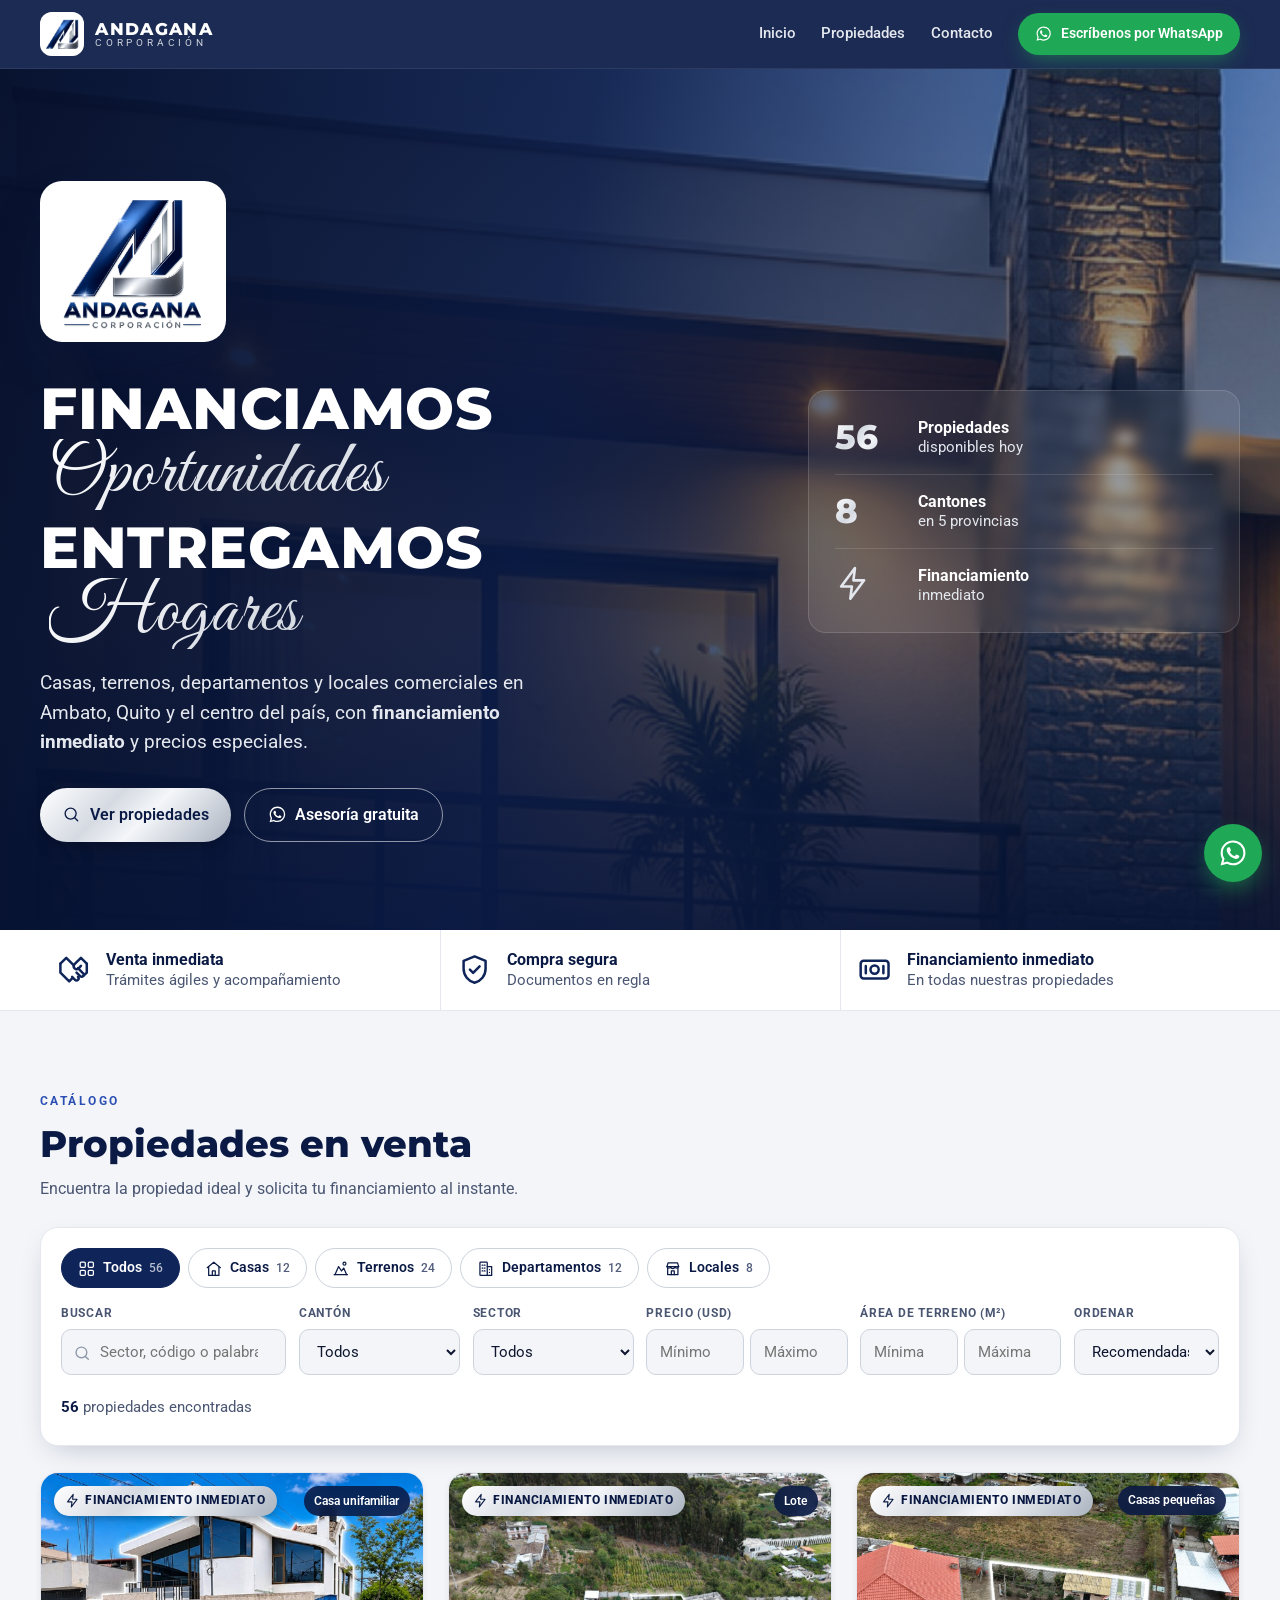
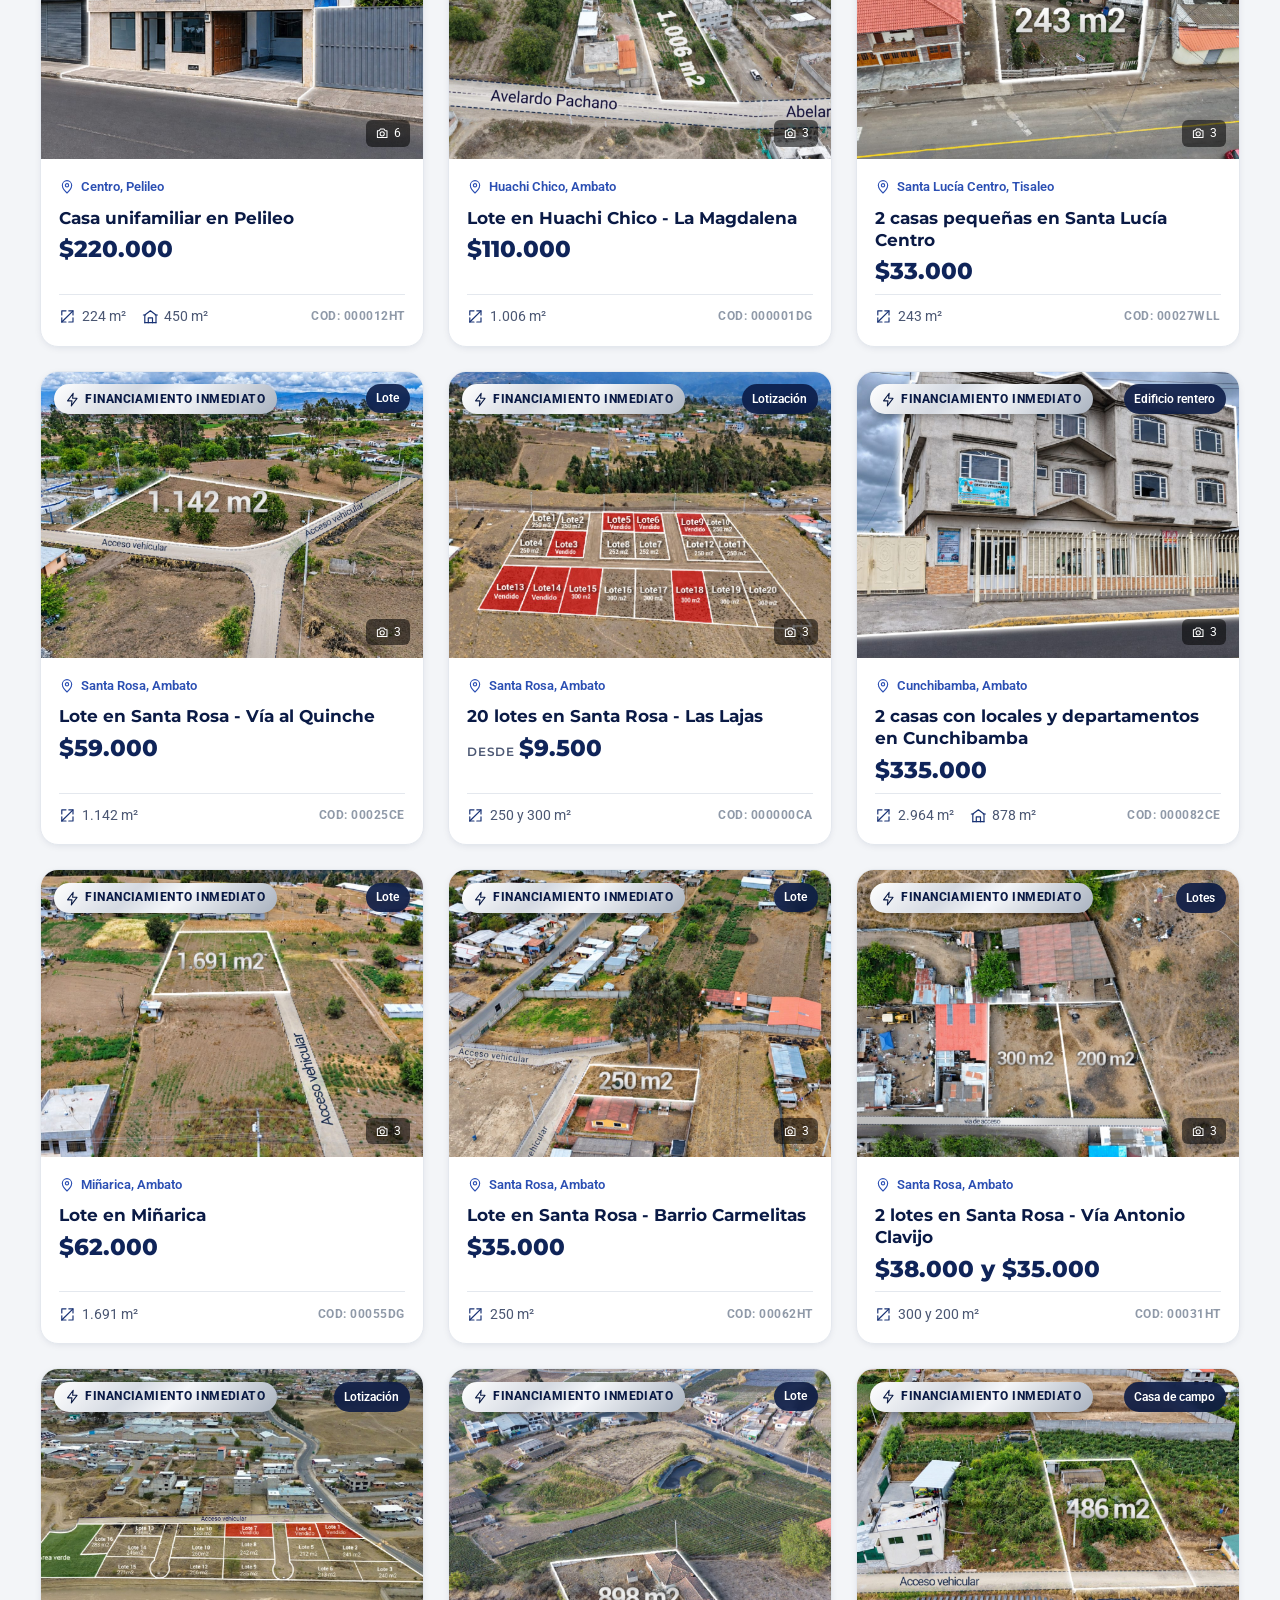
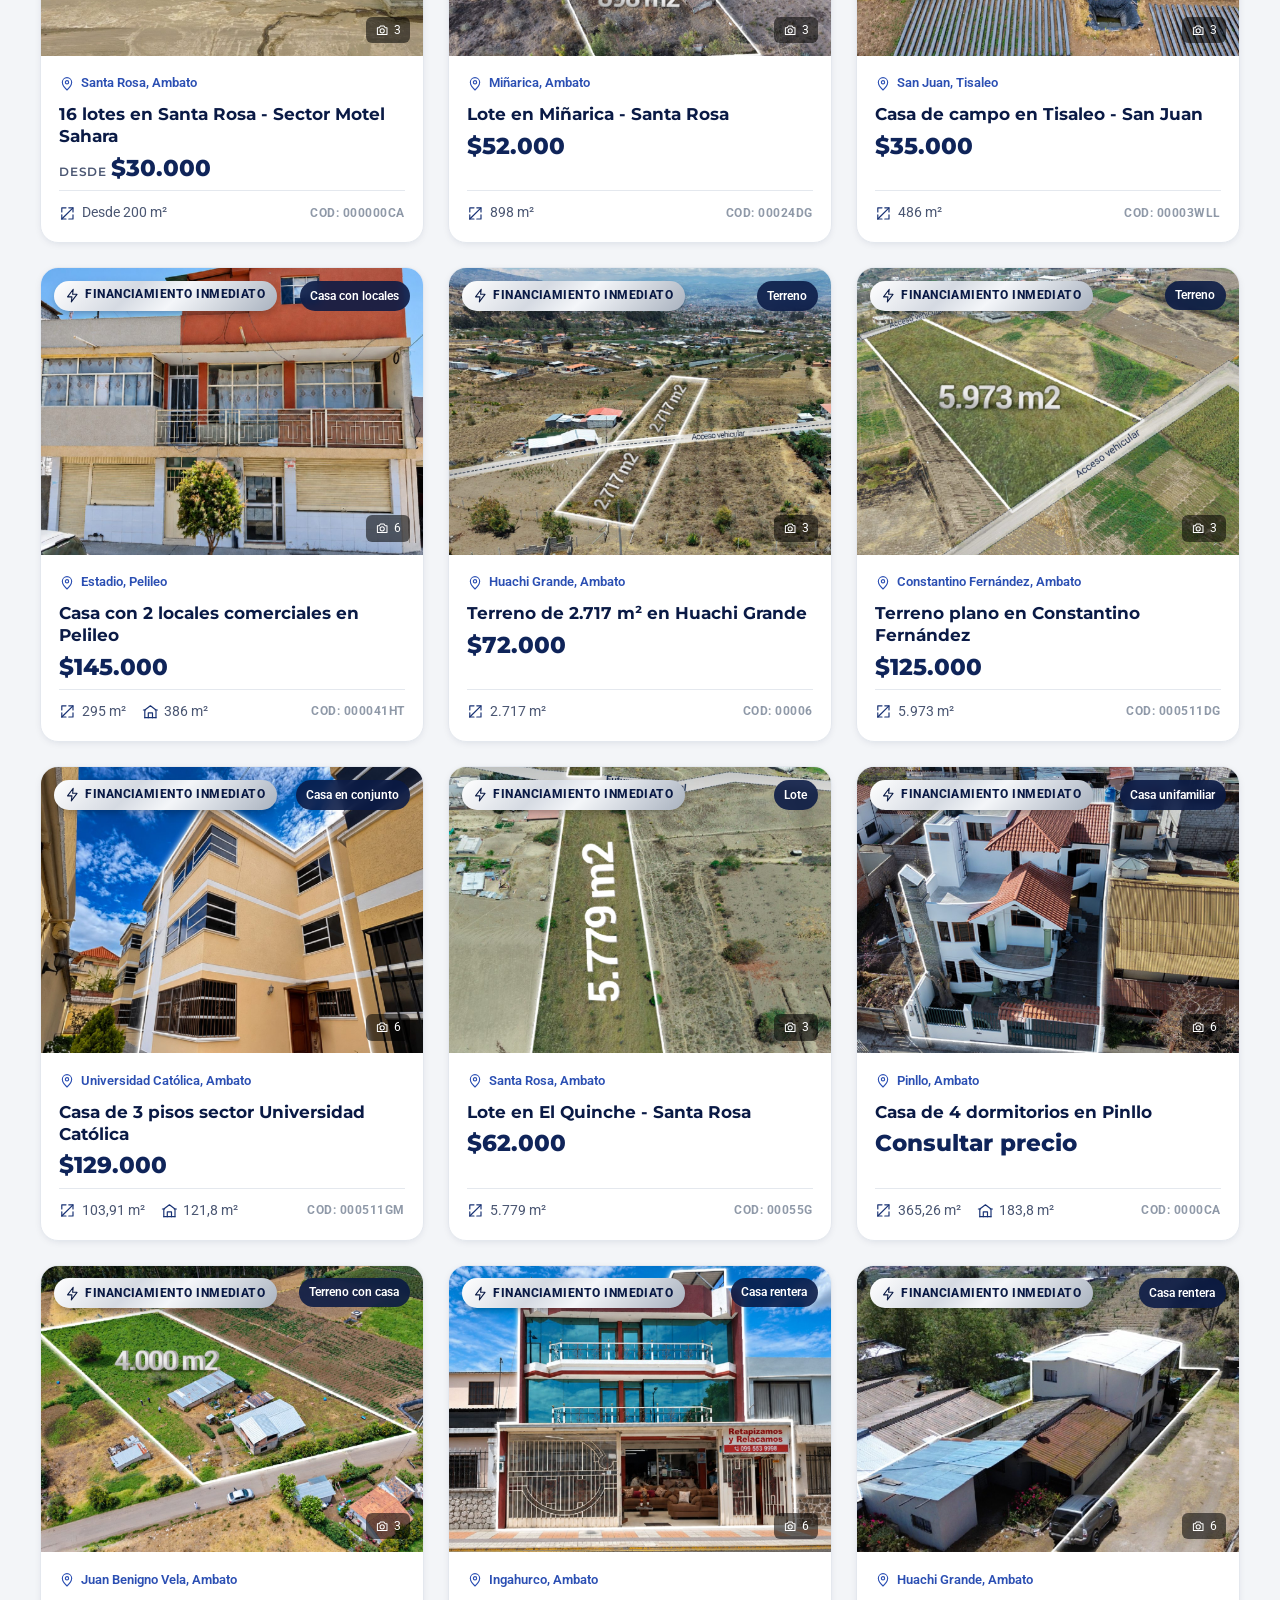
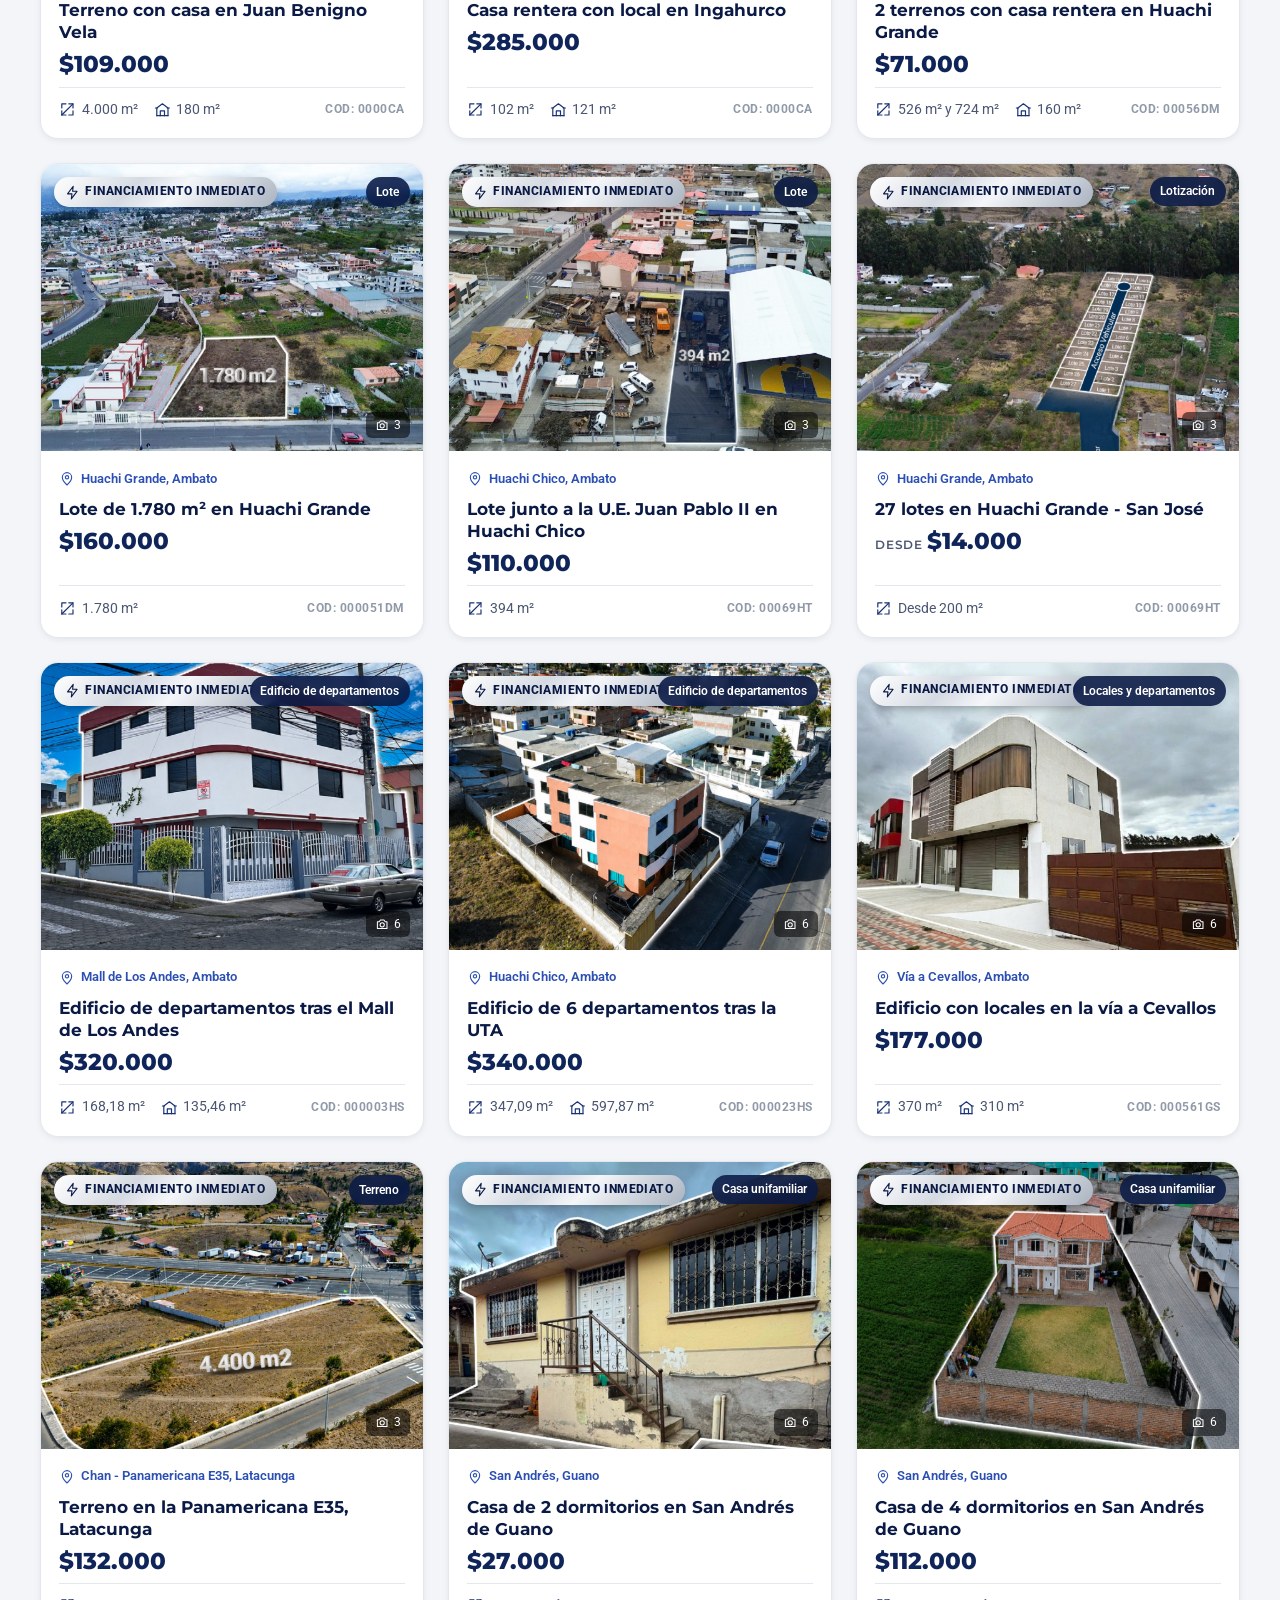
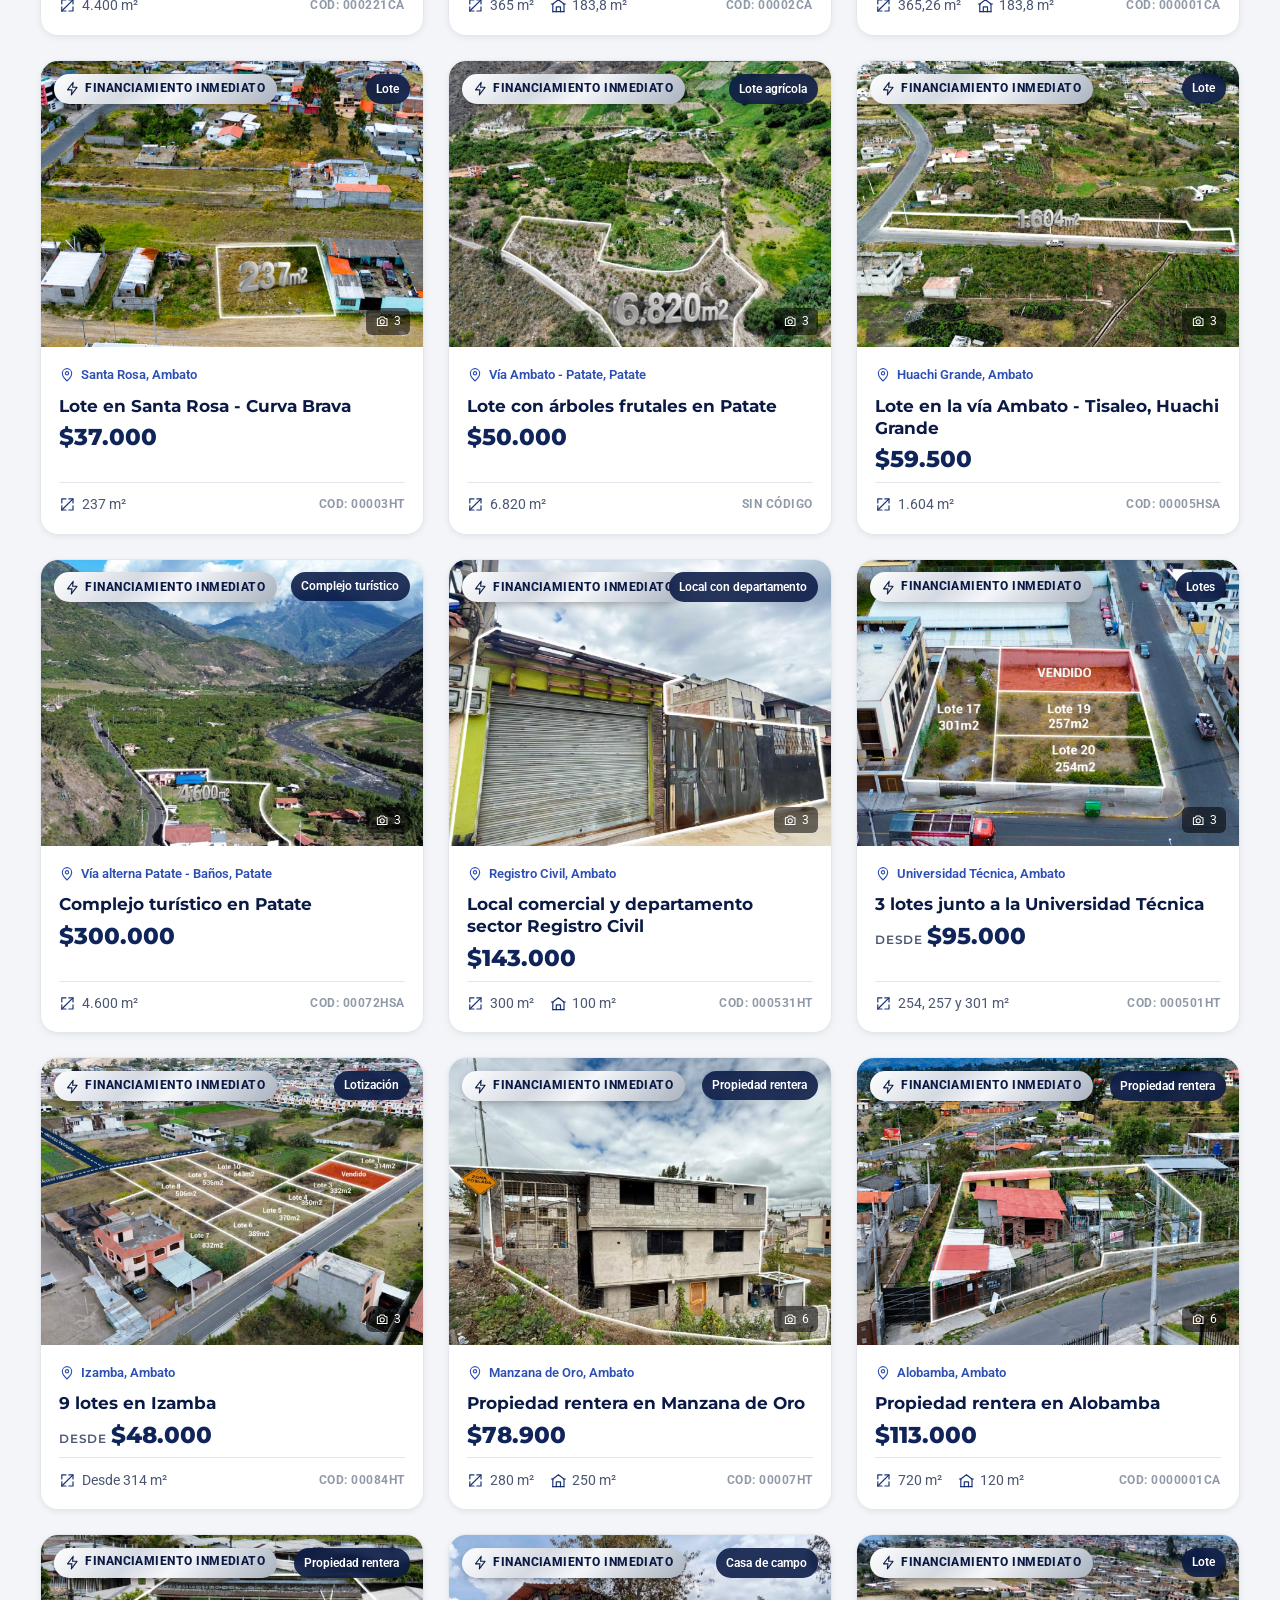
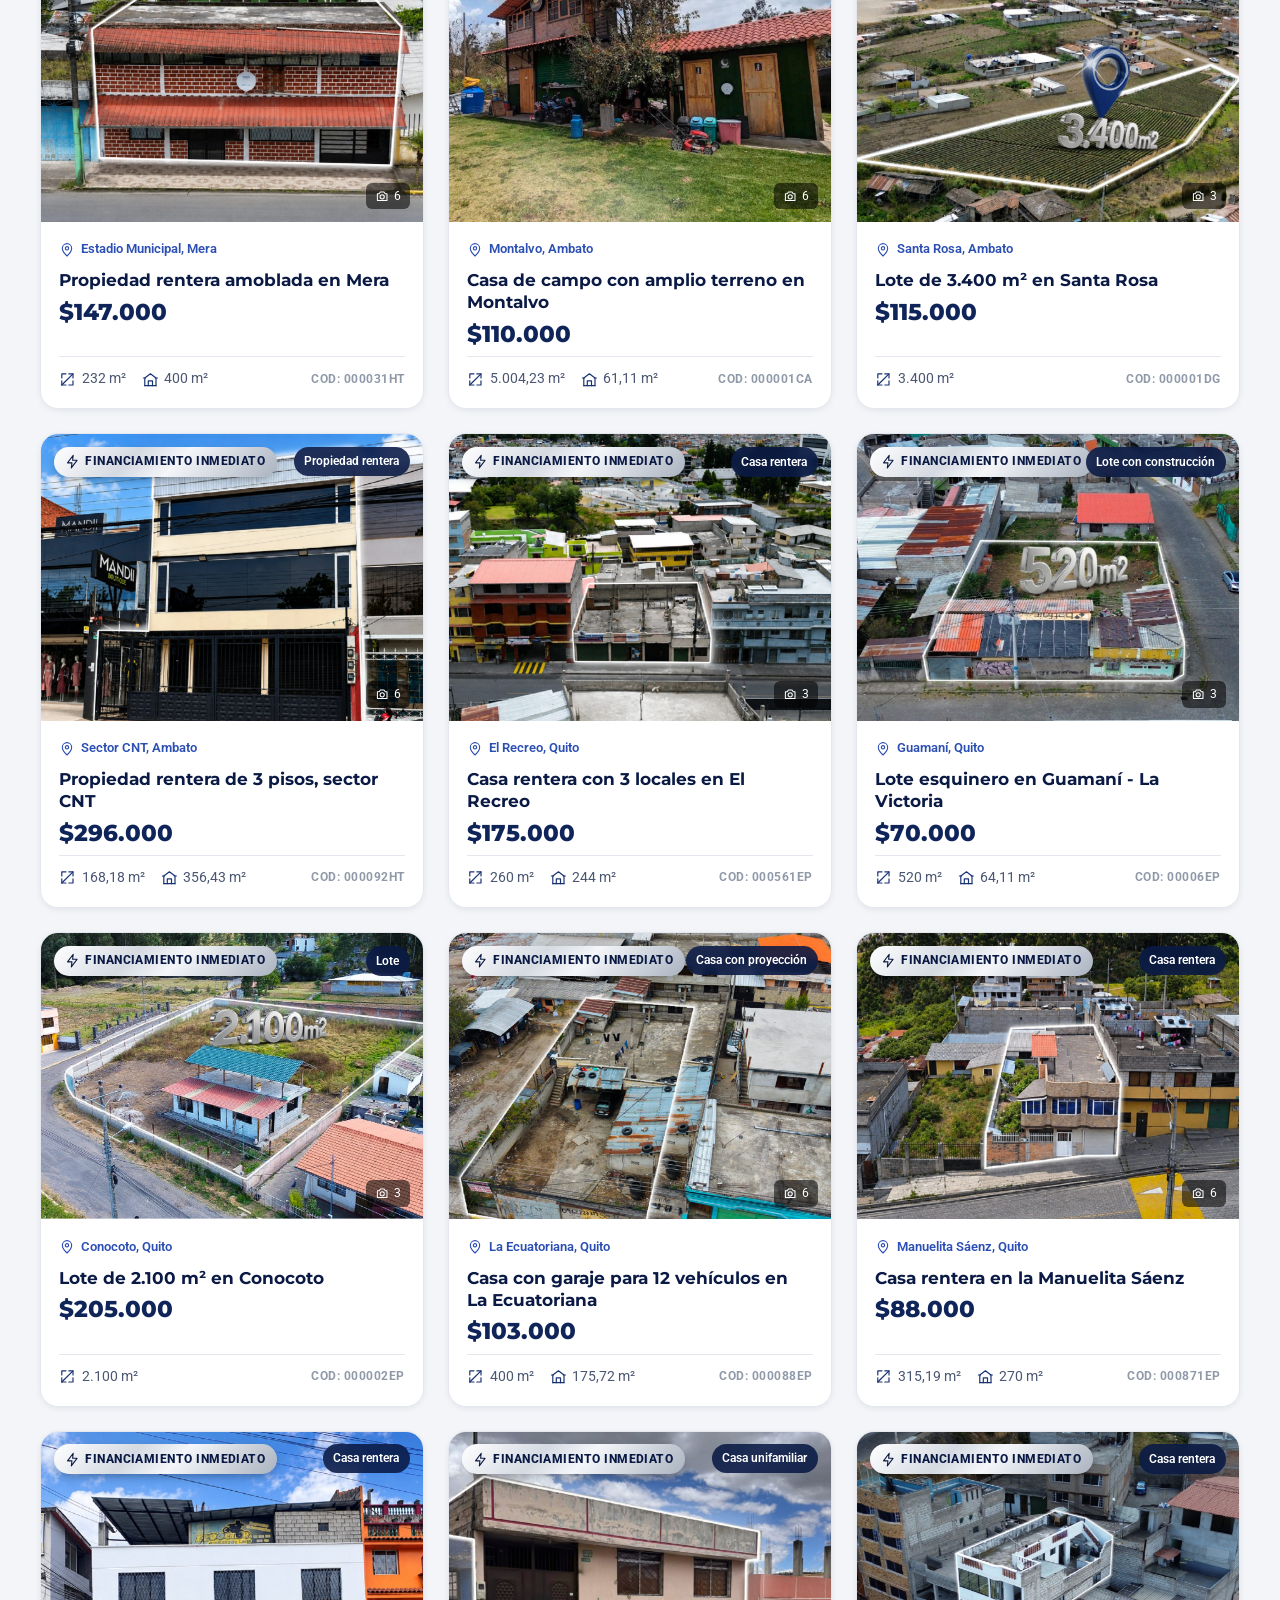
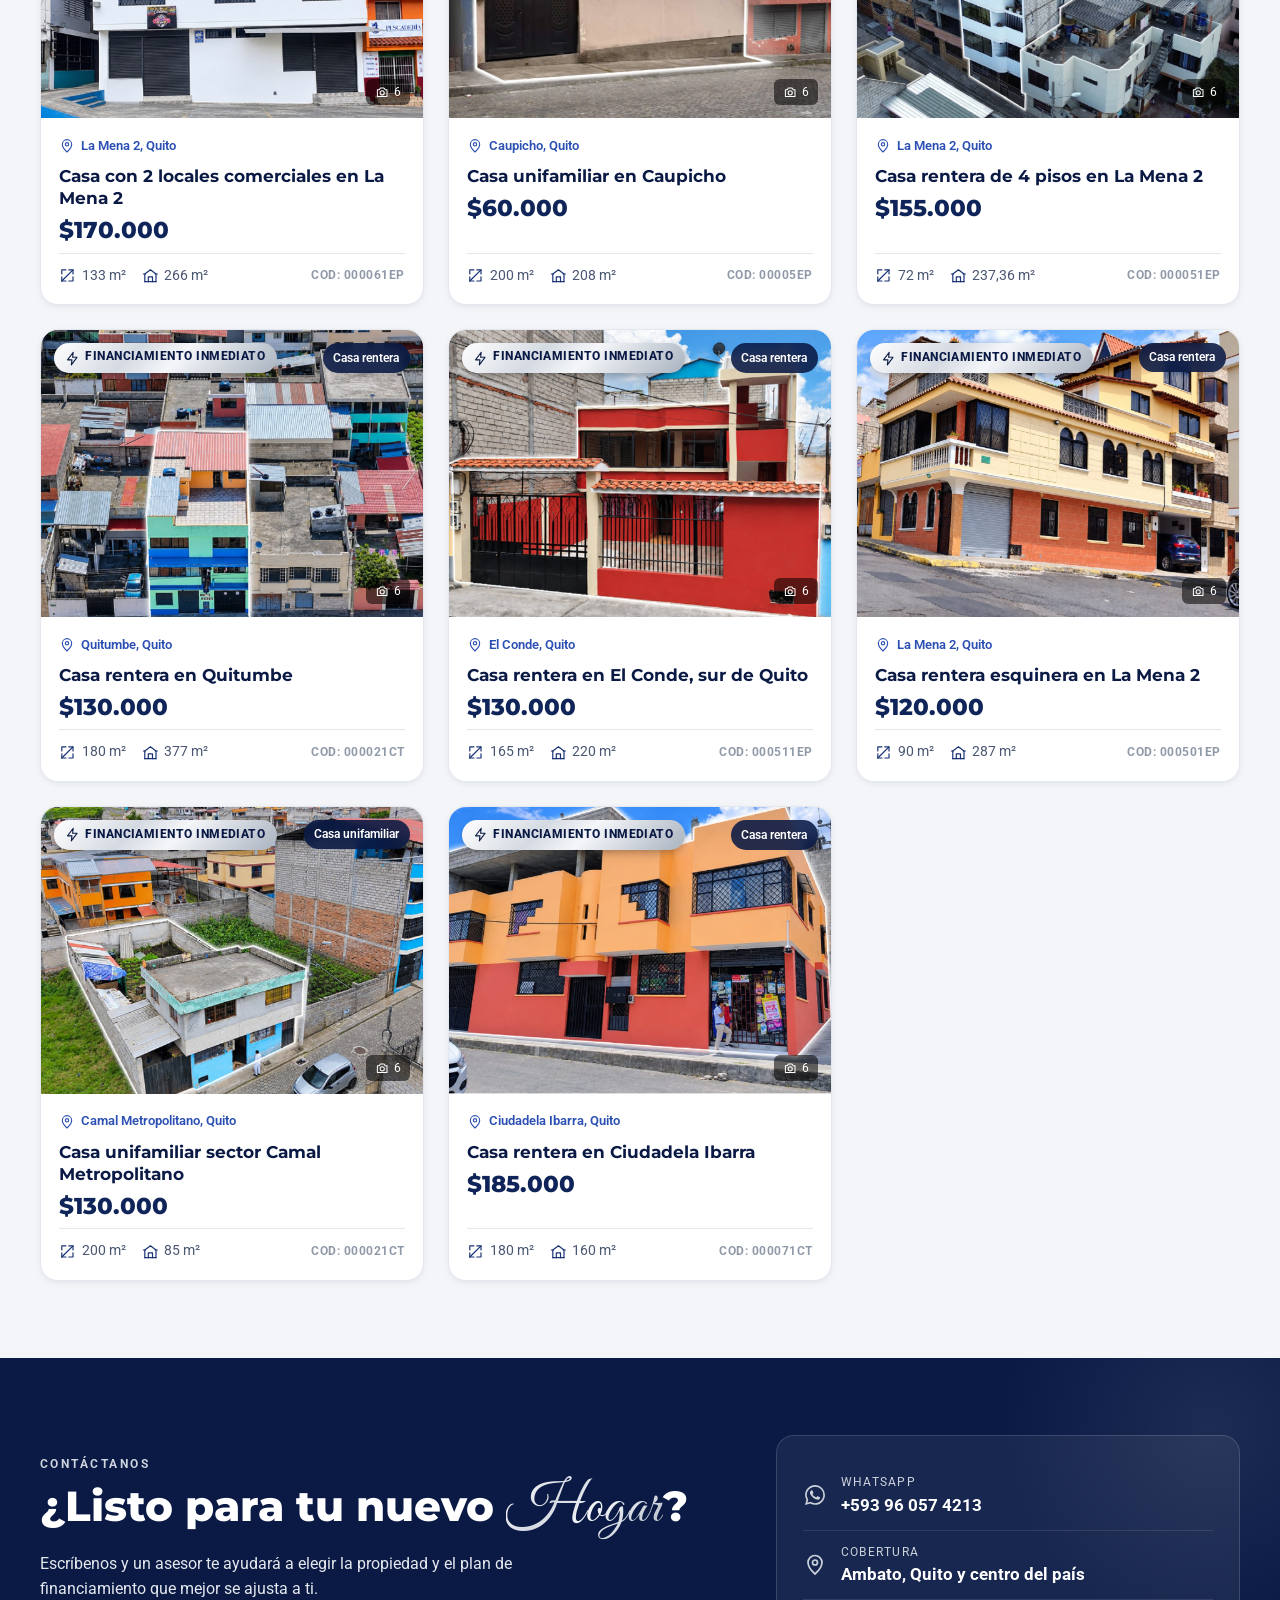
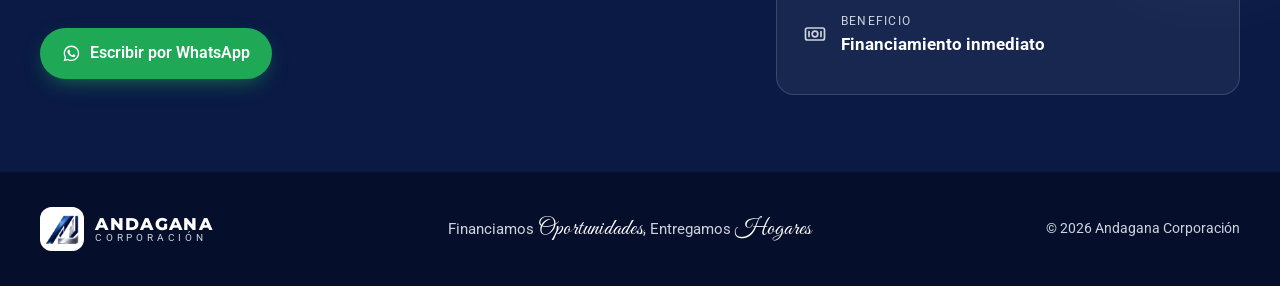
==== index.html @ 2e834232 "Sitio web de Andagana Corporación Co-Authored-By: Claude Opus 5.5 <noreply@anthropic.com>" ====
<!DOCTYPE html>
<html lang="es">
<head>
  <meta charset="UTF-8">
  <meta name="viewport" content="width=device-width, initial-scale=1">
  <title>Andagana Corporación | Financiamos Oportunidades, Entregamos Hogares</title>
  <meta name="description" content="Casas, terrenos, departamentos y locales en venta en Ambato, Quito y el centro del Ecuador, con financiamiento inmediato. Andagana Corporación.">
  <meta name="theme-color" content="#0a1a45">
  <link rel="icon" type="image/png" href="img/logo-icono.png">
  <link rel="preconnect" href="https://fonts.googleapis.com">
  <link rel="preconnect" href="https://fonts.gstatic.com" crossorigin>
  <link href="https://fonts.googleapis.com/css2?family=Great+Vibes&family=Montserrat:wght@600;700;800&family=Roboto:wght@400;500;600;700&display=swap" rel="stylesheet">
  <link rel="stylesheet" href="css/estilos.css">
</head>
<body>

  <header class="encabezado">
    <div class="contenedor">
      <a class="marca" href="index.html" aria-label="Andagana Corporación, inicio">
        <span class="marca-icono"><img src="img/logo-icono.png" alt=""></span>
        <span class="marca-texto"><strong>ANDAGANA</strong><small>Corporación</small></span>
      </a>
      <nav class="nav" aria-label="Principal">
        <a class="enlace" href="#inicio">Inicio</a>
        <a class="enlace" href="#propiedades">Propiedades</a>
        <a class="enlace" href="#contacto">Contacto</a>
        <a class="btn btn-wa" data-wa-general target="_blank" rel="noopener" data-icono="whatsapp"><span><span class="txt-largo">Escríbenos por </span>WhatsApp</span></a>
      </nav>
    </div>
  </header>

  <main>
    <!-- 1. PORTADA -->
    <section class="portada" id="inicio">
      <div class="portada-fondo" aria-hidden="true"></div>
      <div class="contenedor">
        <div class="aparecer">
          <div class="portada-logo"><img src="img/logo.png" alt="Andagana Corporación"></div>
          <h1>Financiamos <span class="script">Oportunidades</span>Entregamos <span class="script">Hogares</span></h1>
          <p class="lead">Casas, terrenos, departamentos y locales comerciales en Ambato, Quito y el centro del país, con <strong>financiamiento inmediato</strong> y precios especiales.</p>
          <div class="portada-acciones">
            <a class="btn btn-plata" href="#propiedades" data-icono="buscar">Ver propiedades</a>
            <a class="btn btn-borde" data-wa-general target="_blank" rel="noopener" data-icono="whatsapp">Asesoría gratuita</a>
          </div>
        </div>
        <div class="portada-cifras aparecer" aria-label="Resumen">
          <div class="cifra"><div class="cifra-num" id="cifra-total">0</div><div class="cifra-txt"><strong>Propiedades</strong>disponibles hoy</div></div>
          <div class="cifra"><div class="cifra-num" id="cifra-cantones">0</div><div class="cifra-txt"><strong>Cantones</strong>en <span id="cifra-provincias">0</span> provincias</div></div>
          <div class="cifra"><div class="cifra-num" data-icono="rayo"></div><div class="cifra-txt"><strong>Financiamiento</strong>inmediato</div></div>
        </div>
      </div>
    </section>

    <section class="franja" aria-label="Por qué elegirnos">
      <div class="contenedor">
        <div class="franja-item" data-icono="apreton"><span><strong>Venta inmediata</strong>Trámites ágiles y acompañamiento</span></div>
        <div class="franja-item" data-icono="escudo"><span><strong>Compra segura</strong>Documentos en regla</span></div>
        <div class="franja-item" data-icono="dinero"><span><strong>Financiamiento inmediato</strong>En todas nuestras propiedades</span></div>
      </div>
    </section>

    <!-- 2 y 3. LISTADO Y FILTROS -->
    <section class="seccion" id="propiedades">
      <div class="contenedor">
        <div class="seccion-titulo">
          <div>
            <span class="eyebrow">Catálogo</span>
            <h2>Propiedades en venta</h2>
            <p>Encuentra la propiedad ideal y solicita tu financiamiento al instante.</p>
          </div>
        </div>

        <form class="filtros" id="filtros" onsubmit="return false" aria-label="Filtros de búsqueda">
          <div class="filtros-tipos" id="filtro-tipos" role="group" aria-label="Tipo de propiedad"></div>
          <button type="button" class="btn btn-navy btn-filtros" id="btn-filtros" data-icono="filtro" aria-expanded="false">Más filtros</button>
          <div class="filtros-campos">
            <div class="campo campo-buscar campo-ancho">
              <label for="f-buscar">Buscar</label>
              <input id="f-buscar" type="search" placeholder="Sector, código o palabra clave…" autocomplete="off">
              <svg viewBox="0 0 24 24" fill="none" stroke="currentColor" stroke-width="1.8" stroke-linecap="round"><circle cx="11" cy="11" r="7"/><path d="m20 20-3.5-3.5"/></svg>
            </div>
            <div class="campo">
              <label for="f-canton">Cantón</label>
              <select id="f-canton"><option value="">Todos</option></select>
            </div>
            <div class="campo">
              <label for="f-sector">Sector</label>
              <select id="f-sector"><option value="">Todos</option></select>
            </div>
            <div class="campo campo-ancho">
              <label for="f-pmin">Precio (USD)</label>
              <div class="rango">
                <input id="f-pmin" type="number" inputmode="numeric" min="0" step="1000" placeholder="Mínimo">
                <input id="f-pmax" type="number" inputmode="numeric" min="0" step="1000" placeholder="Máximo" aria-label="Precio máximo">
              </div>
            </div>
            <div class="campo campo-ancho">
              <label for="f-amin">Área de terreno (m²)</label>
              <div class="rango">
                <input id="f-amin" type="number" inputmode="numeric" min="0" step="50" placeholder="Mínima">
                <input id="f-amax" type="number" inputmode="numeric" min="0" step="50" placeholder="Máxima" aria-label="Área máxima">
              </div>
            </div>
            <div class="campo campo-ancho">
              <label for="f-orden">Ordenar</label>
              <select id="f-orden">
                <option value="">Recomendadas</option>
                <option value="precio-asc">Menor precio</option>
                <option value="precio-desc">Mayor precio</option>
                <option value="area-desc">Mayor área</option>
                <option value="area-asc">Menor área</option>
              </select>
            </div>
          </div>
          <div class="filtros-pie">
            <div class="resultado-cuenta" id="cuenta" aria-live="polite"></div>
            <button type="button" class="btn-limpiar" id="btn-limpiar">Limpiar filtros</button>
          </div>
        </form>

        <div class="grilla" id="grilla"></div>
      </div>
    </section>

    <!-- CONTACTO -->
    <section class="seccion contacto" id="contacto">
      <div class="contenedor">
        <div>
          <span class="eyebrow" style="color:var(--silver-300)">Contáctanos</span>
          <h2>¿Listo para tu nuevo <span class="script">Hogar</span>?</h2>
          <p>Escríbenos y un asesor te ayudará a elegir la propiedad y el plan de financiamiento que mejor se ajusta a ti.</p>
          <a class="btn btn-wa" data-wa-general target="_blank" rel="noopener" data-icono="whatsapp">Escribir por WhatsApp</a>
        </div>
        <div class="contacto-tarjeta">
          <div class="fila" data-icono="whatsapp"><div><small>WhatsApp</small><strong data-tel></strong></div></div>
          <div class="fila" data-icono="ubicacion"><div><small>Cobertura</small><strong>Ambato, Quito y centro del país</strong></div></div>
          <div class="fila" data-icono="dinero"><div><small>Beneficio</small><strong>Financiamiento inmediato</strong></div></div>
        </div>
      </div>
    </section>
  </main>

  <footer class="pie">
    <div class="contenedor">
      <a class="marca" href="index.html">
        <span class="marca-icono"><img src="img/logo-icono.png" alt=""></span>
        <span class="marca-texto"><strong>ANDAGANA</strong><small>Corporación</small></span>
      </a>
      <div class="pie-eslogan">Financiamos <span class="script">Oportunidades</span>, Entregamos <span class="script">Hogares</span></div>
      <div>© <span data-anio></span> Andagana Corporación</div>
    </div>
  </footer>

  <a class="wa-flotante" data-wa-general target="_blank" rel="noopener" aria-label="Escribir por WhatsApp" data-icono="whatsapp"></a>

  <script src="data/propiedades.js"></script>
  <script src="js/comun.js"></script>
  <script src="js/inicio.js"></script>
</body>
</html>
---- css/estilos.css ----
/* ==========================================================
   ANDAGANA CORPORACIÓN — Estilos
   Paleta del catálogo: azul marino oscuro, plateado y blanco
   ========================================================== */
:root {
  --navy-950: #050f2b;
  --navy-900: #0a1a45;
  --navy-800: #0f2459;
  --navy-700: #183274;
  --blue-500: #2b4fb3;
  --silver-100: #f3f5f8;
  --silver-200: #e4e8ee;
  --silver-300: #cdd3dc;
  --silver-500: #8f99a8;
  --ink: #0e1630;
  --ink-soft: #4a5672;
  --white: #ffffff;
  --wa: #1fa855;
  --wa-dark: #178a45;
  --silver-grad: linear-gradient(135deg, #ffffff 0%, #d5dae2 35%, #f4f6f9 55%, #a9b2bf 100%);
  --radius: 18px;
  --radius-sm: 12px;
  --shadow: 0 10px 30px -12px rgba(10, 26, 69, .28);
  --shadow-lg: 0 24px 60px -20px rgba(10, 26, 69, .45);
  --font: "Roboto", system-ui, -apple-system, "Segoe UI", sans-serif;
  --font-head: "Montserrat", var(--font);
  --font-script: "Great Vibes", cursive;
  --max: 1200px;
}

* { box-sizing: border-box; }
html { scroll-behavior: smooth; }
body {
  margin: 0;
  font-family: var(--font);
  color: var(--ink);
  background: var(--silver-100);
  line-height: 1.55;
  -webkit-font-smoothing: antialiased;
}
img { max-width: 100%; display: block; }
a { color: inherit; text-decoration: none; }
button, input, select { font: inherit; color: inherit; }
.contenedor { width: min(var(--max), 100% - 2.5rem); margin-inline: auto; }
.script { font-family: var(--font-script); font-weight: 400; letter-spacing: .01em; }
.sr-only { position: absolute; width: 1px; height: 1px; overflow: hidden; clip: rect(0 0 0 0); white-space: nowrap; }

/* ---------- Botones ---------- */
.btn {
  display: inline-flex; align-items: center; justify-content: center; gap: .55rem;
  padding: .85rem 1.4rem; border-radius: 999px; border: 0; cursor: pointer;
  font-weight: 600; font-size: .98rem; transition: transform .15s ease, box-shadow .2s ease, background .2s ease;
  white-space: nowrap;
}
.btn:hover { transform: translateY(-1px); }
.btn svg { width: 1.2em; height: 1.2em; flex: none; }
.btn-plata { background: var(--silver-grad); color: var(--navy-900); box-shadow: 0 6px 18px -6px rgba(0,0,0,.35); }
.btn-borde { background: transparent; color: var(--white); border: 1.5px solid rgba(255,255,255,.55); }
.btn-borde:hover { background: rgba(255,255,255,.1); }
.btn-navy { background: var(--navy-800); color: var(--white); }
.btn-navy:hover { background: var(--navy-700); }
.btn-wa { background: var(--wa); color: var(--white); box-shadow: 0 8px 22px -8px rgba(31,168,85,.7); }
.btn-wa:hover { background: var(--wa-dark); }
.btn-bloque { width: 100%; }

/* ---------- Encabezado ---------- */
.encabezado {
  position: sticky; top: 0; z-index: 50;
  background: rgba(10, 26, 69, .92);
  backdrop-filter: saturate(1.4) blur(10px);
  -webkit-backdrop-filter: saturate(1.4) blur(10px);
  border-bottom: 1px solid rgba(255,255,255,.08);
}
.encabezado .contenedor { display: flex; align-items: center; justify-content: space-between; gap: 1rem; height: 68px; }
.marca { display: flex; align-items: center; gap: .7rem; color: var(--white); }
.marca-icono { width: 44px; height: 44px; border-radius: 12px; background: var(--white); padding: 5px; box-shadow: inset 0 0 0 1px rgba(255,255,255,.4); }
.marca-icono img { width: 100%; height: 100%; object-fit: contain; }
.marca-texto { display: flex; flex-direction: column; line-height: 1.05; }
.marca-texto strong { font-family: var(--font-head); font-weight: 800; letter-spacing: .08em; font-size: 1.08rem; }
.marca-texto small { font-size: .62rem; letter-spacing: .38em; color: var(--silver-300); text-transform: uppercase; }
.nav { display: flex; align-items: center; gap: 1.6rem; }
.nav a.enlace { color: var(--silver-200); font-weight: 500; font-size: .95rem; position: relative; }
.nav a.enlace:hover { color: var(--white); }
.nav a.enlace::after { content: ""; position: absolute; left: 0; right: 0; bottom: -6px; height: 2px; background: var(--silver-grad); transform: scaleX(0); transition: transform .2s; }
.nav a.enlace:hover::after { transform: scaleX(1); }
.nav .btn { padding: .6rem 1.05rem; font-size: .9rem; }
@media (max-width: 760px) {
  .nav a.enlace { display: none; }
  .nav .btn .txt-largo { display: none; }
}

/* ---------- Portada (hero) ---------- */
.portada {
  position: relative; overflow: hidden; color: var(--white);
  background: var(--navy-950);
  isolation: isolate;
}
.portada-fondo {
  position: absolute; inset: 0; z-index: -2;
  background: url("../img/portada.jpg") center 30% / cover no-repeat;
  transform: scale(1.04);
}
.portada::before {
  content: ""; position: absolute; inset: 0; z-index: -1;
  background:
    linear-gradient(100deg, rgba(5,15,43,.97) 0%, rgba(10,26,69,.9) 42%, rgba(10,26,69,.45) 75%, rgba(10,26,69,.25) 100%),
    linear-gradient(0deg, rgba(5,15,43,.85) 0%, rgba(5,15,43,0) 35%);
}
.portada .contenedor { display: grid; grid-template-columns: 1.25fr .75fr; gap: 3rem; align-items: center; padding-block: clamp(3.5rem, 9vw, 7rem) clamp(3rem, 7vw, 5.5rem); }
.portada-logo {
  display: inline-block; background: var(--white); border-radius: 22px; padding: 14px 18px 10px;
  box-shadow: var(--shadow-lg); margin-bottom: 1.8rem;
}
.portada-logo img { width: 150px; height: auto; }
.portada h1 {
  font-family: var(--font-head); font-weight: 800; text-transform: uppercase;
  font-size: clamp(2rem, 5.2vw, 3.6rem); line-height: 1.02; margin: 0 0 1.2rem; letter-spacing: .01em;
}
.portada h1 .script {
  display: block; text-transform: none; font-size: 1.3em; line-height: .95; margin: .02em 0 .1em .12em;
  background: var(--silver-grad); -webkit-background-clip: text; background-clip: text; color: transparent;
}
.portada p.lead { font-size: clamp(1.02rem, 1.6vw, 1.18rem); color: var(--silver-200); max-width: 34rem; margin: 0 0 2rem; }
.portada-acciones { display: flex; flex-wrap: wrap; gap: .8rem; }
.portada-cifras {
  display: grid; gap: 1rem;
  background: rgba(255,255,255,.07); border: 1px solid rgba(255,255,255,.14);
  border-radius: var(--radius); padding: 1.6rem; backdrop-filter: blur(6px);
}
.cifra { display: flex; align-items: center; gap: 1rem; }
.cifra + .cifra { border-top: 1px solid rgba(255,255,255,.12); padding-top: 1rem; }
.cifra-num { font-family: var(--font-head); font-weight: 800; font-size: 2.1rem; line-height: 1; min-width: 4.2rem;
  background: var(--silver-grad); -webkit-background-clip: text; background-clip: text; color: transparent; }
.cifra-num svg { width: 2.3rem; height: 2.3rem; color: var(--silver-200); }
.cifra-txt { color: var(--silver-200); font-size: .95rem; line-height: 1.3; }
.cifra-txt strong { color: var(--white); display: block; font-size: 1.02rem; }
@media (max-width: 860px) {
  .portada .contenedor { grid-template-columns: 1fr; gap: 2.2rem; }
  .portada::before { background: linear-gradient(180deg, rgba(5,15,43,.82) 0%, rgba(10,26,69,.92) 55%, rgba(5,15,43,.98) 100%); }
  .portada-cifras { grid-template-columns: repeat(3, 1fr); padding: 1.1rem; gap: .6rem; }
  .cifra { flex-direction: column; align-items: flex-start; gap: .35rem; }
  .cifra + .cifra { border-top: 0; padding-top: 0; border-left: 1px solid rgba(255,255,255,.12); padding-left: .8rem; }
  .cifra-num { font-size: 1.6rem; min-width: 0; }
  .cifra-num svg { width: 1.7rem; height: 1.7rem; }
  .cifra-txt { font-size: .78rem; }
  .cifra-txt strong { font-size: .86rem; }
  .portada-logo img { width: 120px; }
}

/* ---------- Franja de confianza ---------- */
.franja { background: var(--white); border-bottom: 1px solid var(--silver-200); }
.franja .contenedor { display: grid; grid-template-columns: repeat(3, 1fr); }
.franja-item { display: flex; align-items: center; gap: .9rem; padding: 1.3rem 1rem; }
.franja-item + .franja-item { border-left: 1px solid var(--silver-200); }
.franja-item svg { width: 2.2rem; height: 2.2rem; color: var(--navy-800); flex: none; }
.franja-item span { color: var(--ink-soft); font-size: .92rem; line-height: 1.25; }
.franja-item strong { display: block; color: var(--navy-900); font-size: 1.02rem; }
@media (max-width: 700px) {
  .franja .contenedor { grid-template-columns: 1fr; }
  .franja-item { padding: .85rem .2rem; }
  .franja-item + .franja-item { border-left: 0; border-top: 1px solid var(--silver-200); }
}

/* ---------- Secciones ---------- */
.seccion { padding-block: clamp(3rem, 6vw, 5rem); }
.seccion-titulo { display: flex; align-items: flex-end; justify-content: space-between; gap: 1rem; flex-wrap: wrap; margin-bottom: 1.6rem; }
.seccion-titulo h2 { font-family: var(--font-head); font-size: clamp(1.6rem, 3.2vw, 2.3rem); margin: 0; color: var(--navy-900); font-weight: 800; }
.seccion-titulo p { margin: .3rem 0 0; color: var(--ink-soft); }
.eyebrow { display: inline-block; font-size: .78rem; font-weight: 700; letter-spacing: .2em; text-transform: uppercase; color: var(--blue-500); margin-bottom: .3rem; }

/* ---------- Filtros ---------- */
.filtros {
  background: var(--white); border-radius: var(--radius); box-shadow: var(--shadow);
  padding: 1.25rem; margin-bottom: 1.6rem; border: 1px solid var(--silver-200);
}
.filtros-tipos { display: flex; flex-wrap: wrap; gap: .5rem; margin-bottom: 1rem; }
.chip {
  border: 1.5px solid var(--silver-300); background: var(--white); color: var(--navy-900);
  padding: .5rem 1rem; border-radius: 999px; cursor: pointer; font-weight: 600; font-size: .9rem;
  display: inline-flex; align-items: center; gap: .45rem; transition: all .15s;
}
.chip svg { width: 1.1rem; height: 1.1rem; }
.chip:hover { border-color: var(--navy-700); }
.chip[aria-pressed="true"] { background: var(--navy-800); border-color: var(--navy-800); color: var(--white); }
.chip .cuenta { font-size: .76rem; opacity: .7; font-weight: 500; }
.filtros-campos { display: grid; grid-template-columns: 1.4fr 1fr 1fr 1.25fr 1.25fr .9fr; gap: .8rem; align-items: end; }
.campo label { display: block; font-size: .76rem; font-weight: 700; letter-spacing: .06em; text-transform: uppercase; color: var(--ink-soft); margin-bottom: .35rem; }
.campo input, .campo select {
  width: 100%; height: 46px; border: 1.5px solid var(--silver-300); border-radius: 10px; background: var(--silver-100);
  padding: 0 .8rem; font-size: .95rem; outline: none; transition: border-color .15s, background .15s;
}
.campo input:focus, .campo select:focus { border-color: var(--navy-700); background: var(--white); }
.rango { display: grid; grid-template-columns: 1fr 1fr; gap: .4rem; }
.campo-buscar { position: relative; }
.campo-buscar svg { position: absolute; left: .75rem; bottom: 13px; width: 1.15rem; height: 1.15rem; color: var(--silver-500); pointer-events: none; }
.campo-buscar input { padding-left: 2.4rem; }
.filtros-pie { display: flex; align-items: center; justify-content: space-between; gap: 1rem; margin-top: 1rem; flex-wrap: wrap; }
.resultado-cuenta { color: var(--ink-soft); font-size: .95rem; }
.resultado-cuenta strong { color: var(--navy-900); }
.btn-limpiar { background: none; border: 0; color: var(--blue-500); font-weight: 600; cursor: pointer; padding: .3rem 0; }
.btn-limpiar:hover { text-decoration: underline; }
.btn-filtros { display: none; }
@media (max-width: 1080px) {
  .filtros-campos { grid-template-columns: 1fr 1fr 1fr; }
  .campo-buscar { grid-column: 1 / -1; }
}
@media (max-width: 640px) {
  .btn-filtros { display: inline-flex; width: 100%; margin-bottom: .2rem; }
  .filtros-campos { grid-template-columns: 1fr 1fr; display: none; margin-top: .9rem; }
  .filtros.abierto .filtros-campos { display: grid; }
  .campo-ancho { grid-column: 1 / -1; }
  .filtros-tipos { flex-wrap: nowrap; overflow-x: auto; margin-inline: -1.25rem; padding-inline: 1.25rem; scrollbar-width: none; }
  .filtros-tipos::-webkit-scrollbar { display: none; }
  .chip { flex: none; }
}

/* ---------- Tarjetas ---------- */
.grilla { display: grid; grid-template-columns: repeat(auto-fill, minmax(290px, 1fr)); gap: 1.5rem; }
.tarjeta {
  background: var(--white); border-radius: var(--radius); overflow: hidden;
  box-shadow: 0 2px 10px -4px rgba(10,26,69,.18); border: 1px solid var(--silver-200);
  display: flex; flex-direction: column; transition: transform .2s ease, box-shadow .2s ease;
}
.tarjeta:hover { transform: translateY(-4px); box-shadow: var(--shadow-lg); }
.tarjeta-foto { position: relative; aspect-ratio: 4 / 3; overflow: hidden; background: var(--silver-200); }
.tarjeta-foto img { width: 100%; height: 100%; object-fit: cover; transition: transform .5s ease; }
.tarjeta:hover .tarjeta-foto img { transform: scale(1.05); }
.etiqueta-fin {
  position: absolute; left: .8rem; top: .8rem;
  background: var(--silver-grad); color: var(--navy-900);
  font-size: .72rem; font-weight: 800; letter-spacing: .04em; text-transform: uppercase;
  padding: .38rem .7rem; border-radius: 999px; box-shadow: 0 4px 12px -4px rgba(0,0,0,.45);
  display: inline-flex; align-items: center; gap: .35rem;
}
.etiqueta-fin svg { width: .95rem; height: .95rem; }
.etiqueta-tipo {
  position: absolute; right: .8rem; top: .8rem; background: rgba(10,26,69,.88); color: var(--white);
  font-size: .74rem; font-weight: 600; padding: .35rem .65rem; border-radius: 999px; backdrop-filter: blur(4px);
}
.tarjeta-fotos-num { position: absolute; right: .8rem; bottom: .8rem; background: rgba(0,0,0,.55); color: #fff; font-size: .74rem; padding: .25rem .55rem; border-radius: 6px; display: inline-flex; gap: .3rem; align-items: center; }
.tarjeta-fotos-num svg { width: .9rem; height: .9rem; }
.tarjeta-cuerpo { padding: 1.1rem 1.15rem 1.15rem; display: flex; flex-direction: column; gap: .55rem; flex: 1; }
.tarjeta-ubicacion { display: flex; align-items: center; gap: .35rem; color: var(--blue-500); font-size: .84rem; font-weight: 600; }
.tarjeta-ubicacion svg { width: 1rem; height: 1rem; flex: none; }
.tarjeta h3 { margin: 0; font-family: var(--font-head); font-size: 1.06rem; line-height: 1.3; color: var(--navy-900); font-weight: 700; }
.tarjeta-precio { font-family: var(--font-head); font-weight: 800; font-size: 1.45rem; color: var(--navy-800); line-height: 1.1; }
.tarjeta-precio small { font-size: .75rem; font-weight: 600; color: var(--ink-soft); text-transform: uppercase; letter-spacing: .05em; margin-right: .3rem; }
.tarjeta-datos { display: flex; flex-wrap: wrap; gap: .5rem 1rem; padding-top: .7rem; margin-top: auto; border-top: 1px solid var(--silver-200); font-size: .86rem; color: var(--ink-soft); }
.tarjeta-datos span { display: inline-flex; align-items: center; gap: .35rem; }
.tarjeta-datos svg { width: 1.05rem; height: 1.05rem; color: var(--navy-700); }
.tarjeta-codigo { margin-left: auto; font-size: .76rem; font-weight: 700; letter-spacing: .04em; color: var(--silver-500); }
.sin-resultados { text-align: center; padding: 3.5rem 1rem; background: var(--white); border-radius: var(--radius); border: 1px dashed var(--silver-300); color: var(--ink-soft); }
.sin-resultados svg { width: 3rem; height: 3rem; color: var(--silver-500); margin: 0 auto .8rem; }

/* ---------- Contacto (inicio) ---------- */
.contacto { background: var(--navy-900); color: var(--white); position: relative; overflow: hidden; }
.contacto::after { content: ""; position: absolute; right: -140px; top: -140px; width: 420px; height: 420px; border-radius: 50%; background: radial-gradient(circle, rgba(255,255,255,.08), transparent 70%); }
.contacto .contenedor { display: grid; grid-template-columns: 1.2fr .8fr; gap: 2.5rem; align-items: center; }
.contacto h2 { font-family: var(--font-head); font-weight: 800; font-size: clamp(1.7rem, 3.5vw, 2.6rem); margin: 0 0 .8rem; line-height: 1.1; }
.contacto h2 .script { font-size: 1.35em; background: var(--silver-grad); -webkit-background-clip: text; background-clip: text; color: transparent; }
.contacto p { color: var(--silver-200); margin: 0 0 1.6rem; max-width: 34rem; }
.contacto-tarjeta { background: rgba(255,255,255,.06); border: 1px solid rgba(255,255,255,.14); border-radius: var(--radius); padding: 1.6rem; }
.contacto-tarjeta .fila { display: flex; align-items: center; gap: .9rem; padding: .7rem 0; }
.contacto-tarjeta .fila + .fila { border-top: 1px solid rgba(255,255,255,.1); }
.contacto-tarjeta svg { width: 1.5rem; height: 1.5rem; color: var(--silver-300); flex: none; }
.contacto-tarjeta small { display: block; color: var(--silver-300); font-size: .78rem; text-transform: uppercase; letter-spacing: .1em; }
.contacto-tarjeta strong { font-size: 1.08rem; }
@media (max-width: 800px) { .contacto .contenedor { grid-template-columns: 1fr; } }

/* ---------- Pie ---------- */
.pie { background: var(--navy-950); color: var(--silver-300); padding: 2.2rem 0 6rem; font-size: .9rem; }
.pie .contenedor { display: flex; align-items: center; justify-content: space-between; gap: 1.2rem; flex-wrap: wrap; }
.pie .marca-texto strong { color: var(--white); }
.pie-eslogan { font-size: .95rem; }
.pie-eslogan .script { font-size: 1.5em; color: var(--white); }
@media (min-width: 761px) { .pie { padding-bottom: 2.2rem; } }

/* ---------- WhatsApp flotante ---------- */
.wa-flotante {
  position: fixed; right: 1.1rem; bottom: 1.1rem; z-index: 60;
  width: 58px; height: 58px; border-radius: 50%; background: var(--wa); color: #fff;
  display: grid; place-items: center; box-shadow: 0 10px 25px -6px rgba(31,168,85,.7);
  transition: transform .2s;
}
.wa-flotante:hover { transform: scale(1.07); }
.wa-flotante svg { width: 30px; height: 30px; }

/* ==========================================================
   FICHA DE PROPIEDAD
   ========================================================== */
.ficha { padding-block: 1.6rem 4rem; }
.migas { display: flex; align-items: center; gap: .45rem; font-size: .88rem; color: var(--ink-soft); margin-bottom: 1rem; flex-wrap: wrap; }
.migas a { color: var(--blue-500); font-weight: 600; display: inline-flex; align-items: center; gap: .3rem; }
.migas a:hover { text-decoration: underline; }
.migas svg { width: 1rem; height: 1rem; }
.ficha-cabecera { display: flex; justify-content: space-between; align-items: flex-end; gap: 1rem; flex-wrap: wrap; margin-bottom: 1.2rem; }
.ficha-cabecera h1 { font-family: var(--font-head); font-size: clamp(1.5rem, 3.4vw, 2.3rem); margin: .2rem 0 .35rem; color: var(--navy-900); line-height: 1.15; }
.ficha-ubicacion { display: flex; align-items: center; gap: .4rem; color: var(--ink-soft); }
.ficha-ubicacion svg { width: 1.15rem; height: 1.15rem; color: var(--blue-500); }
.ficha-etiquetas { display: flex; gap: .5rem; flex-wrap: wrap; }
.pill { display: inline-flex; align-items: center; gap: .35rem; font-size: .8rem; font-weight: 700; padding: .4rem .8rem; border-radius: 999px; }
.pill svg { width: 1rem; height: 1rem; }
.pill-plata { background: var(--silver-grad); color: var(--navy-900); box-shadow: inset 0 0 0 1px rgba(10,26,69,.08); }
.pill-navy { background: var(--navy-800); color: var(--white); }

.ficha-grid { display: grid; grid-template-columns: minmax(0, 1fr) 360px; gap: 2rem; align-items: start; }
@media (max-width: 980px) { .ficha-grid { grid-template-columns: 1fr; } }

/* Galería */
.galeria { background: var(--white); border-radius: var(--radius); padding: .6rem; box-shadow: var(--shadow); border: 1px solid var(--silver-200); }
.galeria-principal { position: relative; aspect-ratio: 16 / 10; border-radius: 12px; overflow: hidden; background: var(--navy-950); cursor: zoom-in; touch-action: pan-y; }
.galeria-principal img { width: 100%; height: 100%; object-fit: contain; }
.galeria-principal .fondo-desenfoque { position: absolute; inset: -20px; background-size: cover; background-position: center; filter: blur(22px) brightness(.55); }
.galeria-principal img { position: relative; }
.galeria-flecha {
  position: absolute; top: 50%; transform: translateY(-50%); z-index: 2;
  width: 44px; height: 44px; border-radius: 50%; border: 0; cursor: pointer;
  background: rgba(255,255,255,.92); color: var(--navy-900); display: grid; place-items: center;
  box-shadow: 0 6px 18px -6px rgba(0,0,0,.5);
}
.galeria-flecha:hover { background: var(--white); }
.galeria-flecha svg { width: 22px; height: 22px; }
.galeria-flecha.prev { left: .8rem; }
.galeria-flecha.next { right: .8rem; }
.galeria-contador { position: absolute; left: .8rem; bottom: .8rem; z-index: 2; background: rgba(0,0,0,.6); color: #fff; font-size: .82rem; padding: .3rem .65rem; border-radius: 8px; }
.galeria-ampliar { position: absolute; right: .8rem; bottom: .8rem; z-index: 2; background: rgba(0,0,0,.6); color: #fff; border: 0; border-radius: 8px; padding: .35rem .6rem; font-size: .8rem; display: inline-flex; gap: .35rem; align-items: center; cursor: pointer; }
.galeria-ampliar svg { width: 1rem; height: 1rem; }
.galeria-miniaturas { display: flex; gap: .5rem; margin-top: .6rem; overflow-x: auto; scrollbar-width: thin; padding-bottom: .1rem; }
.galeria-miniaturas button { flex: none; width: 96px; aspect-ratio: 4 / 3; border-radius: 8px; overflow: hidden; border: 2.5px solid transparent; padding: 0; cursor: pointer; opacity: .65; transition: opacity .15s, border-color .15s; background: var(--silver-200); }
.galeria-miniaturas button:hover { opacity: 1; }
.galeria-miniaturas button[aria-current="true"] { border-color: var(--navy-800); opacity: 1; }
.galeria-miniaturas img { width: 100%; height: 100%; object-fit: cover; }
@media (max-width: 640px) {
  .galeria { padding: 0; border-radius: 0; margin-inline: -1.25rem; box-shadow: none; border: 0; background: transparent; }
  .galeria-principal { border-radius: 0; aspect-ratio: 4 / 3; }
  .galeria-miniaturas { padding-inline: 1.25rem; }
  .galeria-miniaturas button { width: 76px; }
  .galeria-flecha { width: 38px; height: 38px; }
}

/* Visor a pantalla completa */
.visor { position: fixed; inset: 0; z-index: 100; background: rgba(3,8,24,.96); display: none; align-items: center; justify-content: center; }
.visor.abierto { display: flex; }
.visor img { max-width: 94vw; max-height: 86vh; object-fit: contain; border-radius: 6px; }
.visor-cerrar { position: absolute; top: 1rem; right: 1rem; width: 46px; height: 46px; border-radius: 50%; border: 0; background: rgba(255,255,255,.12); color: #fff; cursor: pointer; display: grid; place-items: center; }
.visor-cerrar svg { width: 24px; height: 24px; }
.visor .galeria-flecha { background: rgba(255,255,255,.14); color: #fff; }
.visor .galeria-contador { left: 50%; transform: translateX(-50%); bottom: 1.2rem; }

/* Bloques de contenido */
.bloque { background: var(--white); border-radius: var(--radius); padding: 1.5rem; margin-top: 1.5rem; border: 1px solid var(--silver-200); box-shadow: 0 2px 10px -6px rgba(10,26,69,.15); }
.bloque h2 { font-family: var(--font-head); font-size: 1.2rem; margin: 0 0 1rem; color: var(--navy-900); display: flex; align-items: center; gap: .55rem; }
.bloque h2::before { content: ""; width: 6px; height: 1.2em; border-radius: 3px; background: linear-gradient(180deg, var(--navy-700), var(--silver-300)); }
.bloque p { margin: 0; color: var(--ink-soft); font-size: 1.02rem; }

.caracteristicas { display: grid; grid-template-columns: repeat(3, 1fr); gap: .8rem; }
.caract {
  display: flex; align-items: center; gap: .85rem; padding: .95rem; border-radius: var(--radius-sm);
  background: var(--silver-100); border: 1px solid var(--silver-200);
}
.caract-icono { width: 48px; height: 48px; flex: none; border-radius: 12px; background: var(--navy-800); color: var(--white); display: grid; place-items: center; }
.caract-icono svg { width: 26px; height: 26px; }
.caract small { display: block; font-size: .74rem; font-weight: 700; text-transform: uppercase; letter-spacing: .06em; color: var(--ink-soft); }
.caract strong { display: block; color: var(--navy-900); font-size: .98rem; line-height: 1.25; }
.caract.inactiva .caract-icono { background: var(--silver-300); color: var(--white); }
.caract.inactiva strong { color: var(--silver-500); font-weight: 500; }
@media (max-width: 760px) { .caracteristicas { grid-template-columns: 1fr 1fr; } }
@media (max-width: 420px) { .caract { flex-direction: column; align-items: flex-start; gap: .6rem; } }

.extras { display: flex; flex-wrap: wrap; gap: .5rem; margin-top: 1.1rem; }
.extras span { display: inline-flex; align-items: center; gap: .35rem; background: var(--white); border: 1.5px solid var(--silver-300); color: var(--navy-900); padding: .4rem .8rem; border-radius: 999px; font-size: .88rem; font-weight: 500; }
.extras svg { width: 1rem; height: 1rem; color: var(--wa); }

.mapa { border-radius: var(--radius-sm); overflow: hidden; aspect-ratio: 16 / 9; background: var(--silver-200); border: 1px solid var(--silver-200); }
.mapa iframe { width: 100%; height: 100%; border: 0; display: block; }
.mapa-nota { display: flex; justify-content: space-between; gap: 1rem; flex-wrap: wrap; font-size: .85rem; color: var(--ink-soft); margin-top: .7rem; }
.mapa-nota a { color: var(--blue-500); font-weight: 600; }
@media (max-width: 640px) { .mapa { aspect-ratio: 4 / 3.2; } }

/* Tarjeta de precio (lateral) */
.precio-caja {
  position: sticky; top: 88px;
  background: linear-gradient(160deg, var(--navy-800), var(--navy-950));
  color: var(--white); border-radius: 24px; padding: 1.7rem; box-shadow: var(--shadow-lg);
  overflow: hidden;
}
.precio-caja::before { content: ""; position: absolute; inset: 0 0 auto auto; width: 220px; height: 220px; border-radius: 50%; transform: translate(40%, -40%); background: radial-gradient(circle, rgba(255,255,255,.12), transparent 70%); pointer-events: none; }
.precio-caja .etq { font-style: italic; letter-spacing: .04em; color: var(--silver-200); font-size: 1rem; }
.precio-caja .monto { font-family: var(--font-head); font-weight: 800; font-size: clamp(2.1rem, 4vw, 2.6rem); line-height: 1.05; margin: .2rem 0 .3rem;
  background: var(--silver-grad); -webkit-background-clip: text; background-clip: text; color: transparent; }
.precio-caja .monto small { font-size: .9rem; -webkit-text-fill-color: var(--silver-300); margin-right: .35rem; font-weight: 600; letter-spacing: .05em; text-transform: uppercase; }
.precio-caja .codigo { display: inline-block; font-size: .85rem; letter-spacing: .08em; color: var(--silver-300); border: 1px dashed rgba(255,255,255,.3); border-radius: 8px; padding: .25rem .6rem; margin-bottom: 1rem; }
.precio-caja .fin { display: flex; align-items: center; gap: .55rem; background: rgba(255,255,255,.08); border: 1px solid rgba(255,255,255,.15); border-radius: 12px; padding: .7rem .85rem; margin-bottom: 1.2rem; font-weight: 700; }
.precio-caja .fin svg { width: 1.6rem; height: 1.6rem; color: var(--silver-200); flex: none; }
.precio-caja .fin span { font-weight: 400; display: block; font-size: .82rem; color: var(--silver-300); }
.precio-caja .btn-wa { font-size: 1.02rem; padding: 1rem 1.2rem; }
.precio-caja .tel { text-align: center; font-size: .86rem; color: var(--silver-300); margin-top: .8rem; }
.precio-caja .resumen { display: grid; grid-template-columns: 1fr 1fr; gap: .6rem; margin-bottom: 1.2rem; }
.precio-caja .resumen div { background: rgba(255,255,255,.06); border-radius: 10px; padding: .6rem .7rem; }
.precio-caja .resumen small { display: block; font-size: .7rem; text-transform: uppercase; letter-spacing: .08em; color: var(--silver-300); }
.precio-caja .resumen strong { font-size: 1rem; }
@media (max-width: 980px) { .precio-caja { position: static; } }

/* Barra fija inferior (celular) */
.barra-movil {
  position: fixed; left: 0; right: 0; bottom: 0; z-index: 60; display: none;
  background: var(--white); border-top: 1px solid var(--silver-200); box-shadow: 0 -8px 24px -12px rgba(10,26,69,.35);
  padding: .7rem 1rem calc(.7rem + env(safe-area-inset-bottom)); align-items: center; justify-content: space-between; gap: .8rem;
}
.barra-movil .bm-precio { font-family: var(--font-head); font-weight: 800; color: var(--navy-800); font-size: 1.2rem; line-height: 1.1; }
.barra-movil .bm-precio small { display: block; font-family: var(--font); font-weight: 500; font-size: .72rem; color: var(--ink-soft); }
.barra-movil .btn { padding: .75rem 1.1rem; }
@media (max-width: 760px) {
  .barra-movil { display: flex; }
  body.con-barra .wa-flotante { display: none; }
}

.relacionadas { margin-top: 3rem; }
.no-encontrada { text-align: center; padding: 5rem 1rem; }
.no-encontrada h1 { font-family: var(--font-head); color: var(--navy-900); }

/* Animación de entrada */
@media (prefers-reduced-motion: no-preference) {
  .aparecer { animation: aparecer .5s ease both; }
  @keyframes aparecer { from { opacity: 0; transform: translateY(14px); } to { opacity: 1; transform: none; } }
}
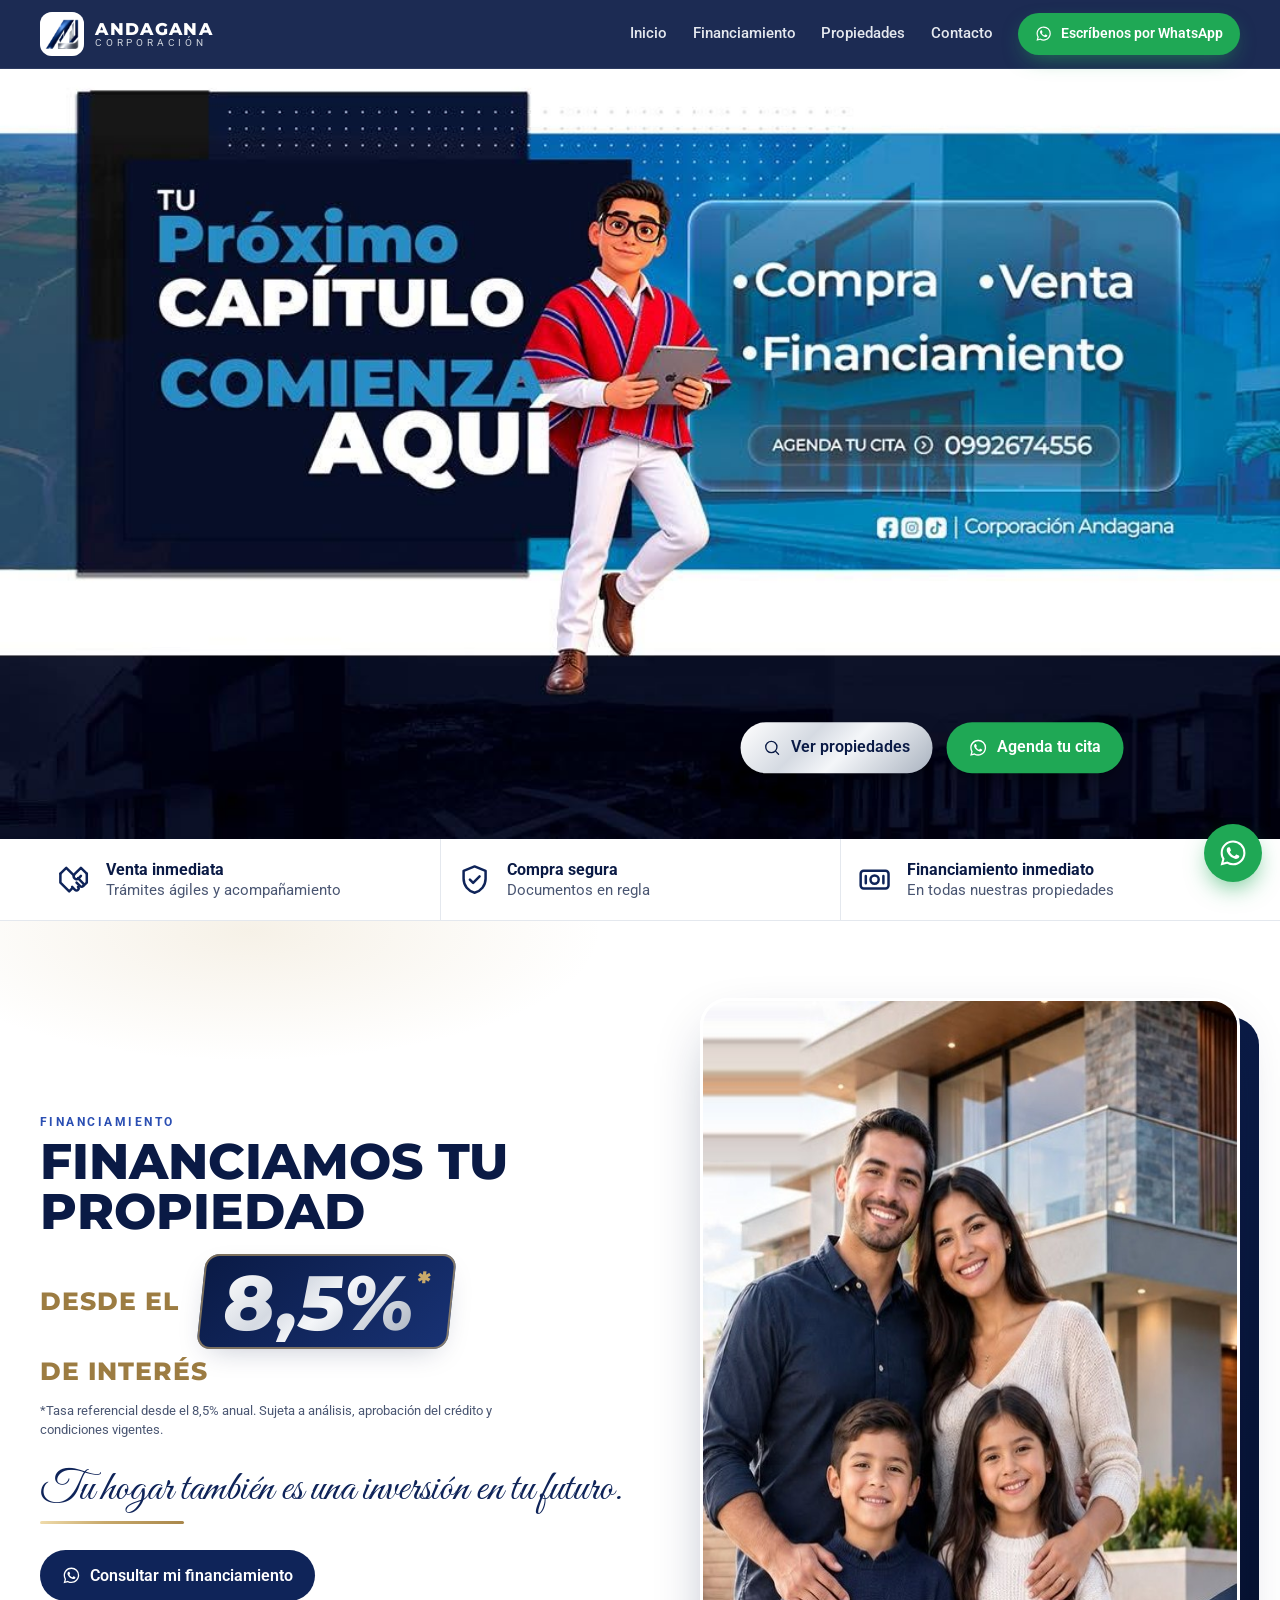
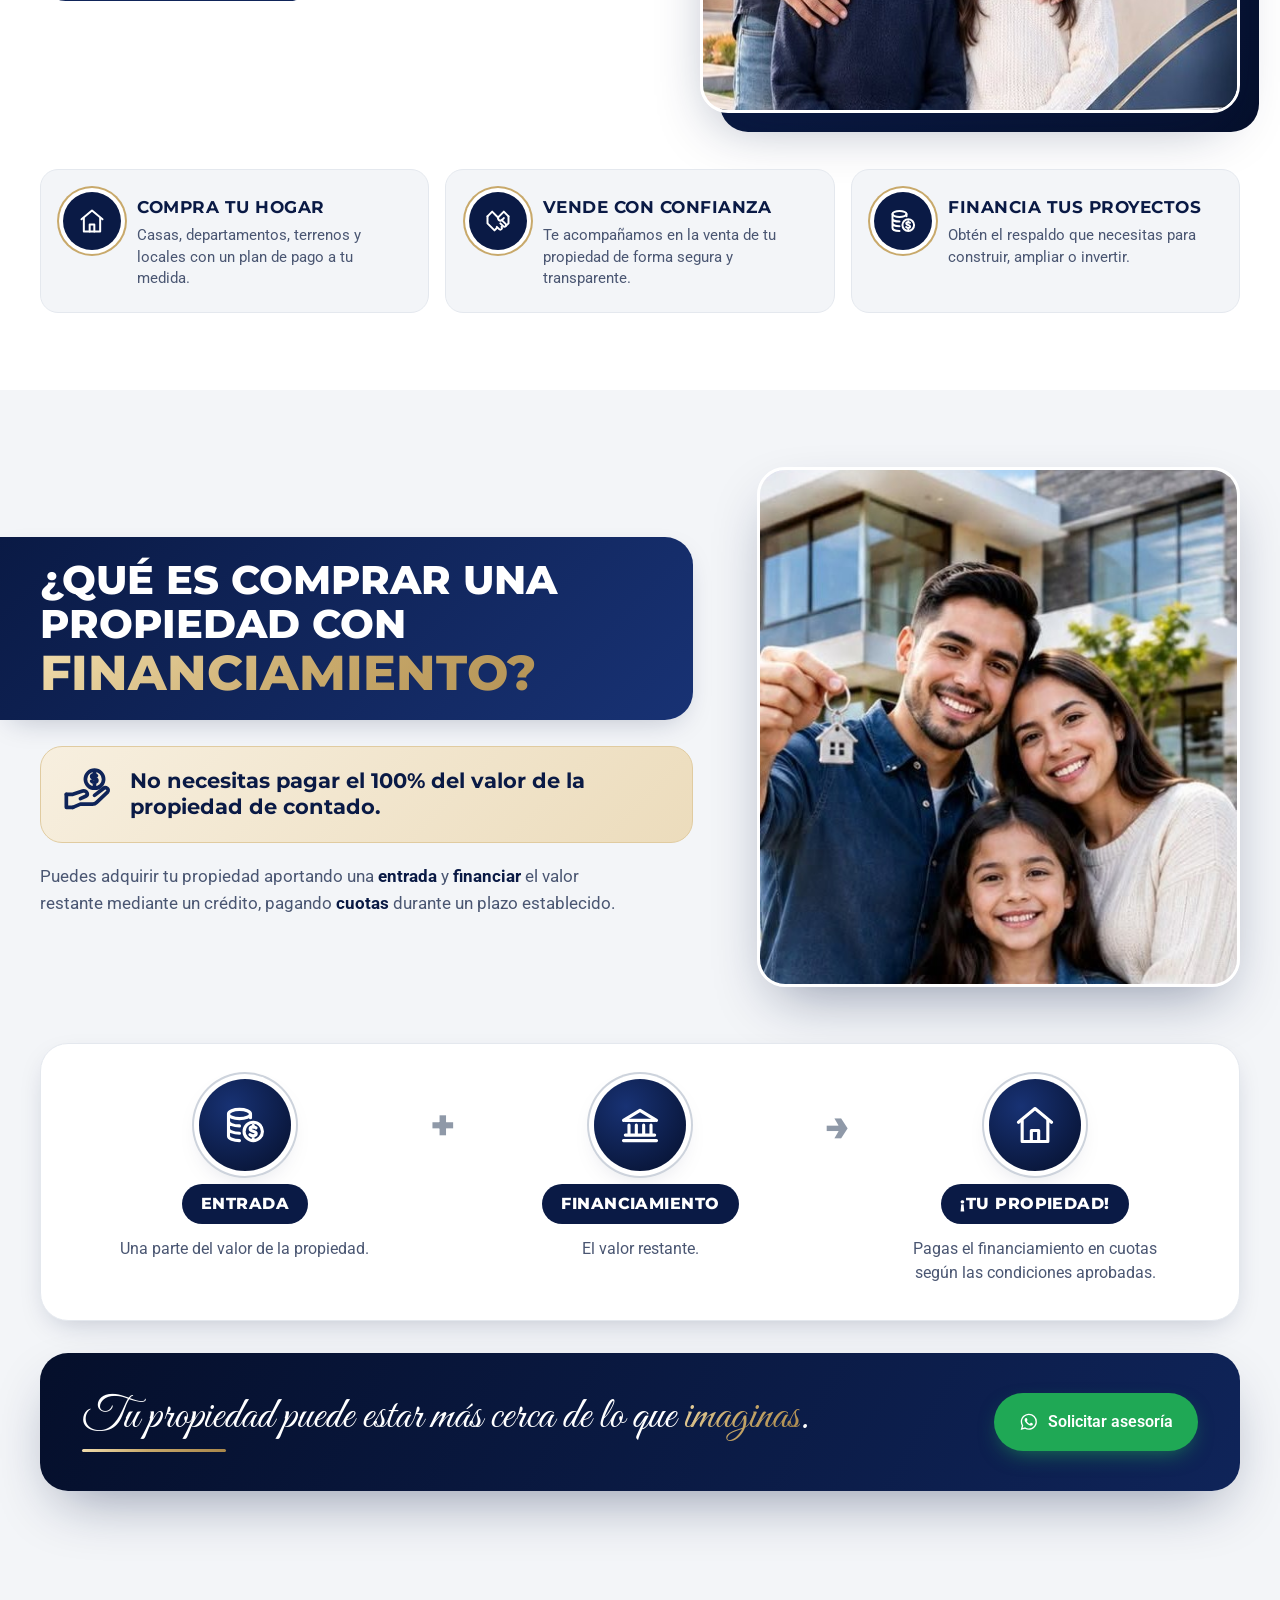
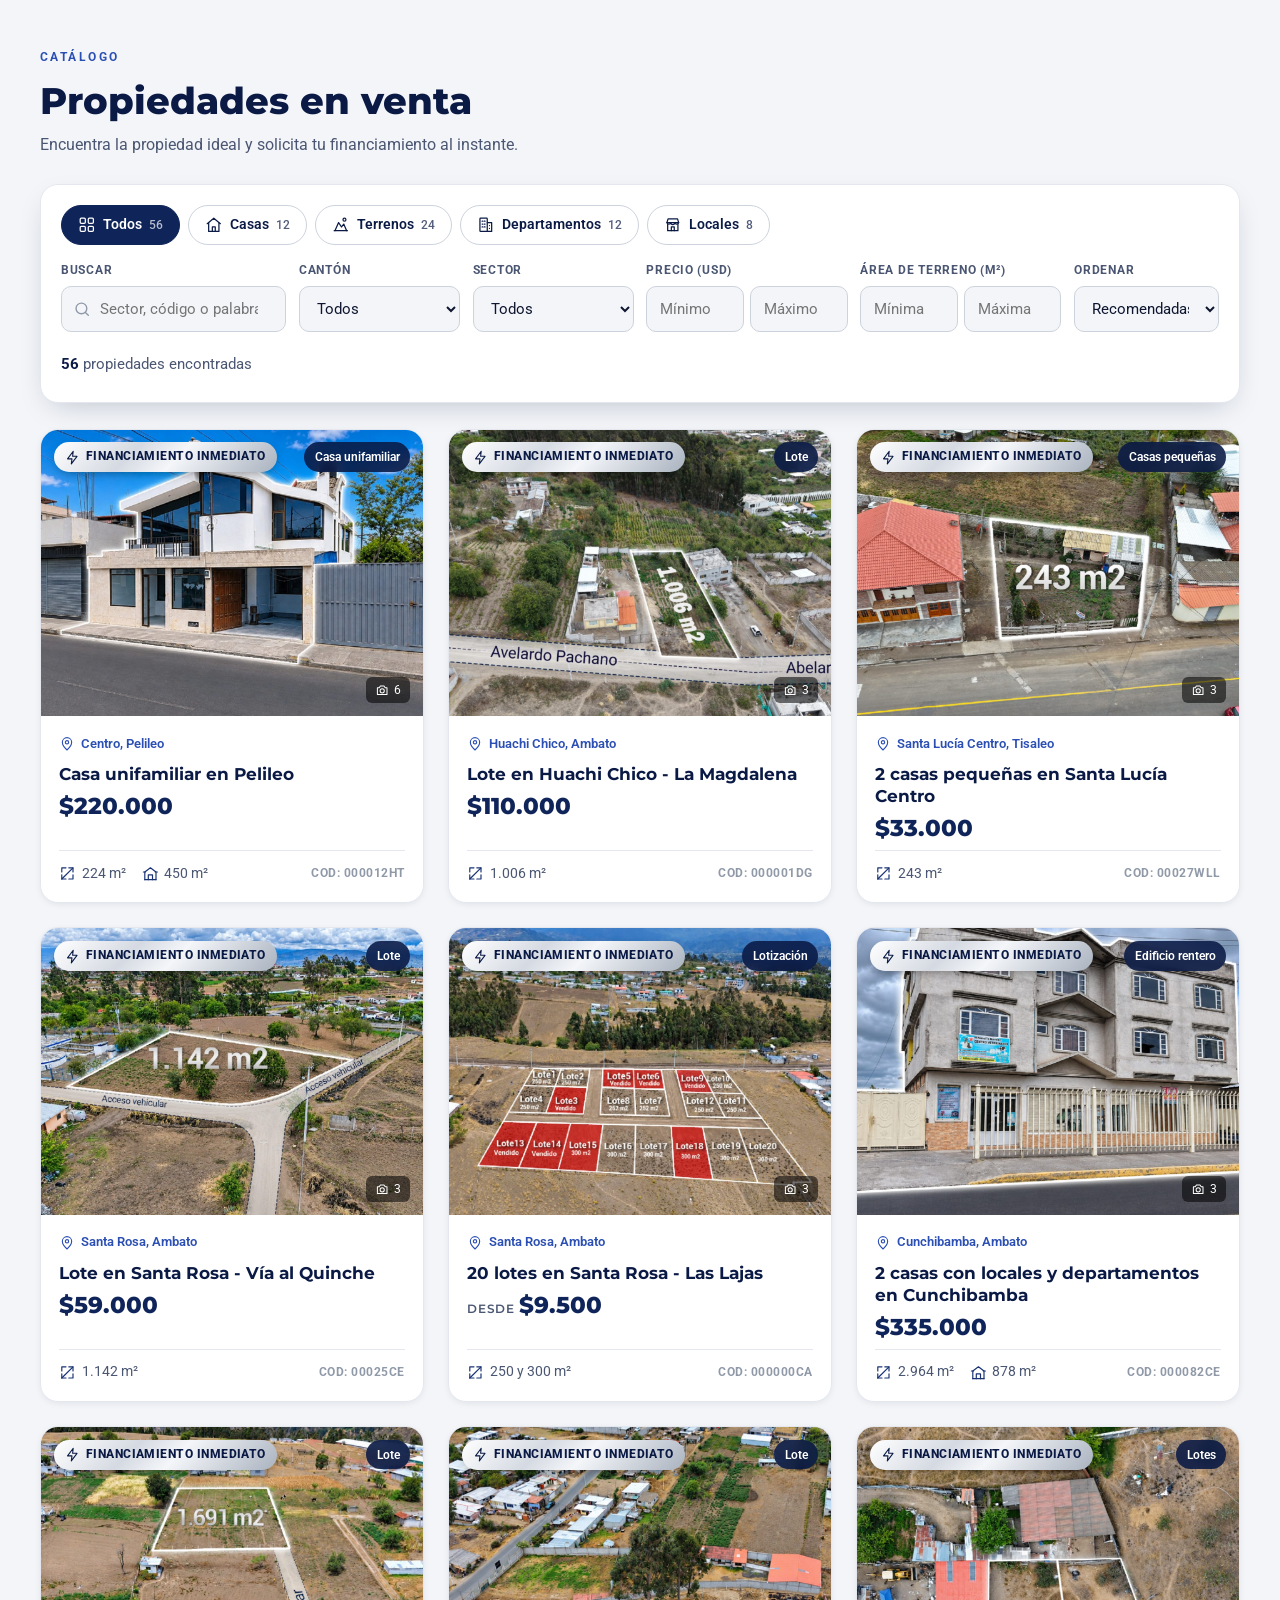
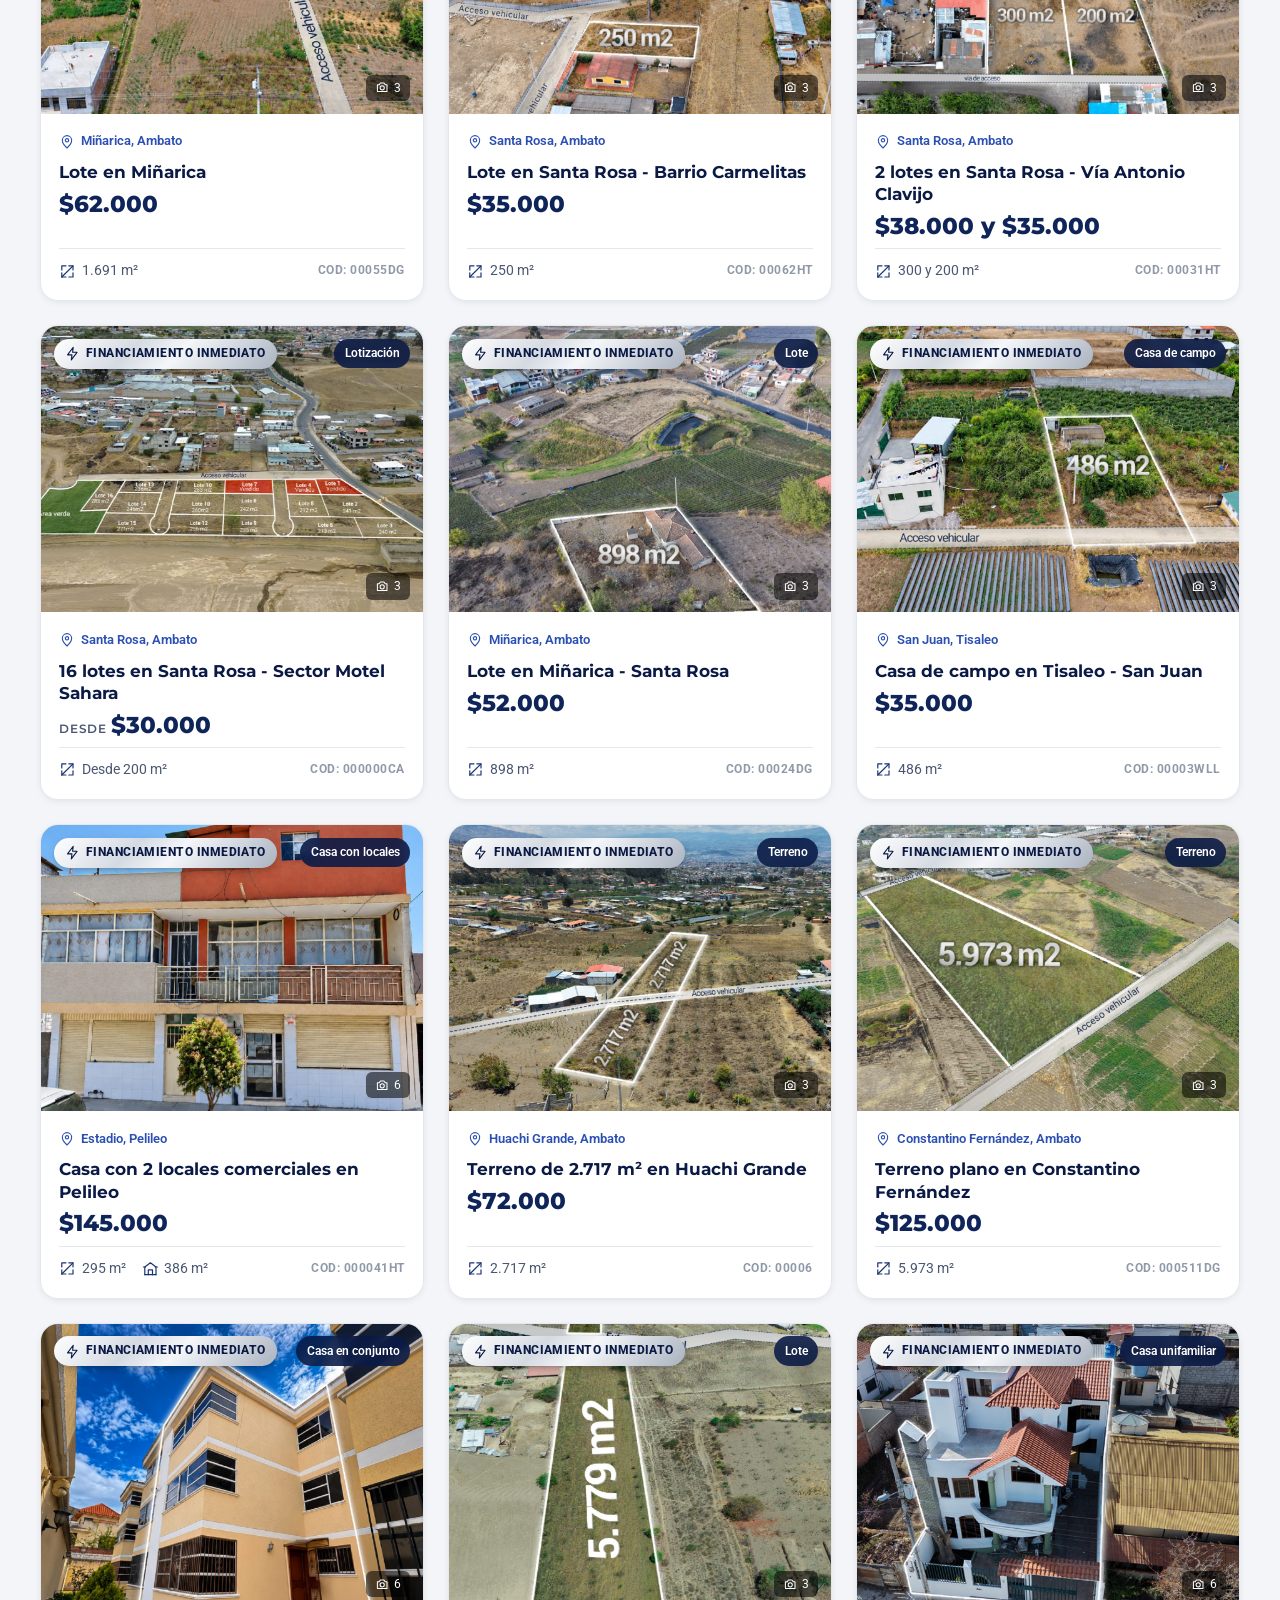
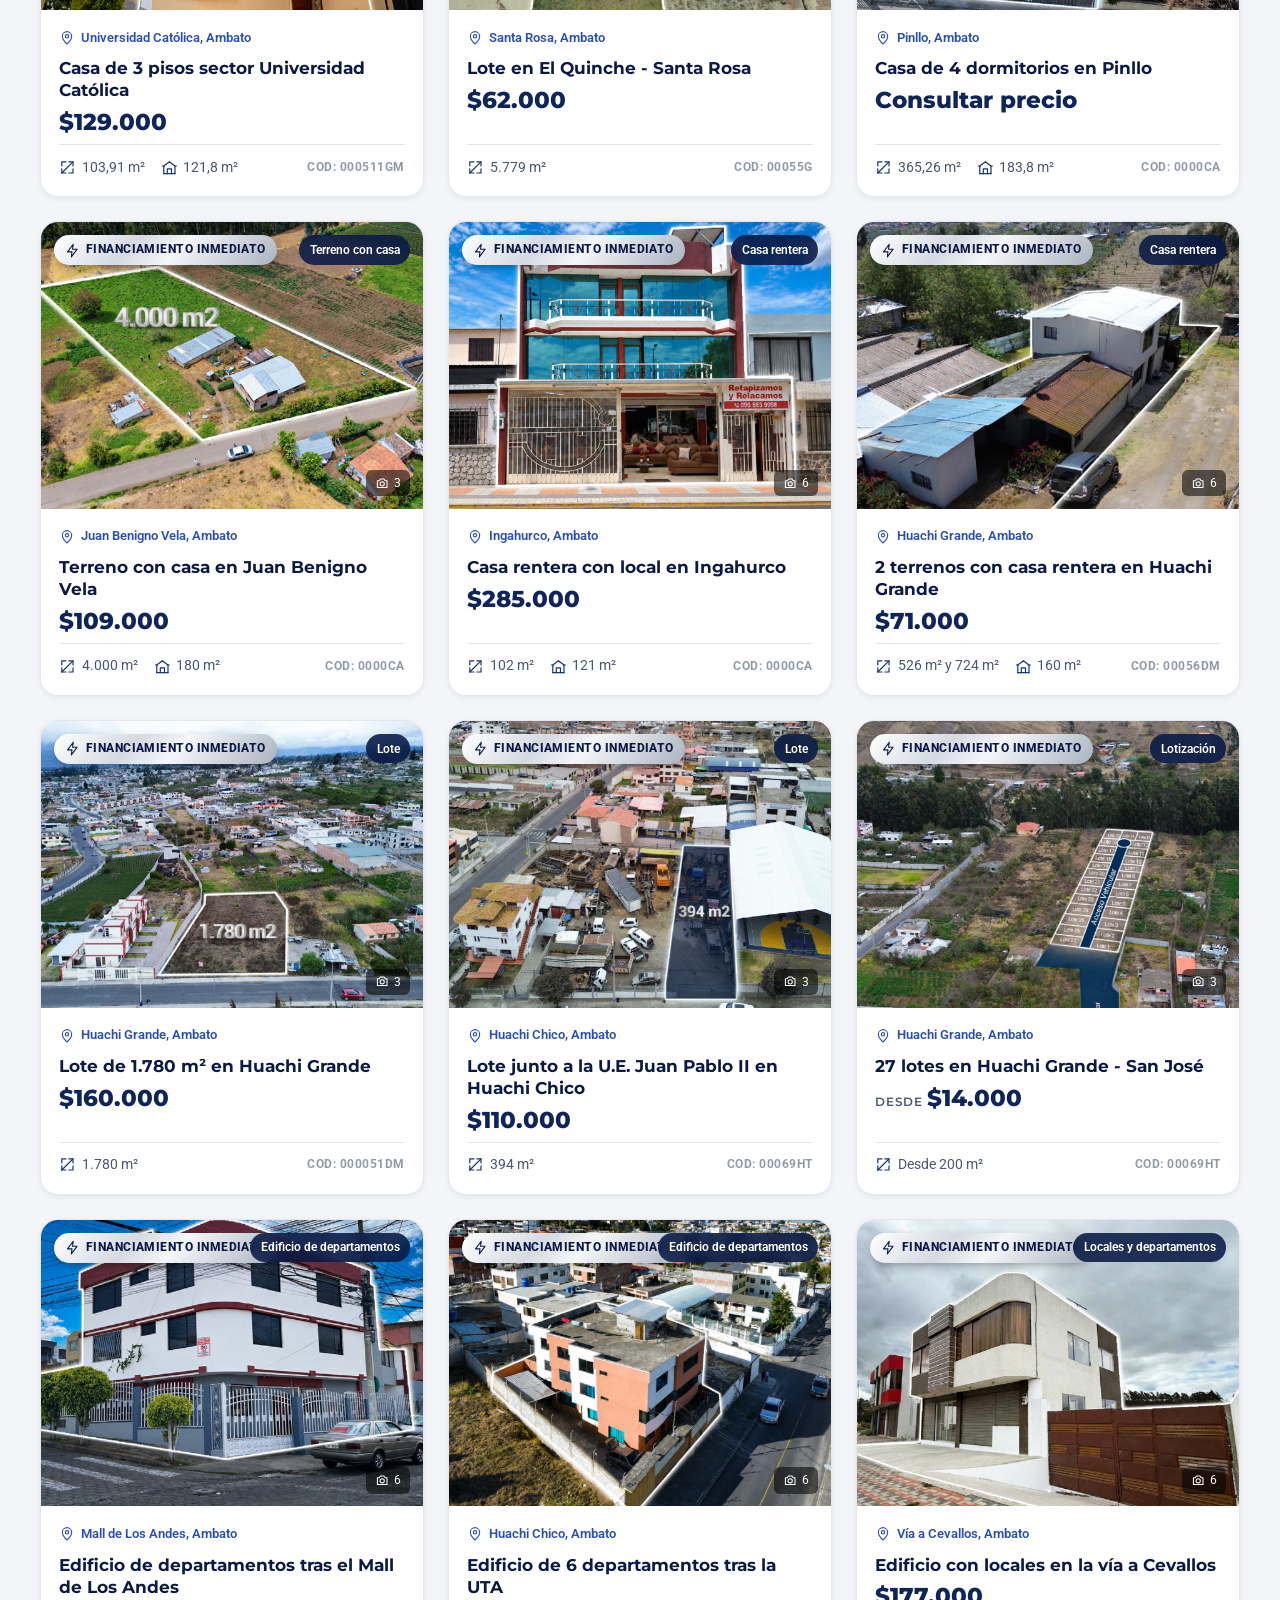
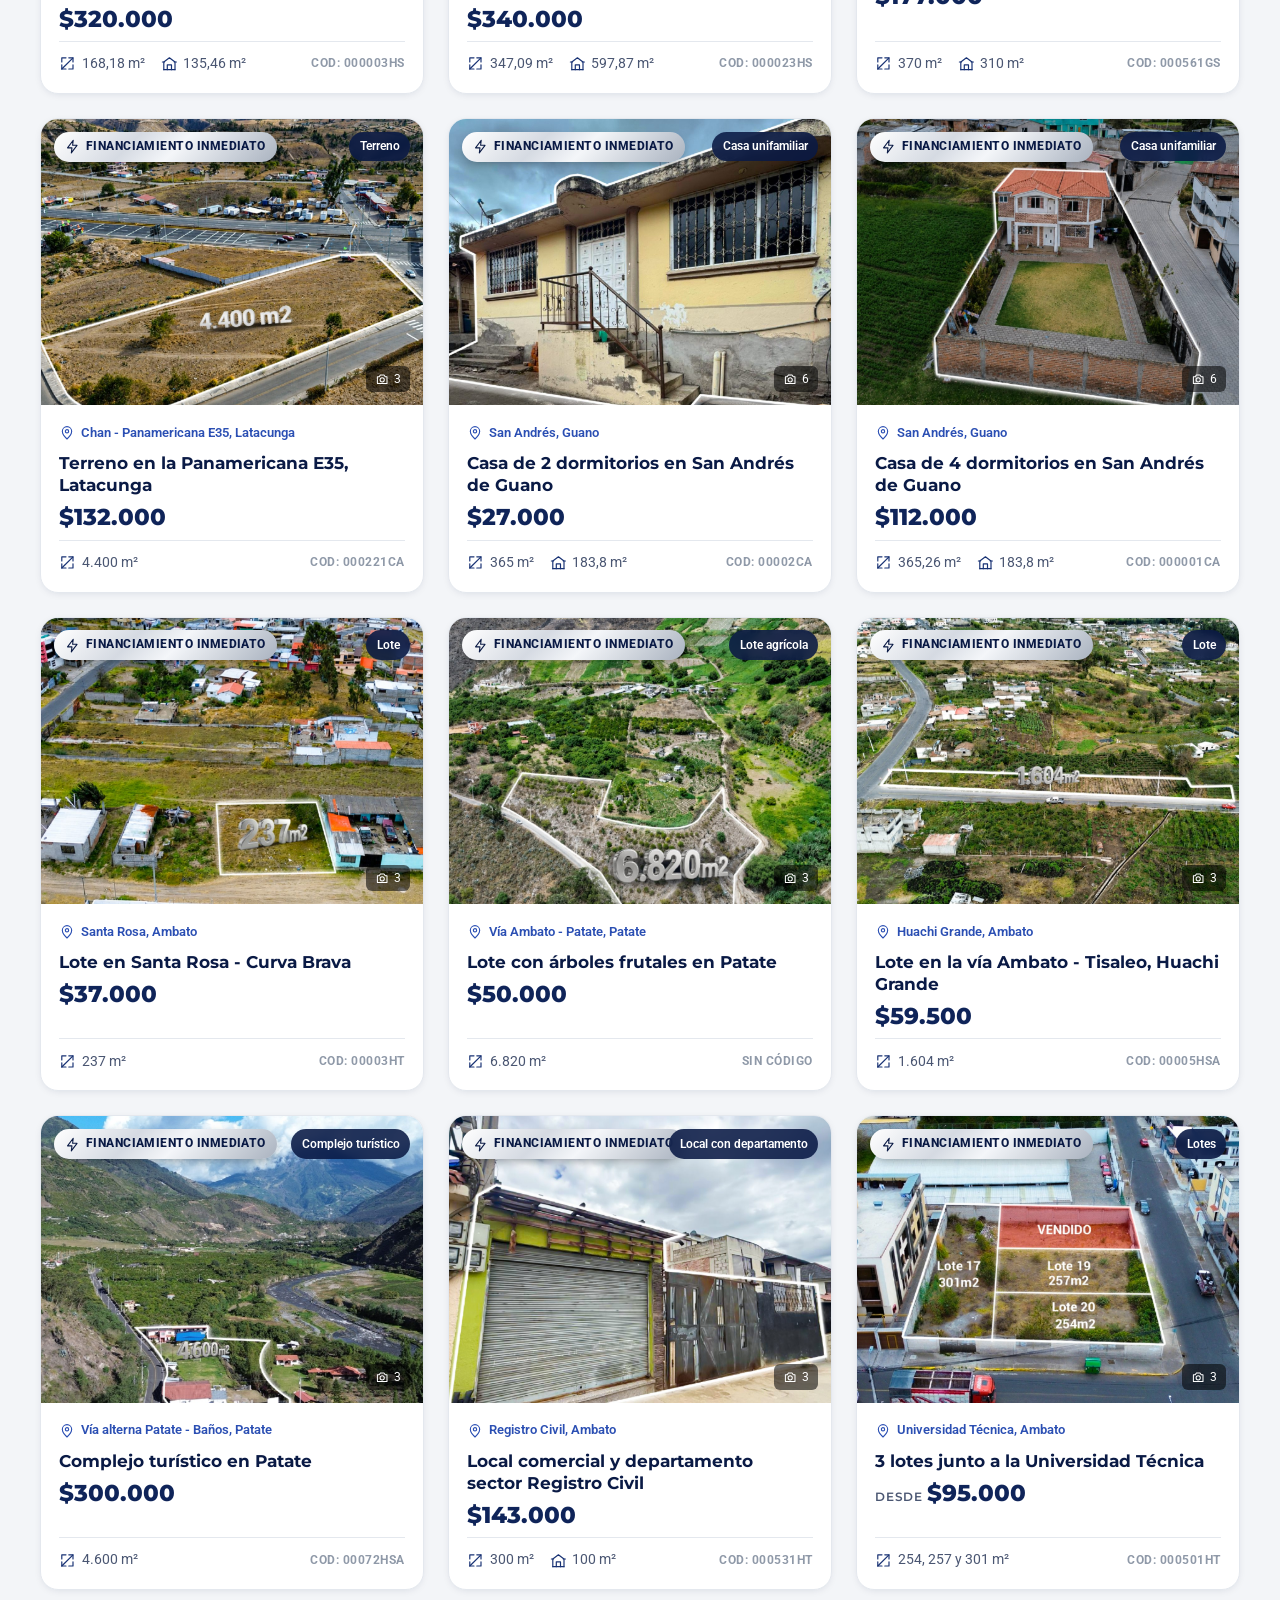
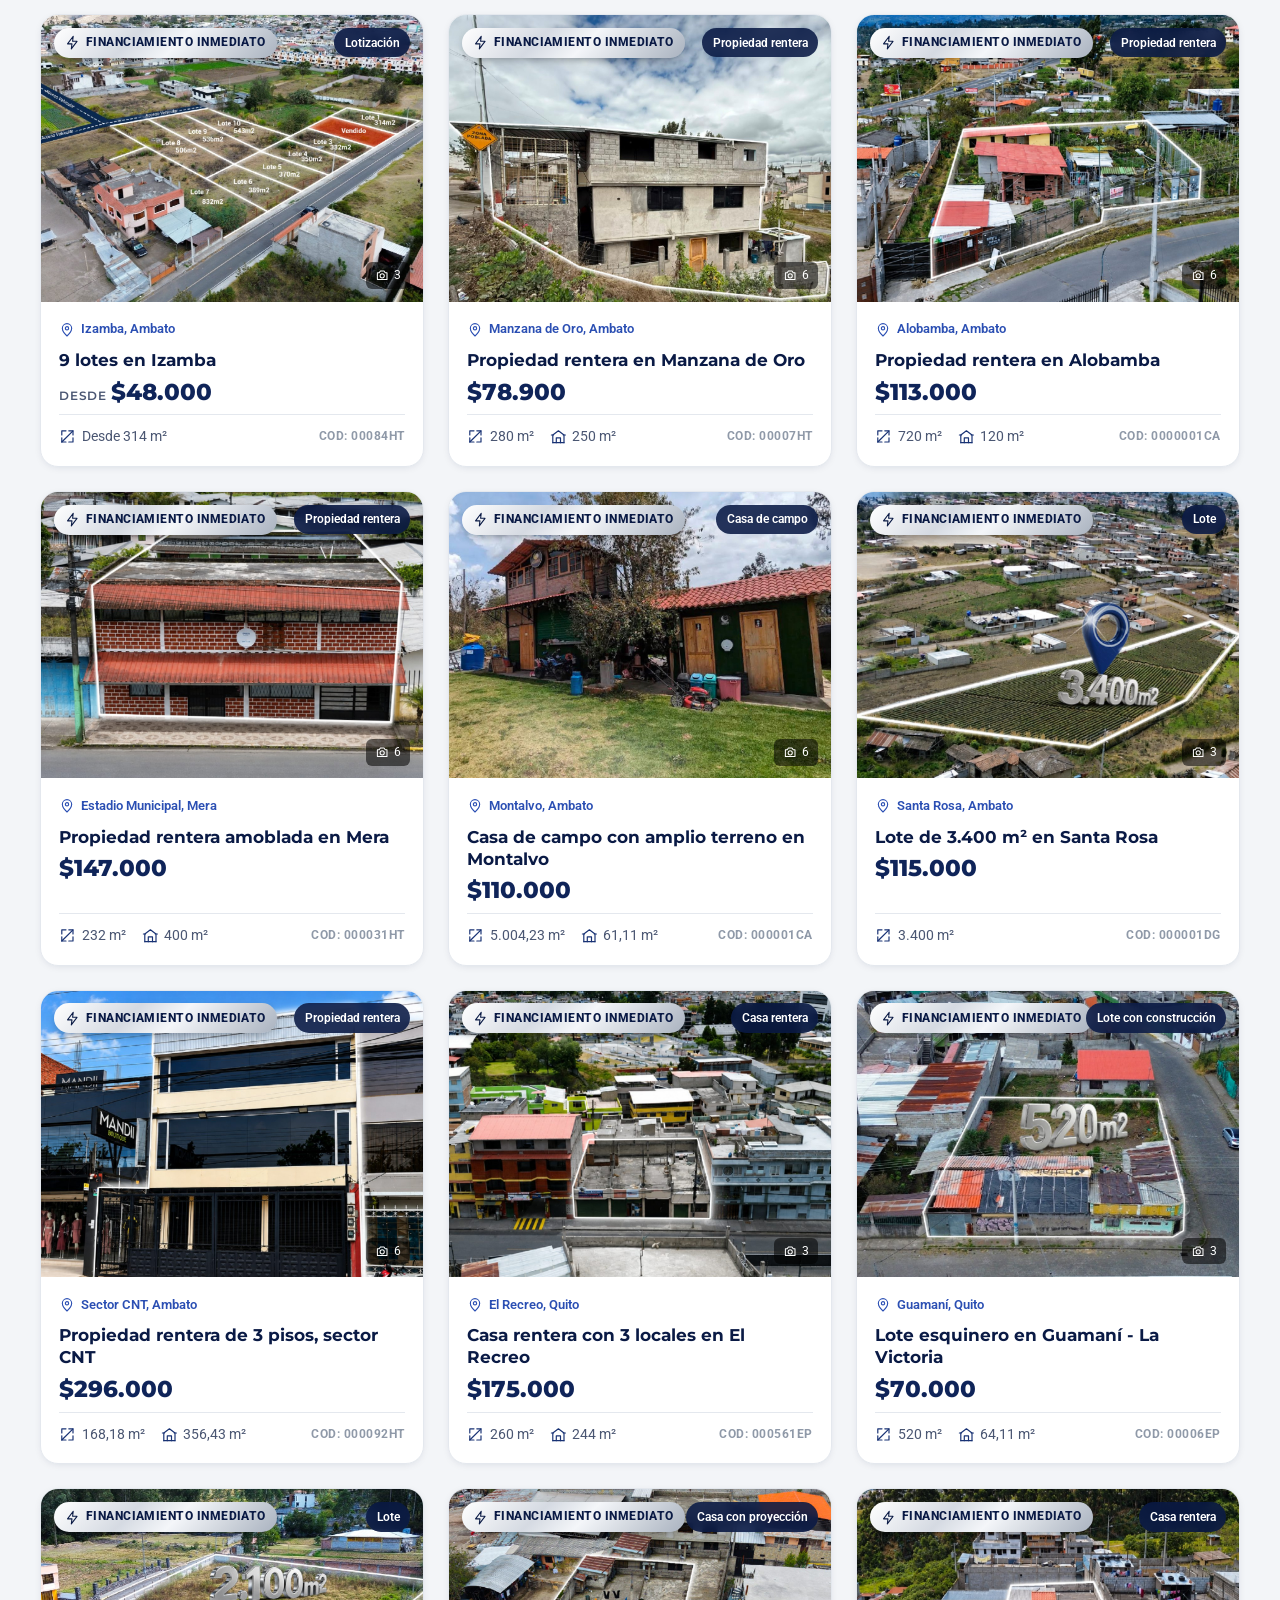
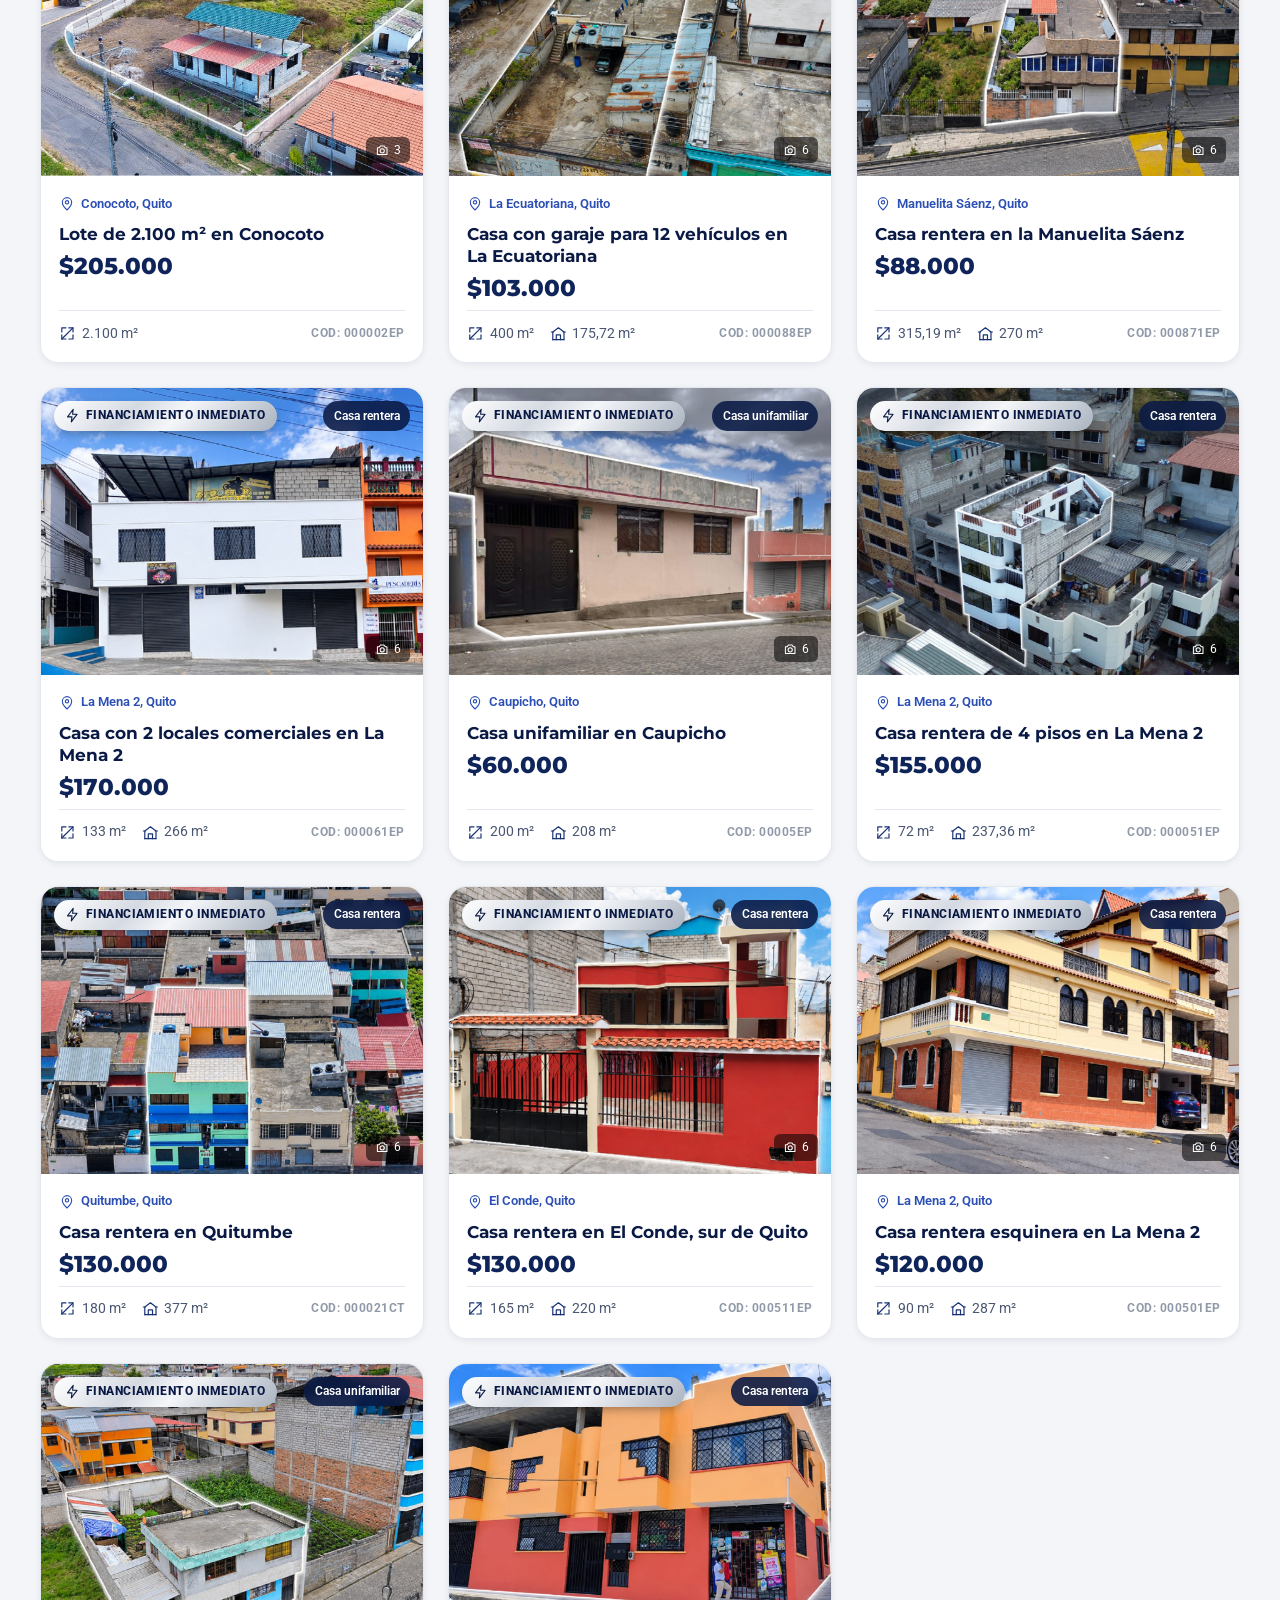
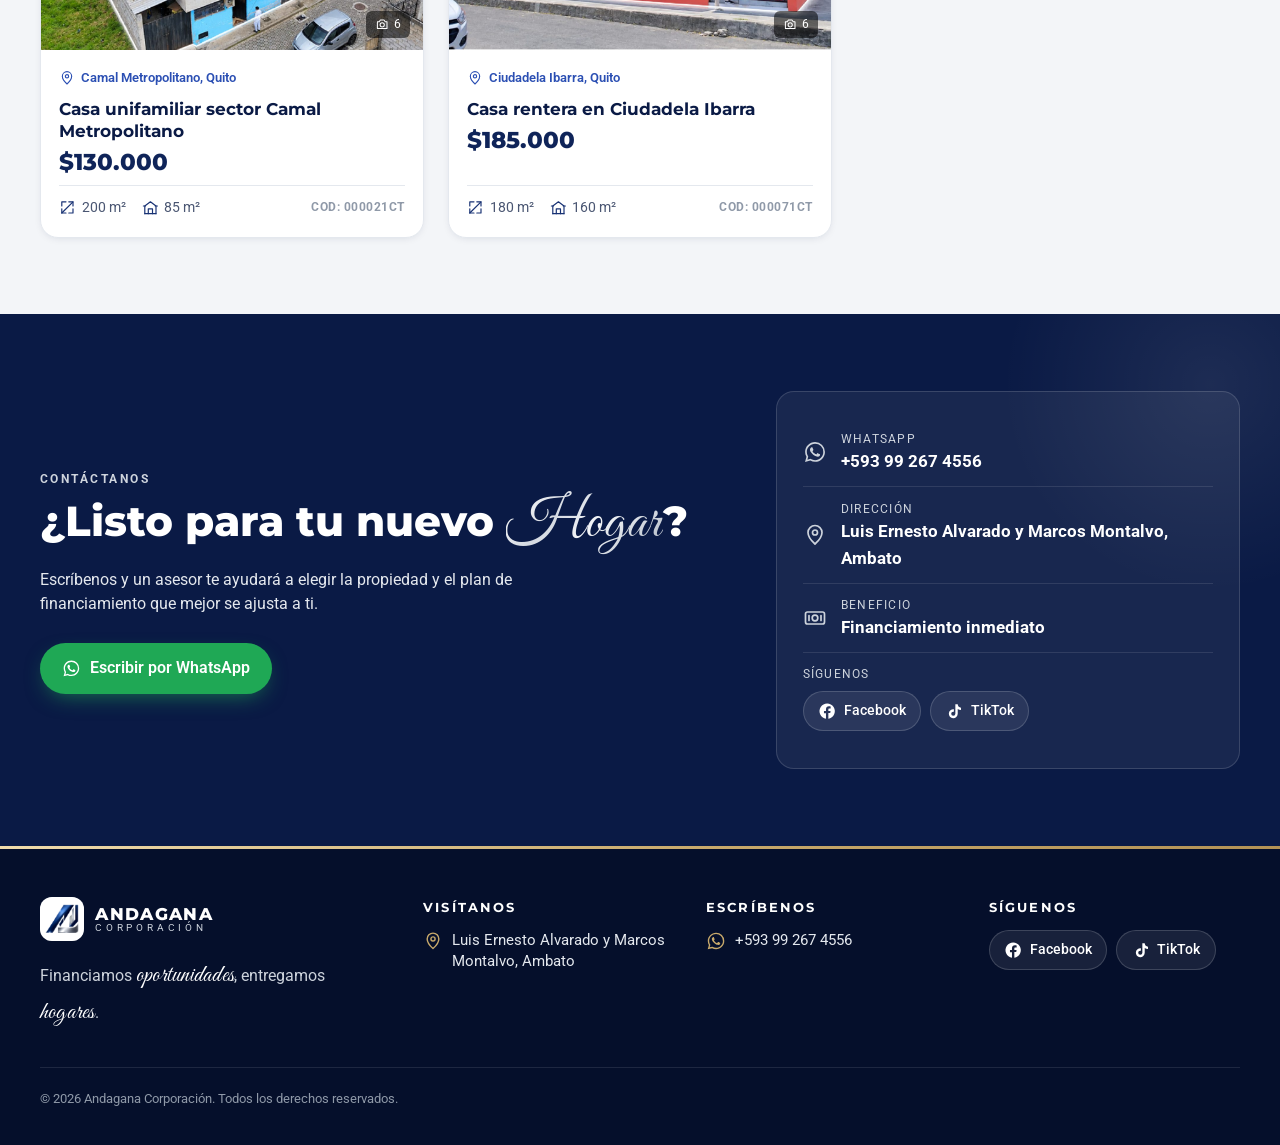
==== commit 91b30aed: "Nueva portada con banner, secciones de financiamiento y datos de contacto actualizados - Banner a to" ====
--- a/index.html
+++ b/index.html
@@ -22,6 +22,7 @@
       </a>
       <nav class="nav" aria-label="Principal">
         <a class="enlace" href="#inicio">Inicio</a>
+        <a class="enlace" href="#financiamiento">Financiamiento</a>
         <a class="enlace" href="#propiedades">Propiedades</a>
         <a class="enlace" href="#contacto">Contacto</a>
         <a class="btn btn-wa" data-wa-general target="_blank" rel="noopener" data-icono="whatsapp"><span><span class="txt-largo">Escríbenos por </span>WhatsApp</span></a>
@@ -30,23 +31,30 @@
   </header>
 
   <main>
-    <!-- 1. PORTADA -->
-    <section class="portada" id="inicio">
-      <div class="portada-fondo" aria-hidden="true"></div>
-      <div class="contenedor">
-        <div class="aparecer">
-          <div class="portada-logo"><img src="img/logo.png" alt="Andagana Corporación"></div>
-          <h1>Financiamos <span class="script">Oportunidades</span>Entregamos <span class="script">Hogares</span></h1>
-          <p class="lead">Casas, terrenos, departamentos y locales comerciales en Ambato, Quito y el centro del país, con <strong>financiamiento inmediato</strong> y precios especiales.</p>
-          <div class="portada-acciones">
+    <!-- 1. PORTADA (banner) -->
+    <section class="banner" id="inicio" aria-label="Portada">
+      <!-- Computadora y tableta: la imagen completa del banner -->
+      <div class="banner-img">
+        <img src="img/portada/banner.jpg" width="1080" height="650"
+             alt="Tu próximo capítulo comienza aquí. Compra, venta y financiamiento. Agenda tu cita al 0992674556.">
+        <div class="banner-acciones">
+          <a class="btn btn-plata" href="#propiedades" data-icono="buscar">Ver propiedades</a>
+          <a class="btn btn-wa" data-wa-general data-wa-msg="Hola Andagana Corporación, me gustaría agendar una cita para conocer sus propiedades y opciones de financiamiento." target="_blank" rel="noopener" data-icono="whatsapp">Agenda tu cita</a>
+        </div>
+      </div>
+      <!-- Celular: el mismo diseño con texto real sobre la foto -->
+      <div class="banner-movil">
+        <div class="banner-movil-fondo" aria-hidden="true"></div>
+        <div class="contenedor">
+          <h1 class="banner-titulo"><small>Tu</small> <span class="azul">Próximo</span> <span class="blanco">Capítulo</span> <span class="azul">Comienza</span> <span class="blanco">Aquí</span></h1>
+          <ul class="banner-servicios">
+            <li>Compra</li><li>Venta</li><li>Financiamiento</li>
+          </ul>
+          <div class="banner-botones">
             <a class="btn btn-plata" href="#propiedades" data-icono="buscar">Ver propiedades</a>
-            <a class="btn btn-borde" data-wa-general target="_blank" rel="noopener" data-icono="whatsapp">Asesoría gratuita</a>
-          </div>
-        </div>
-        <div class="portada-cifras aparecer" aria-label="Resumen">
-          <div class="cifra"><div class="cifra-num" id="cifra-total">0</div><div class="cifra-txt"><strong>Propiedades</strong>disponibles hoy</div></div>
-          <div class="cifra"><div class="cifra-num" id="cifra-cantones">0</div><div class="cifra-txt"><strong>Cantones</strong>en <span id="cifra-provincias">0</span> provincias</div></div>
-          <div class="cifra"><div class="cifra-num" data-icono="rayo"></div><div class="cifra-txt"><strong>Financiamiento</strong>inmediato</div></div>
+            <a class="btn btn-wa" data-wa-general data-wa-msg="Hola Andagana Corporación, me gustaría agendar una cita para conocer sus propiedades y opciones de financiamiento." target="_blank" rel="noopener" data-icono="whatsapp">Agenda tu cita</a>
+          </div>
+          <p class="banner-tel">Agenda tu cita: <strong data-tel></strong></p>
         </div>
       </div>
     </section>
@@ -59,7 +67,85 @@
       </div>
     </section>
 
-    <!-- 2 y 3. LISTADO Y FILTROS -->
+    <!-- 2. FINANCIAMOS TU PROPIEDAD -->
+    <section class="seccion financia" id="financiamiento">
+      <div class="contenedor">
+        <div class="financia-grid">
+          <div class="financia-texto aparecer">
+            <span class="eyebrow">Financiamiento</span>
+            <h2>Financiamos tu propiedad
+              <span class="tasa"><span class="tasa-desde">desde el</span><span class="tasa-num"><b>8,5%</b><sup>*</sup></span><span class="tasa-int">de interés</span></span>
+            </h2>
+            <p class="nota-tasa">*Tasa referencial desde el 8,5% anual. Sujeta a análisis, aprobación del crédito y condiciones vigentes.</p>
+            <p class="frase-script">Tu hogar también es una inversión en tu futuro.</p>
+            <a class="btn btn-navy" data-wa-general data-wa-msg="Hola Andagana Corporación, me gustaría conocer las condiciones del financiamiento desde el 8,5% de interés." target="_blank" rel="noopener" data-icono="whatsapp">Consultar mi financiamiento</a>
+          </div>
+          <div class="financia-foto aparecer">
+            <img src="img/portada/financiamos-foto.jpg" width="632" height="715" loading="lazy" alt="Familia feliz frente a su nueva casa">
+          </div>
+        </div>
+        <div class="servicios">
+          <div class="servicio aparecer">
+            <span class="servicio-icono" data-icono="casa"></span>
+            <div><h3>Compra tu hogar</h3><p>Casas, departamentos, terrenos y locales con un plan de pago a tu medida.</p></div>
+          </div>
+          <div class="servicio aparecer">
+            <span class="servicio-icono" data-icono="apreton"></span>
+            <div><h3>Vende con confianza</h3><p>Te acompañamos en la venta de tu propiedad de forma segura y transparente.</p></div>
+          </div>
+          <div class="servicio aparecer">
+            <span class="servicio-icono" data-icono="monedas"></span>
+            <div><h3>Financia tus proyectos</h3><p>Obtén el respaldo que necesitas para construir, ampliar o invertir.</p></div>
+          </div>
+        </div>
+      </div>
+    </section>
+
+    <!-- 3. ¿QUÉ ES COMPRAR CON FINANCIAMIENTO? -->
+    <section class="seccion quees" id="como-funciona">
+      <div class="contenedor">
+        <div class="quees-grid">
+          <div class="quees-texto aparecer">
+            <h2>¿Qué es comprar una propiedad con <span class="dorado">financiamiento?</span></h2>
+            <div class="quees-destacado">
+              <span data-icono="manoDinero"></span>
+              <p>No necesitas pagar el 100% del valor de la propiedad de contado.</p>
+            </div>
+            <p class="quees-explica">Puedes adquirir tu propiedad aportando una <strong>entrada</strong> y <strong>financiar</strong> el valor restante mediante un crédito, pagando <strong>cuotas</strong> durante un plazo establecido.</p>
+          </div>
+          <div class="quees-foto aparecer">
+            <img src="img/portada/que-es-foto.jpg" width="486" height="768" loading="lazy" alt="Familia con las llaves de su nueva casa">
+          </div>
+        </div>
+
+        <ol class="pasos aparecer" aria-label="Cómo funciona">
+          <li class="paso">
+            <span class="paso-icono" data-icono="monedas"></span>
+            <strong class="paso-nombre">Entrada</strong>
+            <p>Una parte del valor de la propiedad.</p>
+          </li>
+          <li class="paso-signo" aria-hidden="true">+</li>
+          <li class="paso">
+            <span class="paso-icono" data-icono="banco"></span>
+            <strong class="paso-nombre">Financiamiento</strong>
+            <p>El valor restante.</p>
+          </li>
+          <li class="paso-signo flecha" aria-hidden="true">→</li>
+          <li class="paso">
+            <span class="paso-icono" data-icono="casa"></span>
+            <strong class="paso-nombre">¡Tu propiedad!</strong>
+            <p>Pagas el financiamiento en cuotas según las condiciones aprobadas.</p>
+          </li>
+        </ol>
+
+        <div class="quees-cierre aparecer">
+          <p class="frase-script">Tu propiedad puede estar más cerca de lo que <span class="dorado">imaginas</span>.</p>
+          <a class="btn btn-wa" data-wa-general data-wa-msg="Hola Andagana Corporación, me gustaría solicitar asesoría para comprar una propiedad con financiamiento." target="_blank" rel="noopener" data-icono="whatsapp">Solicitar asesoría</a>
+        </div>
+      </div>
+    </section>
+
+    <!-- 4. LISTADO Y FILTROS -->
     <section class="seccion" id="propiedades">
       <div class="contenedor">
         <div class="seccion-titulo">
@@ -132,23 +218,48 @@
           <a class="btn btn-wa" data-wa-general target="_blank" rel="noopener" data-icono="whatsapp">Escribir por WhatsApp</a>
         </div>
         <div class="contacto-tarjeta">
-          <div class="fila" data-icono="whatsapp"><div><small>WhatsApp</small><strong data-tel></strong></div></div>
-          <div class="fila" data-icono="ubicacion"><div><small>Cobertura</small><strong>Ambato, Quito y centro del país</strong></div></div>
+          <a class="fila" data-wa-general target="_blank" rel="noopener" data-icono="whatsapp"><div><small>WhatsApp</small><strong data-tel></strong></div></a>
+          <a class="fila" data-mapa-direccion target="_blank" rel="noopener" data-icono="ubicacion"><div><small>Dirección</small><strong data-direccion></strong></div></a>
           <div class="fila" data-icono="dinero"><div><small>Beneficio</small><strong>Financiamiento inmediato</strong></div></div>
+          <div class="fila redes-fila">
+            <div><small>Síguenos</small>
+              <div class="redes">
+                <a data-red="facebook" target="_blank" rel="noopener" data-icono="facebook">Facebook</a>
+                <a data-red="tiktok" target="_blank" rel="noopener" data-icono="tiktok">TikTok</a>
+              </div>
+            </div>
+          </div>
         </div>
       </div>
     </section>
   </main>
 
   <footer class="pie">
-    <div class="contenedor">
-      <a class="marca" href="index.html">
-        <span class="marca-icono"><img src="img/logo-icono.png" alt=""></span>
-        <span class="marca-texto"><strong>ANDAGANA</strong><small>Corporación</small></span>
-      </a>
-      <div class="pie-eslogan">Financiamos <span class="script">Oportunidades</span>, Entregamos <span class="script">Hogares</span></div>
-      <div>© <span data-anio></span> Andagana Corporación</div>
+    <div class="contenedor pie-grid">
+      <div class="pie-marca">
+        <a class="marca" href="index.html">
+          <span class="marca-icono"><img src="img/logo-icono.png" alt=""></span>
+          <span class="marca-texto"><strong>ANDAGANA</strong><small>Corporación</small></span>
+        </a>
+        <p class="pie-eslogan">Financiamos <span class="script">oportunidades</span>, entregamos <span class="script">hogares</span>.</p>
+      </div>
+      <div class="pie-col">
+        <h4>Visítanos</h4>
+        <a class="pie-dato" data-mapa-direccion target="_blank" rel="noopener" data-icono="ubicacion"><span data-direccion></span></a>
+      </div>
+      <div class="pie-col">
+        <h4>Escríbenos</h4>
+        <a class="pie-dato" data-wa-general target="_blank" rel="noopener" data-icono="whatsapp"><span data-tel></span></a>
+      </div>
+      <div class="pie-col">
+        <h4>Síguenos</h4>
+        <div class="redes">
+          <a data-red="facebook" target="_blank" rel="noopener" data-icono="facebook">Facebook</a>
+          <a data-red="tiktok" target="_blank" rel="noopener" data-icono="tiktok">TikTok</a>
+        </div>
+      </div>
     </div>
+    <div class="contenedor pie-legal">© <span data-anio></span> Andagana Corporación. Todos los derechos reservados.</div>
   </footer>
 
   <a class="wa-flotante" data-wa-general target="_blank" rel="noopener" aria-label="Escribir por WhatsApp" data-icono="whatsapp"></a>
--- a/css/estilos.css
+++ b/css/estilos.css
@@ -15,6 +15,10 @@
   --ink: #0e1630;
   --ink-soft: #4a5672;
   --white: #ffffff;
+  --sky: #3b93dc;
+  --gold-500: #c8a96b;
+  --gold-700: #9c7c42;
+  --gold-grad: linear-gradient(135deg, #f0dcac 0%, #c8a96b 45%, #a8864a 100%);
   --wa: #1fa855;
   --wa-dark: #178a45;
   --silver-grad: linear-gradient(135deg, #ffffff 0%, #d5dae2 35%, #f4f6f9 55%, #a9b2bf 100%);
@@ -84,69 +88,185 @@
 .nav a.enlace::after { content: ""; position: absolute; left: 0; right: 0; bottom: -6px; height: 2px; background: var(--silver-grad); transform: scaleX(0); transition: transform .2s; }
 .nav a.enlace:hover::after { transform: scaleX(1); }
 .nav .btn { padding: .6rem 1.05rem; font-size: .9rem; }
+@media (max-width: 1000px) {
+  .nav { gap: 1.1rem; }
+  .nav .btn .txt-largo { display: none; }
+}
 @media (max-width: 760px) {
   .nav a.enlace { display: none; }
   .nav .btn .txt-largo { display: none; }
 }
 
-/* ---------- Portada (hero) ---------- */
-.portada {
-  position: relative; overflow: hidden; color: var(--white);
-  background: var(--navy-950);
-  isolation: isolate;
-}
-.portada-fondo {
-  position: absolute; inset: 0; z-index: -2;
-  background: url("../img/portada.jpg") center 30% / cover no-repeat;
-  transform: scale(1.04);
-}
-.portada::before {
-  content: ""; position: absolute; inset: 0; z-index: -1;
-  background:
-    linear-gradient(100deg, rgba(5,15,43,.97) 0%, rgba(10,26,69,.9) 42%, rgba(10,26,69,.45) 75%, rgba(10,26,69,.25) 100%),
-    linear-gradient(0deg, rgba(5,15,43,.85) 0%, rgba(5,15,43,0) 35%);
-}
-.portada .contenedor { display: grid; grid-template-columns: 1.25fr .75fr; gap: 3rem; align-items: center; padding-block: clamp(3.5rem, 9vw, 7rem) clamp(3rem, 7vw, 5.5rem); }
-.portada-logo {
-  display: inline-block; background: var(--white); border-radius: 22px; padding: 14px 18px 10px;
-  box-shadow: var(--shadow-lg); margin-bottom: 1.8rem;
-}
-.portada-logo img { width: 150px; height: auto; }
-.portada h1 {
-  font-family: var(--font-head); font-weight: 800; text-transform: uppercase;
-  font-size: clamp(2rem, 5.2vw, 3.6rem); line-height: 1.02; margin: 0 0 1.2rem; letter-spacing: .01em;
-}
-.portada h1 .script {
-  display: block; text-transform: none; font-size: 1.3em; line-height: .95; margin: .02em 0 .1em .12em;
-  background: var(--silver-grad); -webkit-background-clip: text; background-clip: text; color: transparent;
-}
-.portada p.lead { font-size: clamp(1.02rem, 1.6vw, 1.18rem); color: var(--silver-200); max-width: 34rem; margin: 0 0 2rem; }
-.portada-acciones { display: flex; flex-wrap: wrap; gap: .8rem; }
-.portada-cifras {
-  display: grid; gap: 1rem;
-  background: rgba(255,255,255,.07); border: 1px solid rgba(255,255,255,.14);
-  border-radius: var(--radius); padding: 1.6rem; backdrop-filter: blur(6px);
-}
-.cifra { display: flex; align-items: center; gap: 1rem; }
-.cifra + .cifra { border-top: 1px solid rgba(255,255,255,.12); padding-top: 1rem; }
-.cifra-num { font-family: var(--font-head); font-weight: 800; font-size: 2.1rem; line-height: 1; min-width: 4.2rem;
-  background: var(--silver-grad); -webkit-background-clip: text; background-clip: text; color: transparent; }
-.cifra-num svg { width: 2.3rem; height: 2.3rem; color: var(--silver-200); }
-.cifra-txt { color: var(--silver-200); font-size: .95rem; line-height: 1.3; }
-.cifra-txt strong { color: var(--white); display: block; font-size: 1.02rem; }
-@media (max-width: 860px) {
-  .portada .contenedor { grid-template-columns: 1fr; gap: 2.2rem; }
-  .portada::before { background: linear-gradient(180deg, rgba(5,15,43,.82) 0%, rgba(10,26,69,.92) 55%, rgba(5,15,43,.98) 100%); }
-  .portada-cifras { grid-template-columns: repeat(3, 1fr); padding: 1.1rem; gap: .6rem; }
-  .cifra { flex-direction: column; align-items: flex-start; gap: .35rem; }
-  .cifra + .cifra { border-top: 0; padding-top: 0; border-left: 1px solid rgba(255,255,255,.12); padding-left: .8rem; }
-  .cifra-num { font-size: 1.6rem; min-width: 0; }
-  .cifra-num svg { width: 1.7rem; height: 1.7rem; }
-  .cifra-txt { font-size: .78rem; }
-  .cifra-txt strong { font-size: .86rem; }
-  .portada-logo img { width: 120px; }
-}
-
+/* ---------- Portada (banner) ---------- */
+.banner { position: relative; background: var(--navy-950); overflow: hidden; isolation: isolate; }
+/* fondo desenfocado para rellenar los costados en pantallas muy anchas */
+.banner::before {
+  content: ""; position: absolute; inset: -40px; z-index: -1;
+  background: linear-gradient(rgba(5,15,43,.55), rgba(5,15,43,.75)), url("../img/portada/banner.jpg") center / cover no-repeat;
+  filter: blur(28px) saturate(1.1);
+}
+.banner-img {
+  position: relative; margin-inline: auto;
+  /* toda la imagen visible: ancho completo, pero sin pasar del alto de la pantalla */
+  width: min(100%, calc((100vh - 68px) * 1080 / 650));
+  box-shadow: 0 0 60px rgba(0,0,0,.35);
+}
+.banner-img img { width: 100%; height: auto; }
+.banner-acciones {
+  /* sobre la franja oscura inferior del banner, centrados bajo el recuadro de servicios */
+  position: absolute; left: 72.8%; bottom: 11.9%; transform: translate(-50%, 50%);
+  display: flex; gap: clamp(.5rem, 1.2vw, .9rem);
+}
+.banner-acciones .btn { font-size: clamp(.86rem, 1.25vw, 1.05rem); padding: .8em 1.4em; box-shadow: 0 10px 26px -8px rgba(0,0,0,.6); }
+.banner-movil { display: none; }
+
+@media (max-width: 720px) {
+  .banner::before { display: none; }
+  .banner-img { display: none; }
+  .banner-movil { display: block; position: relative; color: var(--white); isolation: isolate; }
+  .banner-movil-fondo {
+    position: absolute; inset: 0; z-index: -1;
+    background:
+      linear-gradient(180deg, rgba(5,15,43,.55) 0%, rgba(10,26,69,.80) 45%, rgba(5,15,43,.97) 100%),
+      url("../img/portada.jpg") center 35% / cover no-repeat;
+  }
+  .banner-movil .contenedor { padding-block: 2.6rem 2.4rem; }
+  .banner-titulo {
+    font-family: var(--font-head); font-weight: 800; text-transform: uppercase; margin: 0 0 1.4rem;
+    display: flex; flex-direction: column; line-height: .98; font-size: clamp(2.5rem, 12.5vw, 3.4rem); letter-spacing: -.01em;
+  }
+  .banner-titulo small { font-size: .42em; letter-spacing: .04em; margin-bottom: .15em; }
+  .banner-titulo .azul { color: var(--sky); }
+  .banner-titulo span:nth-of-type(1) { text-transform: none; }
+  .banner-titulo .blanco { color: var(--white); }
+  .banner-servicios {
+    list-style: none; margin: 0 0 1.6rem; padding: .85rem 1rem;
+    display: flex; flex-wrap: wrap; gap: .3rem 1.2rem;
+    background: rgba(255,255,255,.1); border: 1px solid rgba(255,255,255,.25); border-radius: 16px;
+    backdrop-filter: blur(6px); -webkit-backdrop-filter: blur(6px);
+    font-family: var(--font-head); font-weight: 700; font-size: 1.15rem;
+  }
+  .banner-servicios li::before { content: "•"; color: var(--sky); margin-right: .35rem; }
+  .banner-botones { display: grid; gap: .7rem; }
+  .banner-botones .btn { padding-block: 1rem; font-size: 1.02rem; }
+  .banner-tel { margin: 1.1rem 0 0; text-align: center; color: var(--silver-200); font-size: .95rem; }
+  .banner-tel strong { color: var(--white); }
+}
+
+/* ---------- Financiamos tu propiedad ---------- */
+.financia { background: var(--white); position: relative; overflow: hidden; }
+.financia::before {
+  content: ""; position: absolute; left: -8%; top: -120px; width: 55%; height: 260px; border-radius: 50%;
+  background: radial-gradient(closest-side, rgba(200,169,107,.16), transparent); pointer-events: none;
+}
+.financia-grid { display: grid; grid-template-columns: 1.05fr .95fr; gap: clamp(2rem, 5vw, 4rem); align-items: center; }
+.financia h2 {
+  font-family: var(--font-head); font-weight: 800; text-transform: uppercase; color: var(--navy-900);
+  font-size: clamp(1.9rem, 4.2vw, 3.1rem); line-height: 1.02; margin: 0 0 1rem;
+}
+.tasa { display: flex; flex-wrap: wrap; align-items: center; gap: .2em .45em; margin-top: .35em; }
+.tasa-desde, .tasa-int { font-size: .5em; color: var(--gold-700); letter-spacing: .04em; }
+.tasa-num {
+  display: inline-flex; align-items: flex-start; font-size: 1.55em; line-height: 1; padding: .14em .3em .1em;
+  background: linear-gradient(135deg, var(--navy-900), var(--navy-700)); border-radius: 14px;
+  box-shadow: inset 0 0 0 2px rgba(200,169,107,.6), var(--shadow); transform: skewX(-6deg);
+}
+.tasa-num b { font-weight: 800; background: var(--silver-grad); -webkit-background-clip: text; background-clip: text; color: transparent; }
+.tasa-num sup { font-size: .38em; color: var(--gold-500); margin: .1em 0 0 .05em; }
+.nota-tasa { font-size: .84rem; line-height: 1.45; color: var(--ink-soft); max-width: 30rem; margin: 0 0 1.6rem; }
+.frase-script {
+  font-family: var(--font-script); color: var(--navy-800); font-size: clamp(2rem, 4vw, 2.7rem); line-height: 1.15; margin: 0 0 1.6rem;
+}
+.frase-script::after { content: ""; display: block; width: 9rem; height: 3px; margin-top: .4rem; border-radius: 3px; background: var(--gold-grad); }
+.financia-foto { position: relative; }
+.financia-foto::before {
+  content: ""; position: absolute; inset: 1.2rem -1.2rem -1.2rem 1.2rem; border-radius: 28px;
+  background: linear-gradient(135deg, var(--navy-800), var(--navy-950)); z-index: 0;
+}
+.financia-foto img { position: relative; z-index: 1; width: 100%; border-radius: 28px; box-shadow: var(--shadow-lg); border: 3px solid var(--white); }
+.servicios {
+  display: grid; grid-template-columns: repeat(3, 1fr); gap: 1rem; margin-top: clamp(2.5rem, 5vw, 3.5rem);
+}
+.servicio {
+  display: flex; align-items: flex-start; gap: 1rem; padding: 1.4rem;
+  background: var(--silver-100); border: 1px solid var(--silver-200); border-radius: var(--radius);
+  transition: transform .2s, box-shadow .2s;
+}
+.servicio:hover { transform: translateY(-3px); box-shadow: var(--shadow); }
+.servicio-icono {
+  flex: none; width: 58px; height: 58px; border-radius: 50%; display: grid; place-items: center;
+  background: var(--navy-900); color: var(--white); box-shadow: 0 0 0 4px var(--white), 0 0 0 6px var(--gold-500);
+}
+.servicio-icono svg { width: 28px; height: 28px; }
+.servicio h3 { font-family: var(--font-head); font-size: 1.05rem; text-transform: uppercase; letter-spacing: .03em; color: var(--navy-900); margin: .15rem 0 .3rem; }
+.servicio p { margin: 0; color: var(--ink-soft); font-size: .93rem; line-height: 1.45; }
+@media (max-width: 900px) {
+  .financia-grid { grid-template-columns: 1fr; }
+  .financia-foto { max-width: 460px; margin-inline: auto 1.2rem; }
+  .servicios { grid-template-columns: 1fr; }
+}
+
+/* ---------- ¿Qué es comprar con financiamiento? ---------- */
+.quees { background: var(--silver-100); }
+.quees-grid { display: grid; grid-template-columns: 1.15fr .85fr; gap: clamp(2rem, 5vw, 4rem); align-items: center; }
+.quees h2 {
+  font-family: var(--font-head); font-weight: 800; text-transform: uppercase; color: var(--white);
+  font-size: clamp(1.55rem, 3.4vw, 2.5rem); line-height: 1.1; margin: 0 0 1.6rem;
+  background: linear-gradient(135deg, var(--navy-900), var(--navy-700));
+  padding: 1.3rem 1.6rem; border-radius: 0 28px 28px 0; margin-left: calc(-1 * max(1.25rem, (100vw - var(--max)) / 2));
+  padding-left: max(1.25rem, (100vw - var(--max)) / 2 + 0rem); box-shadow: var(--shadow);
+}
+.quees h2 .dorado { display: block; font-size: 1.22em; }
+.dorado { background: var(--gold-grad); -webkit-background-clip: text; background-clip: text; color: transparent; }
+.quees-destacado {
+  display: flex; align-items: center; gap: 1rem; padding: 1.1rem 1.3rem; margin-bottom: 1.3rem;
+  background: linear-gradient(135deg, #f7efdf, #ecdcbc); border: 1px solid #e0cba0; border-radius: 22px;
+}
+.quees-destacado svg { width: 52px; height: 52px; flex: none; color: var(--navy-800); }
+.quees-destacado p { margin: 0; font-family: var(--font-head); font-weight: 700; font-size: clamp(1.05rem, 2vw, 1.3rem); color: var(--navy-900); line-height: 1.25; }
+.quees-explica { font-size: 1.08rem; color: var(--ink-soft); margin: 0; max-width: 36rem; }
+.quees-explica strong { color: var(--navy-900); }
+.quees-foto img { width: 100%; max-height: 520px; object-fit: cover; object-position: center 25%; border-radius: 28px; box-shadow: var(--shadow-lg); border: 3px solid var(--white); }
+.pasos {
+  list-style: none; margin: clamp(2.5rem, 5vw, 3.5rem) 0 0; padding: clamp(1.4rem, 3vw, 2.2rem);
+  display: grid; grid-template-columns: 1fr auto 1fr auto 1fr; align-items: start; gap: 1rem;
+  background: var(--white); border-radius: 28px; box-shadow: var(--shadow); border: 1px solid var(--silver-200);
+}
+.paso { text-align: center; display: flex; flex-direction: column; align-items: center; gap: .8rem; }
+.paso-icono {
+  width: 92px; height: 92px; border-radius: 50%; display: grid; place-items: center; color: var(--white);
+  background: radial-gradient(circle at 35% 30%, var(--navy-700), var(--navy-950));
+  box-shadow: 0 0 0 5px var(--white), 0 0 0 7px var(--silver-300), var(--shadow);
+}
+.paso-icono svg { width: 44px; height: 44px; }
+.paso-nombre {
+  font-family: var(--font-head); font-weight: 800; text-transform: uppercase; letter-spacing: .03em; font-size: .98rem;
+  background: var(--navy-900); color: var(--white); padding: .5rem 1.2rem; border-radius: 999px;
+}
+.paso p { margin: 0; color: var(--ink-soft); font-size: .97rem; max-width: 16rem; }
+.paso-signo { align-self: start; margin-top: 26px; font-family: var(--font-head); font-weight: 800; font-size: 2.6rem; line-height: 1; color: var(--silver-500); }
+.quees-cierre {
+  margin-top: 2rem; padding: clamp(1.6rem, 4vw, 2.4rem) clamp(1.4rem, 4vw, 2.6rem);
+  display: flex; align-items: center; justify-content: space-between; gap: 1.2rem 2rem; flex-wrap: wrap;
+  background: linear-gradient(120deg, var(--navy-950), var(--navy-800)); border-radius: 28px; box-shadow: var(--shadow-lg);
+}
+.quees-cierre .frase-script { color: var(--white); margin: 0; font-size: clamp(1.9rem, 4vw, 2.8rem); }
+.quees-cierre .btn { font-size: 1.02rem; padding: 1rem 1.6rem; }
+@media (max-width: 900px) {
+  .quees-grid { grid-template-columns: 1fr; }
+  .quees-foto { order: -1; }
+  .quees-foto img { max-height: 340px; }
+  .quees h2 { border-radius: 0 22px 22px 0; }
+}
+@media (max-width: 720px) {
+  .pasos { grid-template-columns: 1fr; gap: .4rem; }
+  .paso-signo { margin: 0; justify-self: center; font-size: 2.2rem; }
+  .paso-signo.flecha { transform: rotate(90deg); }
+  .paso-icono { width: 78px; height: 78px; }
+  .paso-icono svg { width: 38px; height: 38px; }
+  .quees-cierre { flex-direction: column; align-items: stretch; text-align: center; }
+  .quees-cierre .frase-script::after { margin-inline: auto; }
+}
 /* ---------- Franja de confianza ---------- */
 .franja { background: var(--white); border-bottom: 1px solid var(--silver-200); }
 .franja .contenedor { display: grid; grid-template-columns: repeat(3, 1fr); }
@@ -268,12 +388,30 @@
 @media (max-width: 800px) { .contacto .contenedor { grid-template-columns: 1fr; } }
 
 /* ---------- Pie ---------- */
-.pie { background: var(--navy-950); color: var(--silver-300); padding: 2.2rem 0 6rem; font-size: .9rem; }
-.pie .contenedor { display: flex; align-items: center; justify-content: space-between; gap: 1.2rem; flex-wrap: wrap; }
+.pie { background: var(--navy-950); color: var(--silver-300); padding: 3rem 0 6rem; font-size: .92rem; border-top: 3px solid transparent; border-image: var(--gold-grad) 1; }
+.pie-grid { display: grid; grid-template-columns: 1.4fr 1fr 1fr 1fr; gap: 2rem; }
 .pie .marca-texto strong { color: var(--white); }
-.pie-eslogan { font-size: .95rem; }
-.pie-eslogan .script { font-size: 1.5em; color: var(--white); }
+.pie-eslogan { font-size: .98rem; margin: 1rem 0 0; max-width: 18rem; }
+.pie-eslogan .script { font-size: 1.55em; color: var(--white); }
+.pie-col h4 { margin: 0 0 .8rem; color: var(--white); font-family: var(--font-head); font-size: .82rem; letter-spacing: .16em; text-transform: uppercase; }
+.pie-dato { display: flex; align-items: flex-start; gap: .55rem; color: var(--silver-200); line-height: 1.4; }
+.pie-dato:hover { color: var(--white); }
+.pie-dato svg { width: 1.25rem; height: 1.25rem; flex: none; color: var(--gold-500); margin-top: .05rem; }
+.redes { display: flex; flex-wrap: wrap; gap: .55rem; }
+.redes a {
+  display: inline-flex; align-items: center; gap: .45rem; padding: .5rem .9rem; border-radius: 999px;
+  background: rgba(255,255,255,.08); border: 1px solid rgba(255,255,255,.16); color: var(--white); font-weight: 500; font-size: .9rem;
+  transition: background .2s;
+}
+.redes a:hover { background: rgba(255,255,255,.18); }
+.redes svg { width: 1.15rem; height: 1.15rem; }
+.pie-legal { margin-top: 2.2rem; padding-top: 1.3rem; border-top: 1px solid rgba(255,255,255,.1); font-size: .82rem; color: var(--silver-500); }
+@media (max-width: 900px) { .pie-grid { grid-template-columns: 1fr 1fr; } .pie-marca { grid-column: 1 / -1; } }
+@media (max-width: 520px) { .pie-grid { grid-template-columns: 1fr; gap: 1.5rem; } }
 @media (min-width: 761px) { .pie { padding-bottom: 2.2rem; } }
+.contacto-tarjeta a.fila:hover strong { text-decoration: underline; }
+.contacto-tarjeta .redes { margin-top: .45rem; }
+.contacto-tarjeta .redes svg { color: var(--white); }
 
 /* ---------- WhatsApp flotante ---------- */
 .wa-flotante {
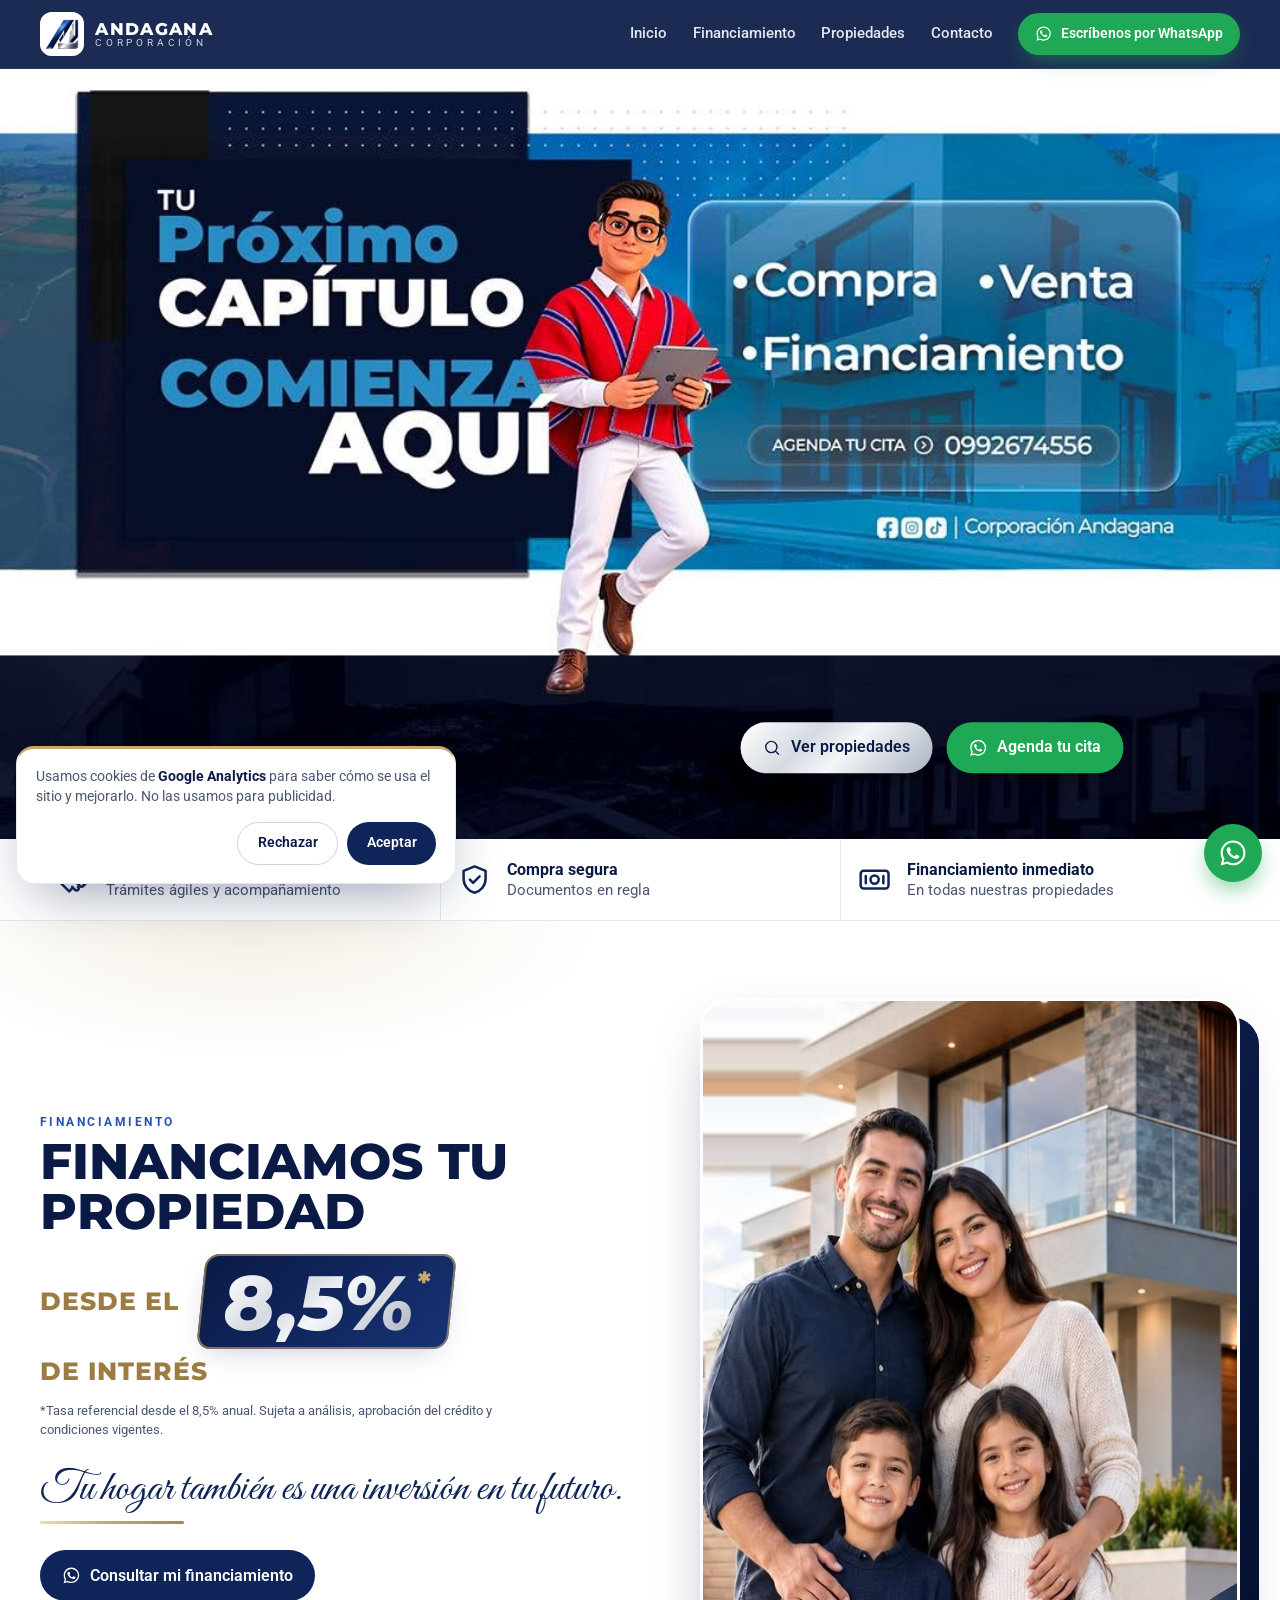
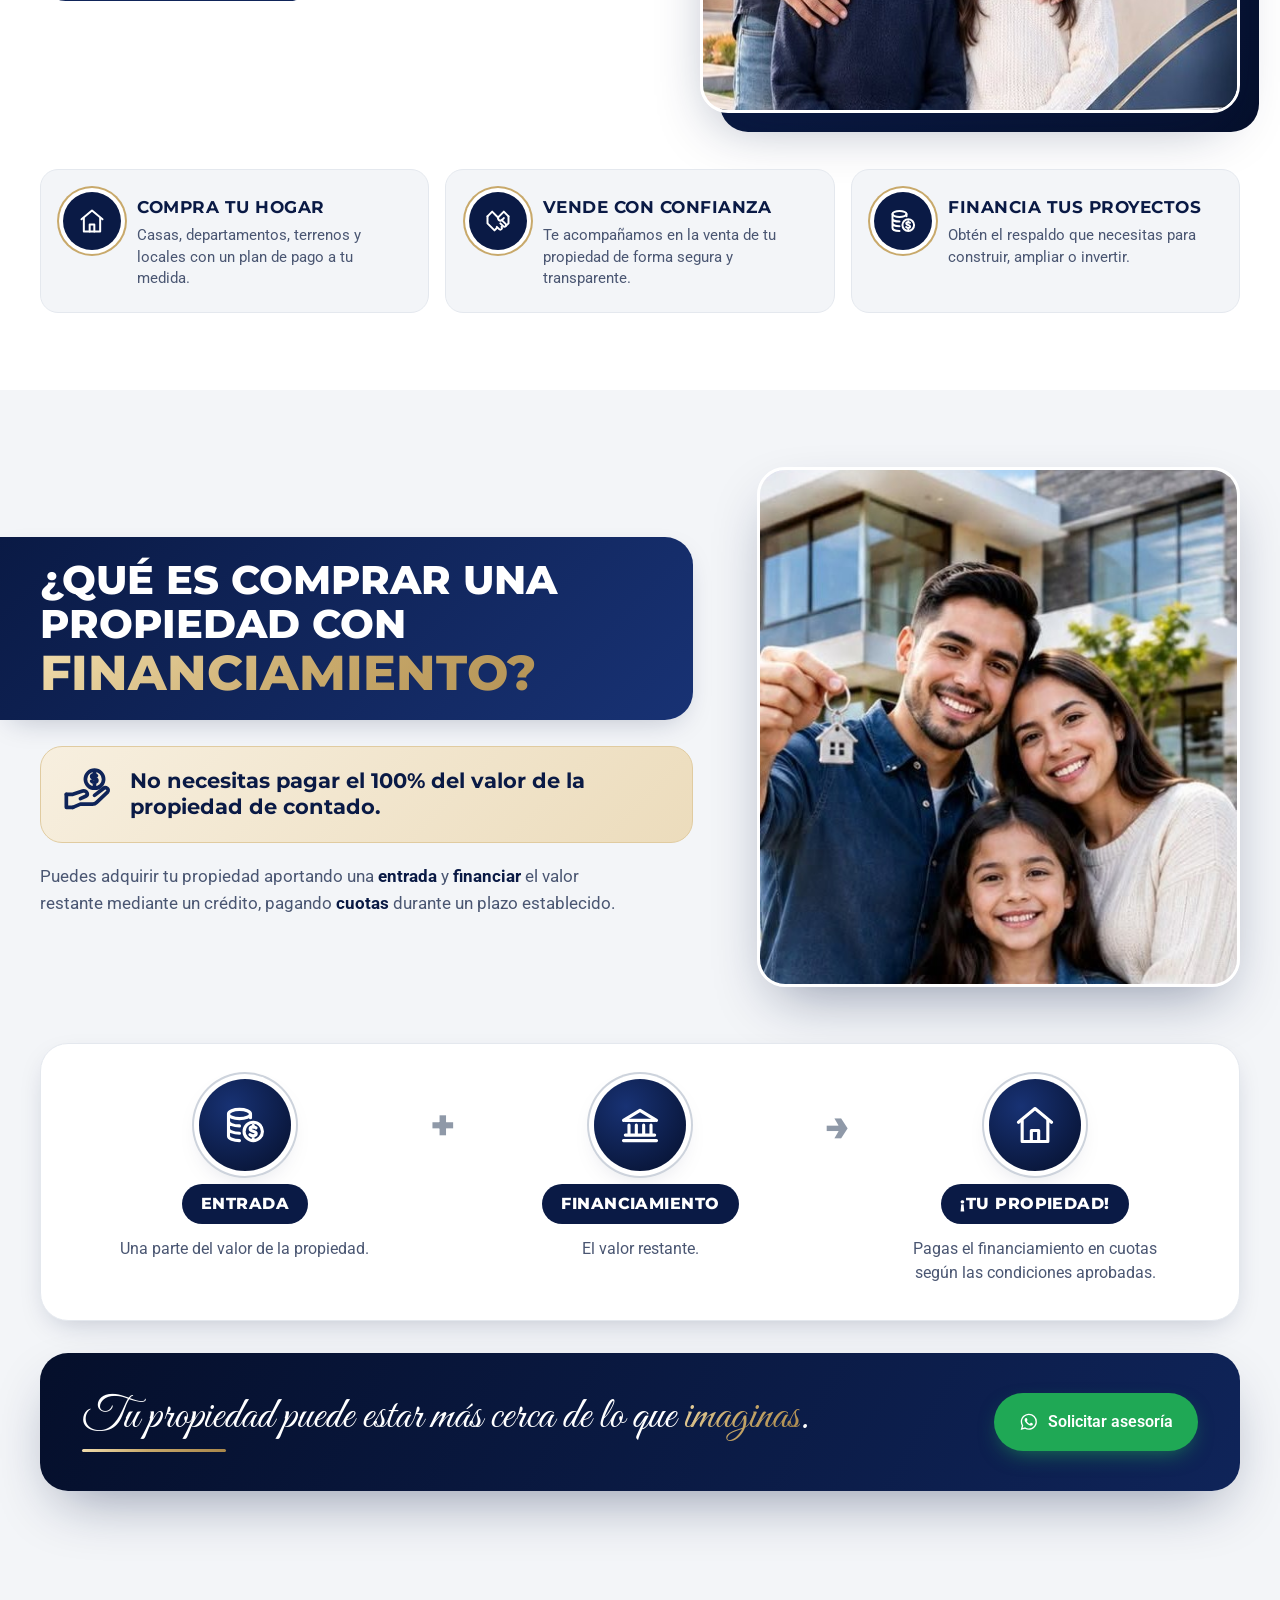
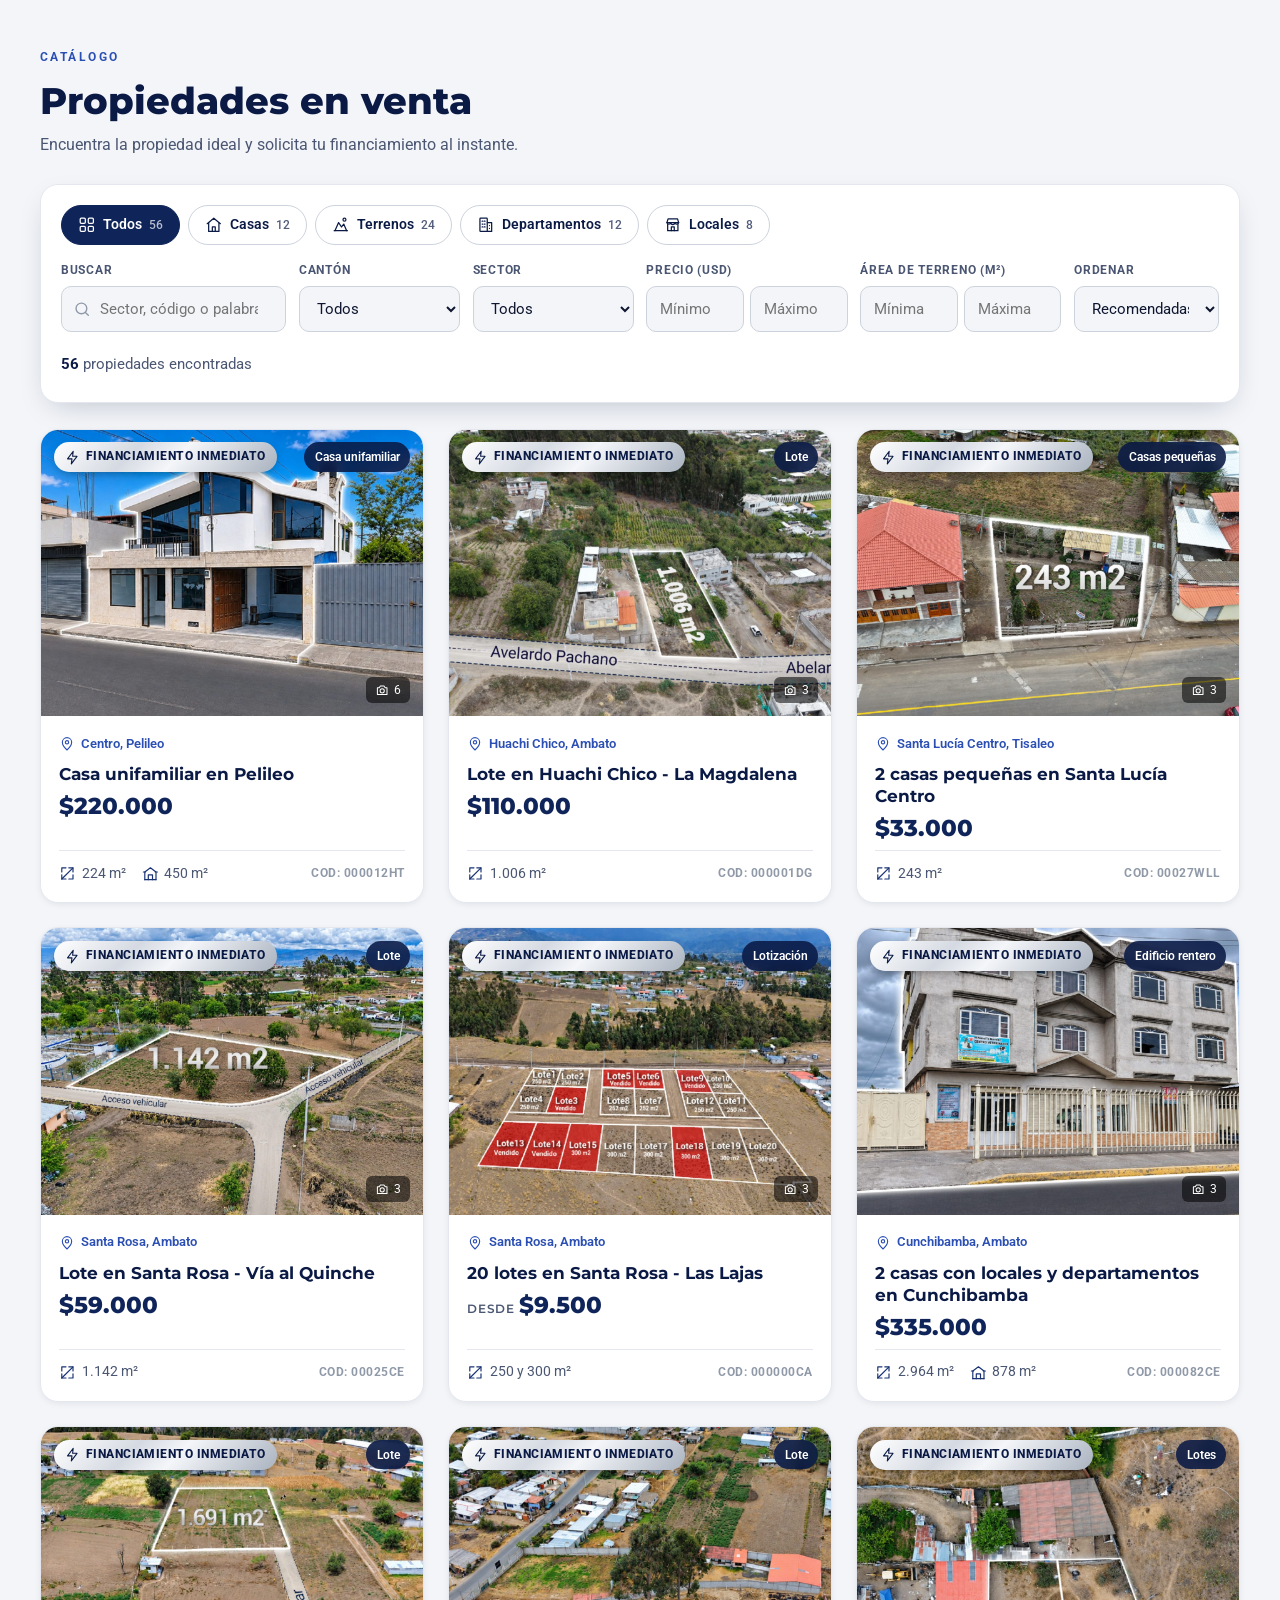
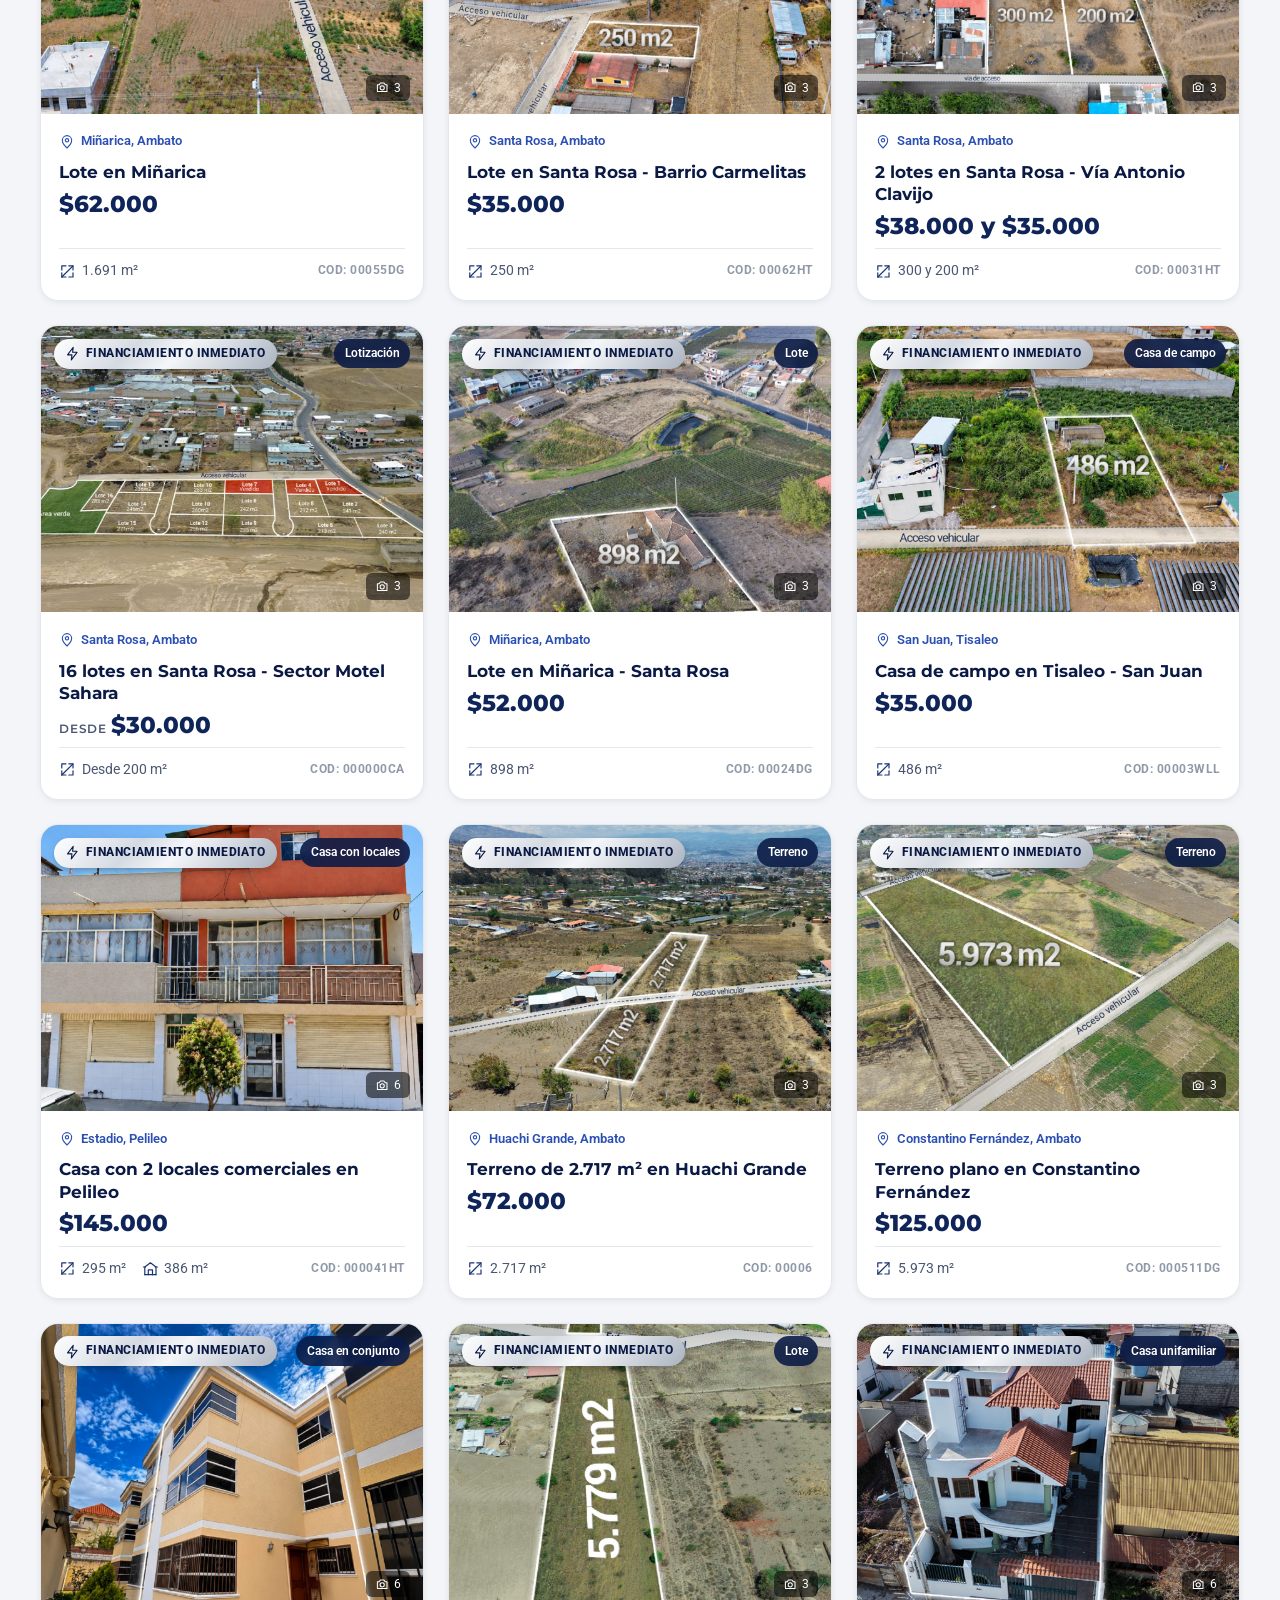
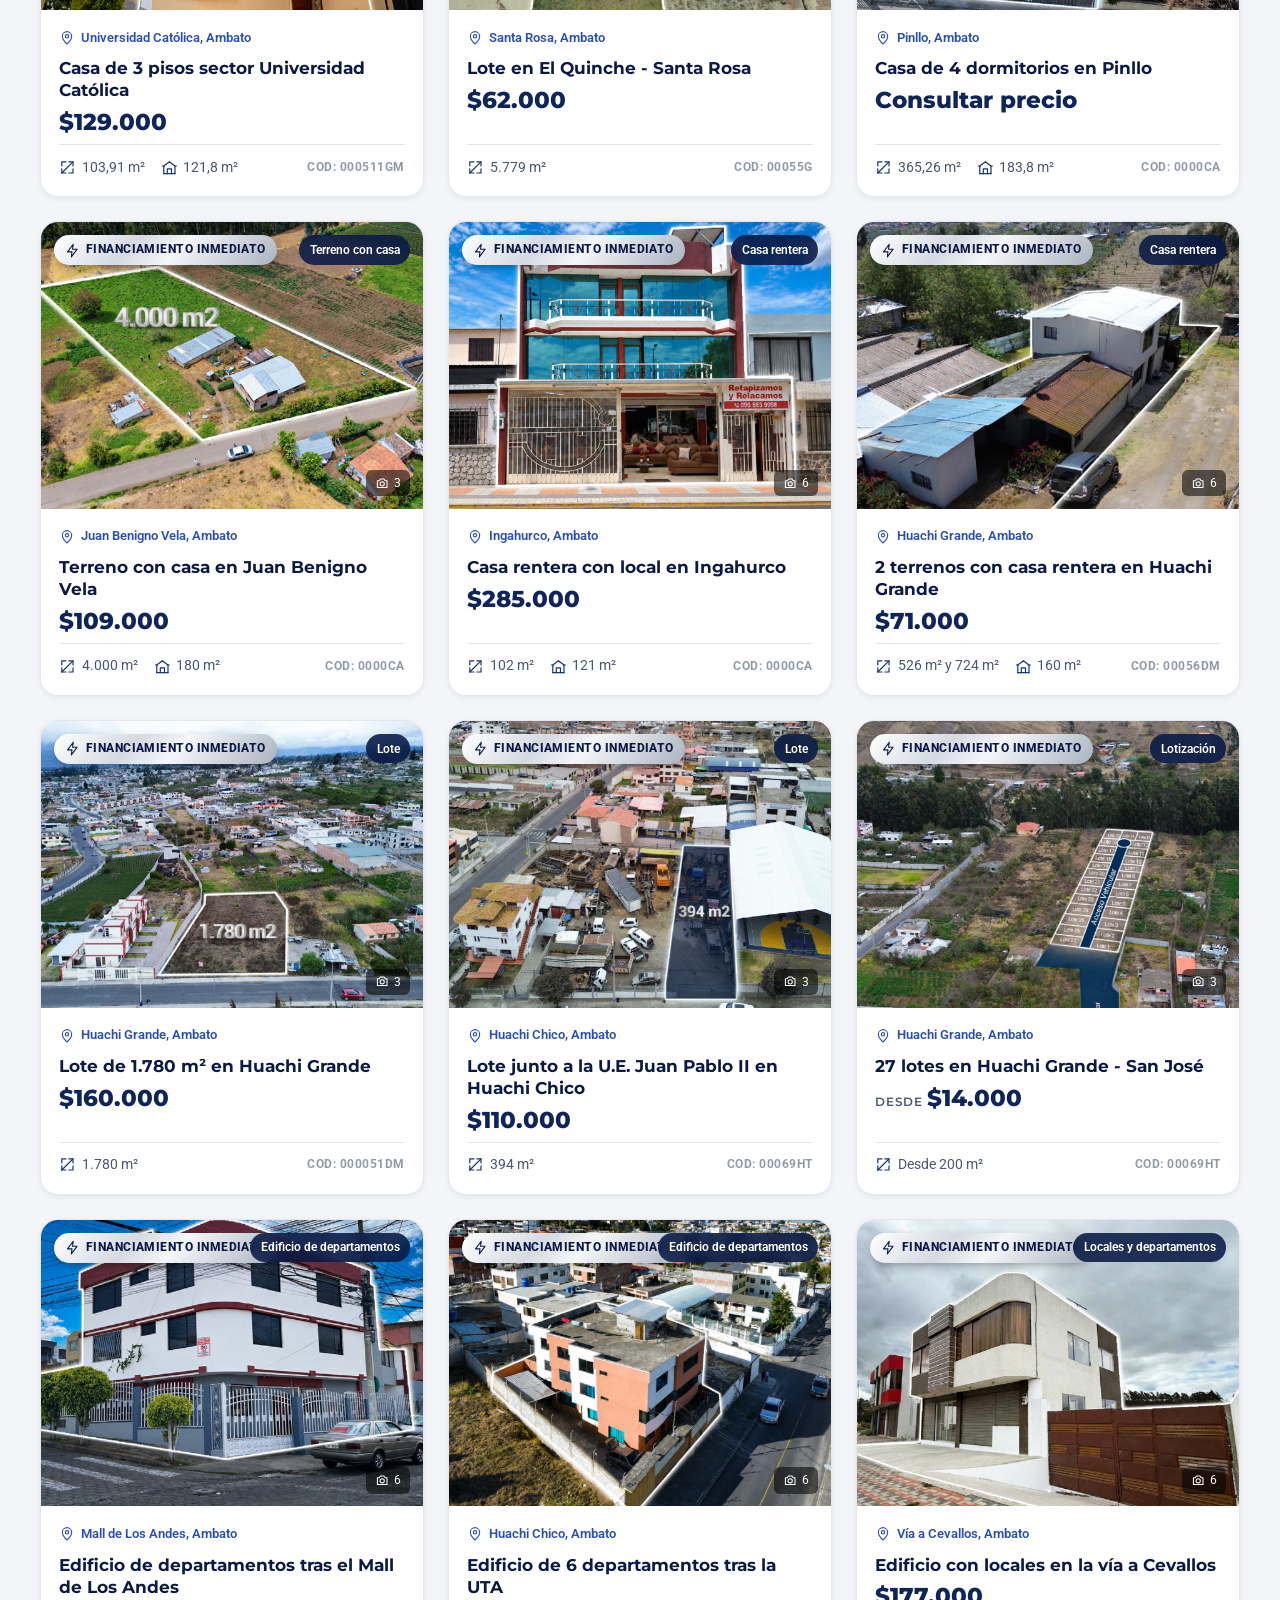
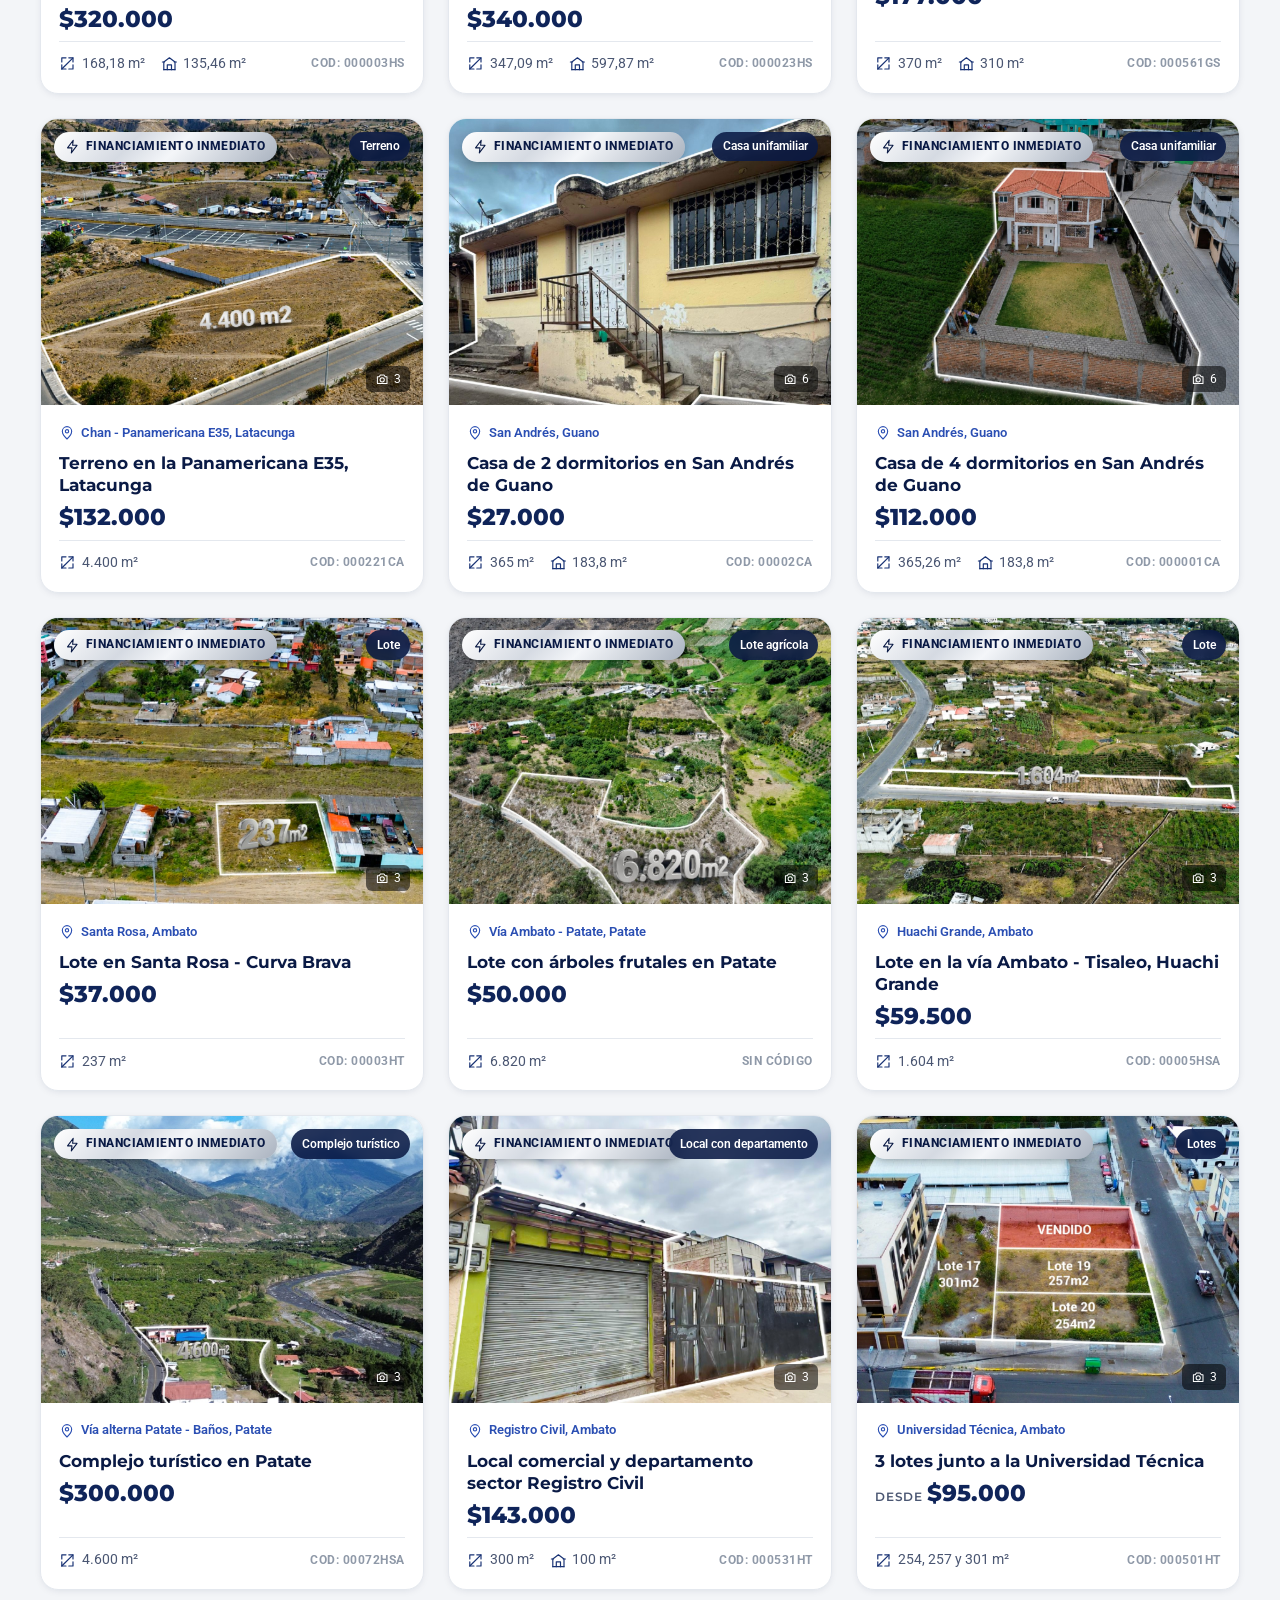
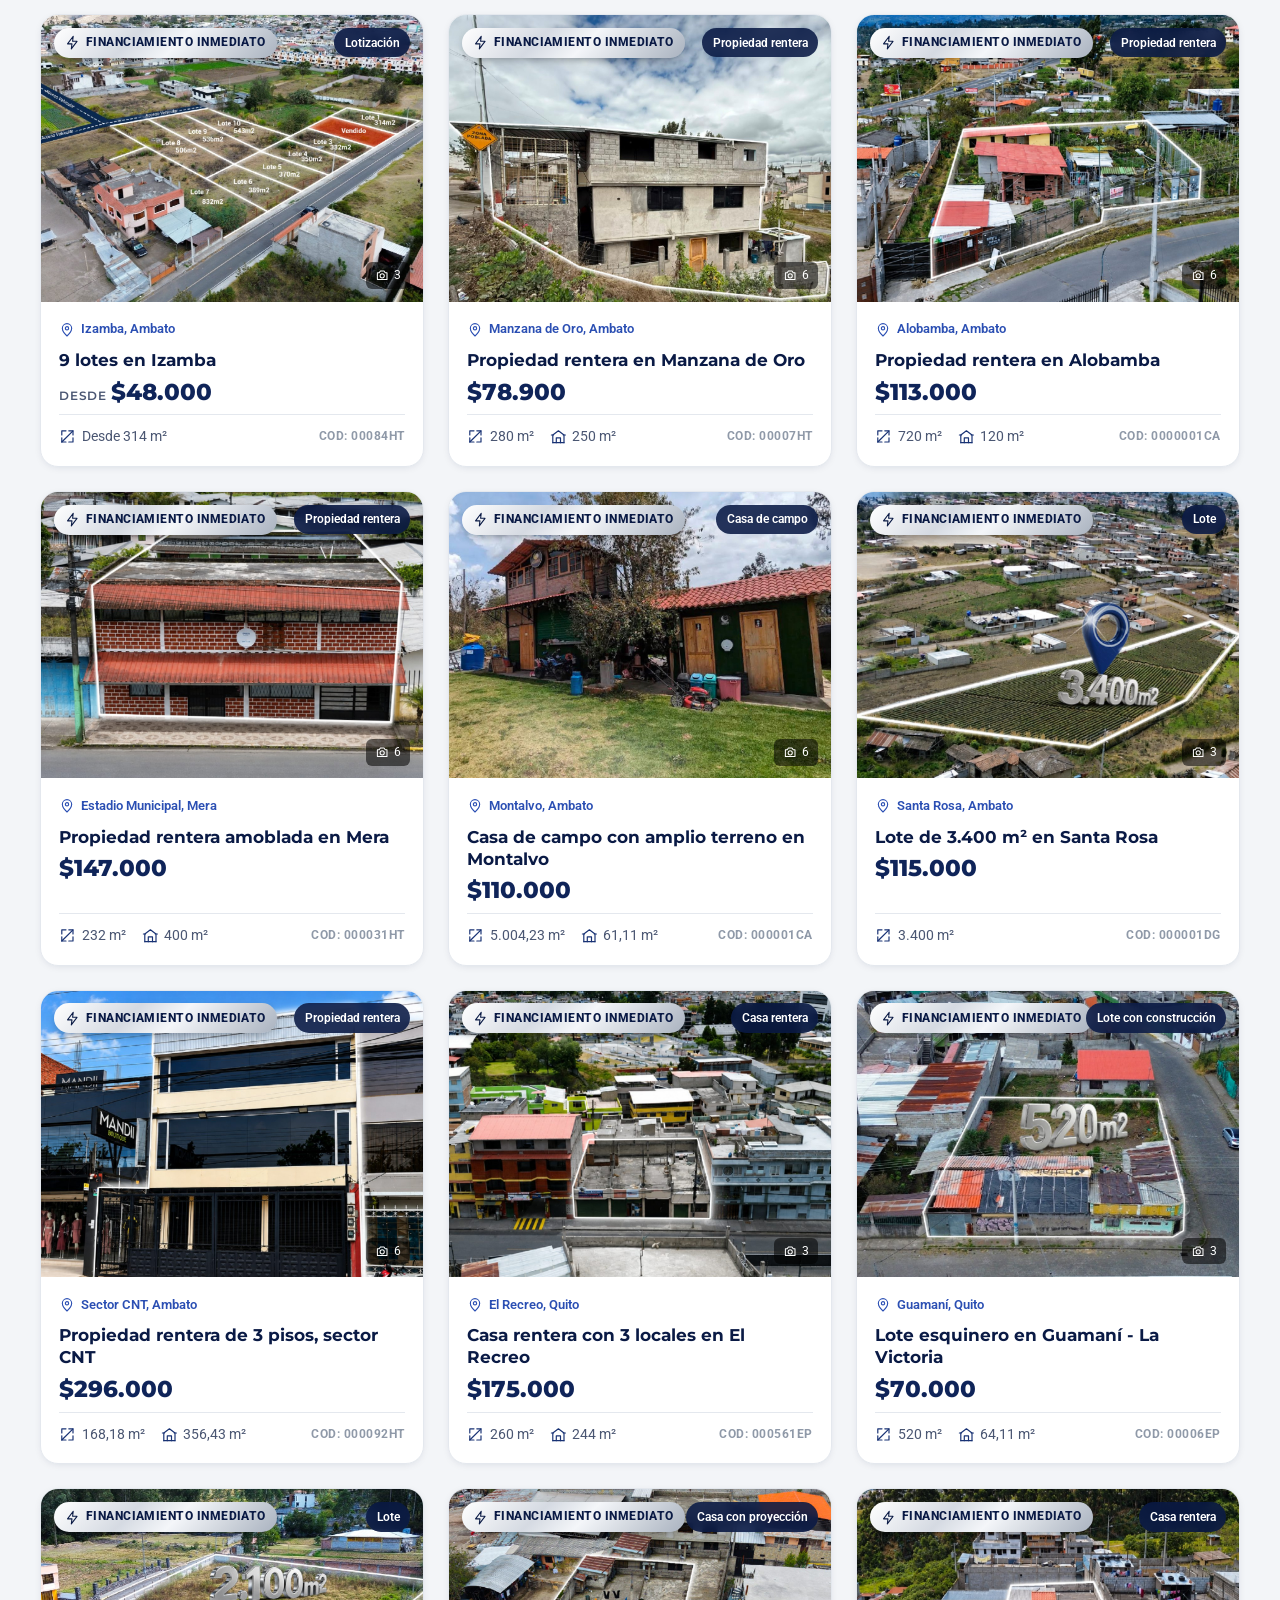
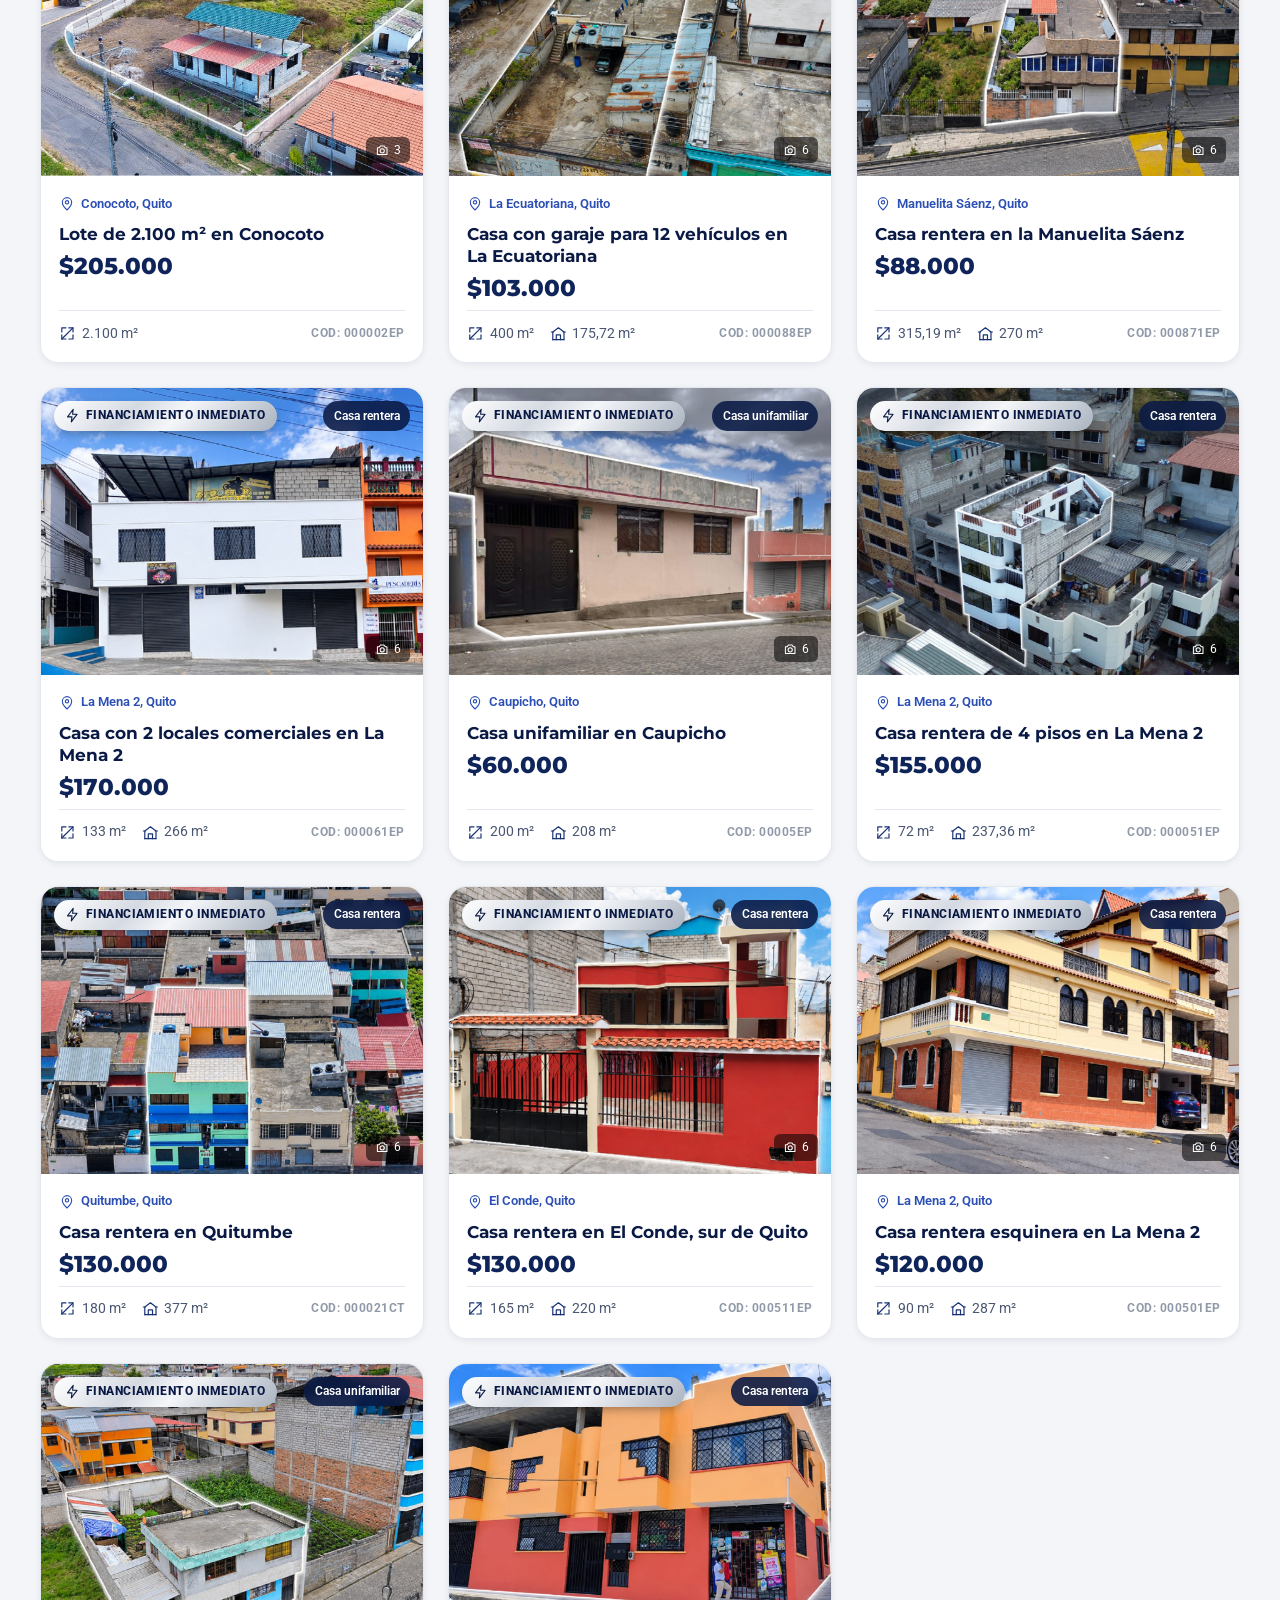
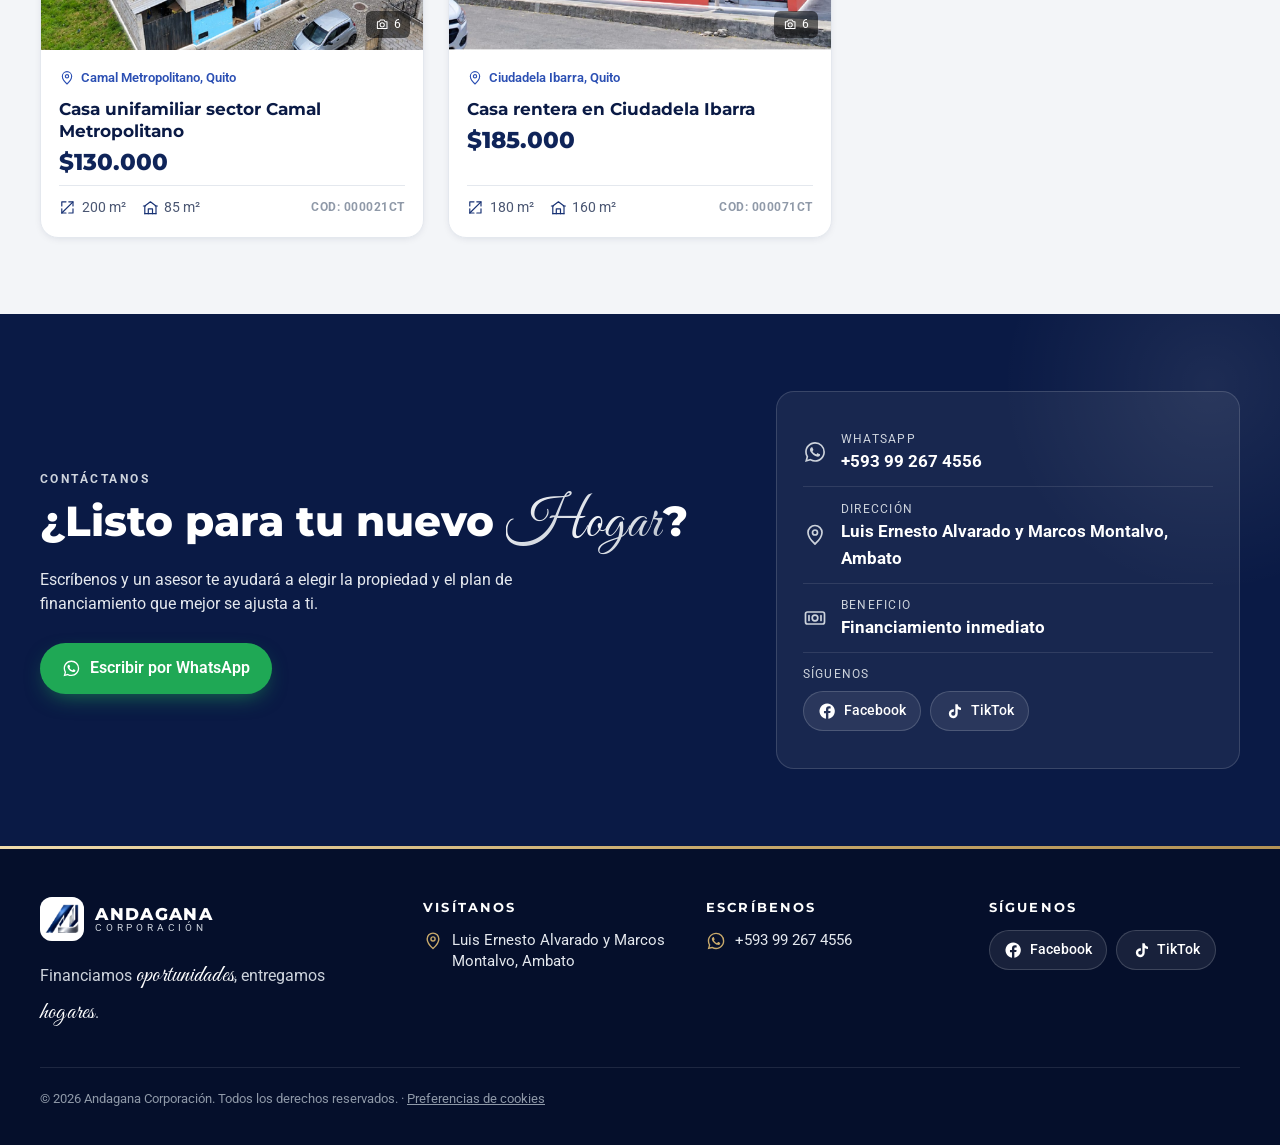
==== commit d2ef3e03: "Google Analytics 4 con eventos y aviso de cookies - GA4 (G-48472000GD) en todas las páginas con modo" ====
--- a/index.html
+++ b/index.html
@@ -11,6 +11,8 @@
   <link rel="preconnect" href="https://fonts.gstatic.com" crossorigin>
   <link href="https://fonts.googleapis.com/css2?family=Great+Vibes&family=Montserrat:wght@600;700;800&family=Roboto:wght@400;500;600;700&display=swap" rel="stylesheet">
   <link rel="stylesheet" href="css/estilos.css">
+  <!-- Google Analytics 4 y aviso de cookies -->
+  <script src="js/analitica.js"></script>
 </head>
 <body>
 
@@ -259,7 +261,7 @@
         </div>
       </div>
     </div>
-    <div class="contenedor pie-legal">© <span data-anio></span> Andagana Corporación. Todos los derechos reservados.</div>
+    <div class="contenedor pie-legal">© <span data-anio></span> Andagana Corporación. Todos los derechos reservados. · <button type="button" class="enlace-cookies" data-cookies>Preferencias de cookies</button></div>
   </footer>
 
   <a class="wa-flotante" data-wa-general target="_blank" rel="noopener" aria-label="Escribir por WhatsApp" data-icono="whatsapp"></a>
--- a/css/estilos.css
+++ b/css/estilos.css
@@ -562,3 +562,26 @@
   .aparecer { animation: aparecer .5s ease both; }
   @keyframes aparecer { from { opacity: 0; transform: translateY(14px); } to { opacity: 1; transform: none; } }
 }
+
+/* ---------- Aviso de cookies ---------- */
+.aviso-cookies {
+  position: fixed; left: 1rem; bottom: 1rem; z-index: 80; max-width: 440px;
+  display: flex; flex-direction: column; gap: .85rem; padding: 1.1rem 1.2rem;
+  background: var(--white); color: var(--ink); border-radius: var(--radius);
+  border: 1px solid var(--silver-200); border-top: 3px solid var(--gold-500); box-shadow: var(--shadow-lg);
+  transform: translateY(calc(100% + 2rem)); opacity: 0; transition: transform .35s ease, opacity .35s ease;
+}
+.aviso-cookies.visible { transform: none; opacity: 1; }
+.aviso-cookies p { margin: 0; font-size: .9rem; line-height: 1.45; color: var(--ink-soft); }
+.aviso-cookies strong { color: var(--navy-900); }
+.aviso-botones { display: flex; gap: .6rem; justify-content: flex-end; }
+.aviso-botones .btn { padding: .6rem 1.2rem; font-size: .9rem; }
+.btn-borde-navy { background: transparent; color: var(--navy-900); border: 1.5px solid var(--silver-300); }
+.btn-borde-navy:hover { background: var(--silver-100); }
+.enlace-cookies { background: none; border: 0; padding: 0; color: inherit; font-size: inherit; text-decoration: underline; cursor: pointer; }
+.enlace-cookies:hover { color: var(--white); }
+@media (max-width: 760px) {
+  .aviso-cookies { left: .6rem; right: .6rem; bottom: .6rem; max-width: none; }
+  .aviso-botones .btn { flex: 1; }
+  body.con-barra .aviso-cookies { bottom: calc(76px + .6rem); }
+}
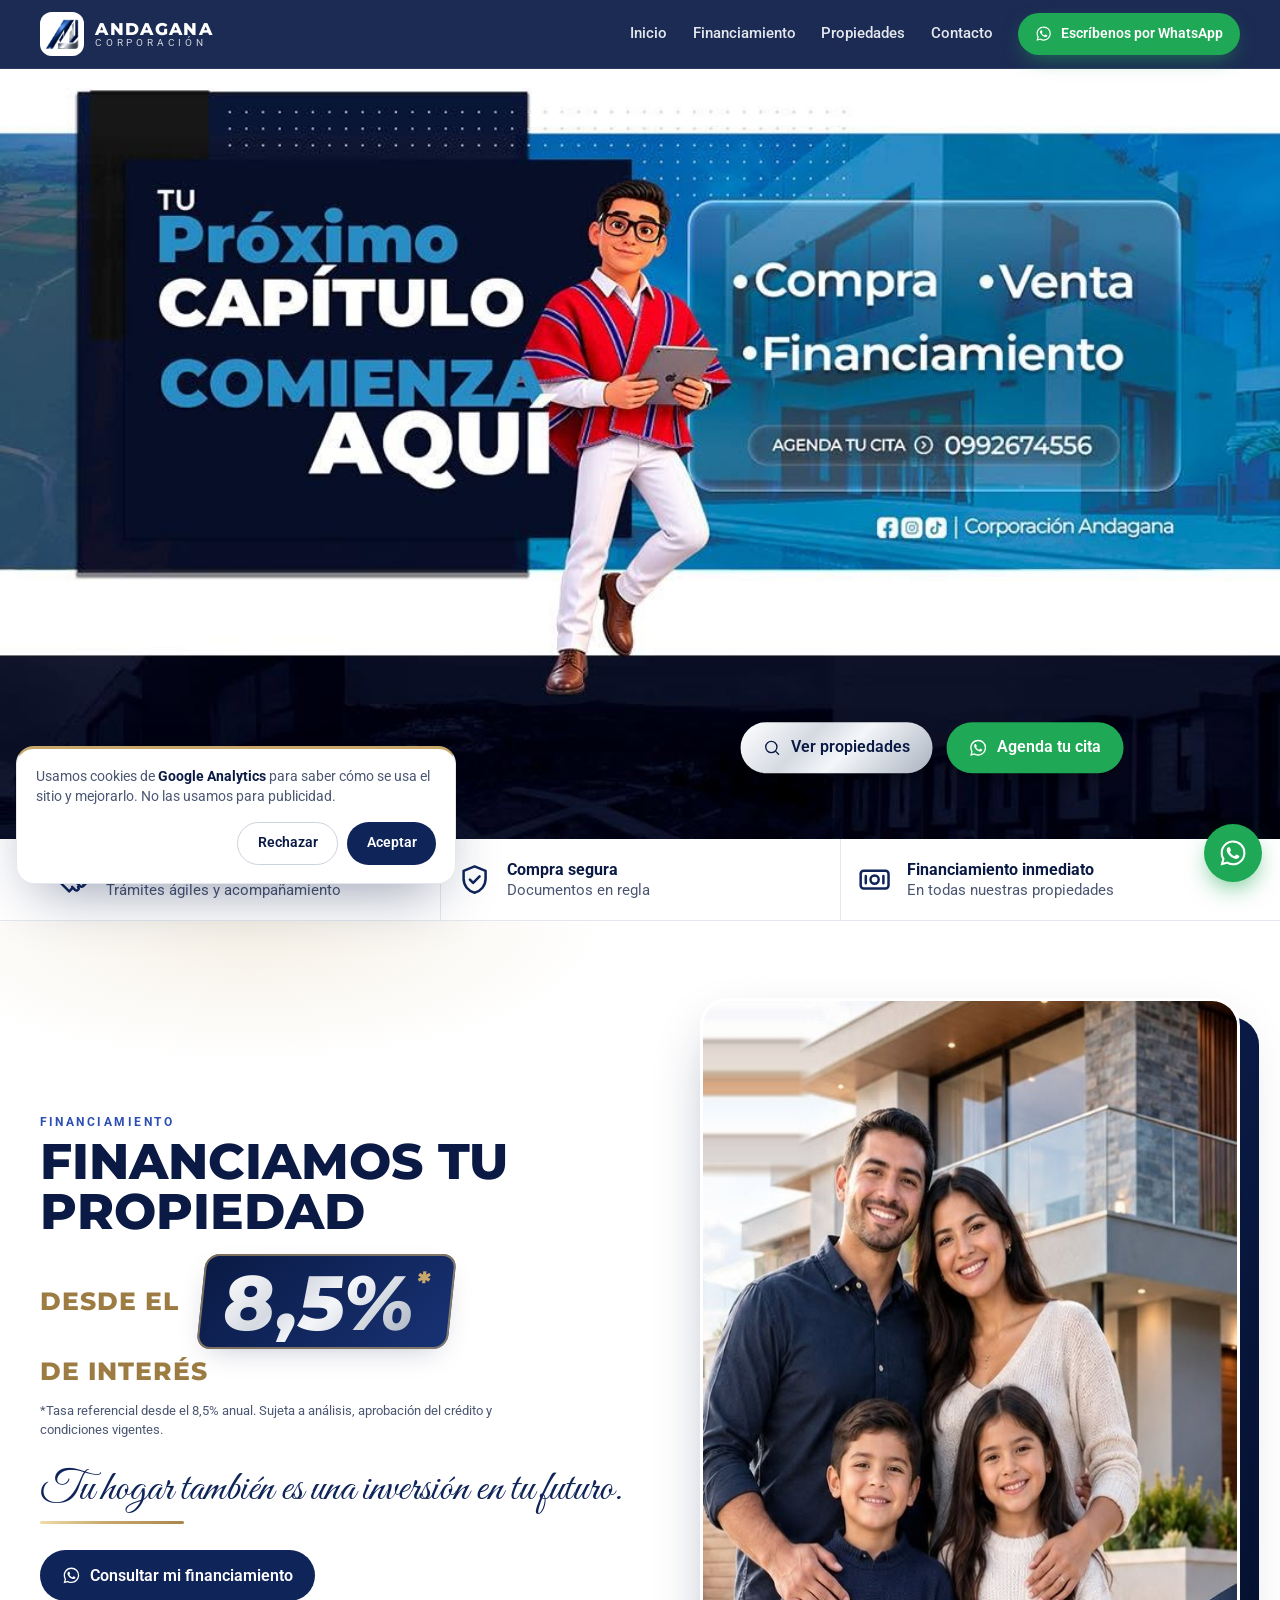
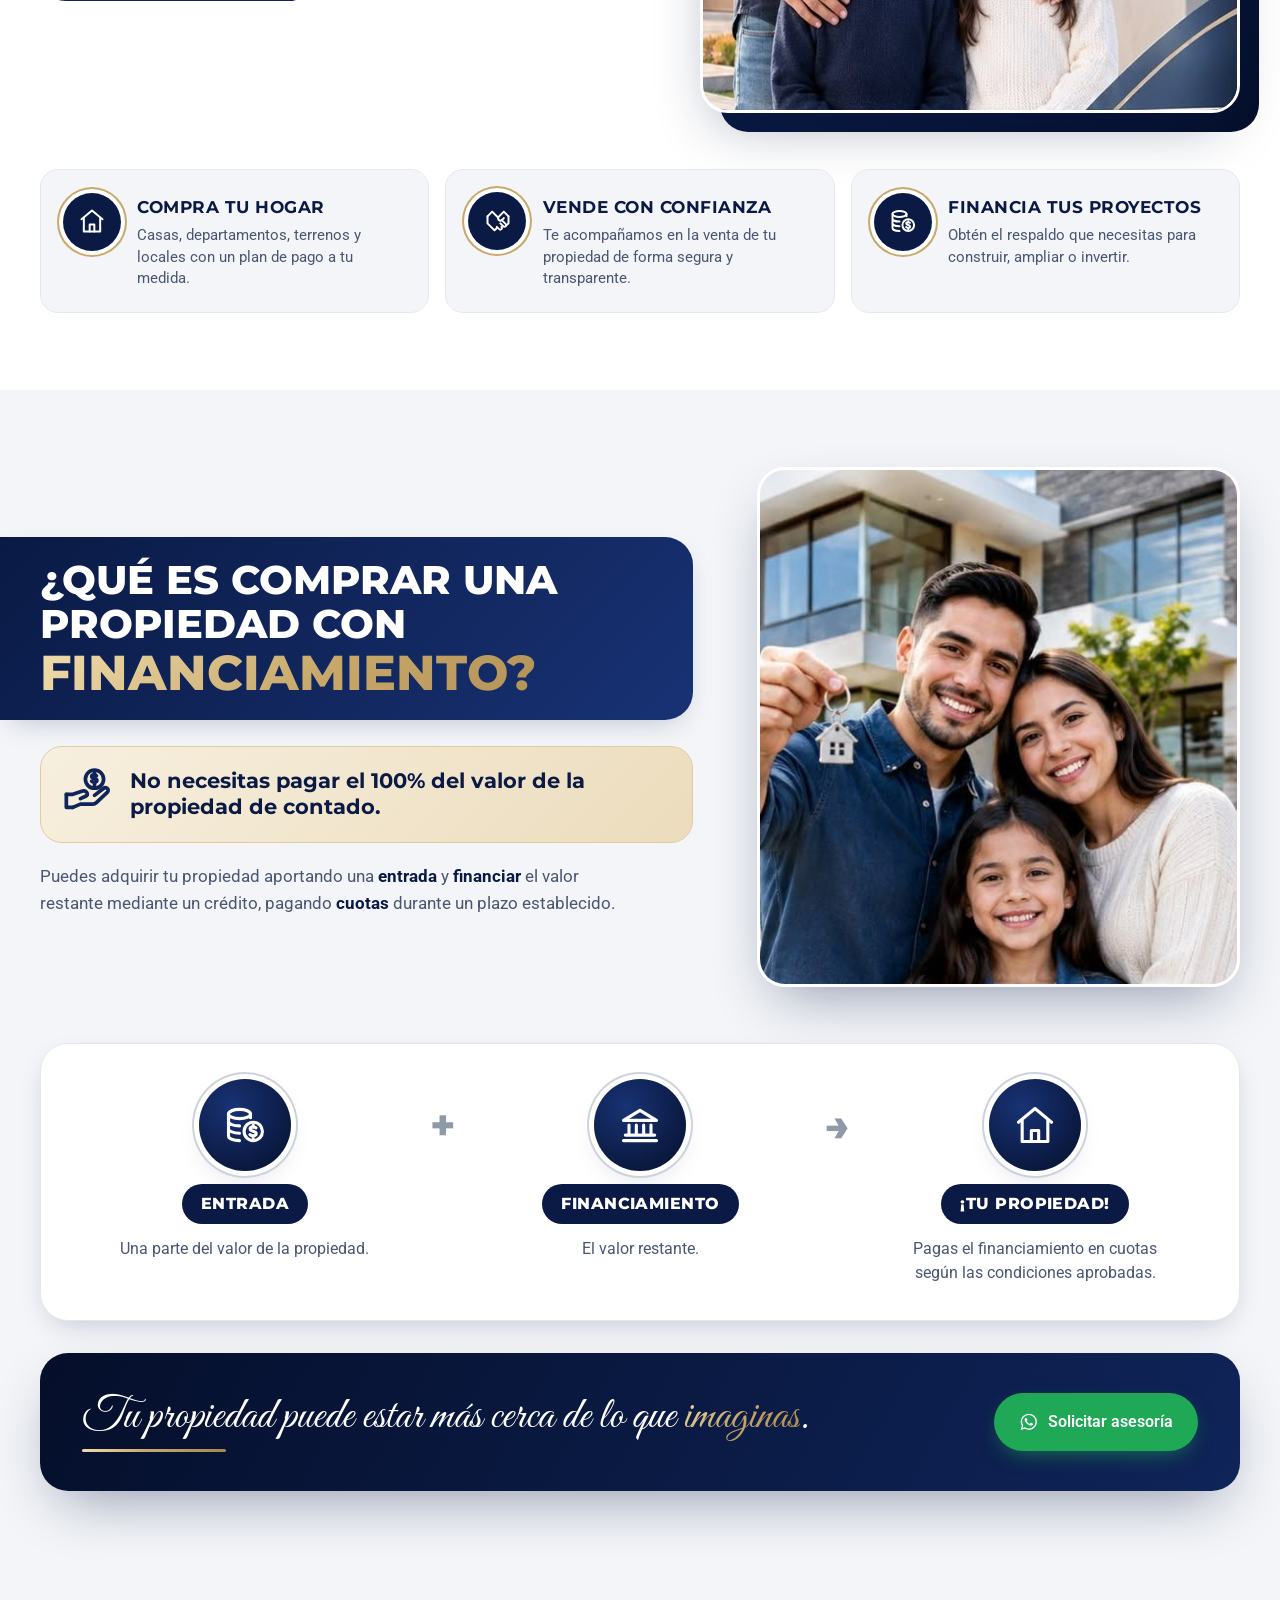
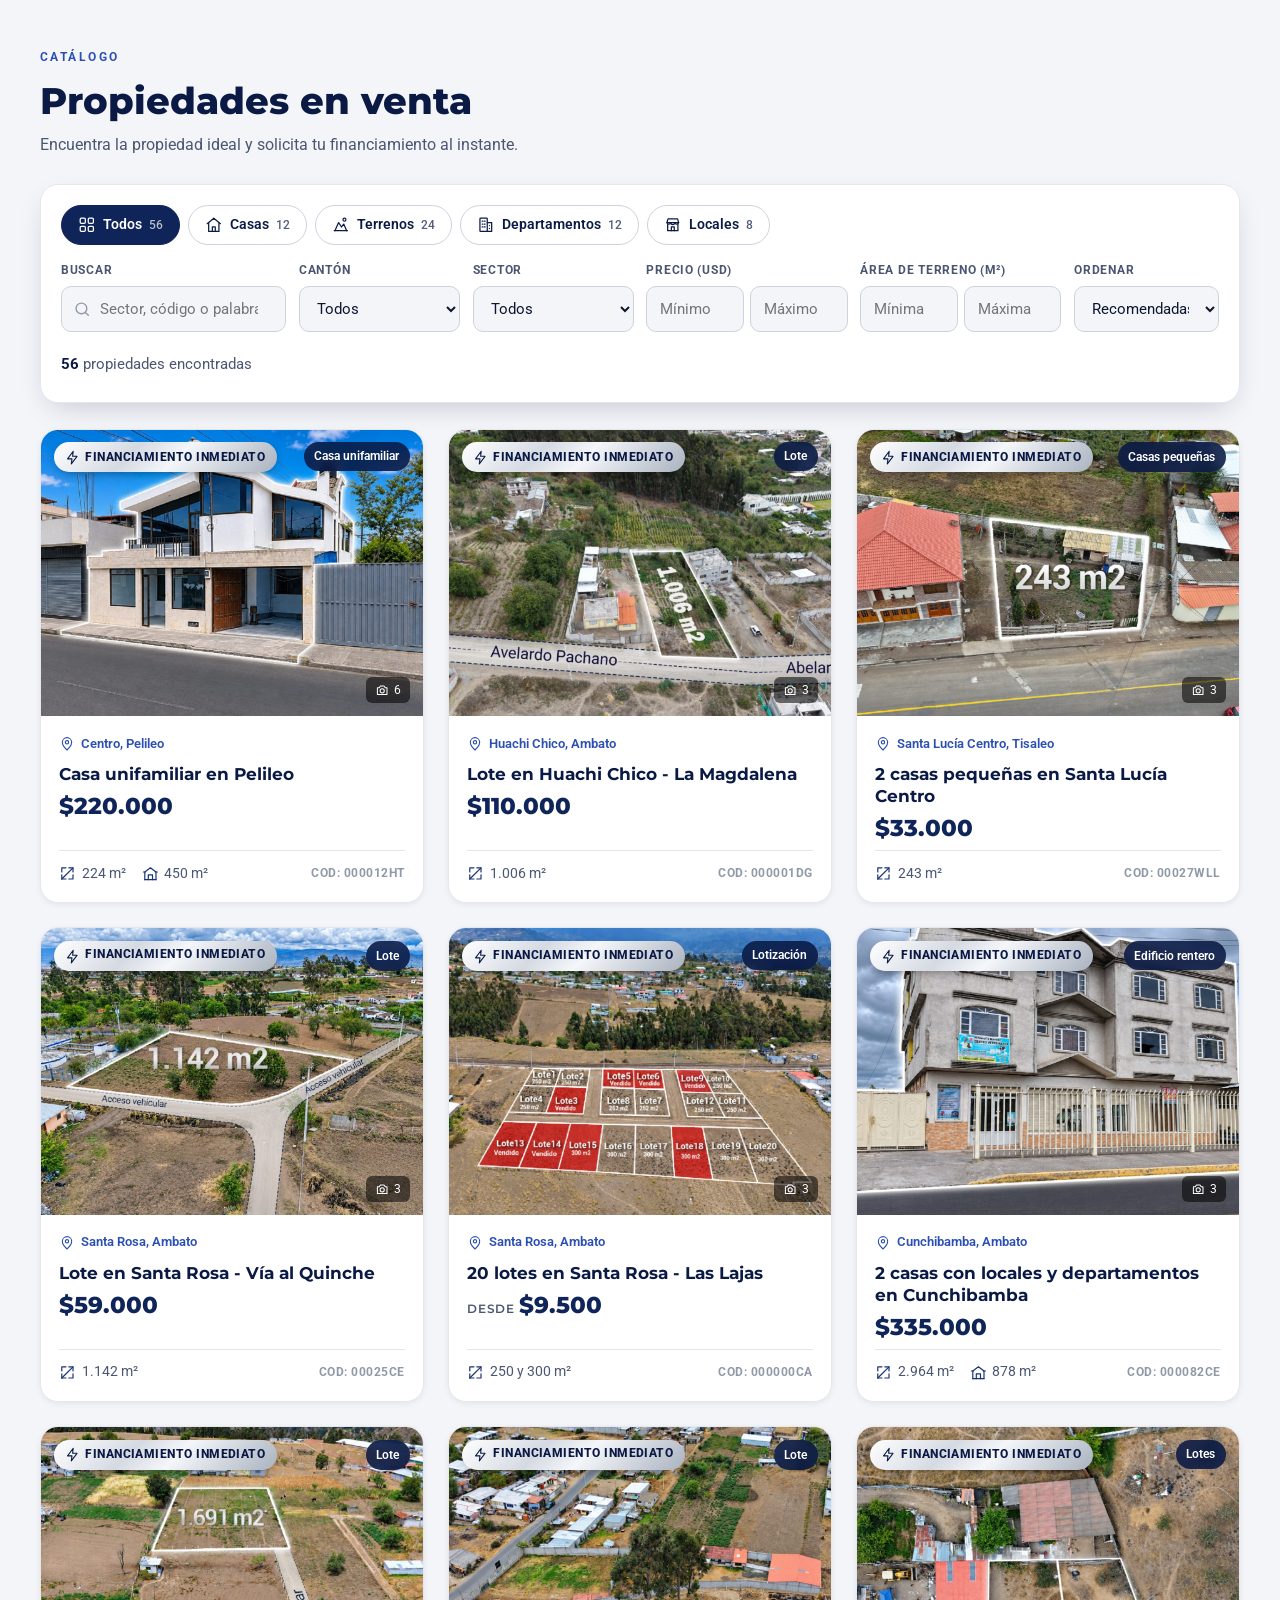
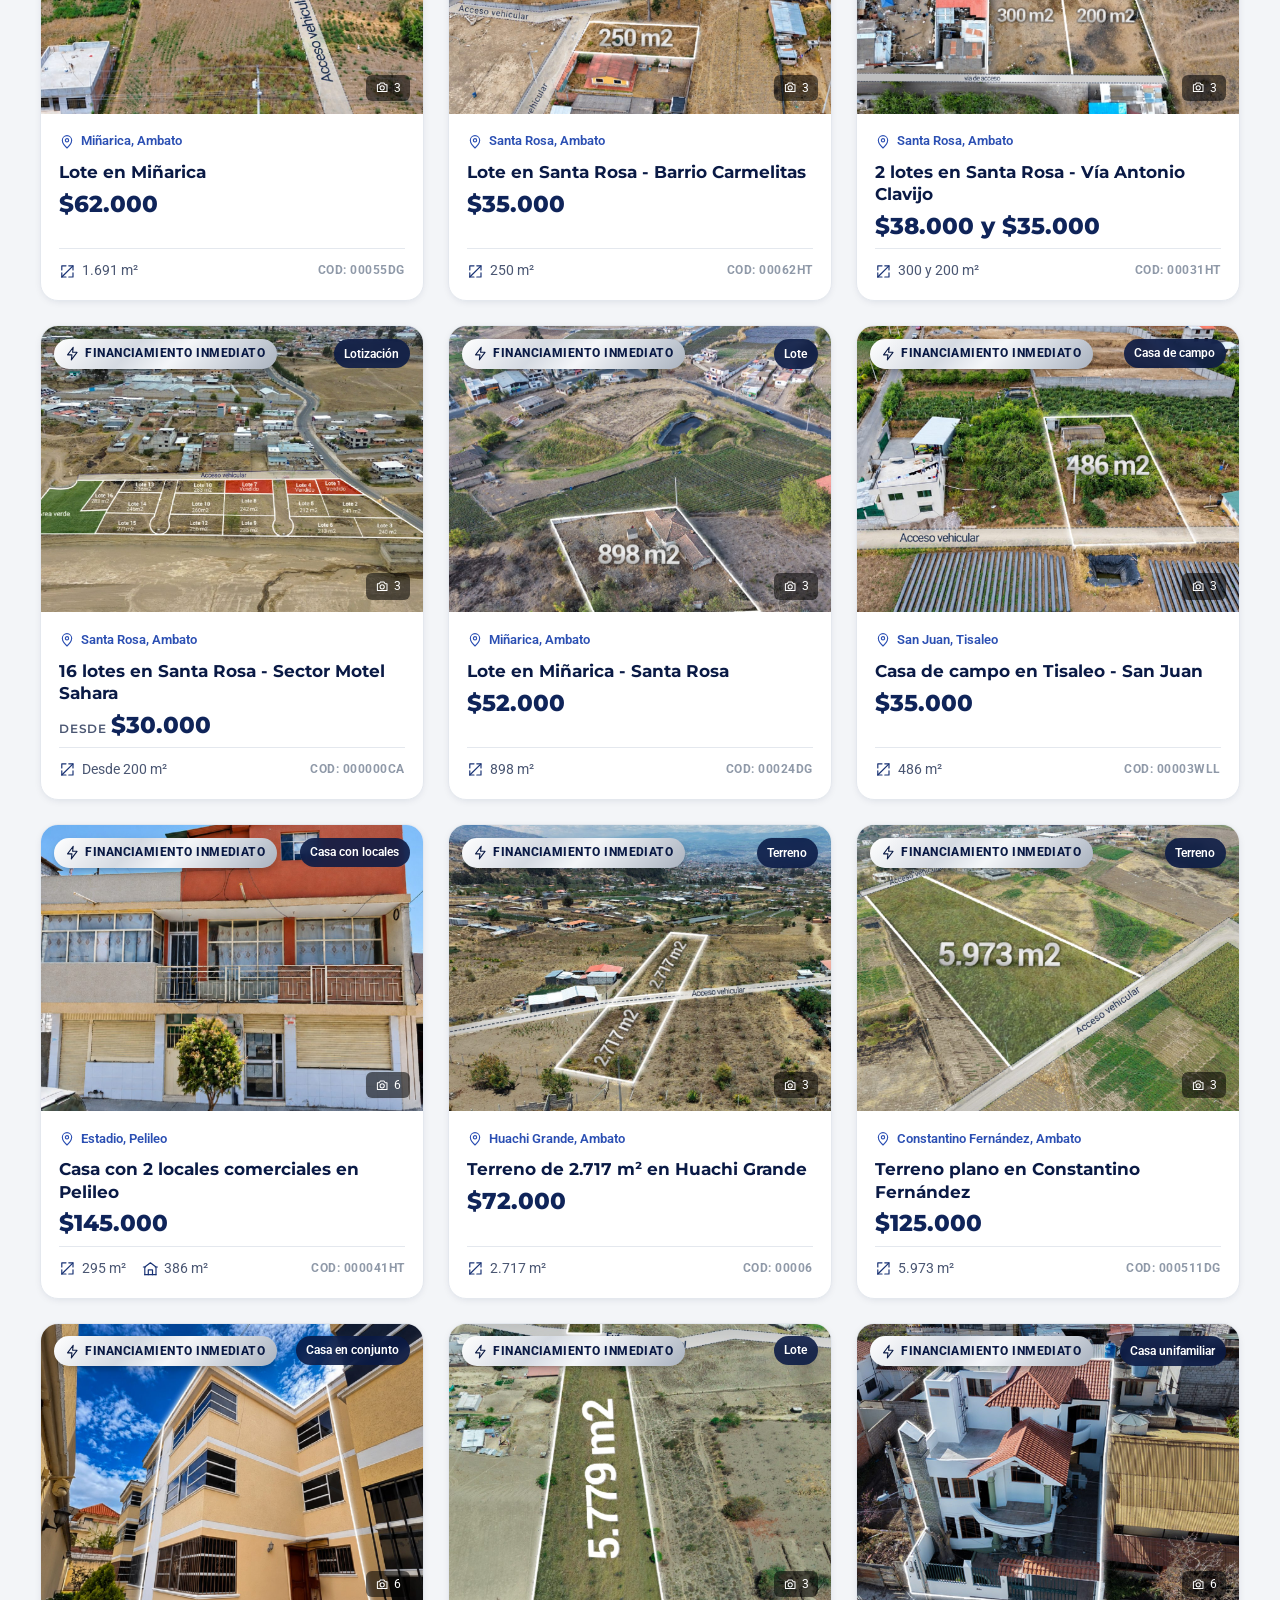
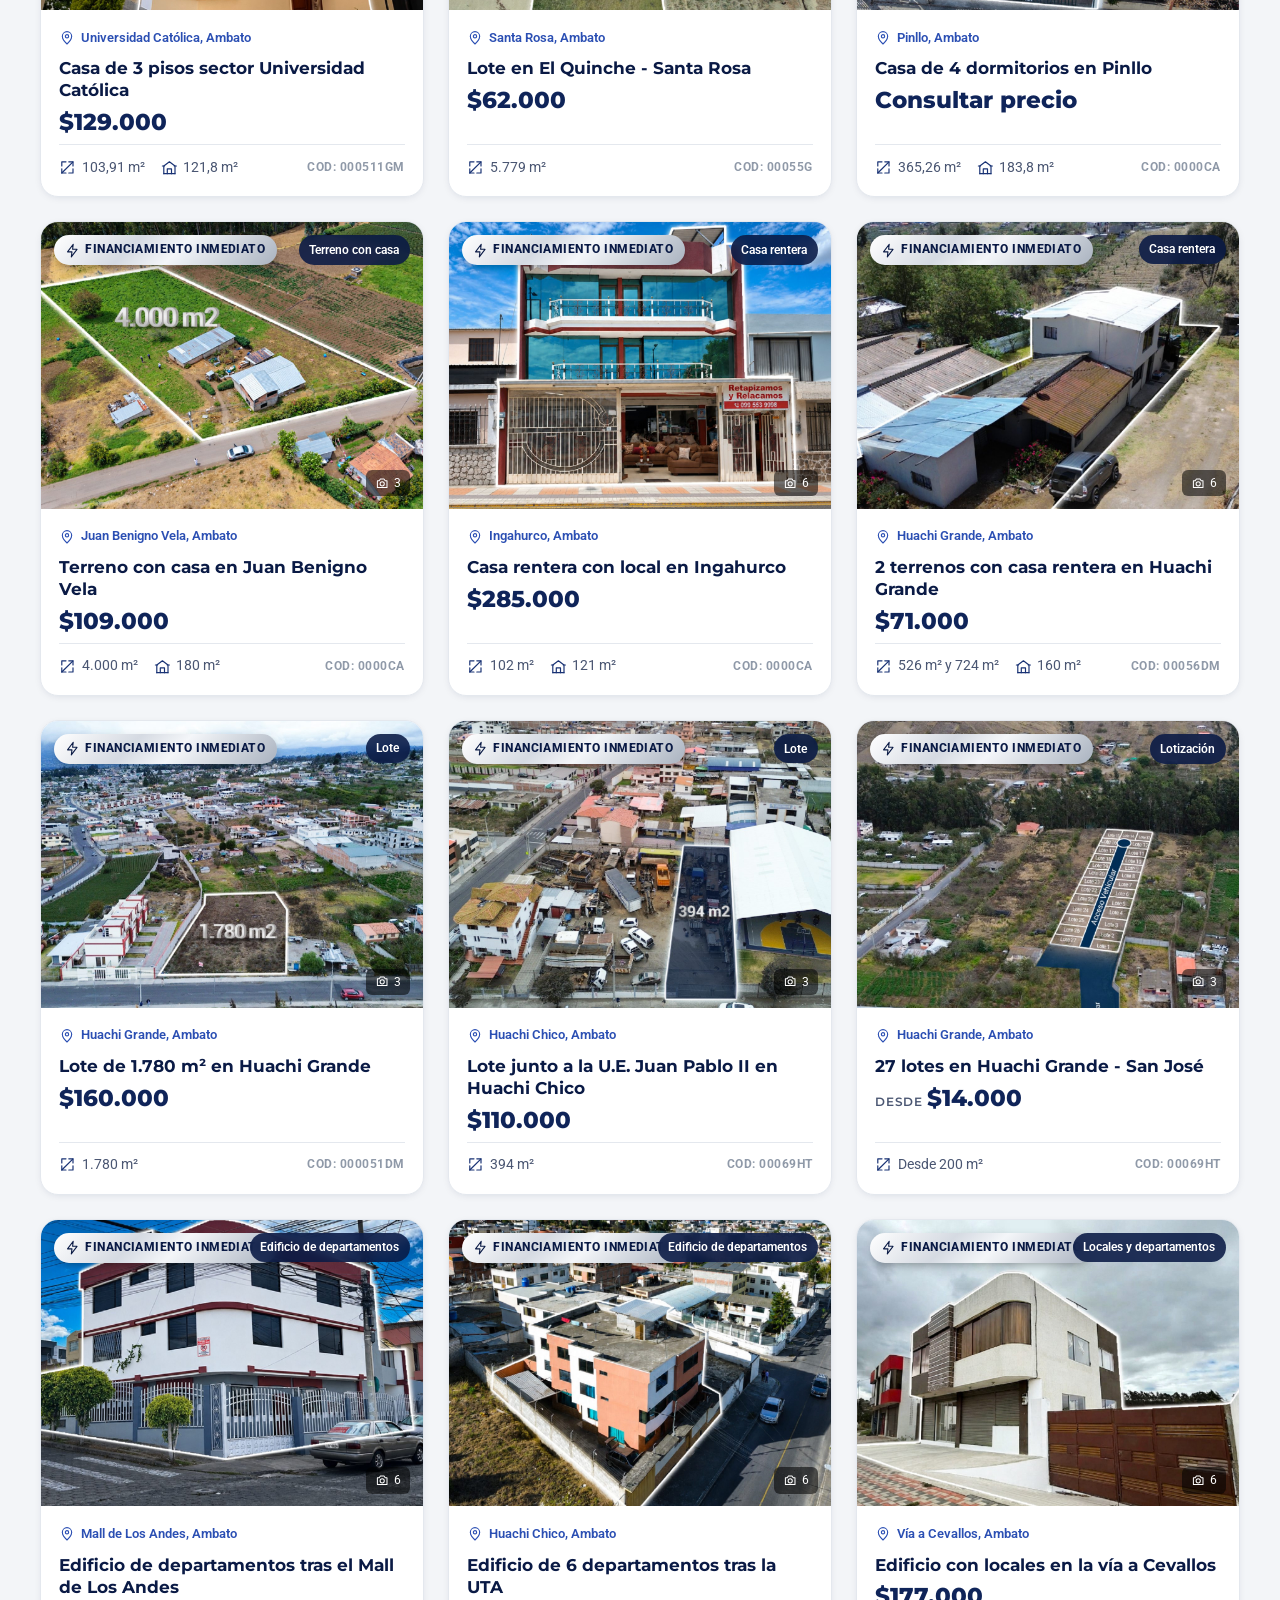
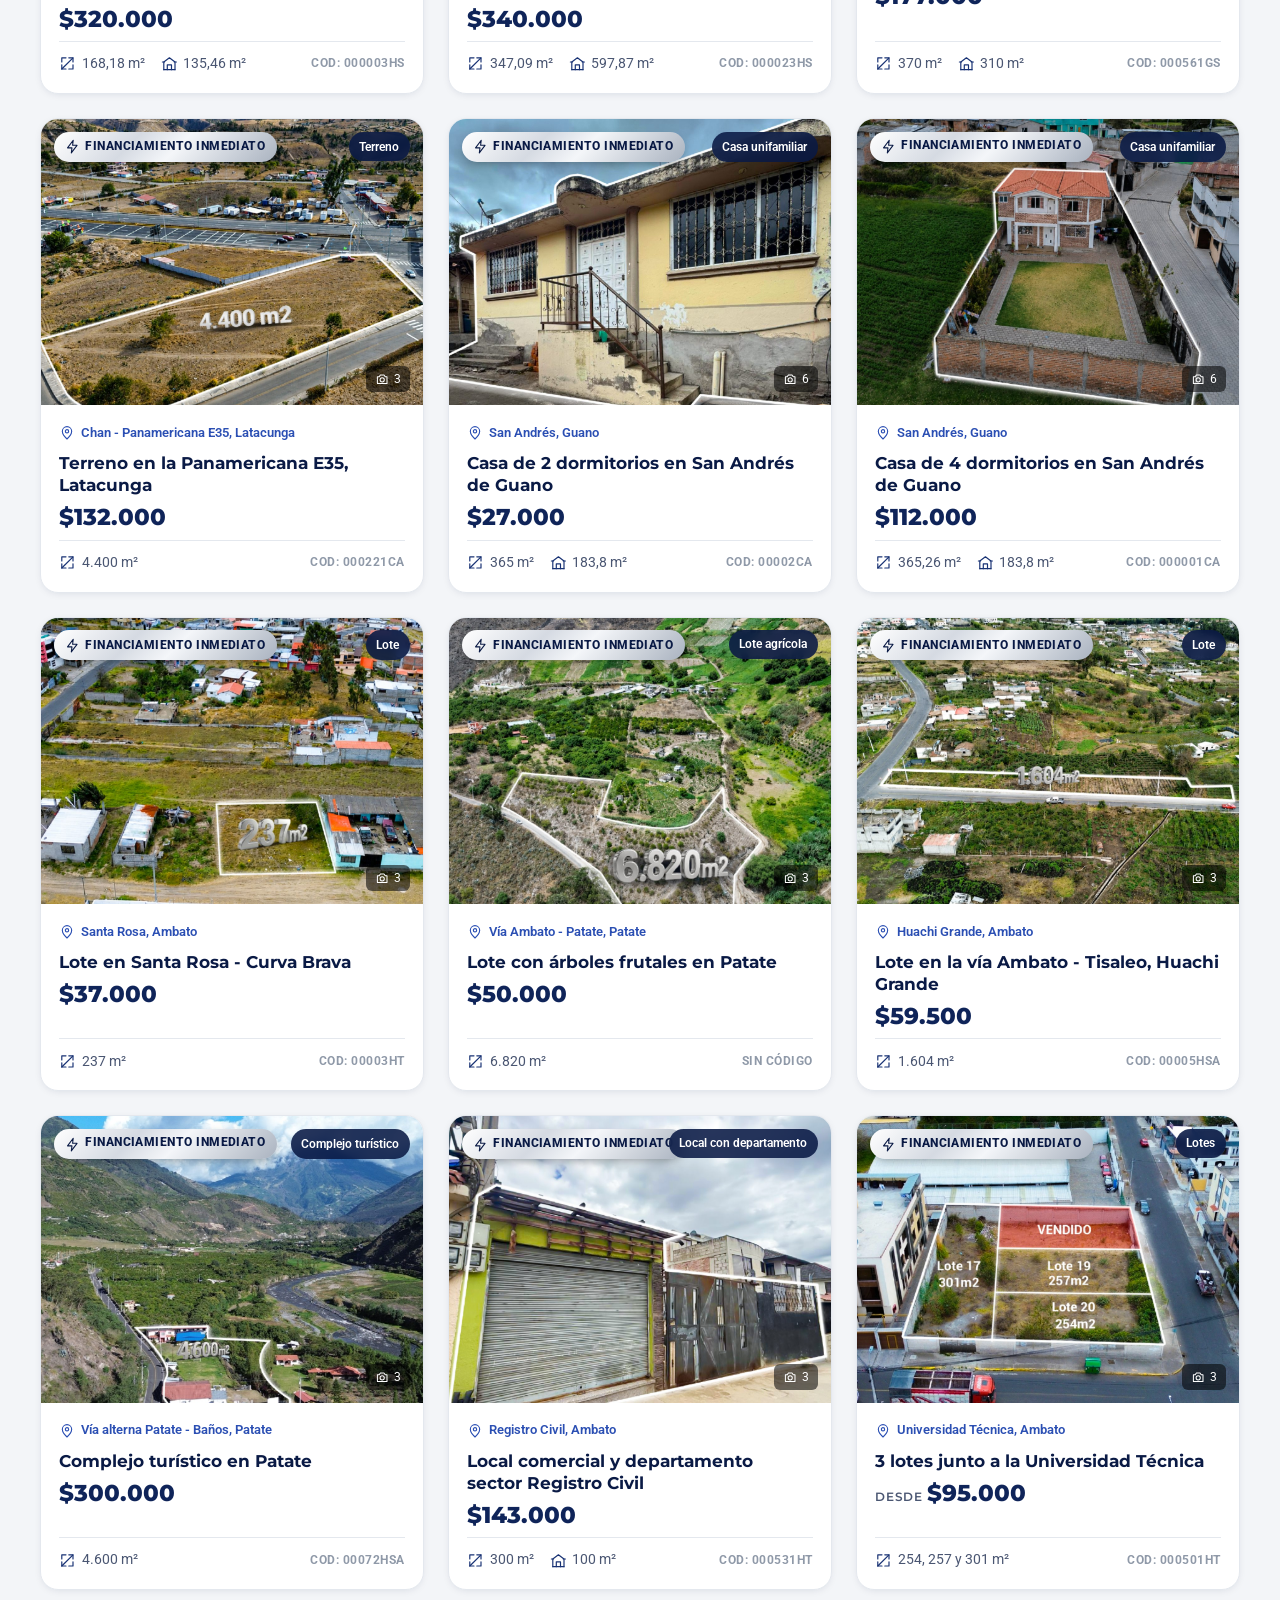
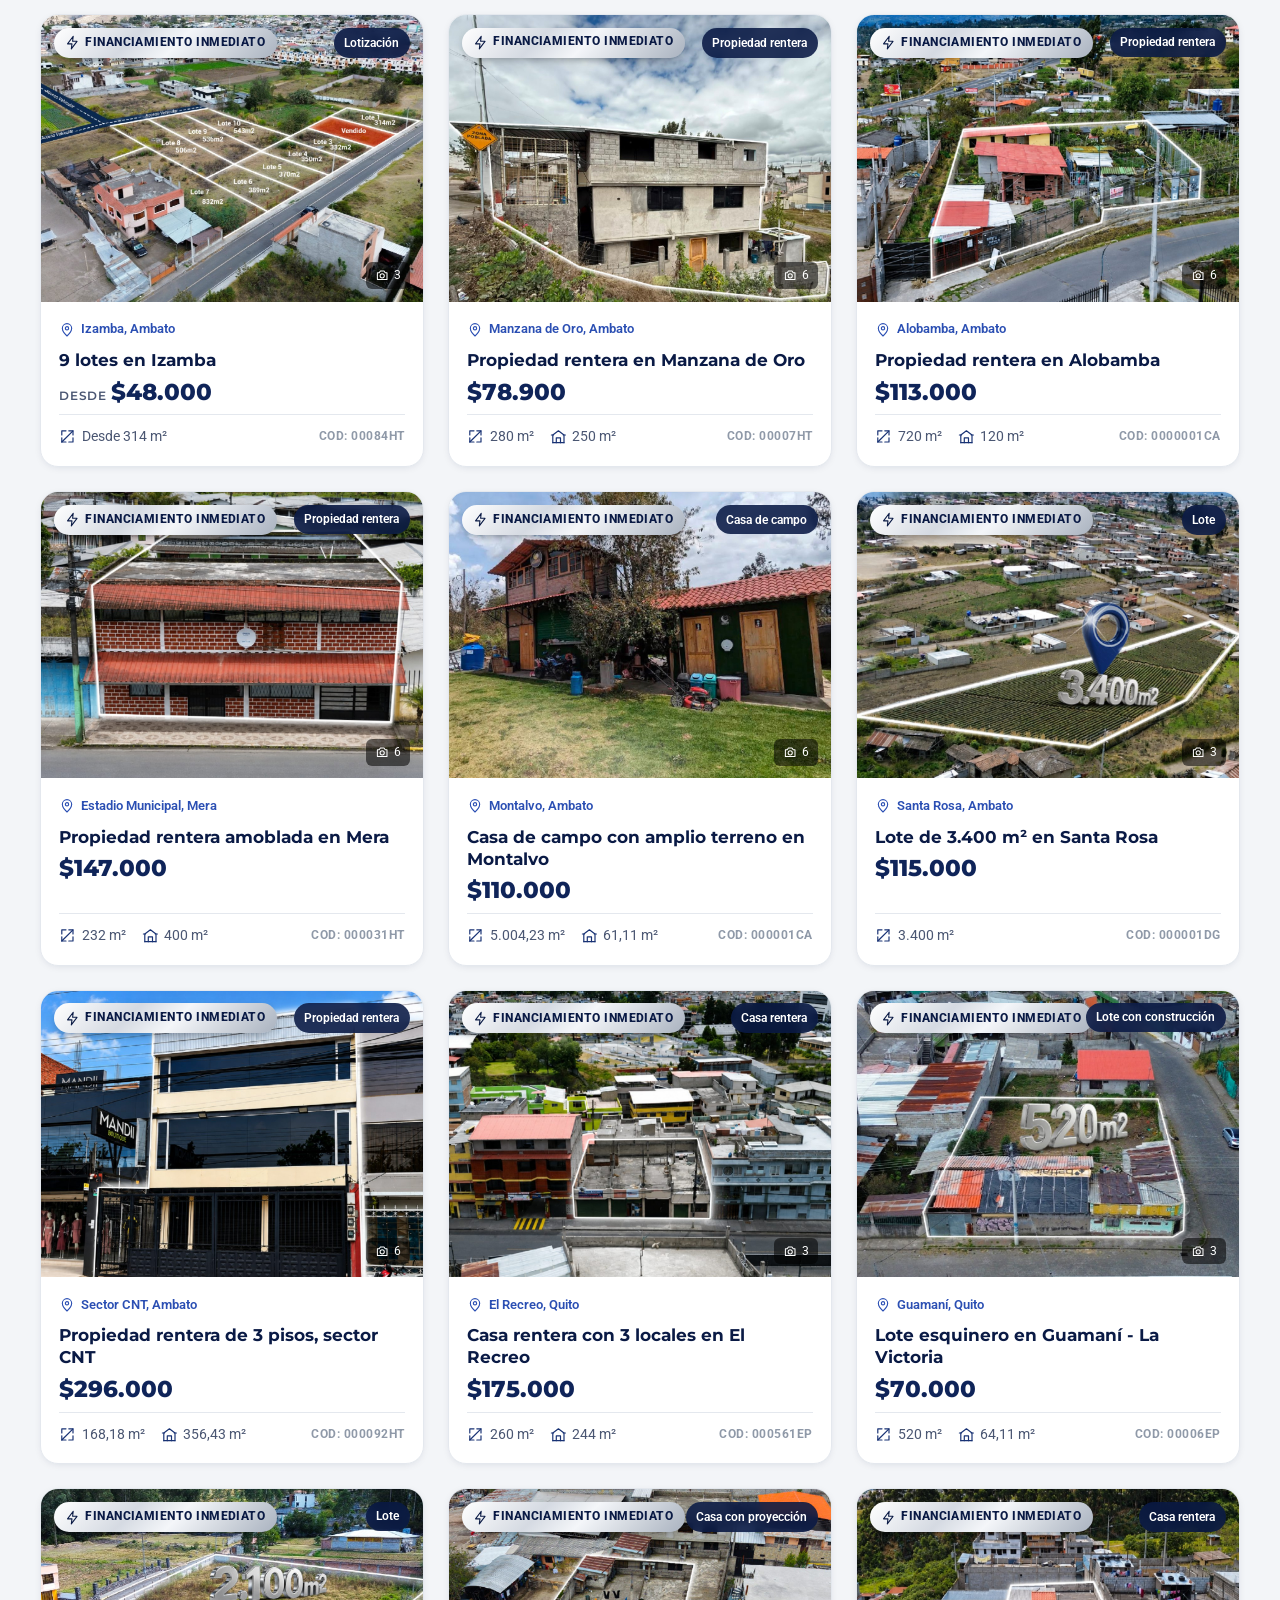
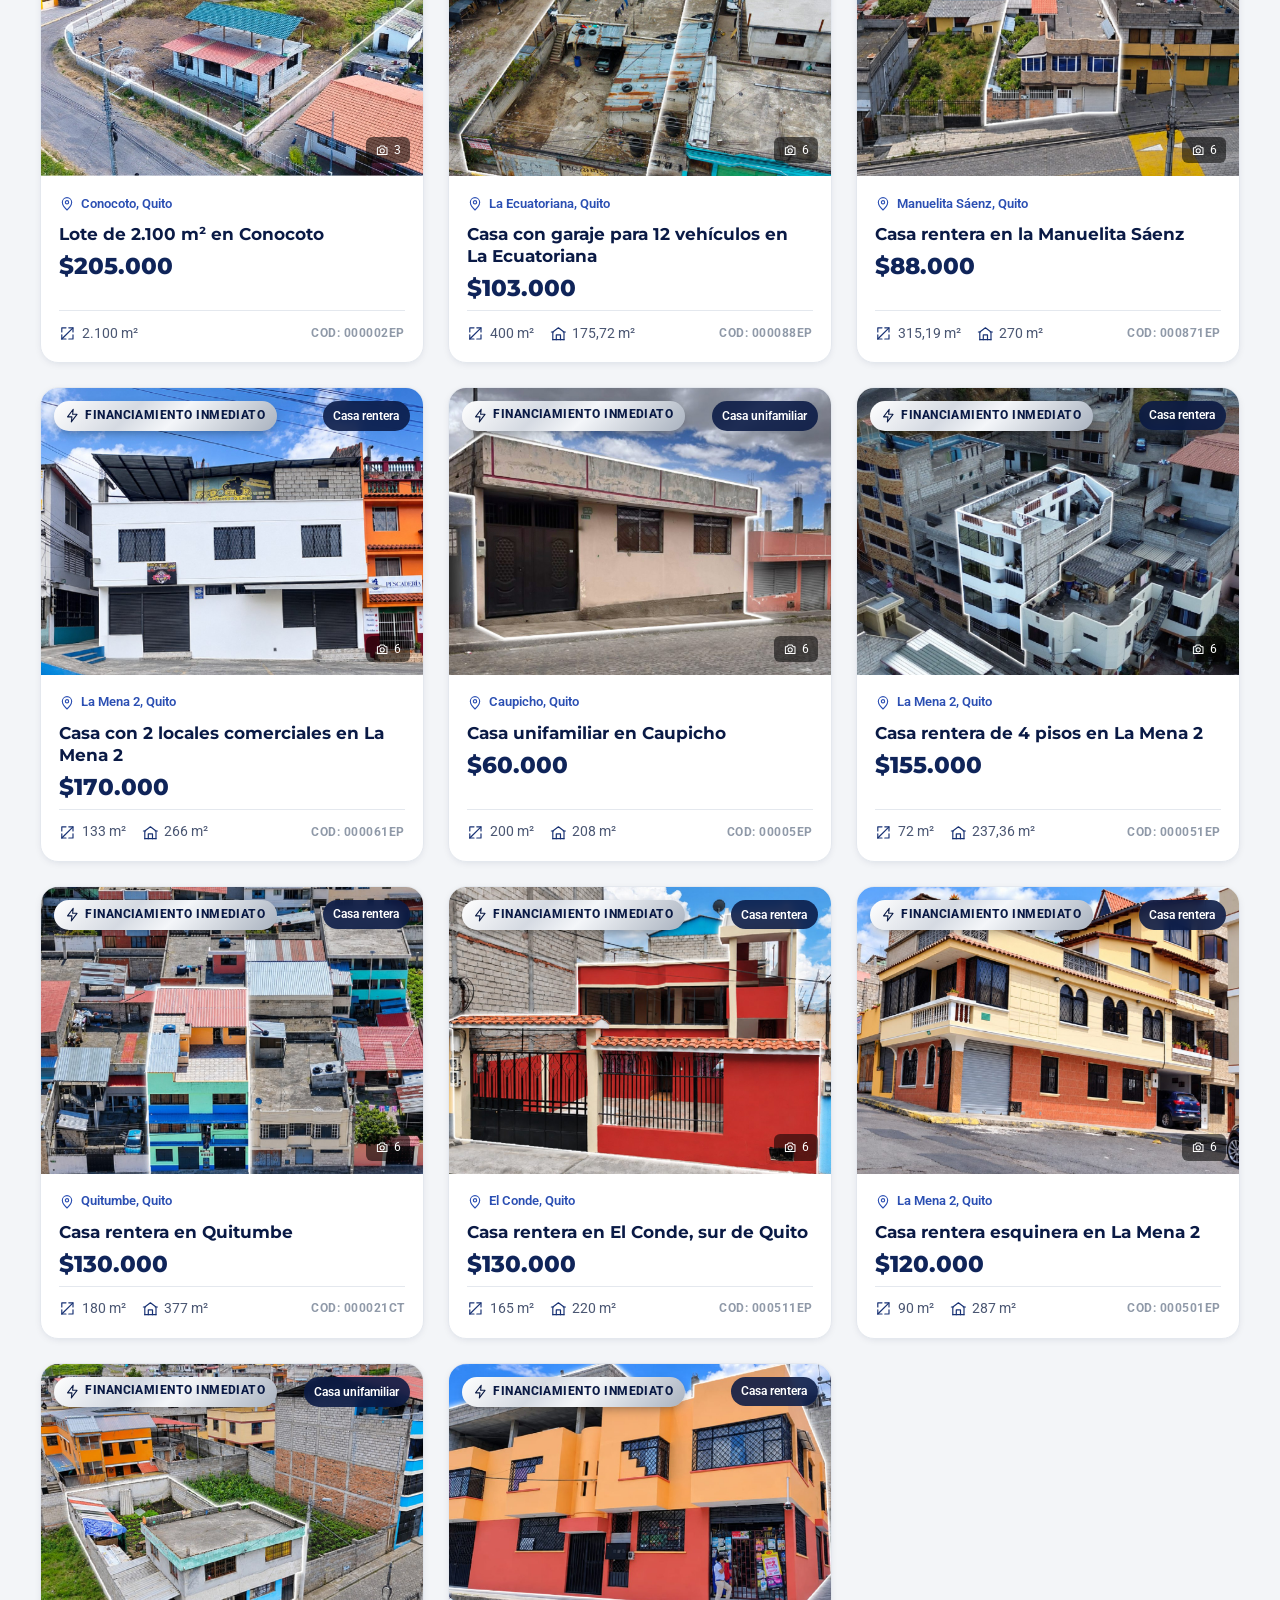
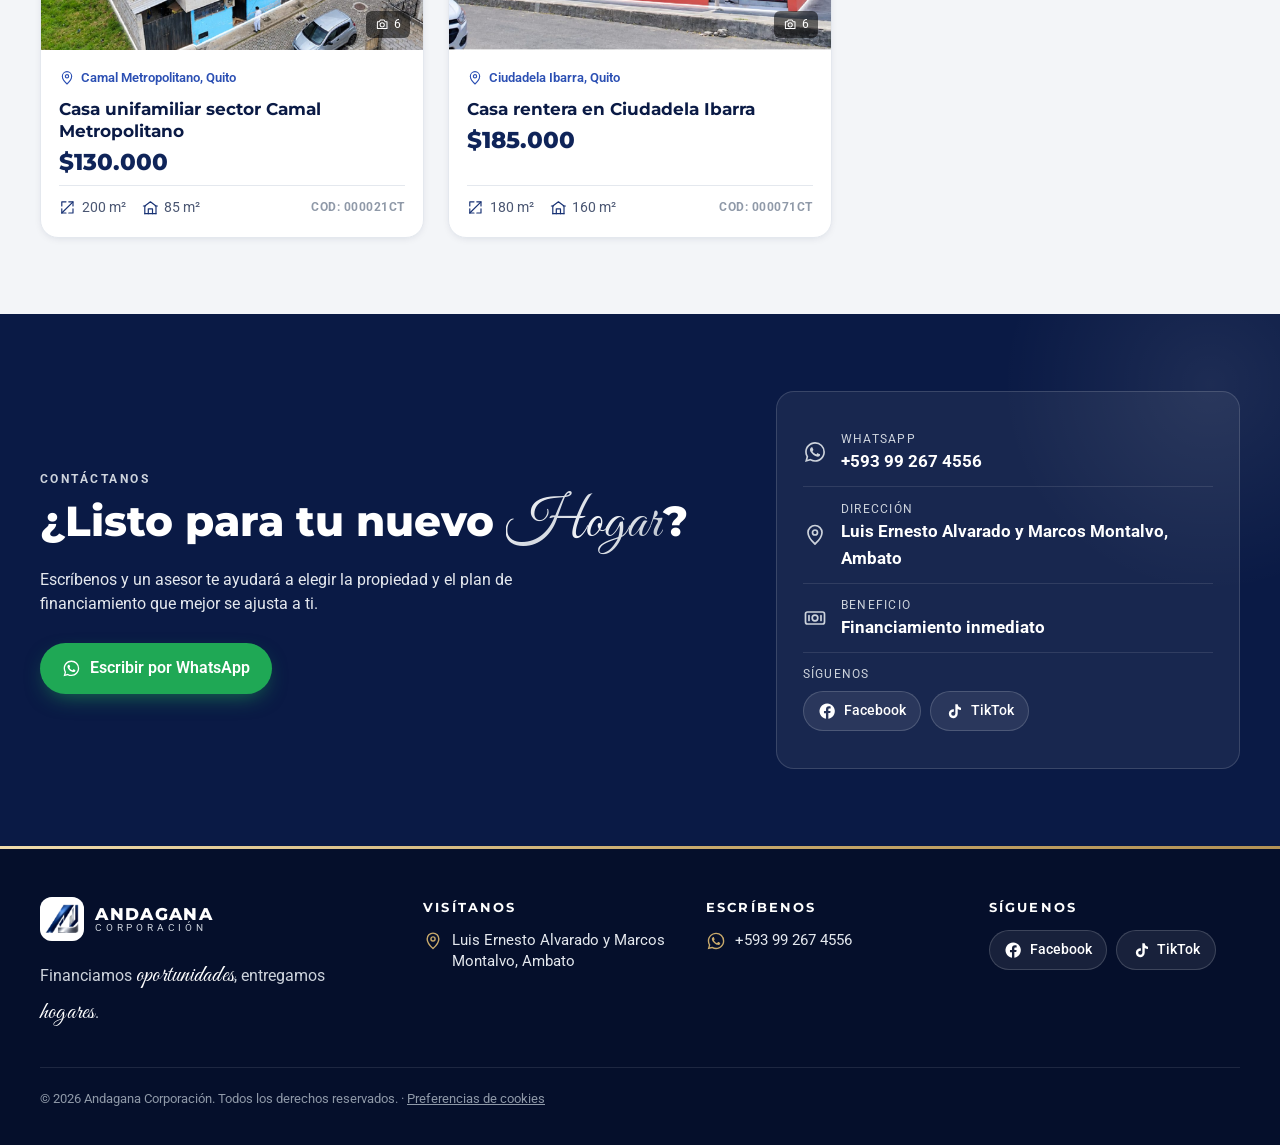
==== commit f69ff8ee: "Contador de visitas con GoatCounter en el pie de página - Registra cada página en andagana.goatcount" ====
--- a/index.html
+++ b/index.html
@@ -13,6 +13,8 @@
   <link rel="stylesheet" href="css/estilos.css">
   <!-- Google Analytics 4 y aviso de cookies -->
   <script src="js/analitica.js"></script>
+  <!-- Contador de visitas (GoatCounter) -->
+  <script src="js/contador.js" defer></script>
 </head>
 <body>
 
@@ -261,7 +263,7 @@
         </div>
       </div>
     </div>
-    <div class="contenedor pie-legal">© <span data-anio></span> Andagana Corporación. Todos los derechos reservados. · <button type="button" class="enlace-cookies" data-cookies>Preferencias de cookies</button></div>
+    <div class="contenedor pie-legal"><span>© <span data-anio></span> Andagana Corporación. Todos los derechos reservados. · <button type="button" class="enlace-cookies" data-cookies>Preferencias de cookies</button></span><span class="contador-visitas" id="contador-visitas" hidden></span></div>
   </footer>
 
   <a class="wa-flotante" data-wa-general target="_blank" rel="noopener" aria-label="Escribir por WhatsApp" data-icono="whatsapp"></a>
--- a/css/estilos.css
+++ b/css/estilos.css
@@ -584,4 +584,12 @@
   .aviso-cookies { left: .6rem; right: .6rem; bottom: .6rem; max-width: none; }
   .aviso-botones .btn { flex: 1; }
   body.con-barra .aviso-cookies { bottom: calc(76px + .6rem); }
-}+}
+/* ---------- Contador de visitas ---------- */
+.pie-legal { display: flex; align-items: center; justify-content: space-between; gap: .6rem 1.5rem; flex-wrap: wrap; }
+.contador-visitas {
+  display: inline-flex; align-items: center; gap: .4rem; padding: .3rem .8rem; border-radius: 999px;
+  background: rgba(255,255,255,.05); border: 1px solid rgba(200,169,107,.35); color: var(--silver-300);
+  font-size: .8rem; letter-spacing: .02em; white-space: nowrap; font-variant-numeric: tabular-nums;
+}
+.contador-visitas[hidden] { display: none; }
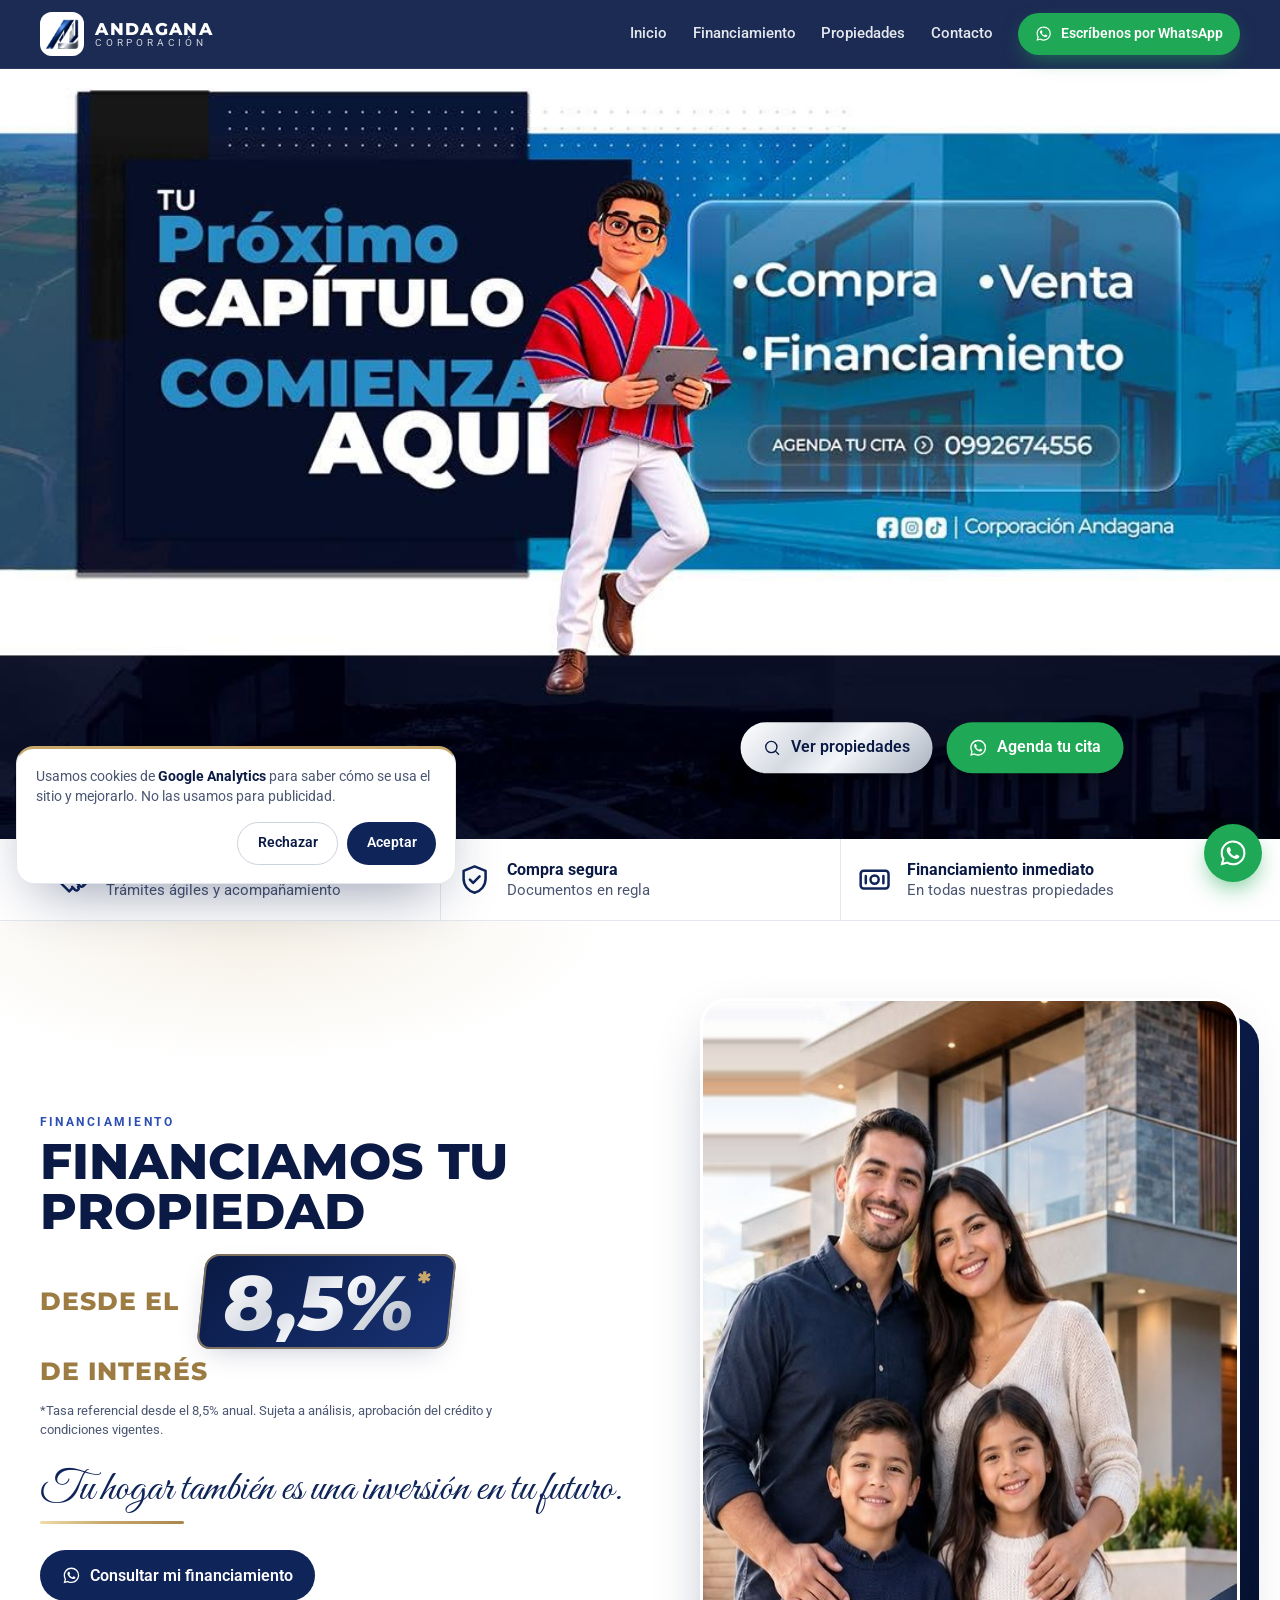
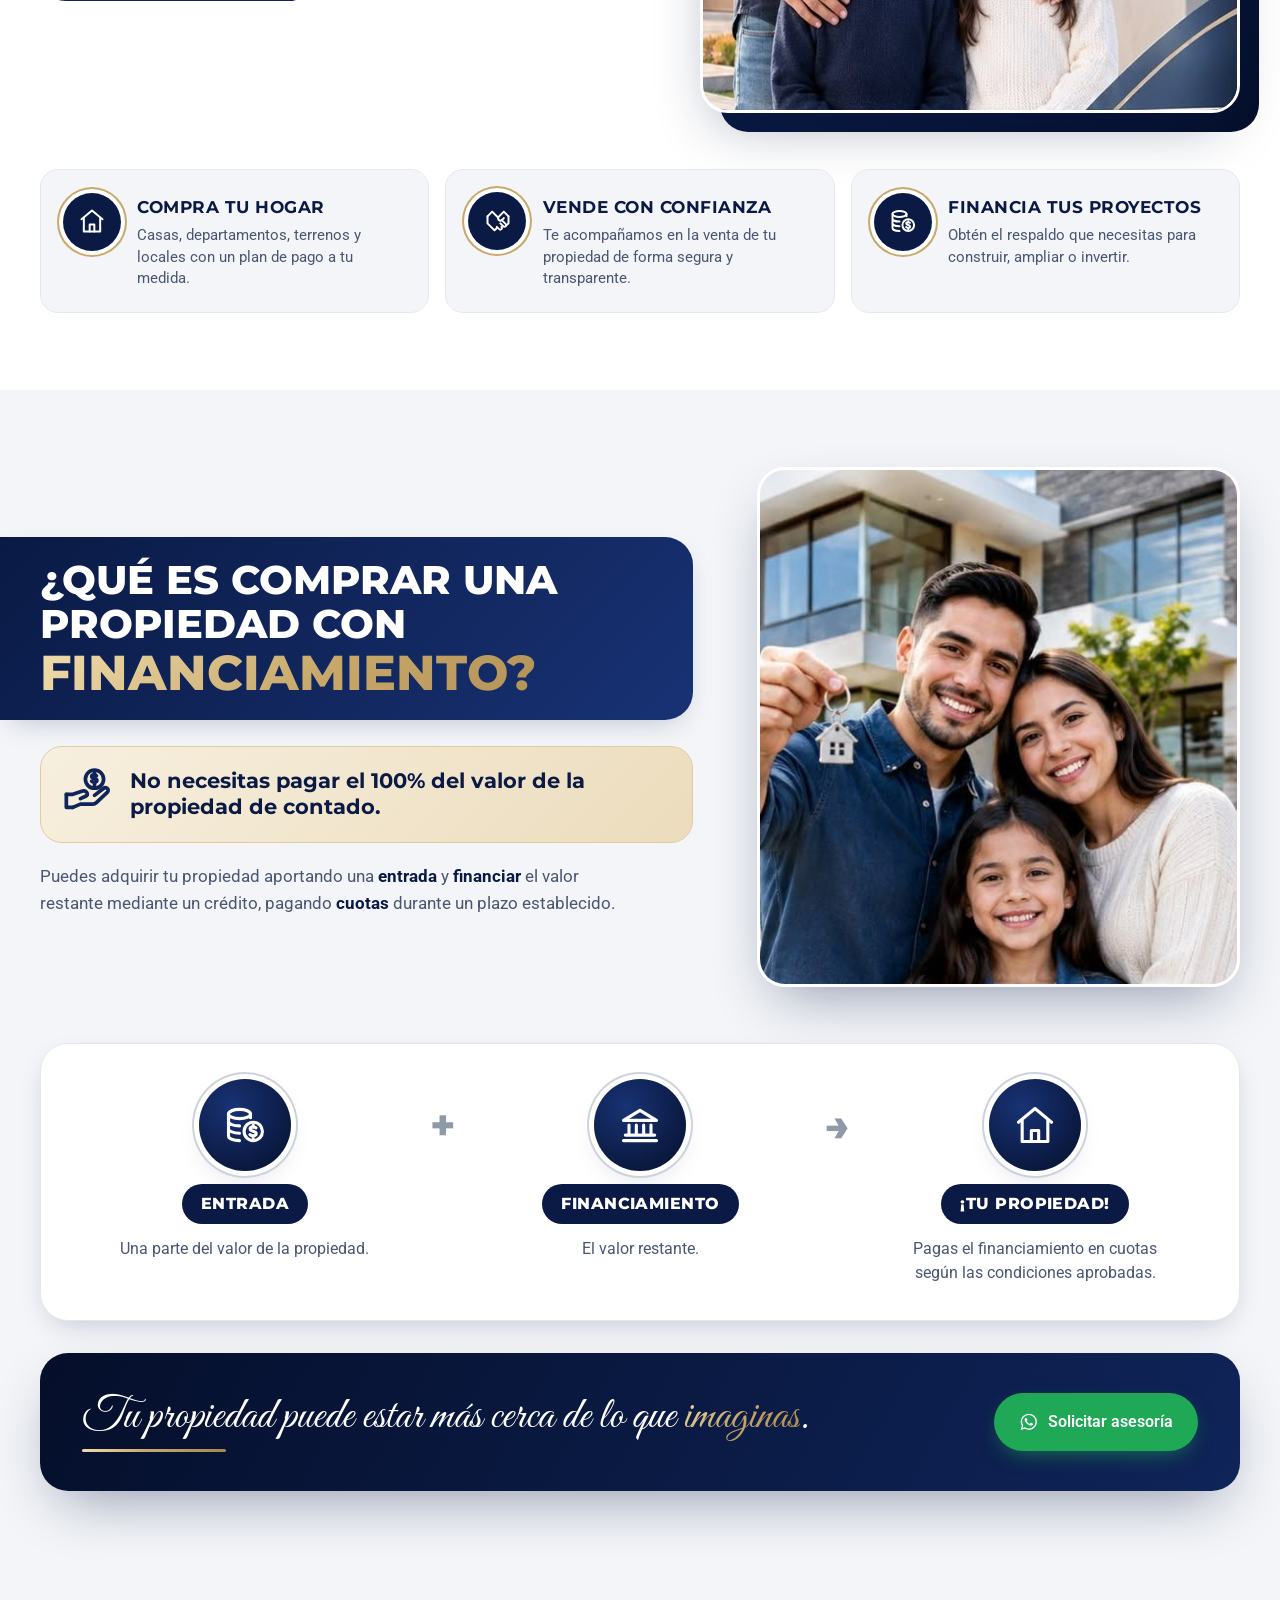
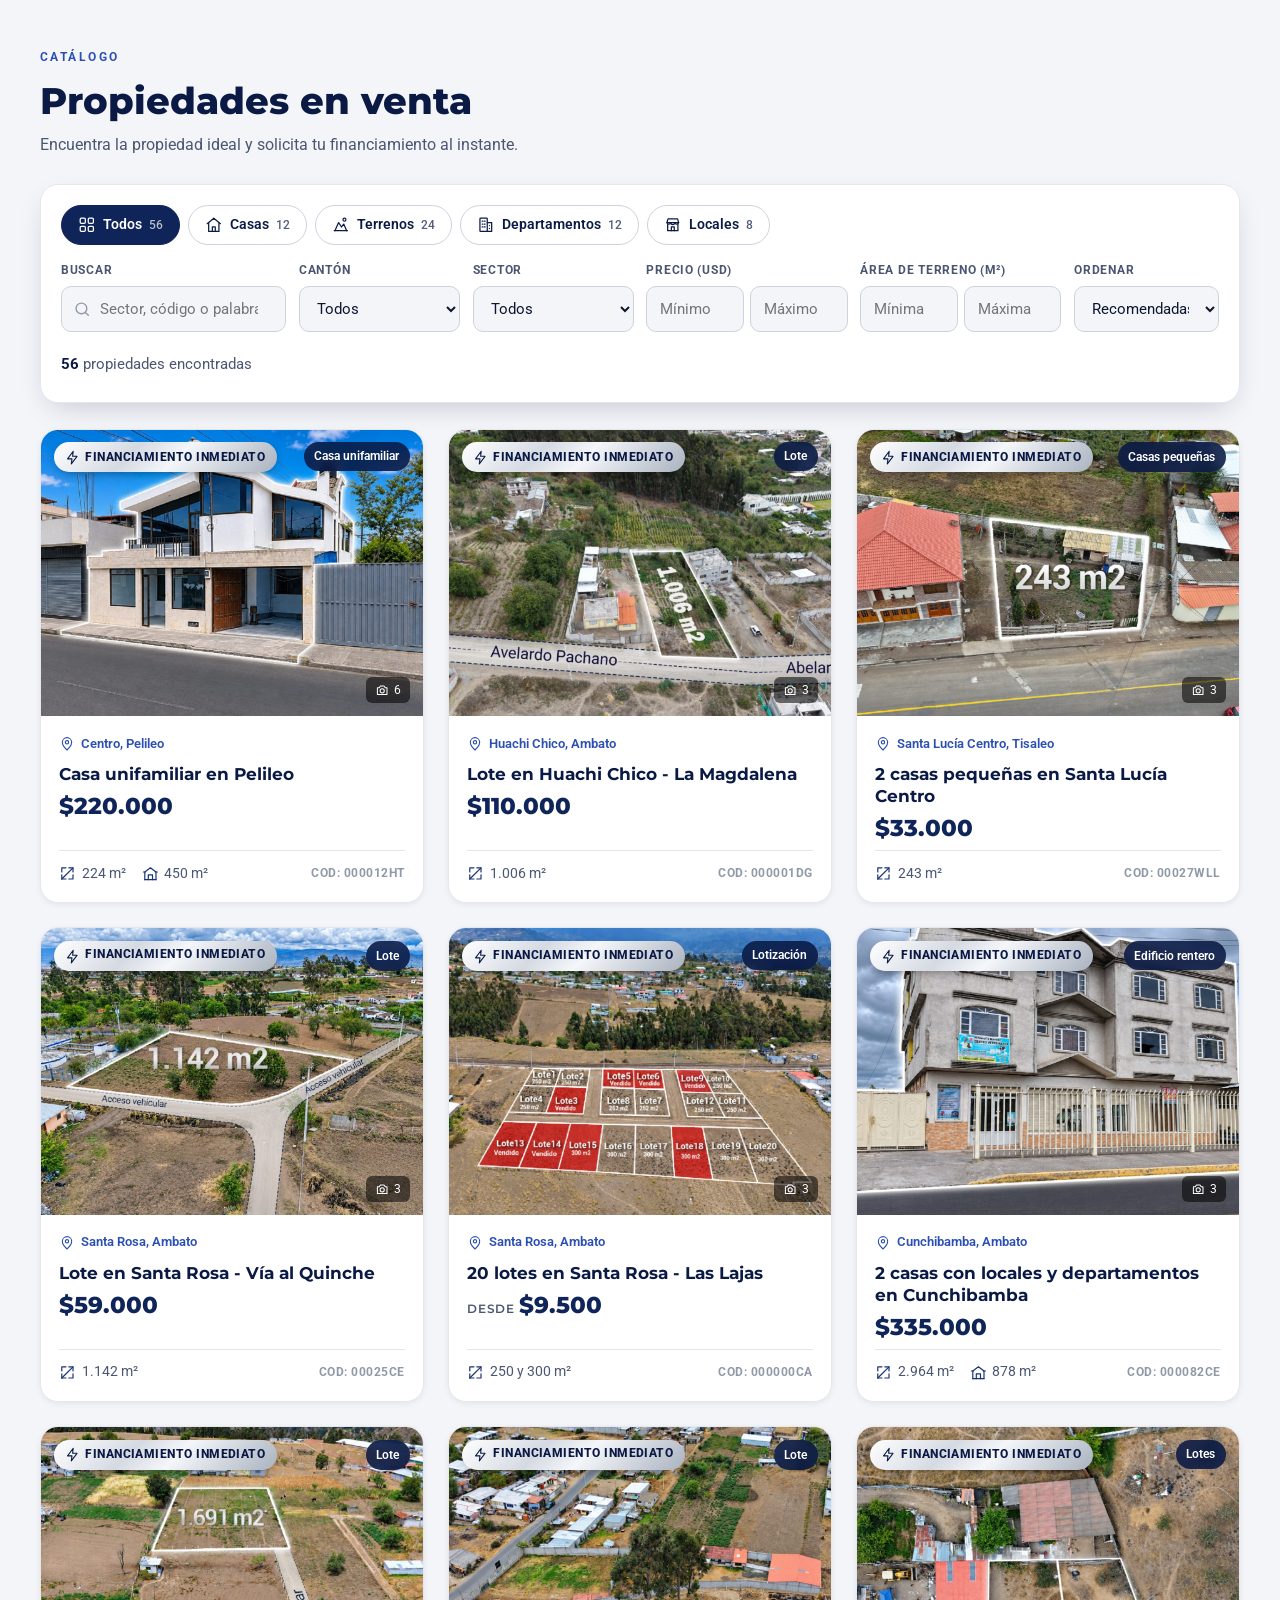
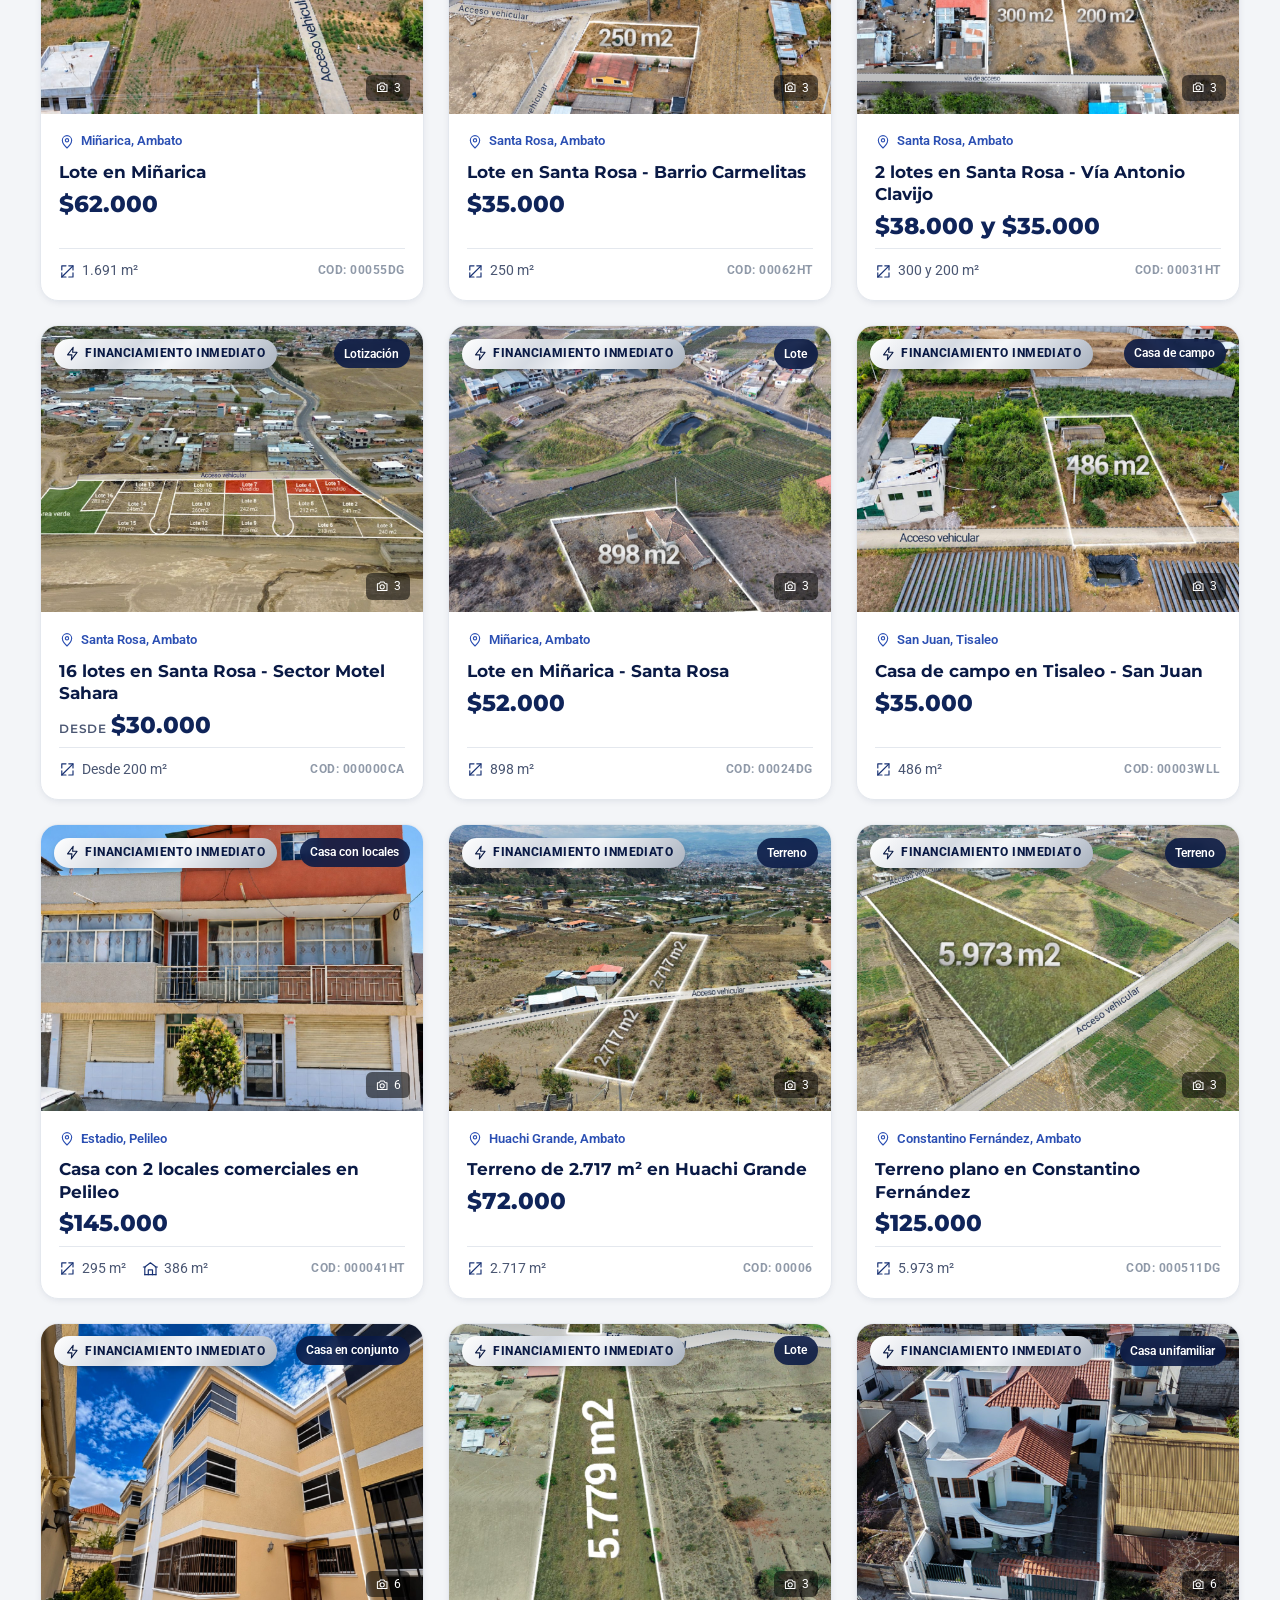
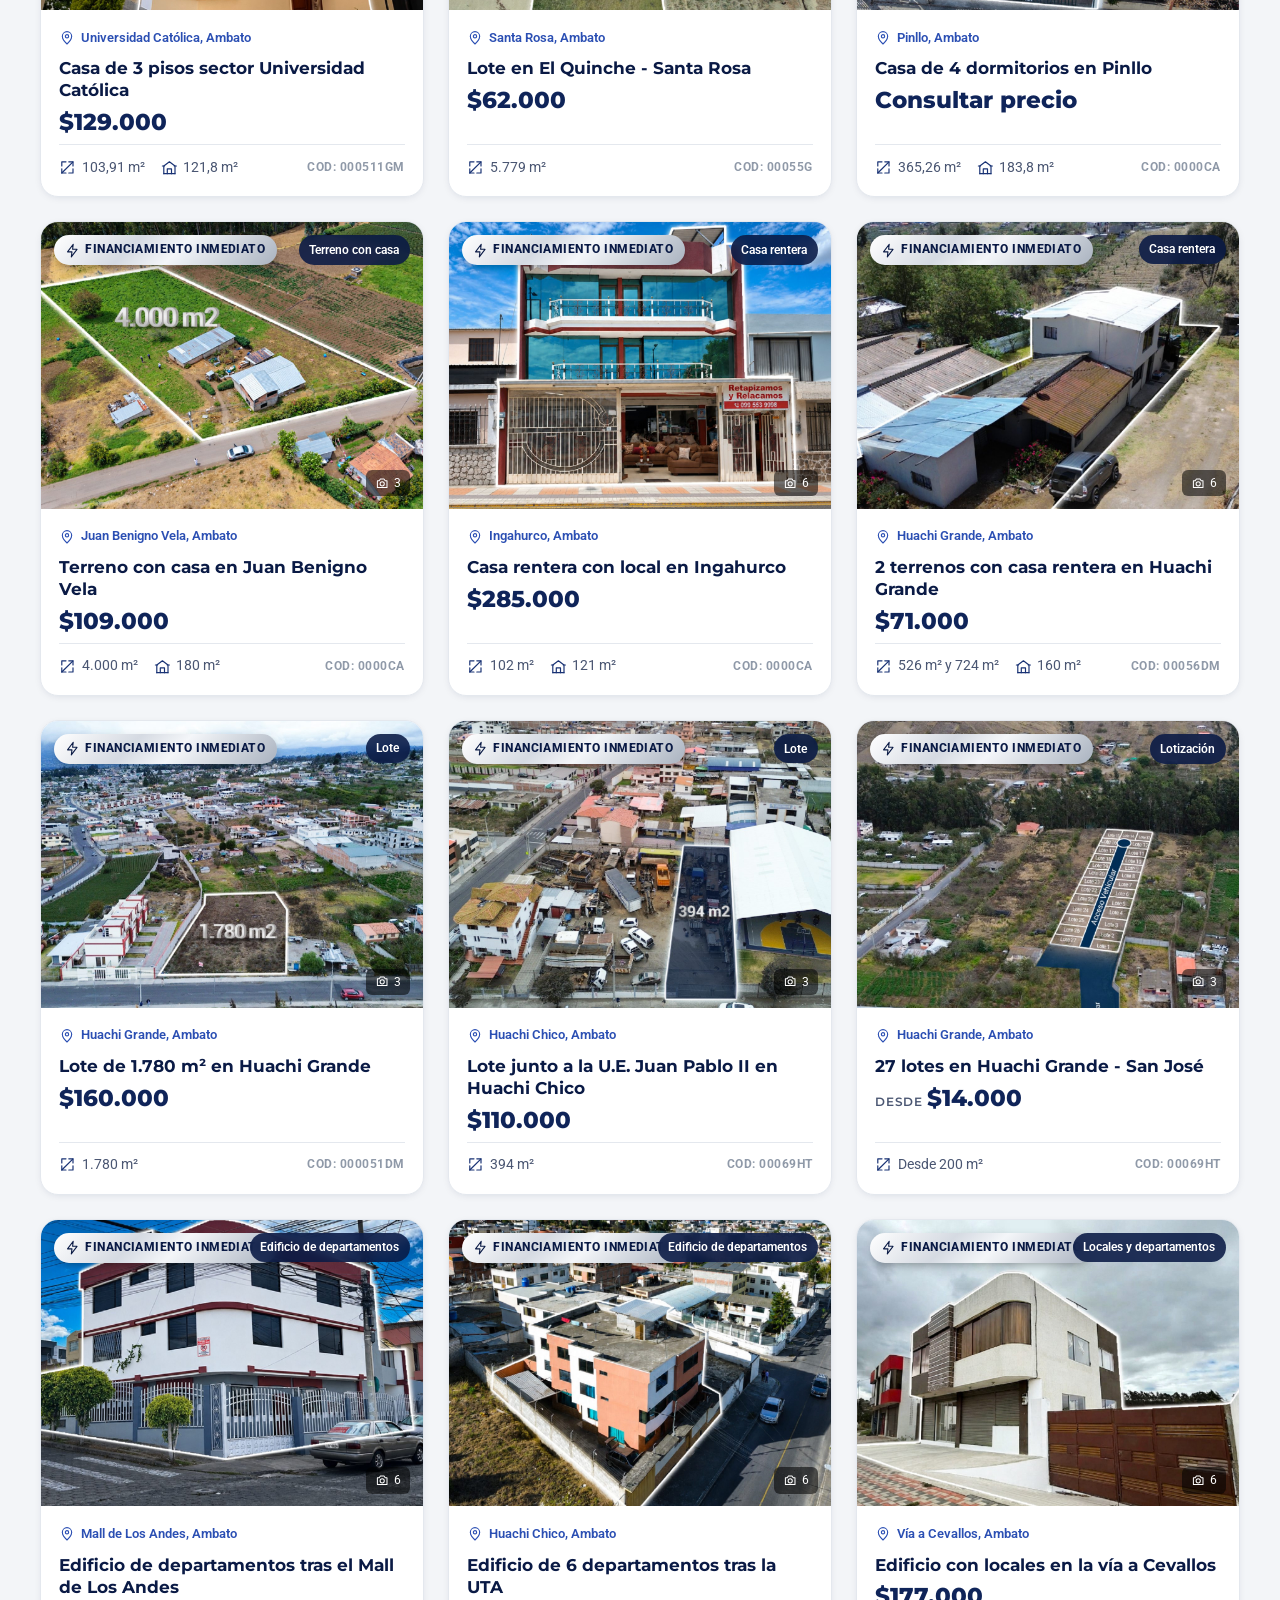
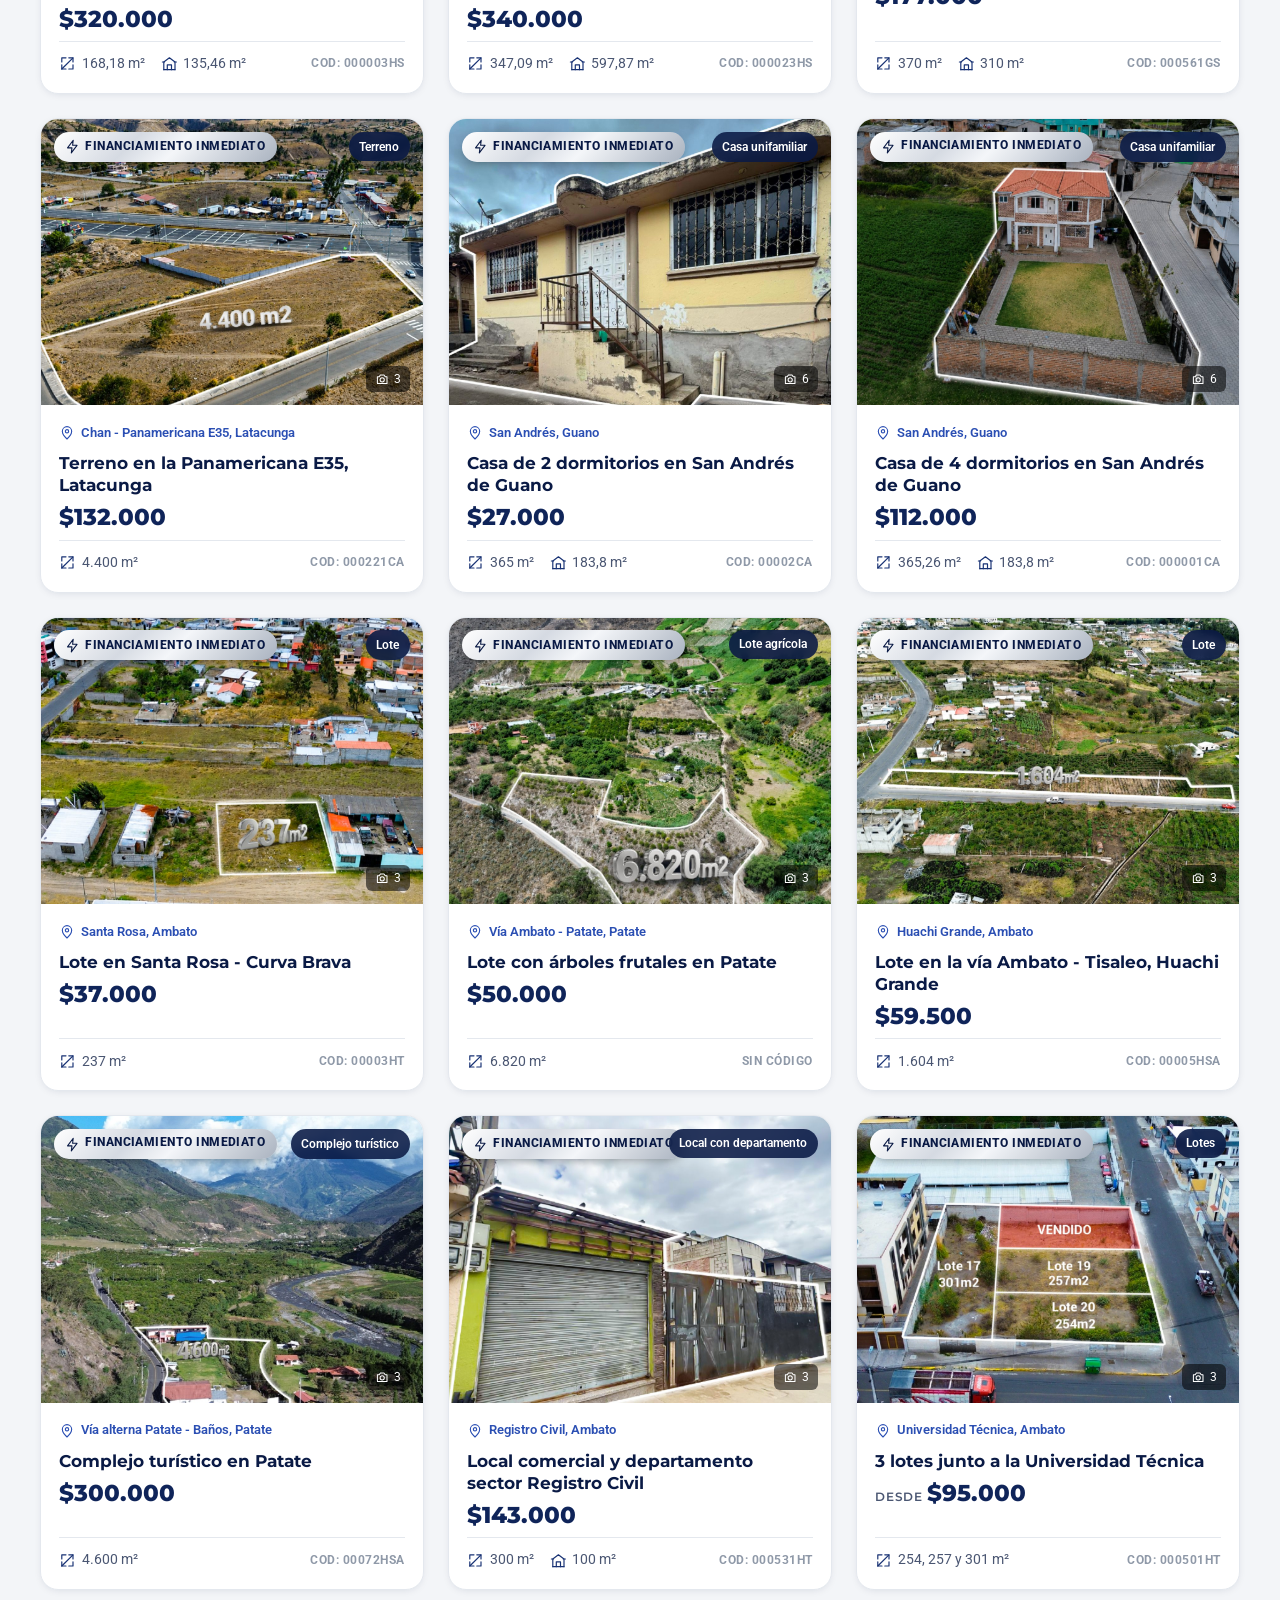
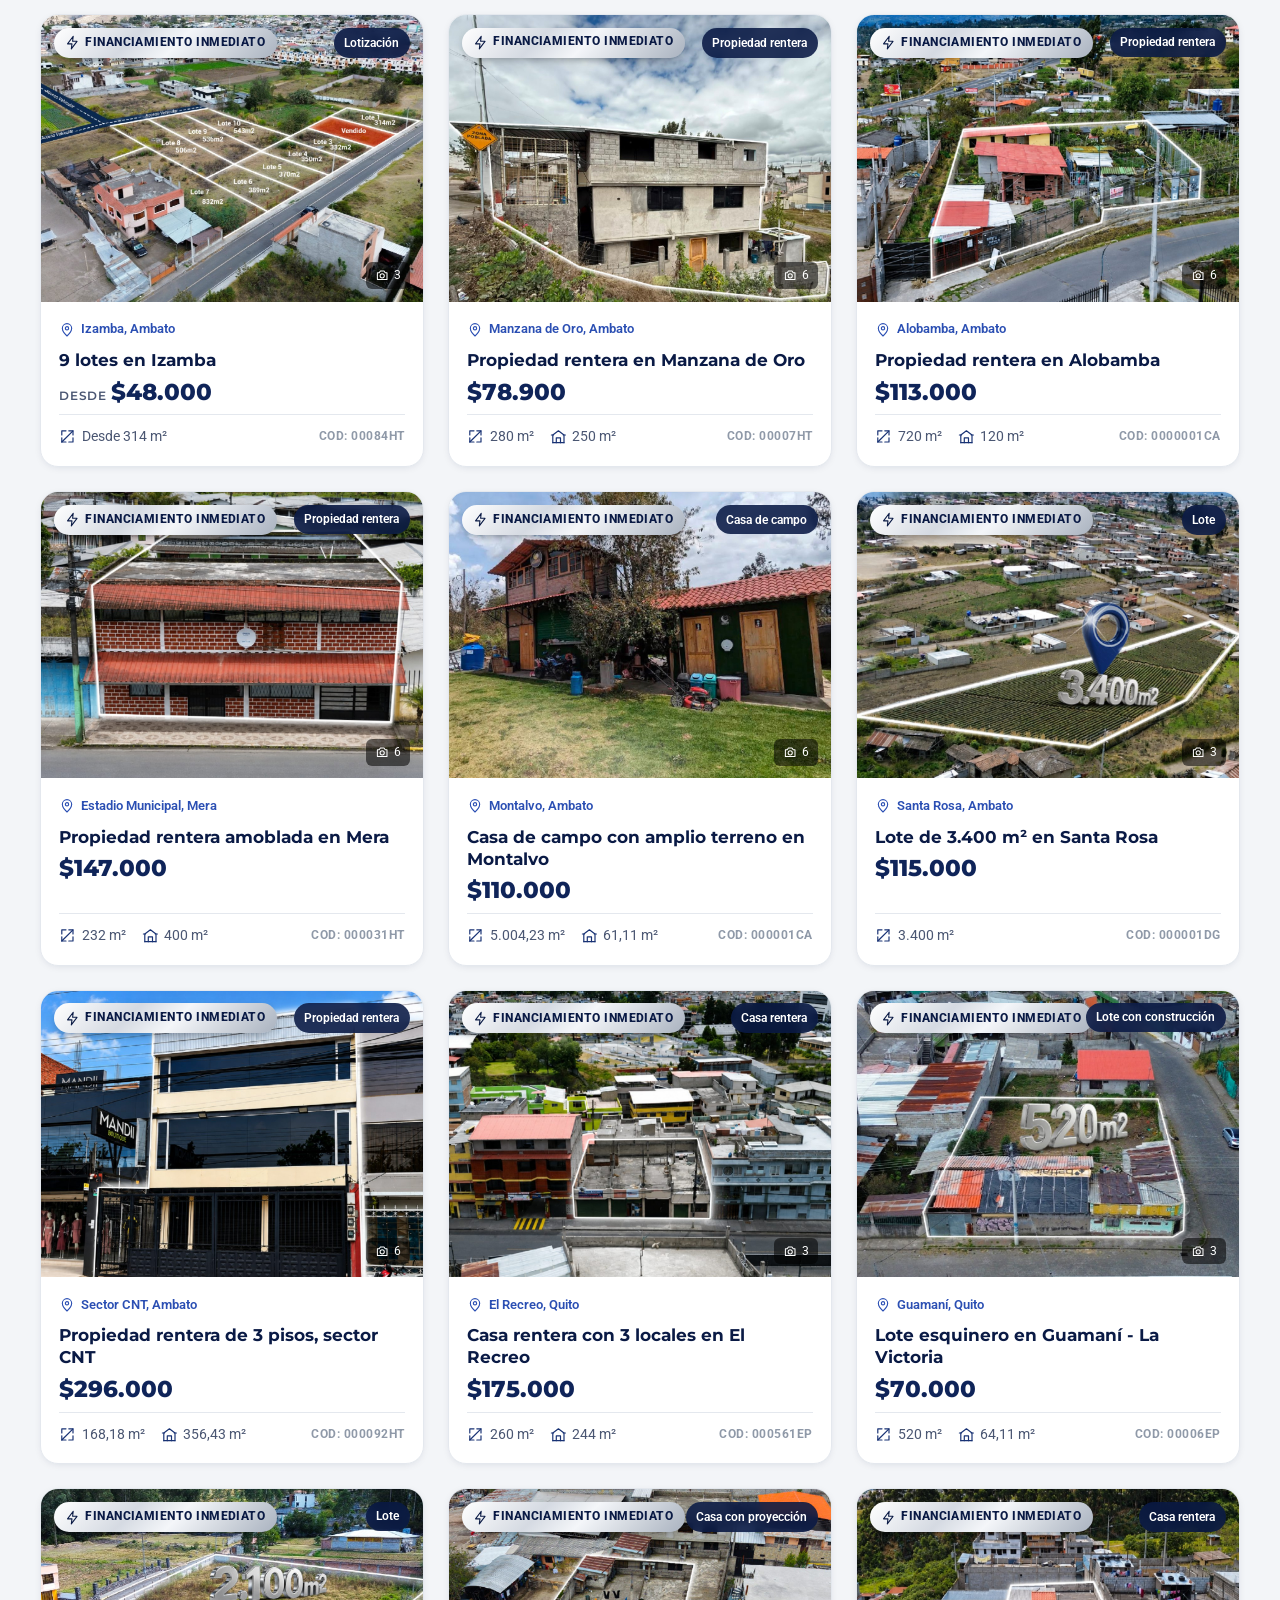
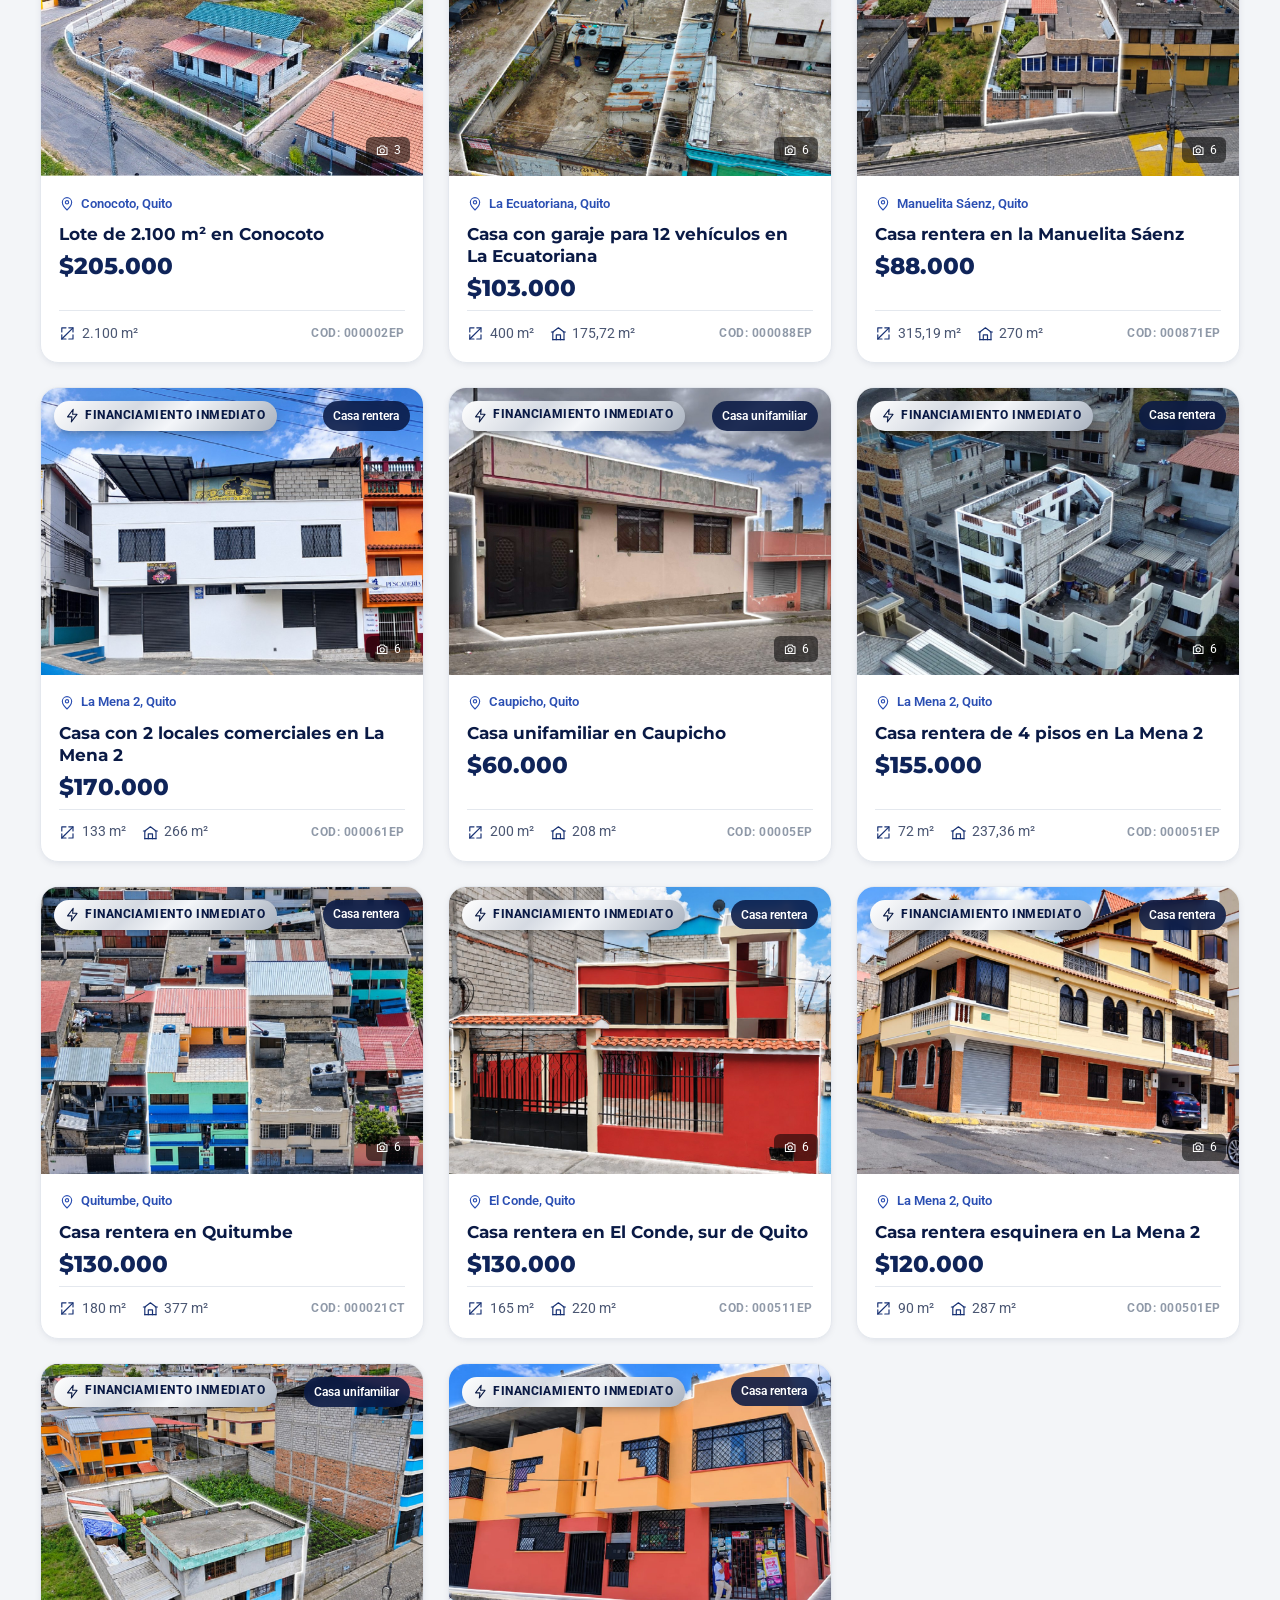
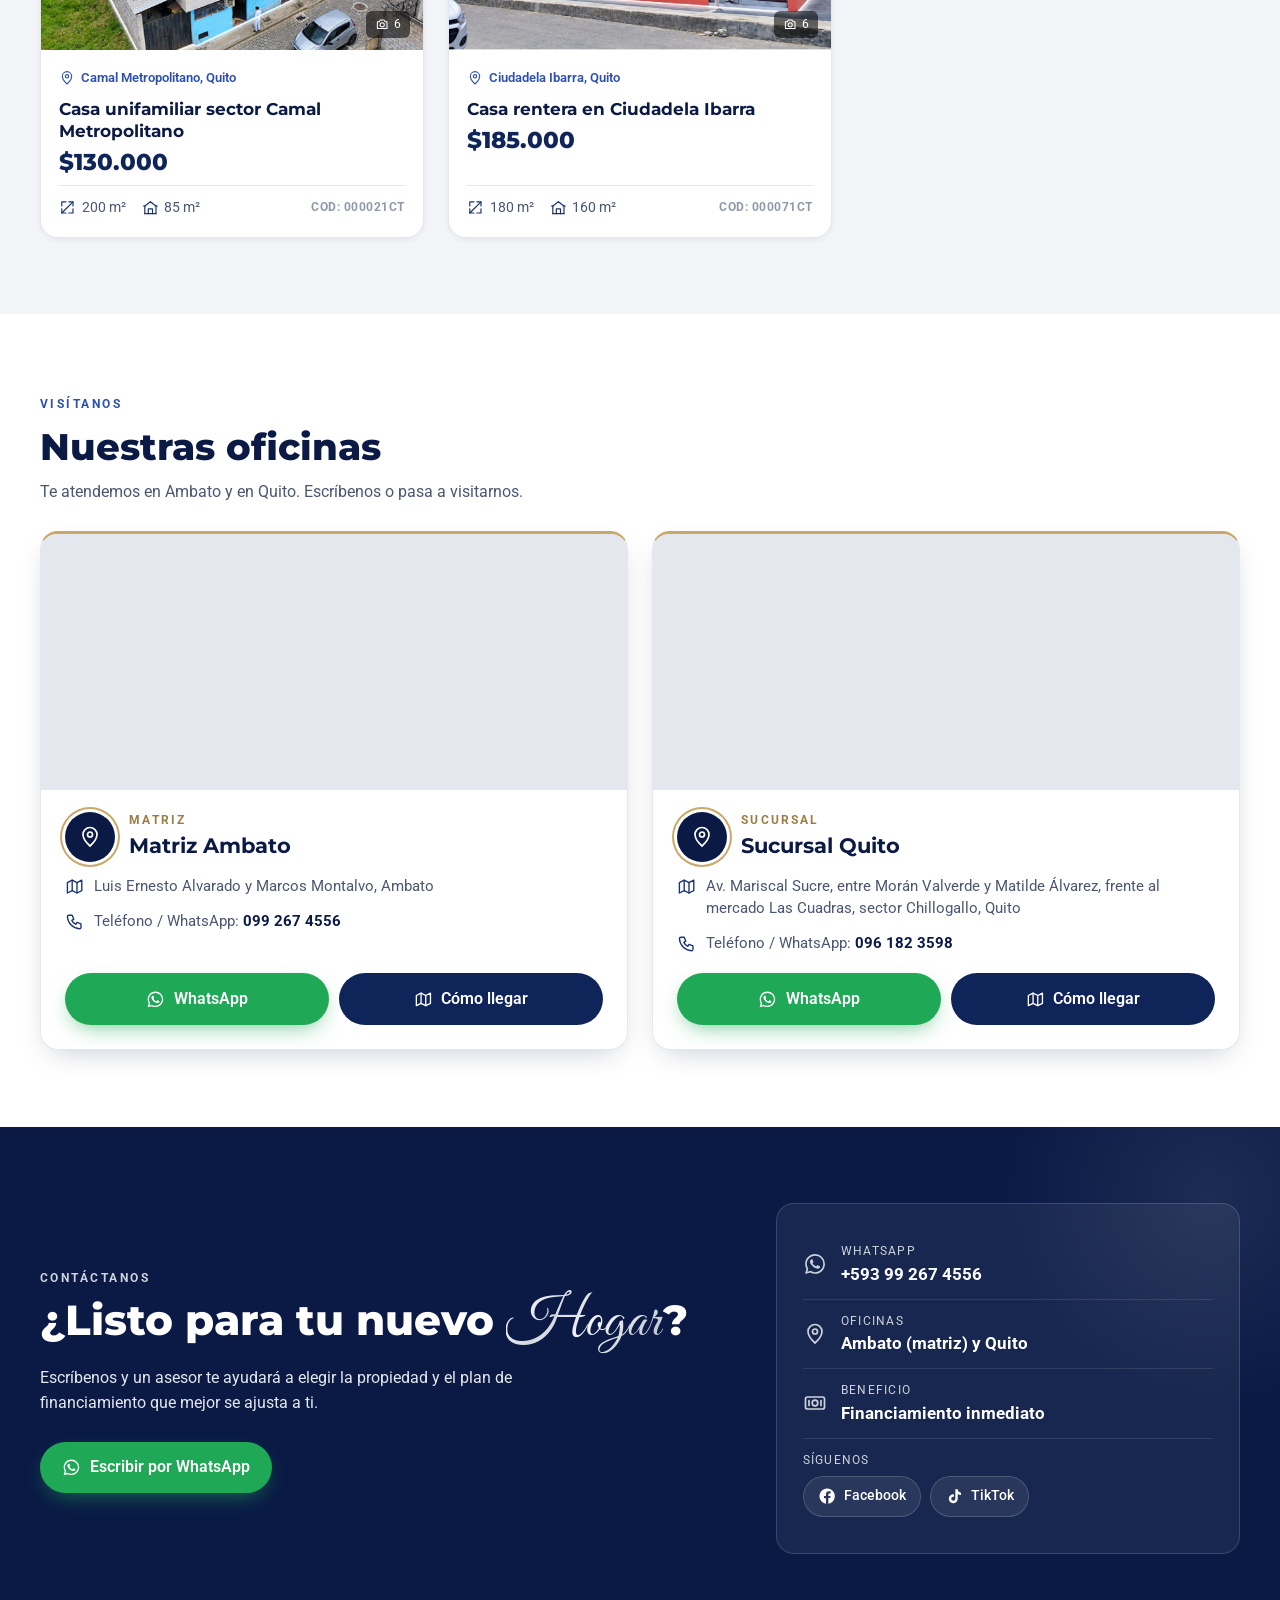
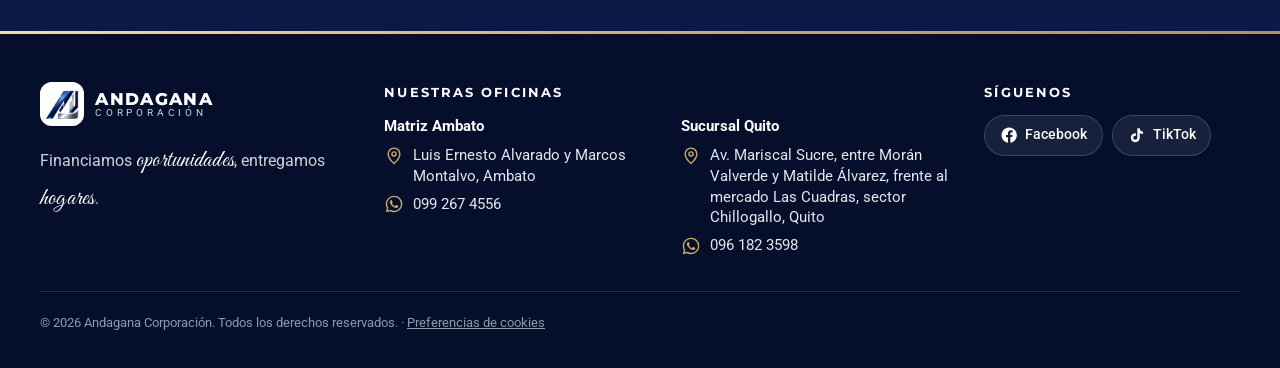
==== commit 70e88aff: "Sección Nuestras oficinas: Matriz Ambato y Sucursal Quito - Tarjetas con mapa, WhatsApp propio de ca" ====
--- a/index.html
+++ b/index.html
@@ -212,8 +212,21 @@
       </div>
     </section>
 
-    <!-- CONTACTO -->
-    <section class="seccion contacto" id="contacto">
+    <!-- NUESTRAS OFICINAS -->
+    <section class="seccion oficinas" id="oficinas">
+      <div class="contenedor">
+        <div class="seccion-titulo">
+          <div>
+            <span class="eyebrow">Visítanos</span>
+            <h2>Nuestras oficinas</h2>
+            <p>Te atendemos en Ambato y en Quito. Escríbenos o pasa a visitarnos.</p>
+          </div>
+        </div>
+        <div class="oficinas-grilla" data-oficinas-tarjetas></div>
+      </div>
+    </section>
+
+    <!-- CONTACTO -->    <section class="seccion contacto" id="contacto">
       <div class="contenedor">
         <div>
           <span class="eyebrow" style="color:var(--silver-300)">Contáctanos</span>
@@ -223,7 +236,7 @@
         </div>
         <div class="contacto-tarjeta">
           <a class="fila" data-wa-general target="_blank" rel="noopener" data-icono="whatsapp"><div><small>WhatsApp</small><strong data-tel></strong></div></a>
-          <a class="fila" data-mapa-direccion target="_blank" rel="noopener" data-icono="ubicacion"><div><small>Dirección</small><strong data-direccion></strong></div></a>
+          <a class="fila" href="#oficinas" data-icono="ubicacion"><div><small>Oficinas</small><strong>Ambato (matriz) y Quito</strong></div></a>
           <div class="fila" data-icono="dinero"><div><small>Beneficio</small><strong>Financiamiento inmediato</strong></div></div>
           <div class="fila redes-fila">
             <div><small>Síguenos</small>
@@ -247,15 +260,10 @@
         </a>
         <p class="pie-eslogan">Financiamos <span class="script">oportunidades</span>, entregamos <span class="script">hogares</span>.</p>
       </div>
-      <div class="pie-col">
-        <h4>Visítanos</h4>
-        <a class="pie-dato" data-mapa-direccion target="_blank" rel="noopener" data-icono="ubicacion"><span data-direccion></span></a>
-      </div>
-      <div class="pie-col">
-        <h4>Escríbenos</h4>
-        <a class="pie-dato" data-wa-general target="_blank" rel="noopener" data-icono="whatsapp"><span data-tel></span></a>
-      </div>
-      <div class="pie-col">
+      <div class="pie-col pie-oficinas">
+        <h4>Nuestras oficinas</h4>
+        <div class="pie-oficinas-lista" data-oficinas-pie></div>
+      </div>      <div class="pie-col">
         <h4>Síguenos</h4>
         <div class="redes">
           <a data-red="facebook" target="_blank" rel="noopener" data-icono="facebook">Facebook</a>
--- a/css/estilos.css
+++ b/css/estilos.css
@@ -592,4 +592,40 @@
   background: rgba(255,255,255,.05); border: 1px solid rgba(200,169,107,.35); color: var(--silver-300);
   font-size: .8rem; letter-spacing: .02em; white-space: nowrap; font-variant-numeric: tabular-nums;
 }
-.contador-visitas[hidden] { display: none; }+.contador-visitas[hidden] { display: none; }
+/* ---------- Nuestras oficinas ---------- */
+.oficinas { background: var(--white); }
+.oficinas-grilla { display: grid; grid-template-columns: repeat(2, 1fr); gap: 1.5rem; }
+.oficina {
+  display: flex; flex-direction: column; overflow: hidden;
+  background: var(--white); border: 1px solid var(--silver-200); border-radius: var(--radius); box-shadow: var(--shadow);
+  border-top: 3px solid var(--gold-500);
+}
+.oficina-mapa { aspect-ratio: 16 / 7; background: var(--silver-200); }
+.oficina-mapa iframe { width: 100%; height: 100%; border: 0; display: block; }
+.oficina-cuerpo { padding: 1.4rem 1.5rem 1.5rem; display: flex; flex-direction: column; gap: .8rem; flex: 1; }
+.oficina-cabecera { display: flex; align-items: center; gap: .9rem; }
+.oficina-icono {
+  flex: none; width: 50px; height: 50px; border-radius: 50%; display: grid; place-items: center;
+  background: var(--navy-900); color: var(--white); box-shadow: 0 0 0 3px var(--white), 0 0 0 5px var(--gold-500);
+}
+.oficina-icono svg { width: 24px; height: 24px; }
+.oficina-tipo { display: block; font-size: .72rem; font-weight: 700; letter-spacing: .18em; text-transform: uppercase; color: var(--gold-700); }
+.oficina h3 { margin: 0; font-family: var(--font-head); font-size: 1.3rem; color: var(--navy-900); }
+.oficina-dato { display: flex; gap: .6rem; margin: 0; color: var(--ink-soft); font-size: .95rem; line-height: 1.45; }
+.oficina-dato svg { width: 1.2rem; height: 1.2rem; flex: none; margin-top: .12rem; color: var(--navy-700); }
+.oficina-dato strong { color: var(--navy-900); white-space: nowrap; }
+.oficina-botones { display: flex; flex-wrap: wrap; gap: .6rem; margin-top: auto; padding-top: .4rem; }
+.oficina-botones .btn { flex: 1; min-width: 140px; }
+@media (max-width: 800px) {
+  .oficinas-grilla { grid-template-columns: 1fr; }
+  .oficina-mapa { aspect-ratio: 16 / 8; }
+}
+
+/* oficinas en el pie de página */
+.pie-grid { grid-template-columns: 1.1fr 2fr .9fr; }
+.pie-oficinas-lista { display: grid; grid-template-columns: 1fr 1fr; gap: 1.2rem 1.6rem; }
+.pie-oficina { display: flex; flex-direction: column; gap: .45rem; }
+.pie-oficina strong { color: var(--white); font-size: .92rem; }
+@media (max-width: 900px) { .pie-grid { grid-template-columns: 1fr; } .pie-marca { grid-column: auto; } }
+@media (max-width: 600px) { .pie-oficinas-lista { grid-template-columns: 1fr; } }
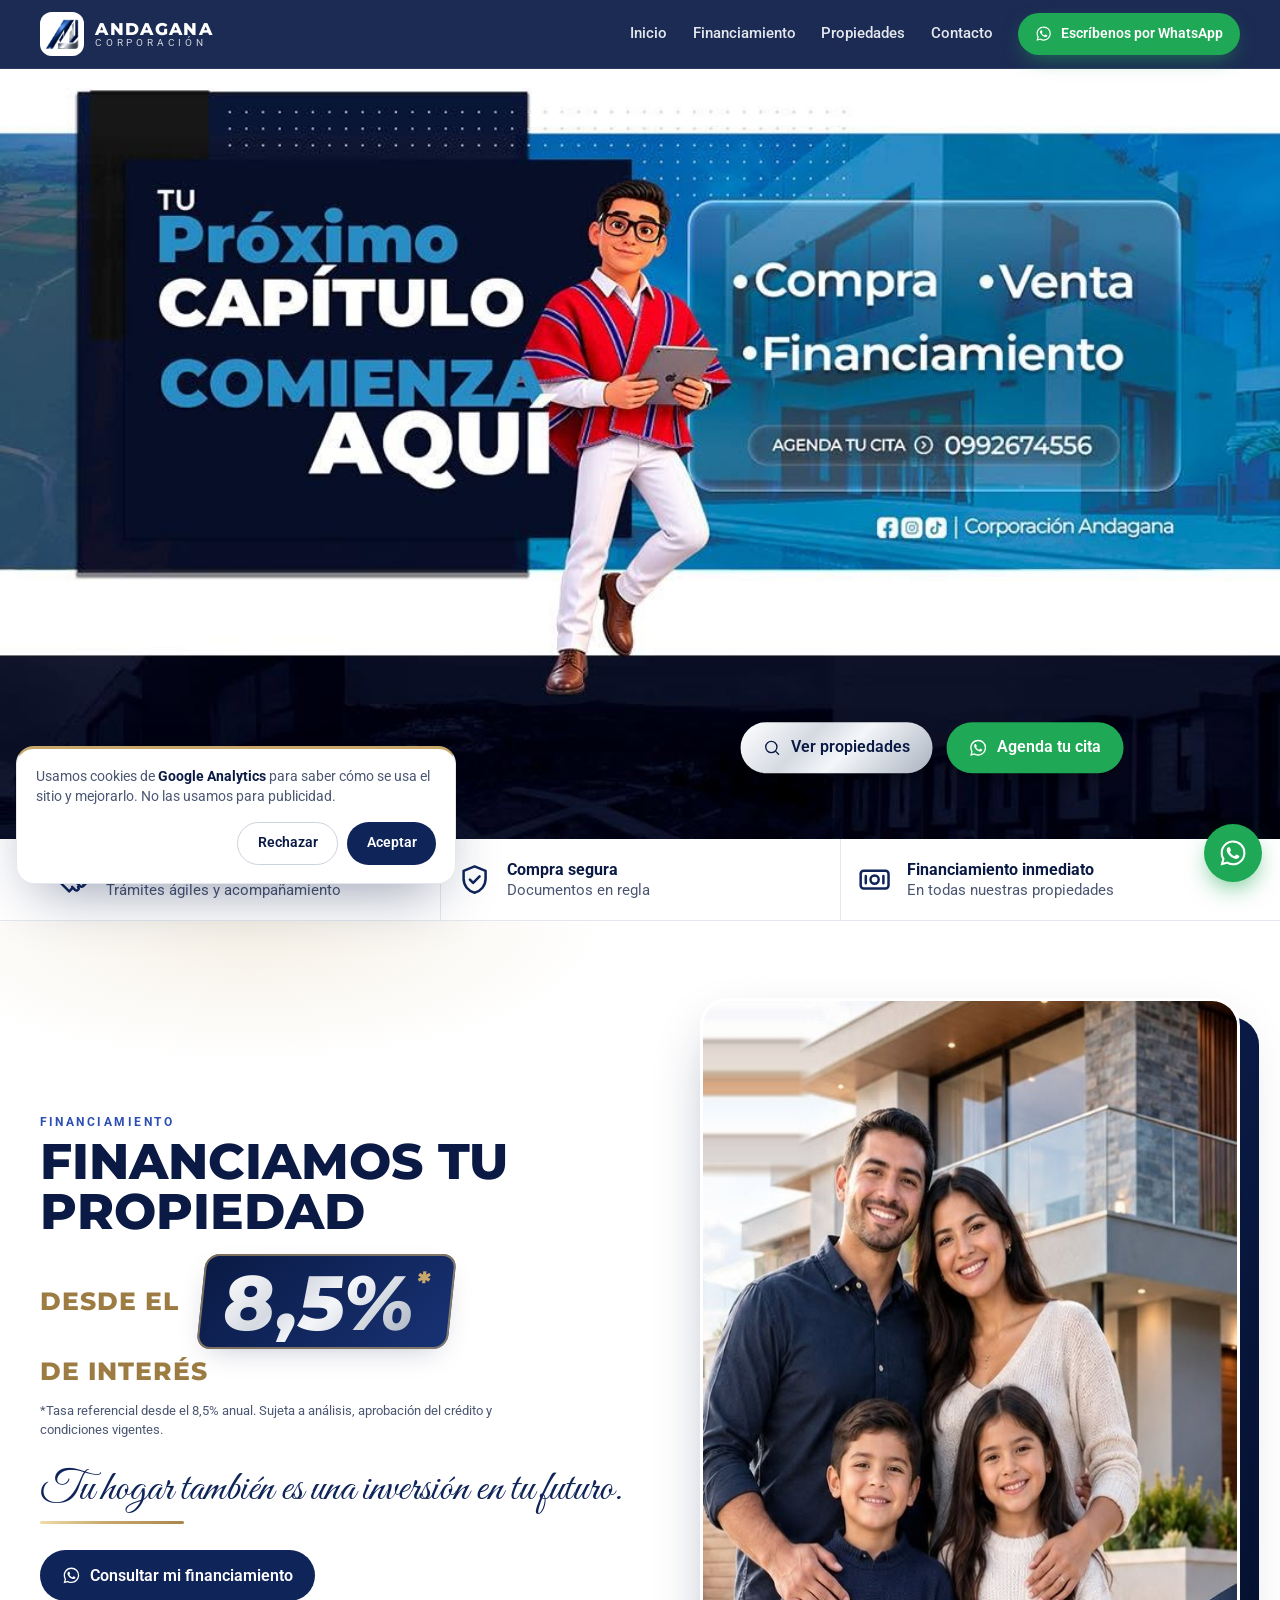
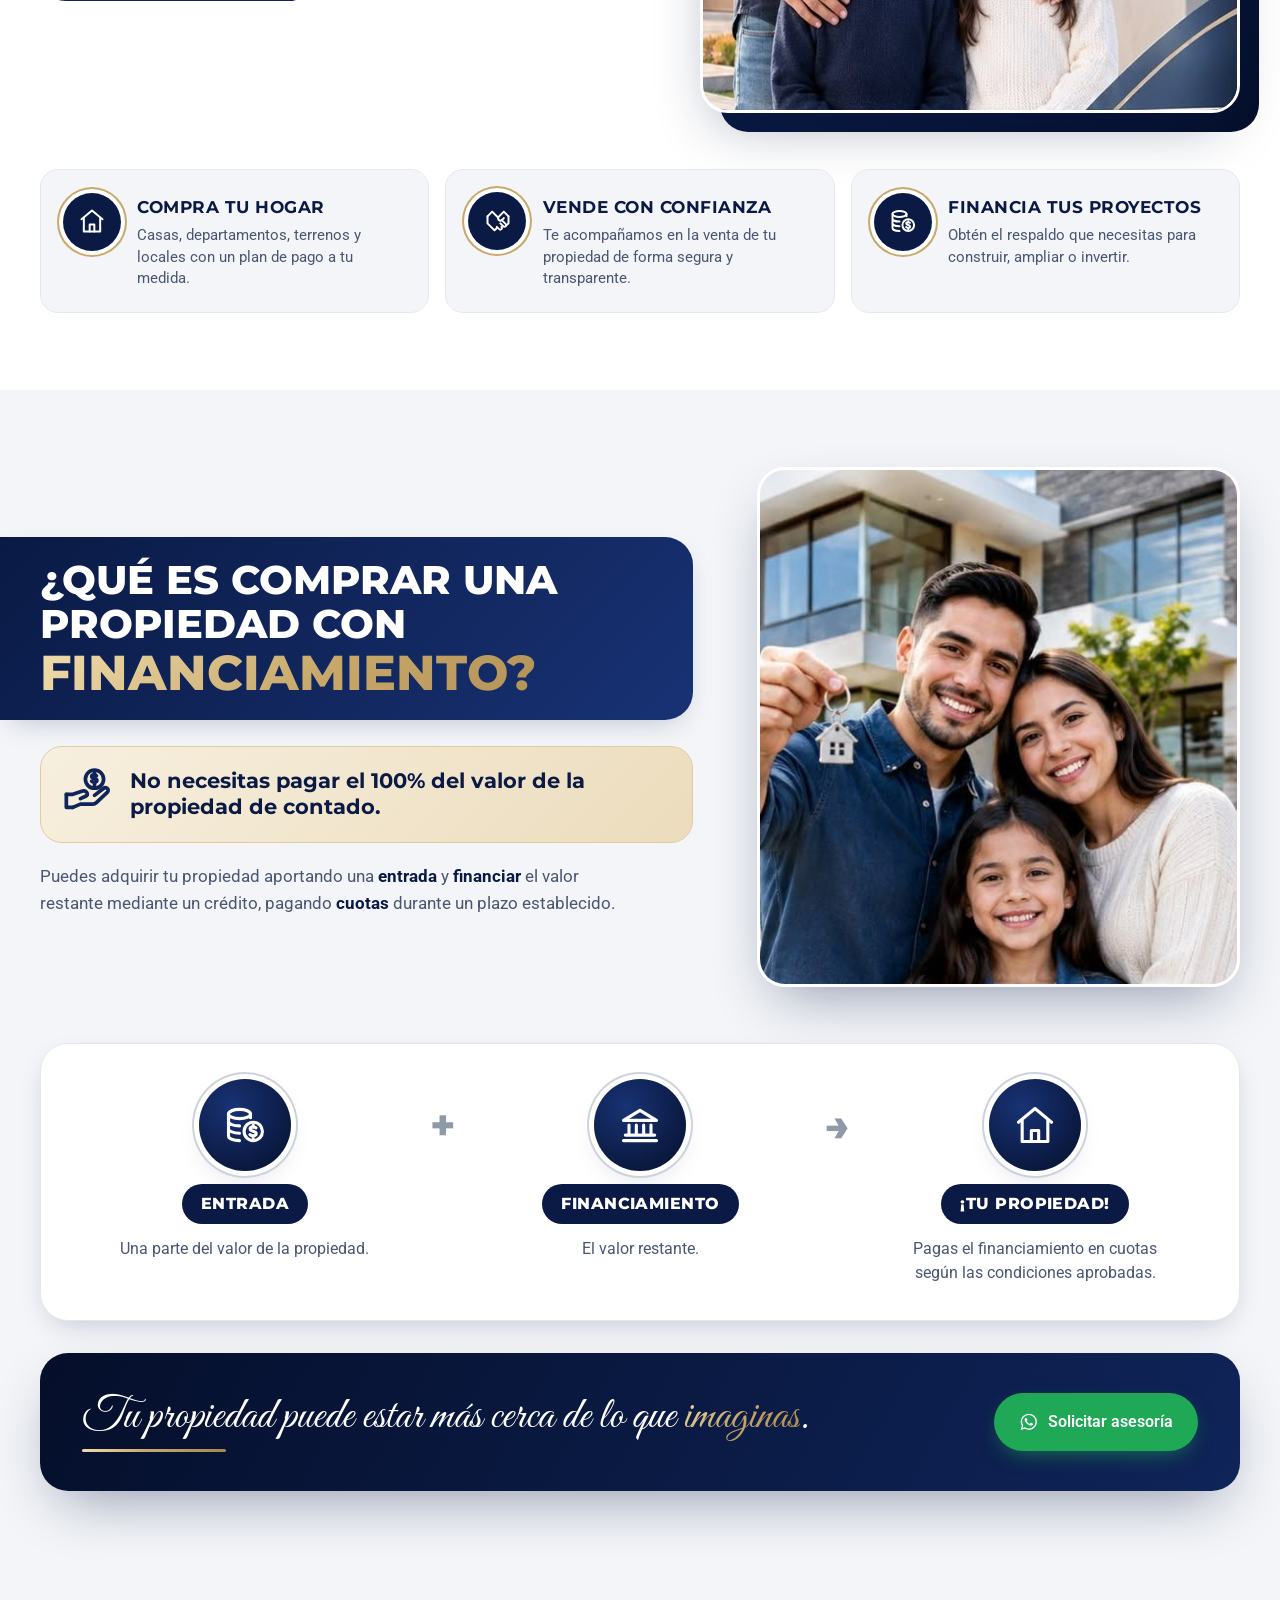
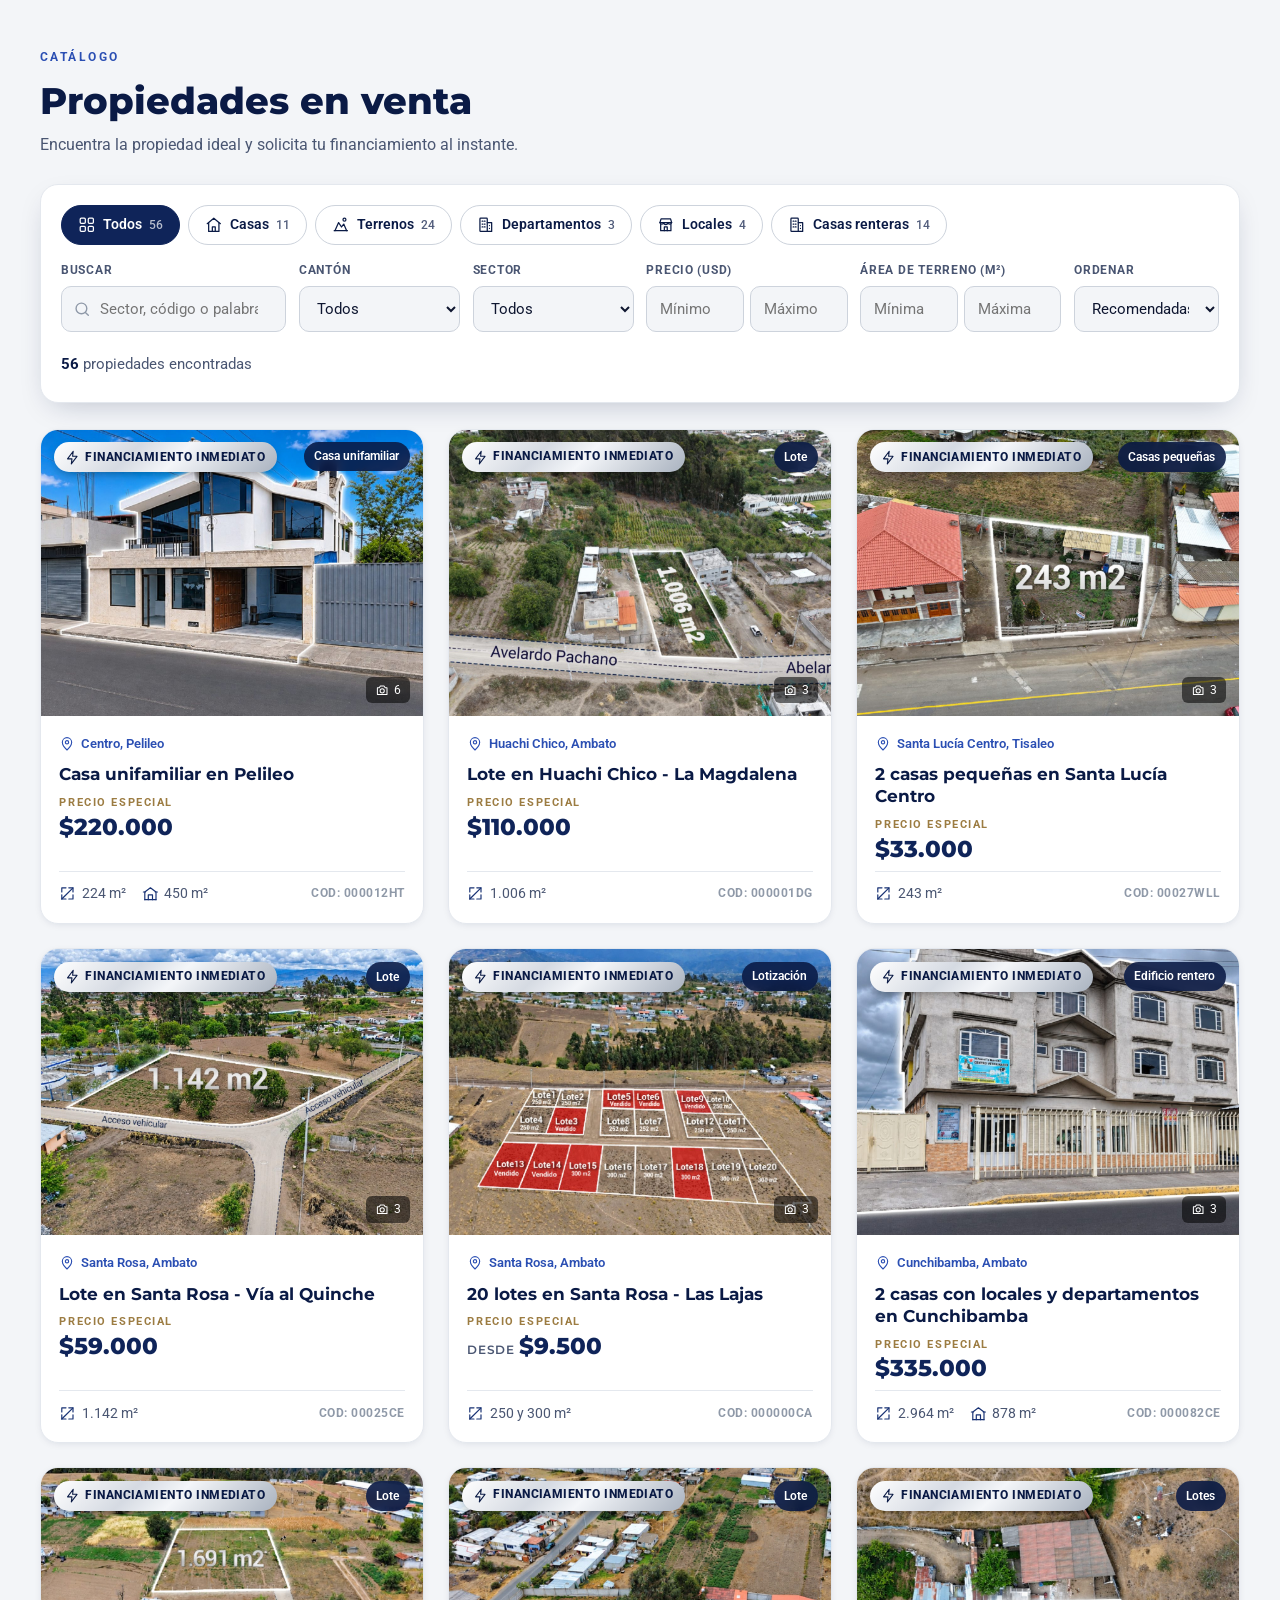
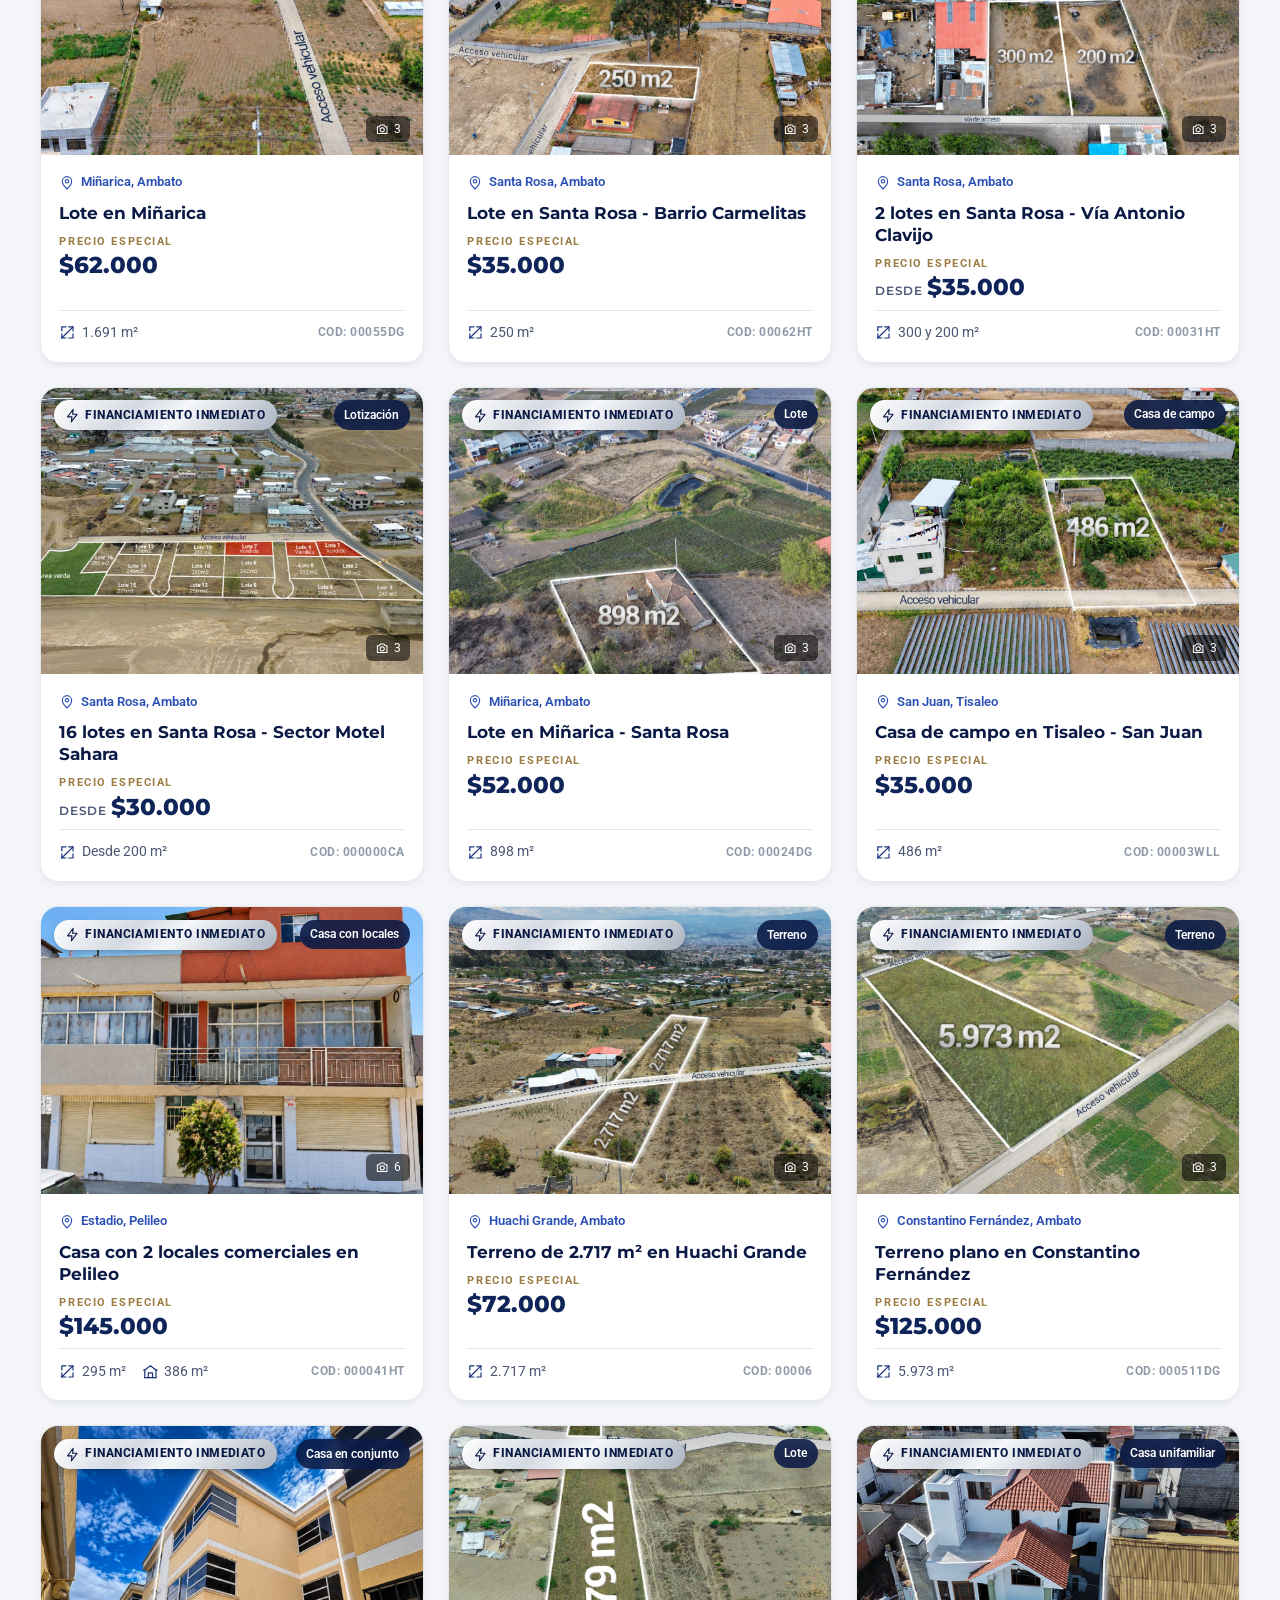
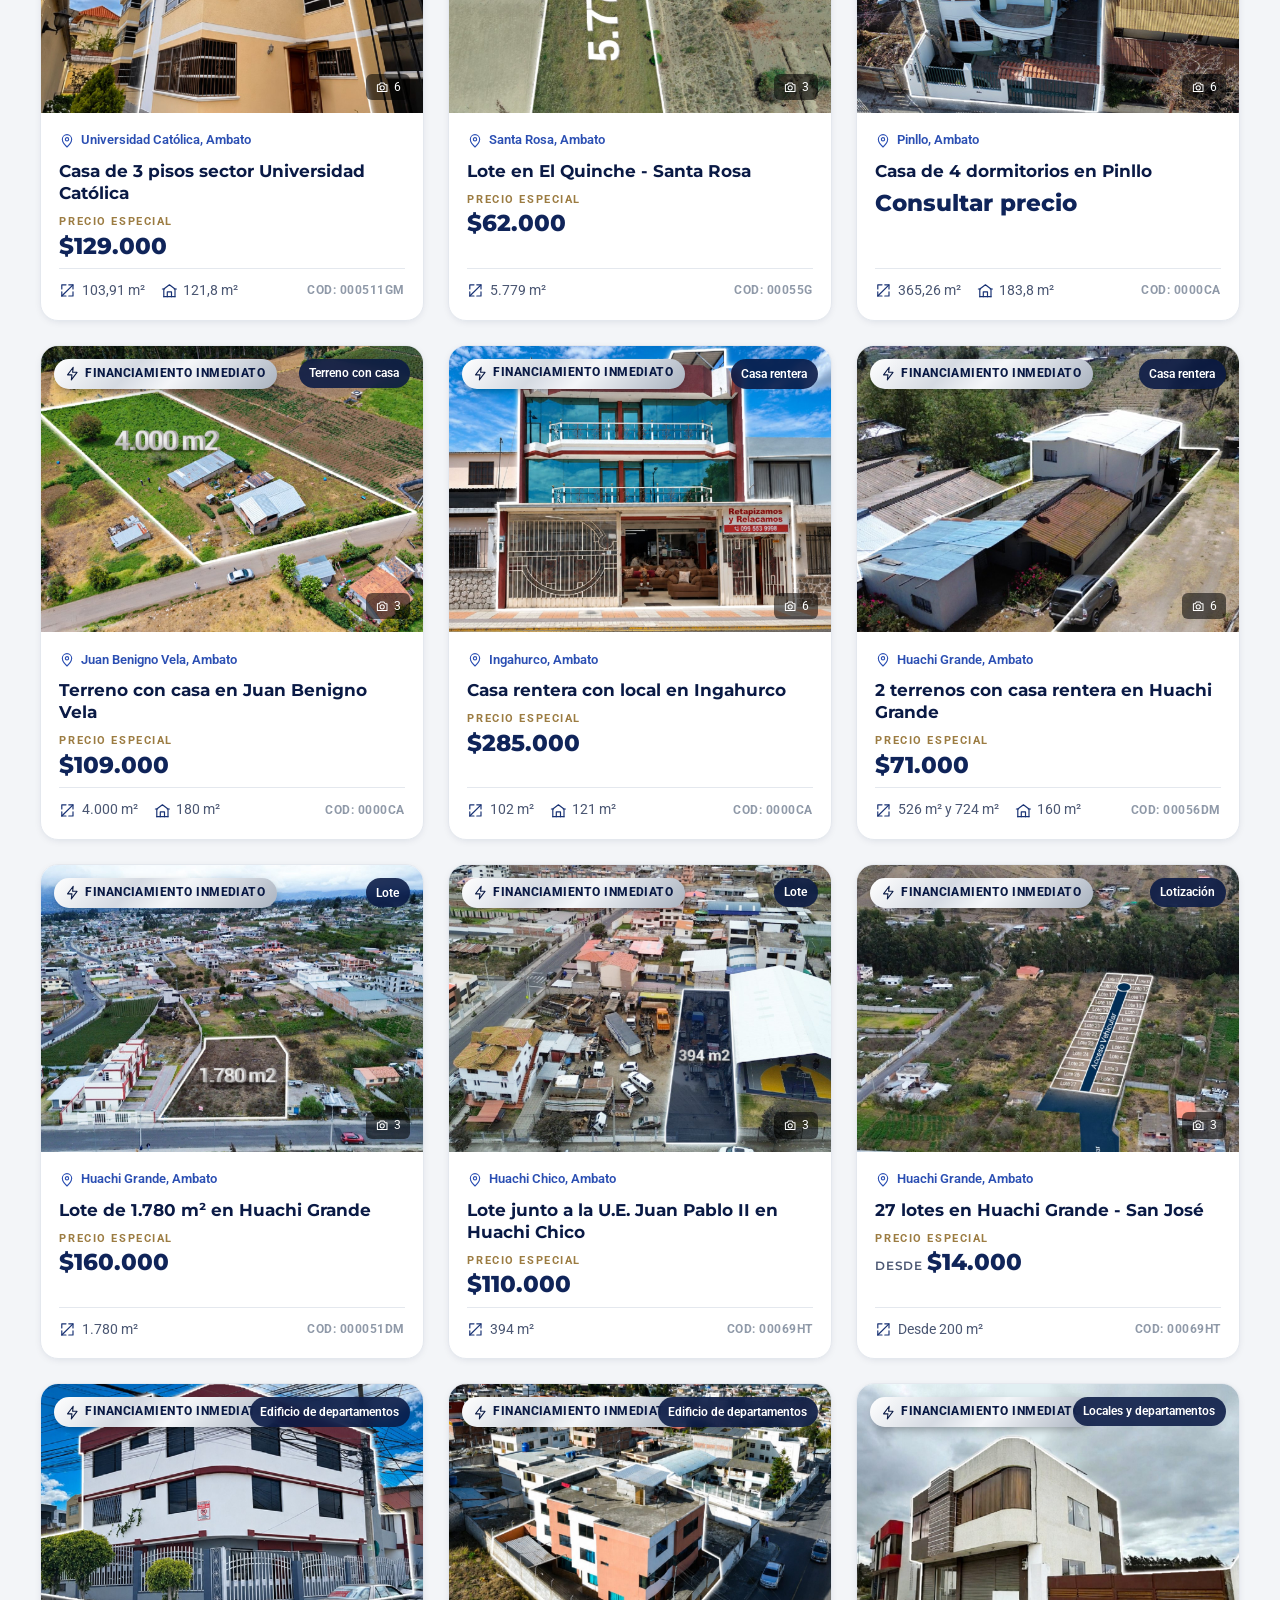
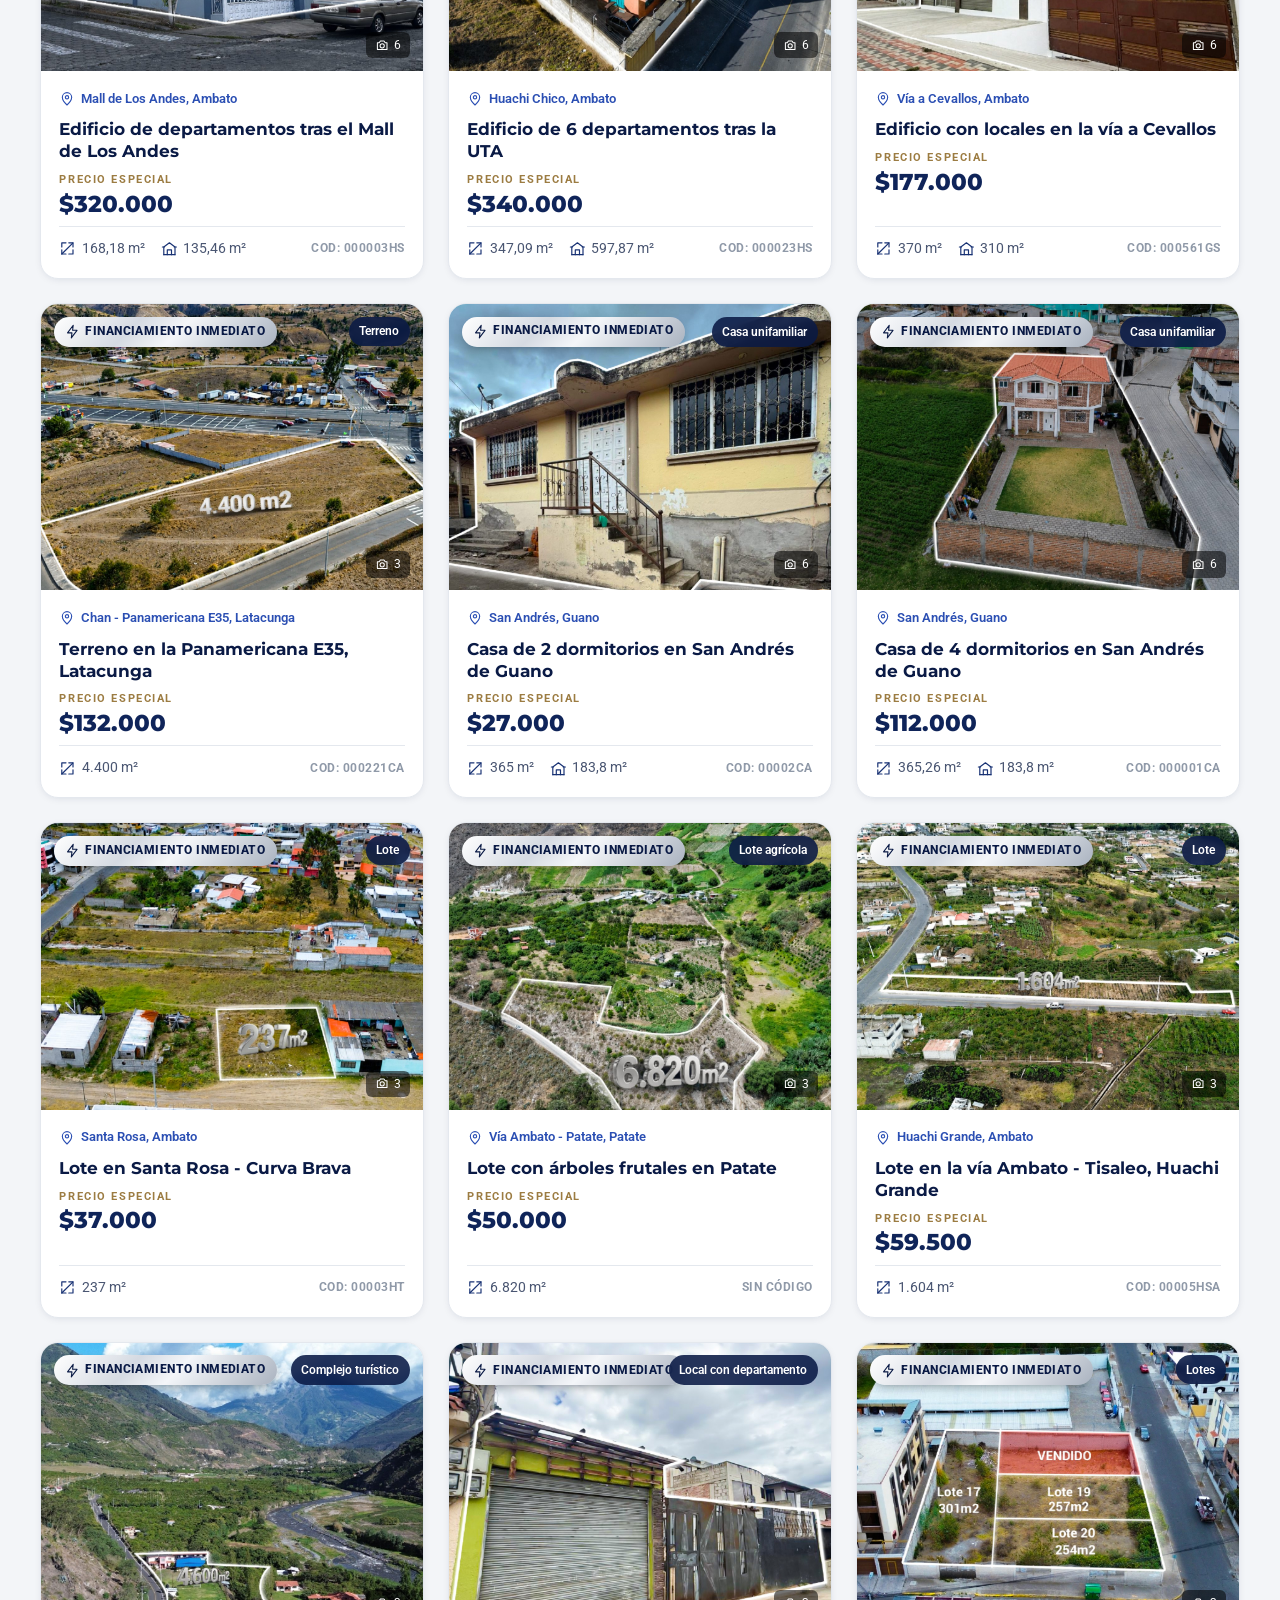
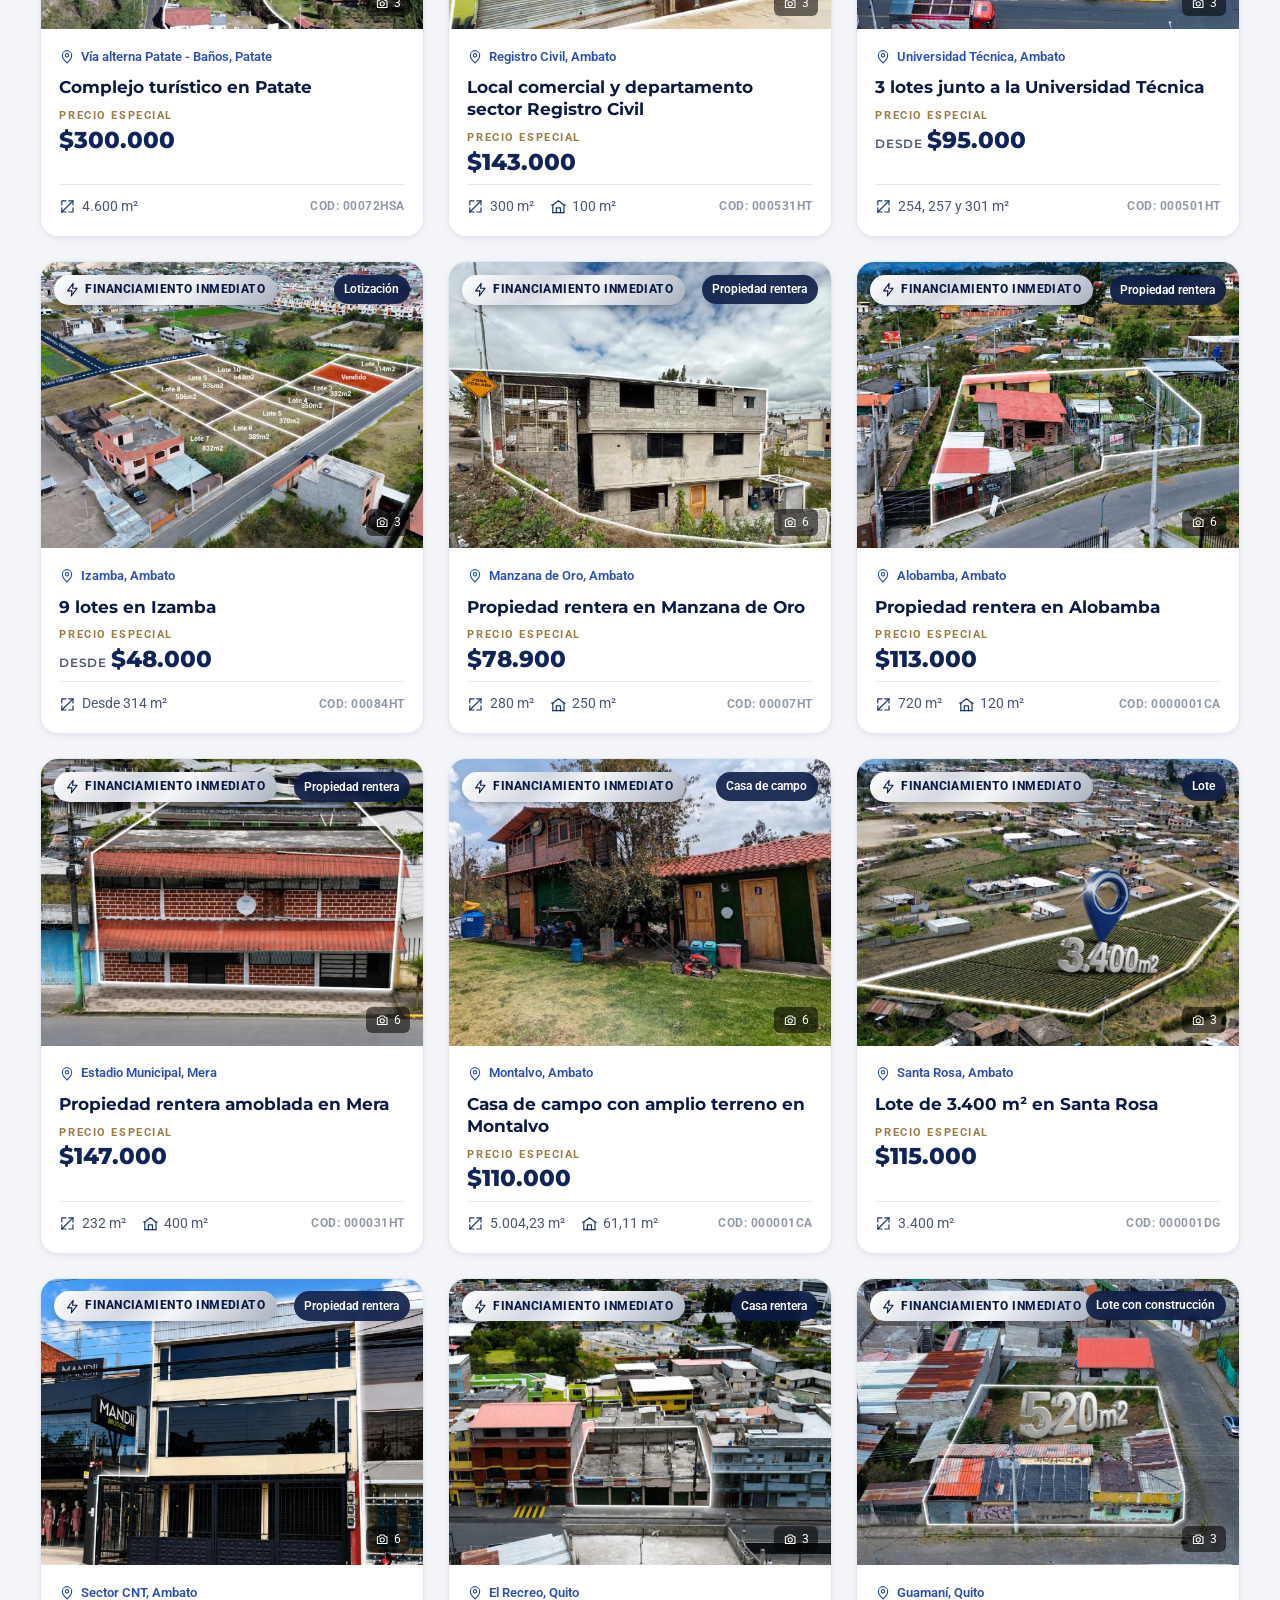
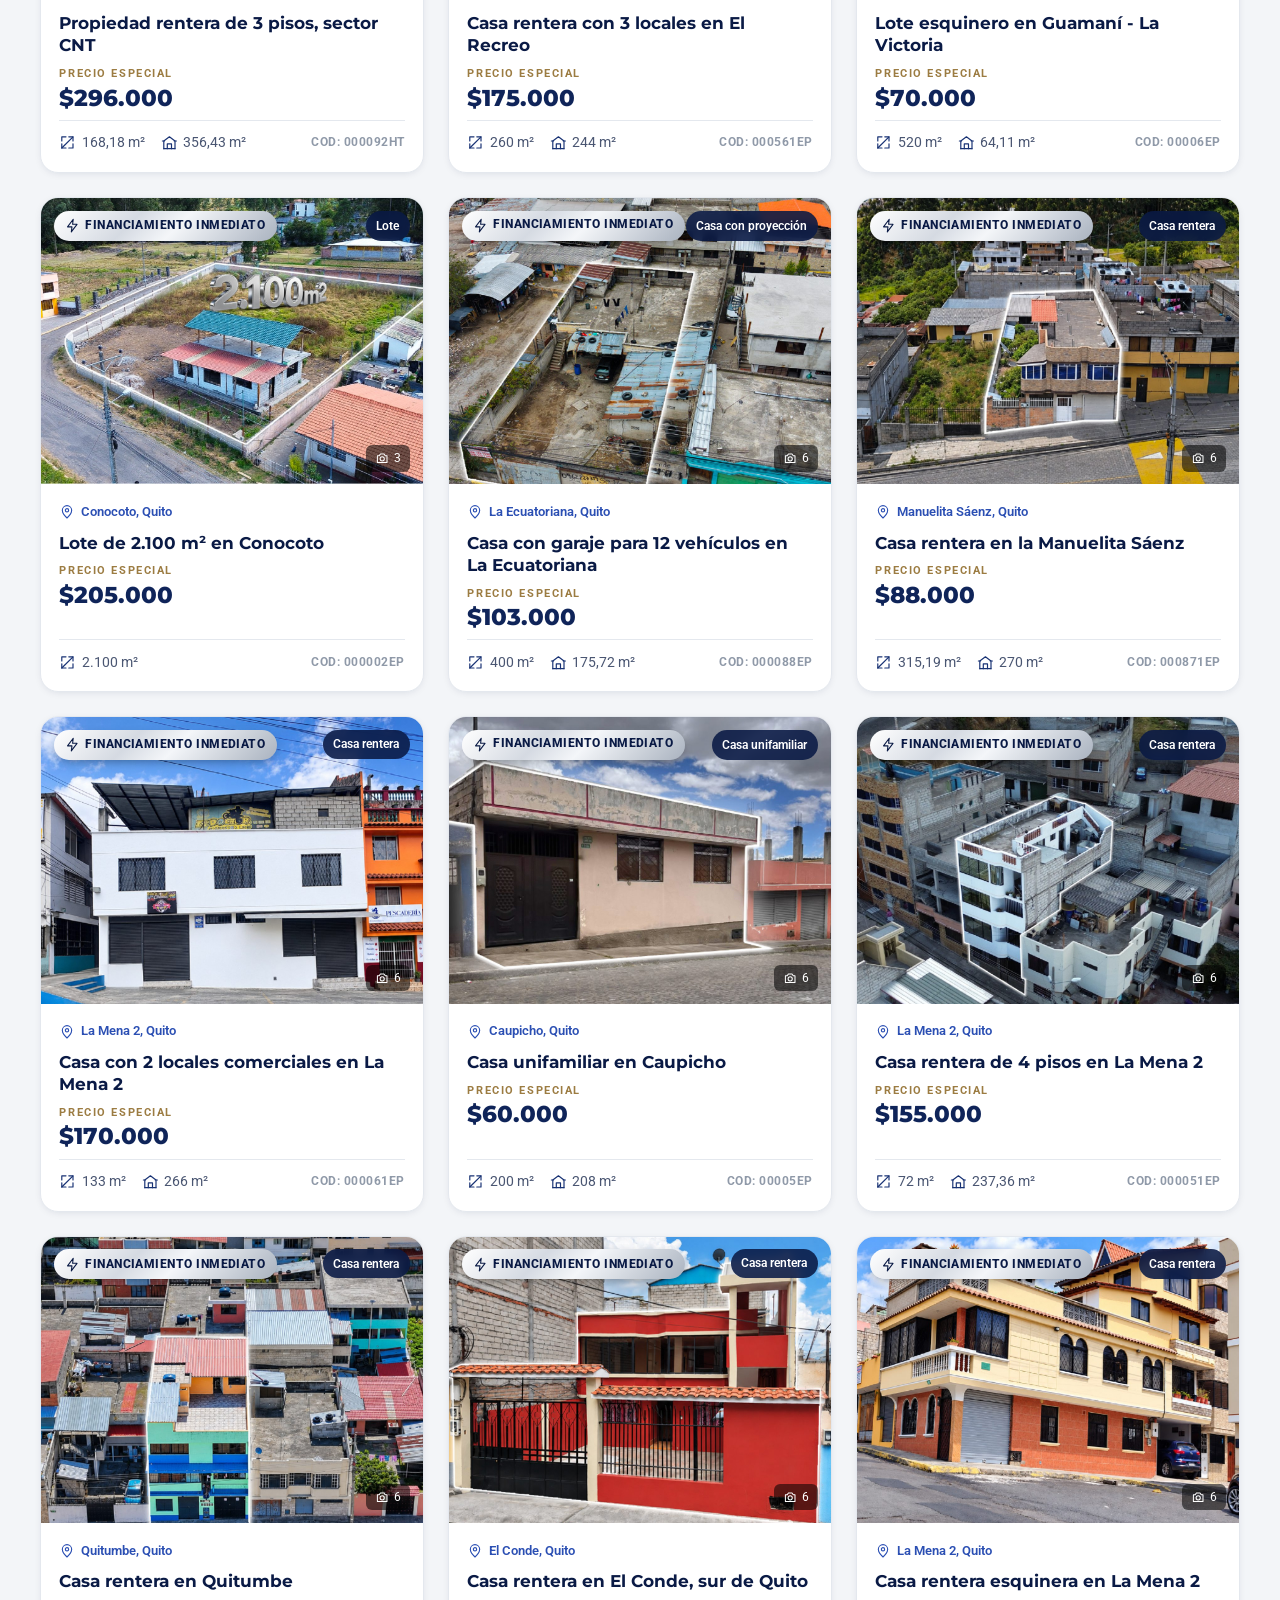
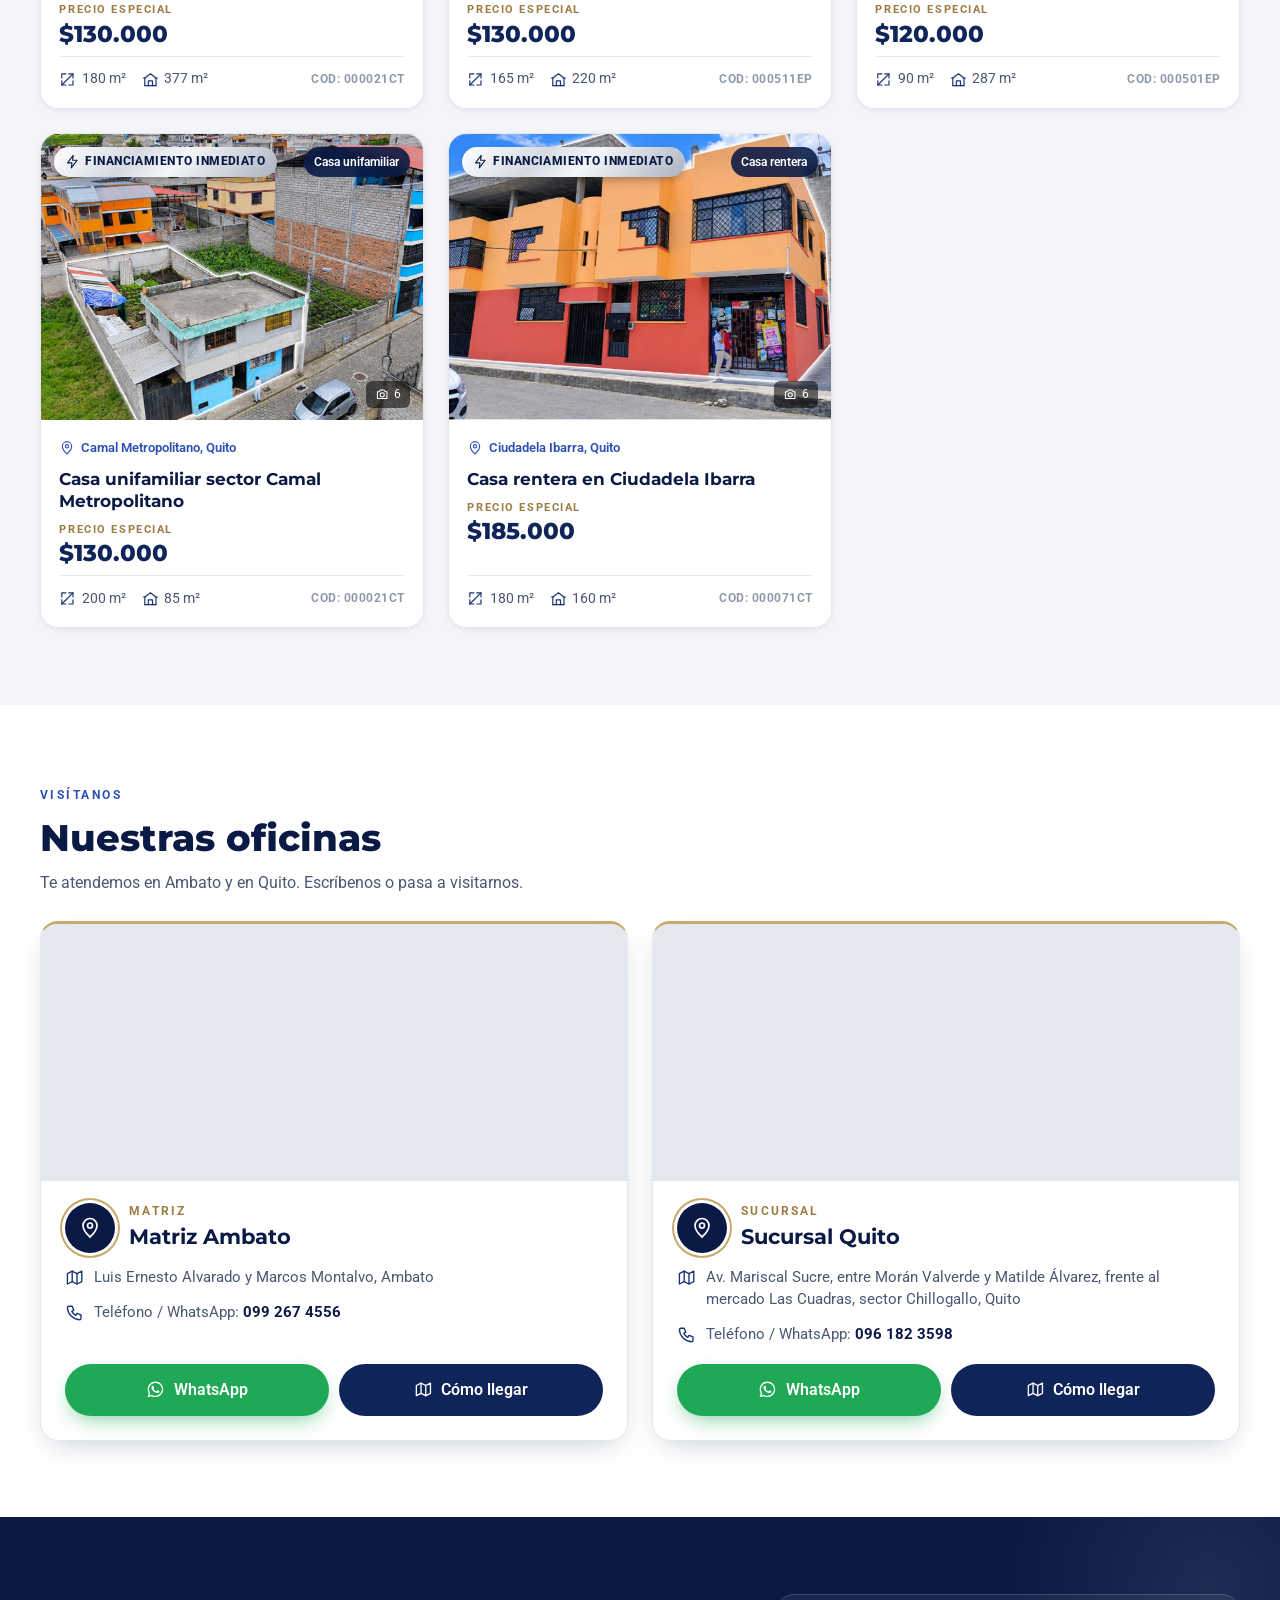
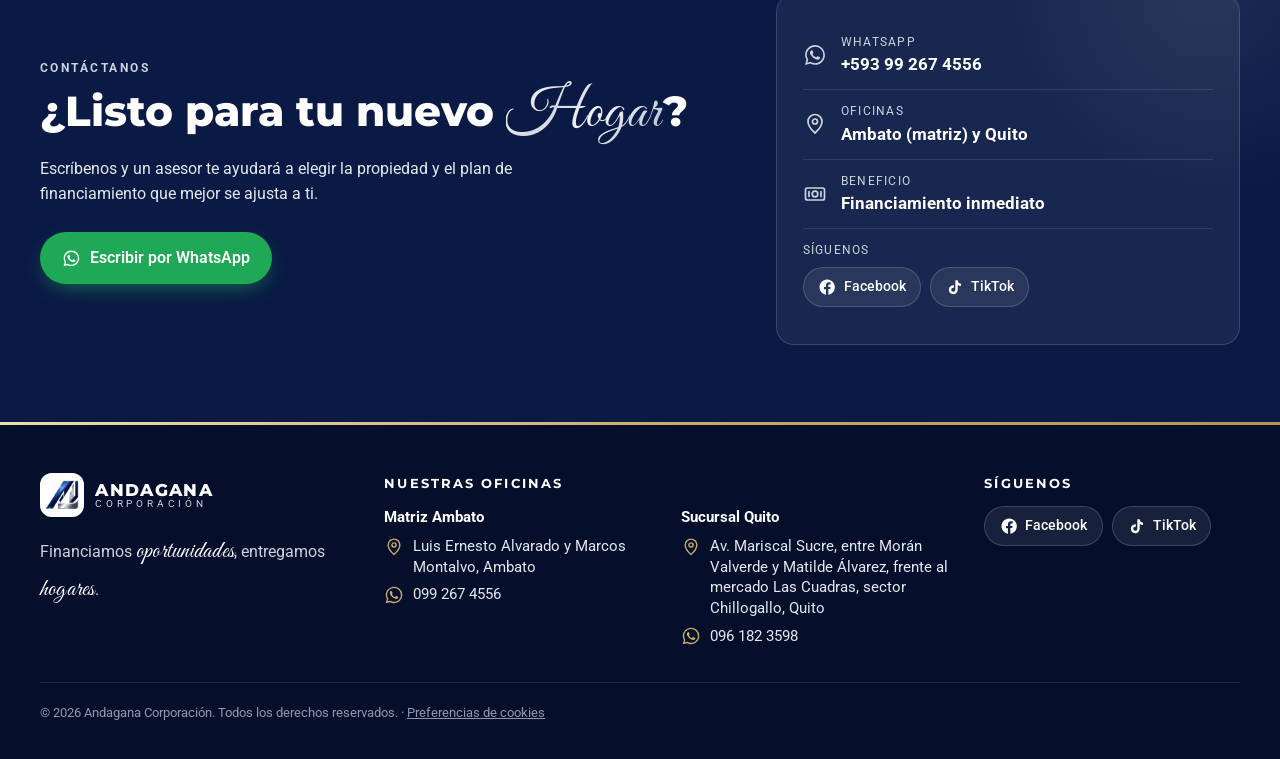
==== commit 8a047f37: "Panel de administración con Pages CMS - Cada propiedad en data/propiedades/*.json (56 migradas sin p" ====
--- a/index.html
+++ b/index.html
@@ -276,6 +276,7 @@
 
   <a class="wa-flotante" data-wa-general target="_blank" rel="noopener" aria-label="Escribir por WhatsApp" data-icono="whatsapp"></a>
 
+  <script src="data/empresa.js"></script>
   <script src="data/propiedades.js"></script>
   <script src="js/comun.js"></script>
   <script src="js/inicio.js"></script>
--- a/css/estilos.css
+++ b/css/estilos.css
@@ -628,4 +628,30 @@
 .pie-oficina { display: flex; flex-direction: column; gap: .45rem; }
 .pie-oficina strong { color: var(--white); font-size: .92rem; }
 @media (max-width: 900px) { .pie-grid { grid-template-columns: 1fr; } .pie-marca { grid-column: auto; } }
-@media (max-width: 600px) { .pie-oficinas-lista { grid-template-columns: 1fr; } }+@media (max-width: 600px) { .pie-oficinas-lista { grid-template-columns: 1fr; } }
+/* ---------- Estado (Reservada / Vendida) y destacadas ---------- */
+.franja-estado {
+  position: absolute; z-index: 3; top: 22px; left: -46px; width: 180px; transform: rotate(-45deg);
+  text-align: center; padding: .4rem 0; color: #fff; pointer-events: none;
+  font-family: var(--font-head); font-weight: 800; font-size: .8rem; letter-spacing: .18em; text-transform: uppercase;
+  background: var(--estado-color, #b3261e); box-shadow: 0 4px 14px -4px rgba(0,0,0,.55);
+  border-block: 1px solid rgba(255,255,255,.35);
+}
+.franja-estado.grande { top: 34px; left: -62px; width: 250px; font-size: 1rem; padding: .55rem 0; }
+.estado-vendida { --estado-color: #b3261e; }
+.estado-reservada { --estado-color: #a87b1f; }
+.tarjeta.estado-vendida .tarjeta-foto img { filter: grayscale(.55) brightness(.9); }
+.tarjeta.estado-vendida .tarjeta-precio { color: var(--silver-500); text-decoration: line-through; text-decoration-thickness: 2px; }
+.etiqueta-destacada {
+  position: absolute; left: .8rem; bottom: .8rem; z-index: 2;
+  background: var(--gold-grad); color: var(--navy-950); font-size: .72rem; font-weight: 800; letter-spacing: .05em;
+  text-transform: uppercase; padding: .32rem .7rem; border-radius: 999px; box-shadow: 0 4px 12px -4px rgba(0,0,0,.45);
+}
+.tarjeta.destacada { border-color: var(--gold-500); box-shadow: 0 0 0 1px var(--gold-500), 0 8px 24px -14px rgba(168,134,74,.8); }
+.tarjeta-precio-etq { font-size: .7rem; font-weight: 700; letter-spacing: .14em; text-transform: uppercase; color: var(--gold-700); margin-bottom: -.35rem; }
+.pill-dorado { background: var(--gold-grad); color: var(--navy-950); }
+.pill-estado { background: var(--estado-color); color: #fff; letter-spacing: .12em; text-transform: uppercase; }
+.aviso-estado {
+  margin: -.2rem 0 .9rem; padding: .7rem .85rem; border-radius: 12px; font-size: .9rem; line-height: 1.4;
+  background: rgba(255,255,255,.1); border-left: 4px solid var(--estado-color); color: var(--white);
+}
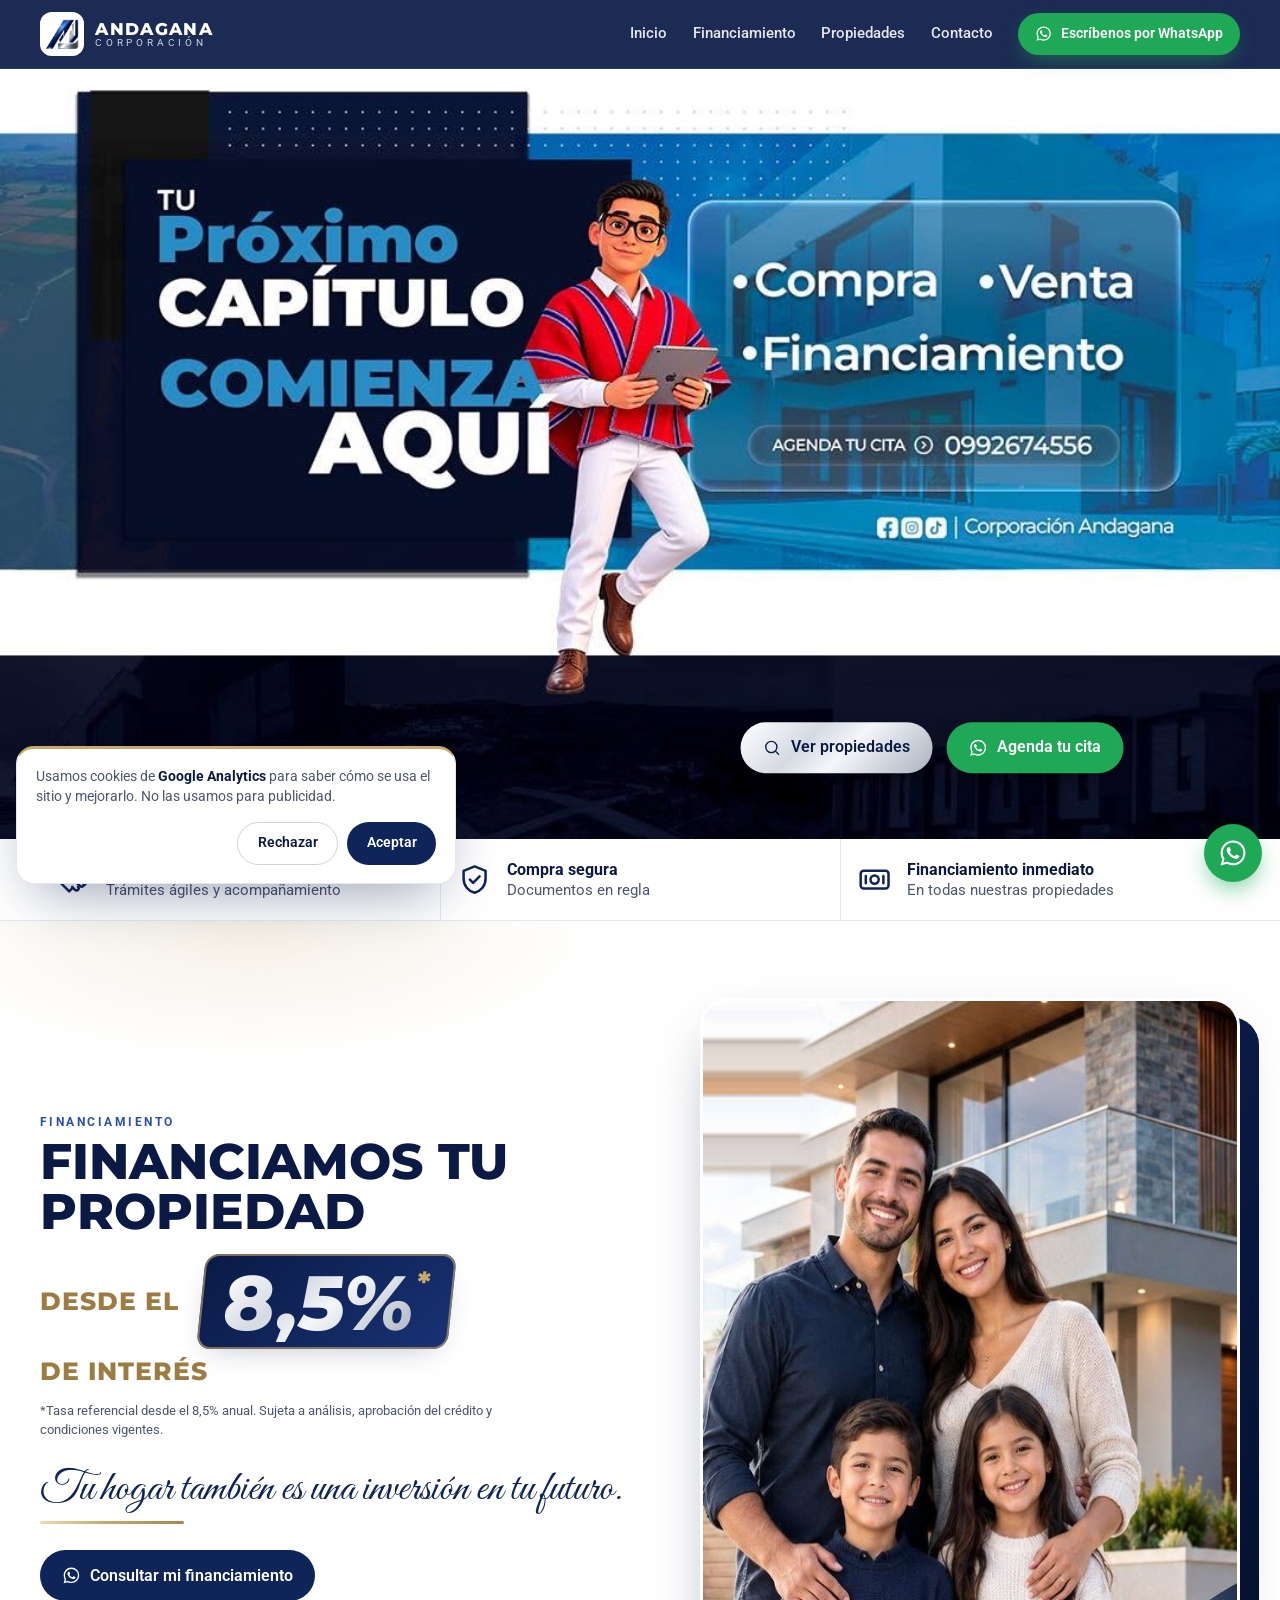
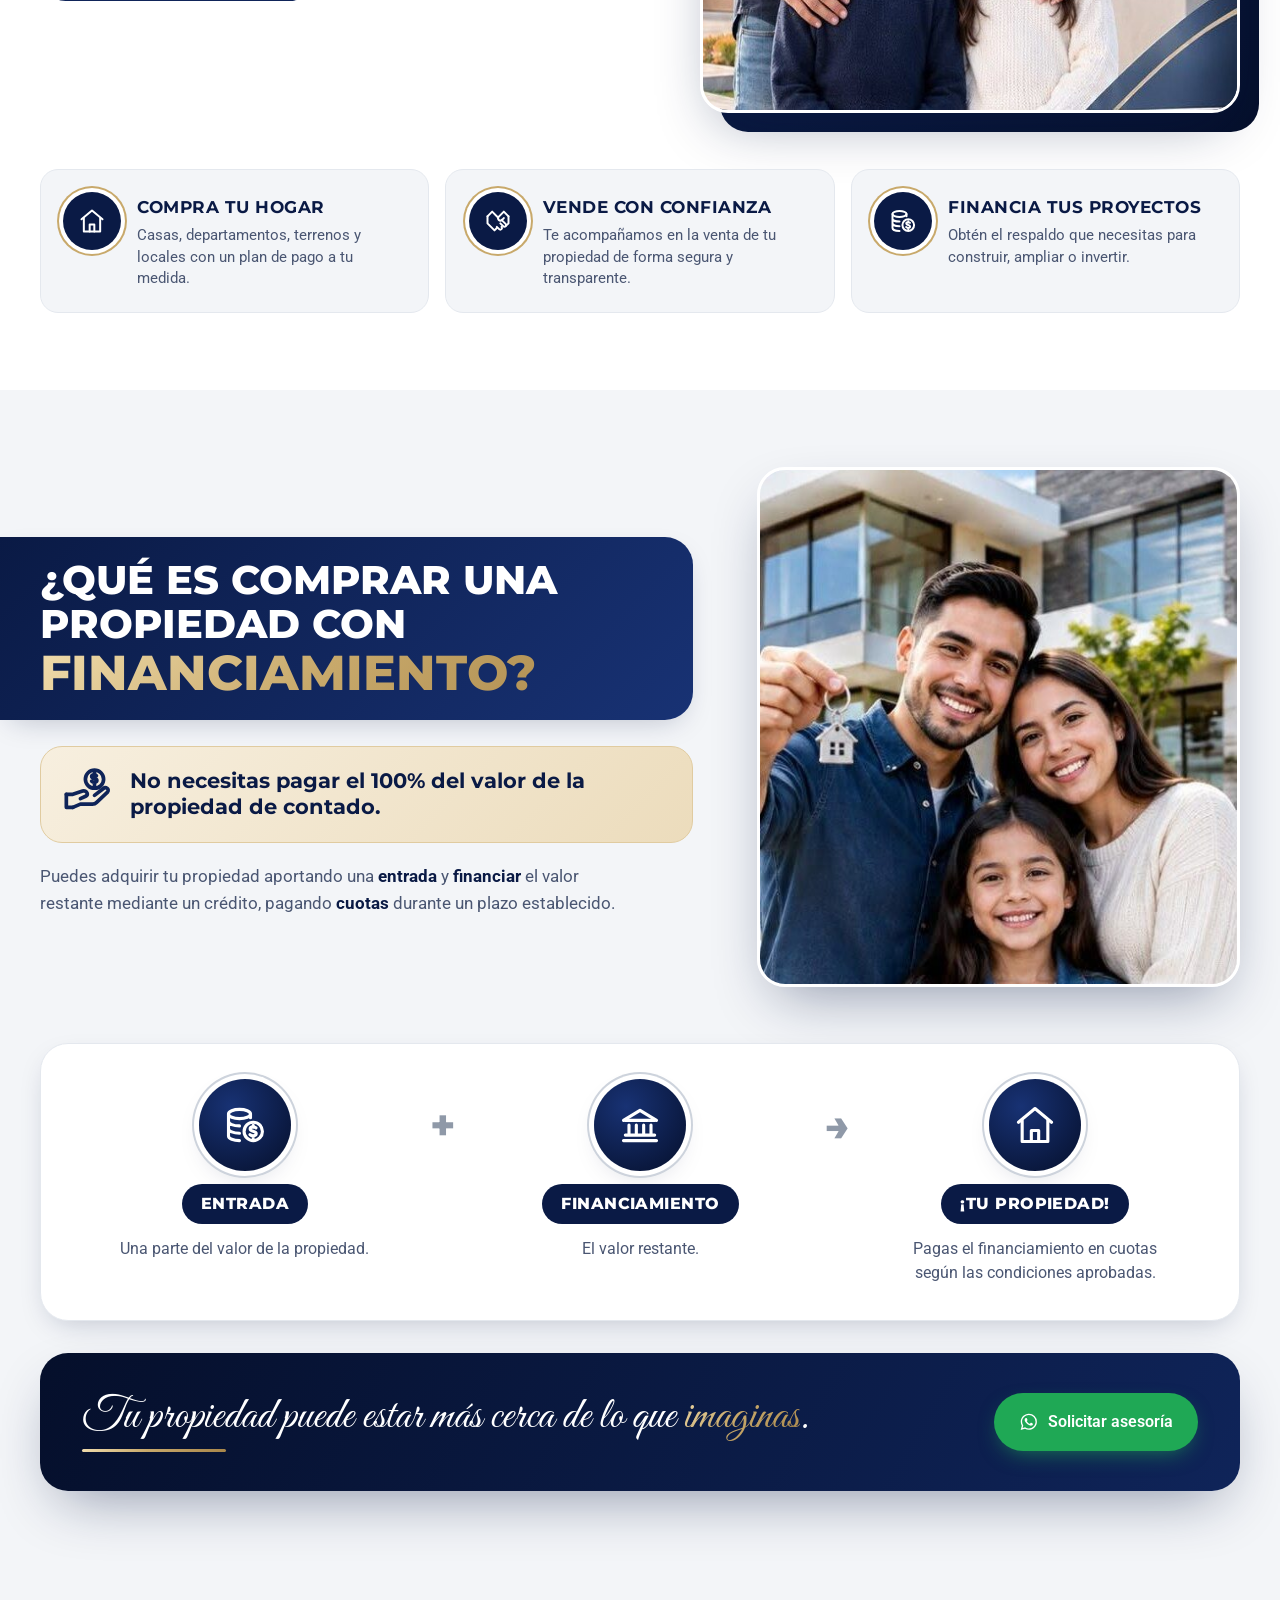
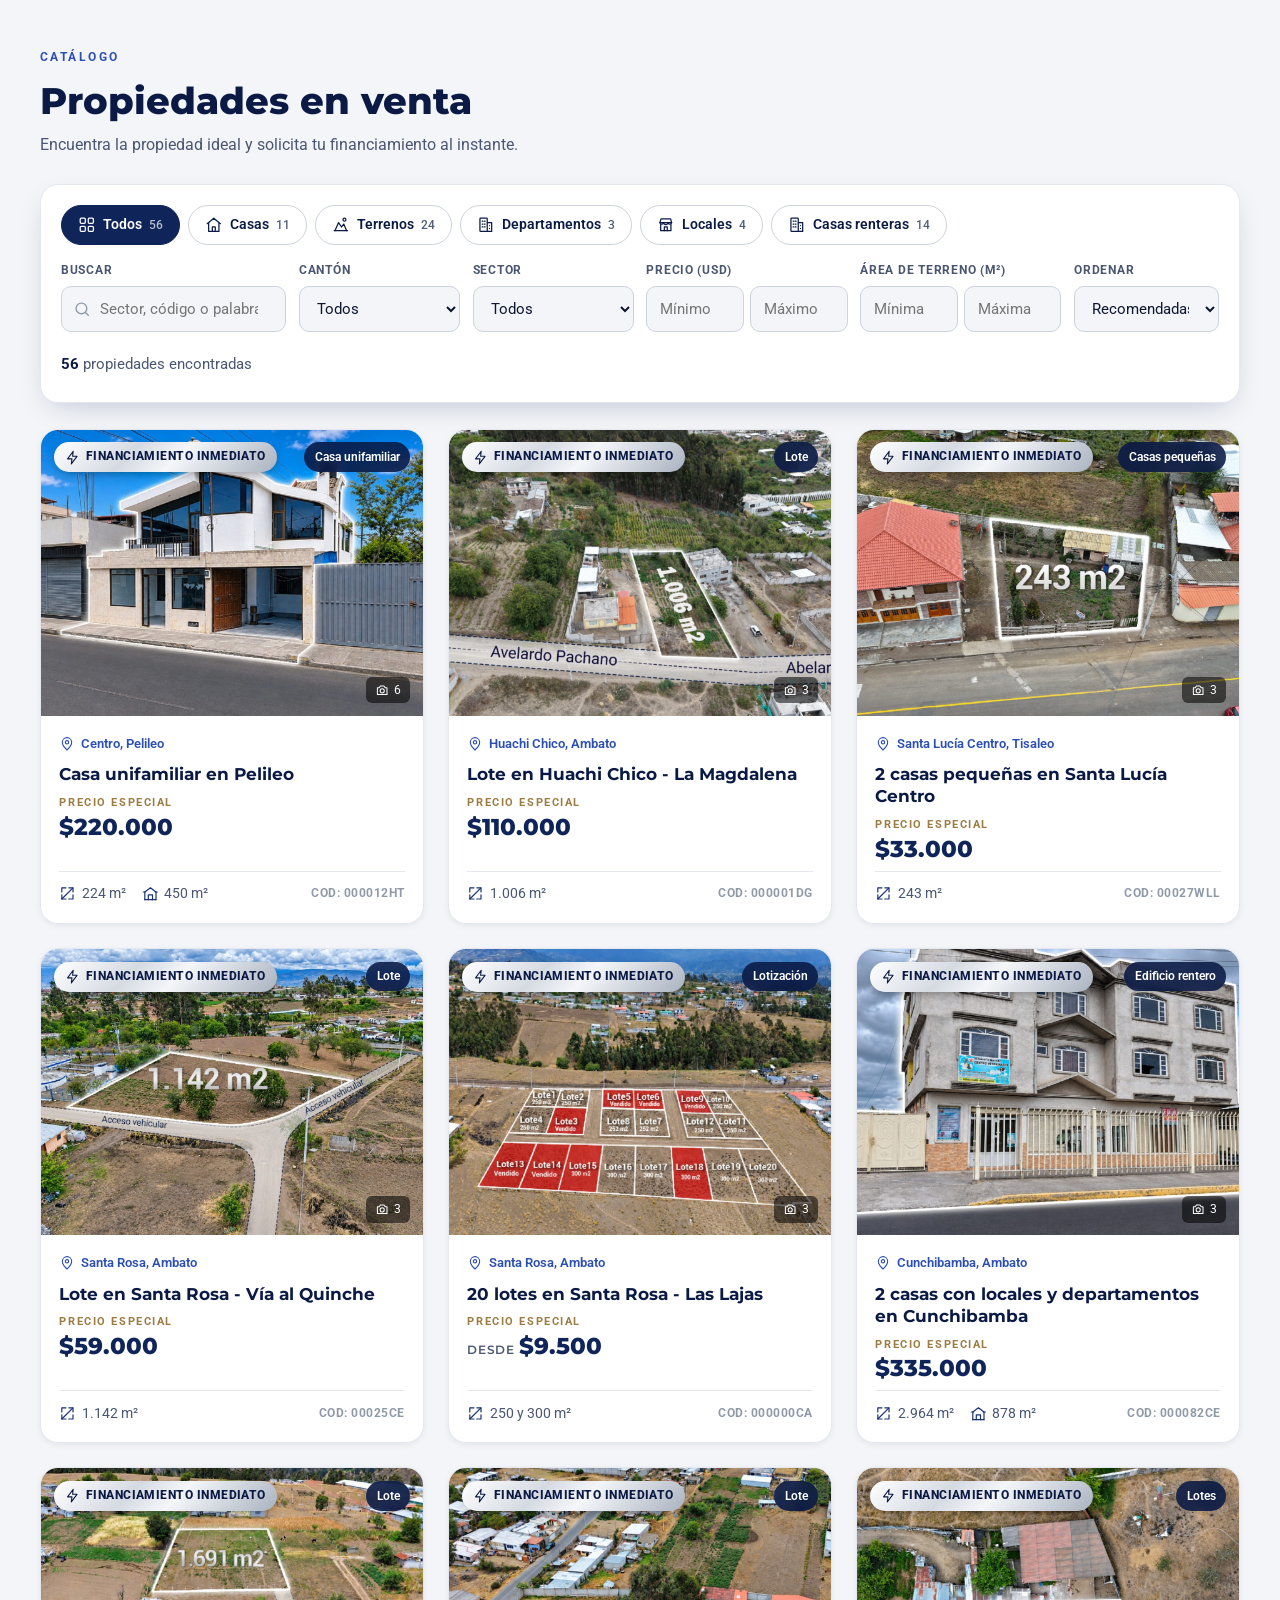
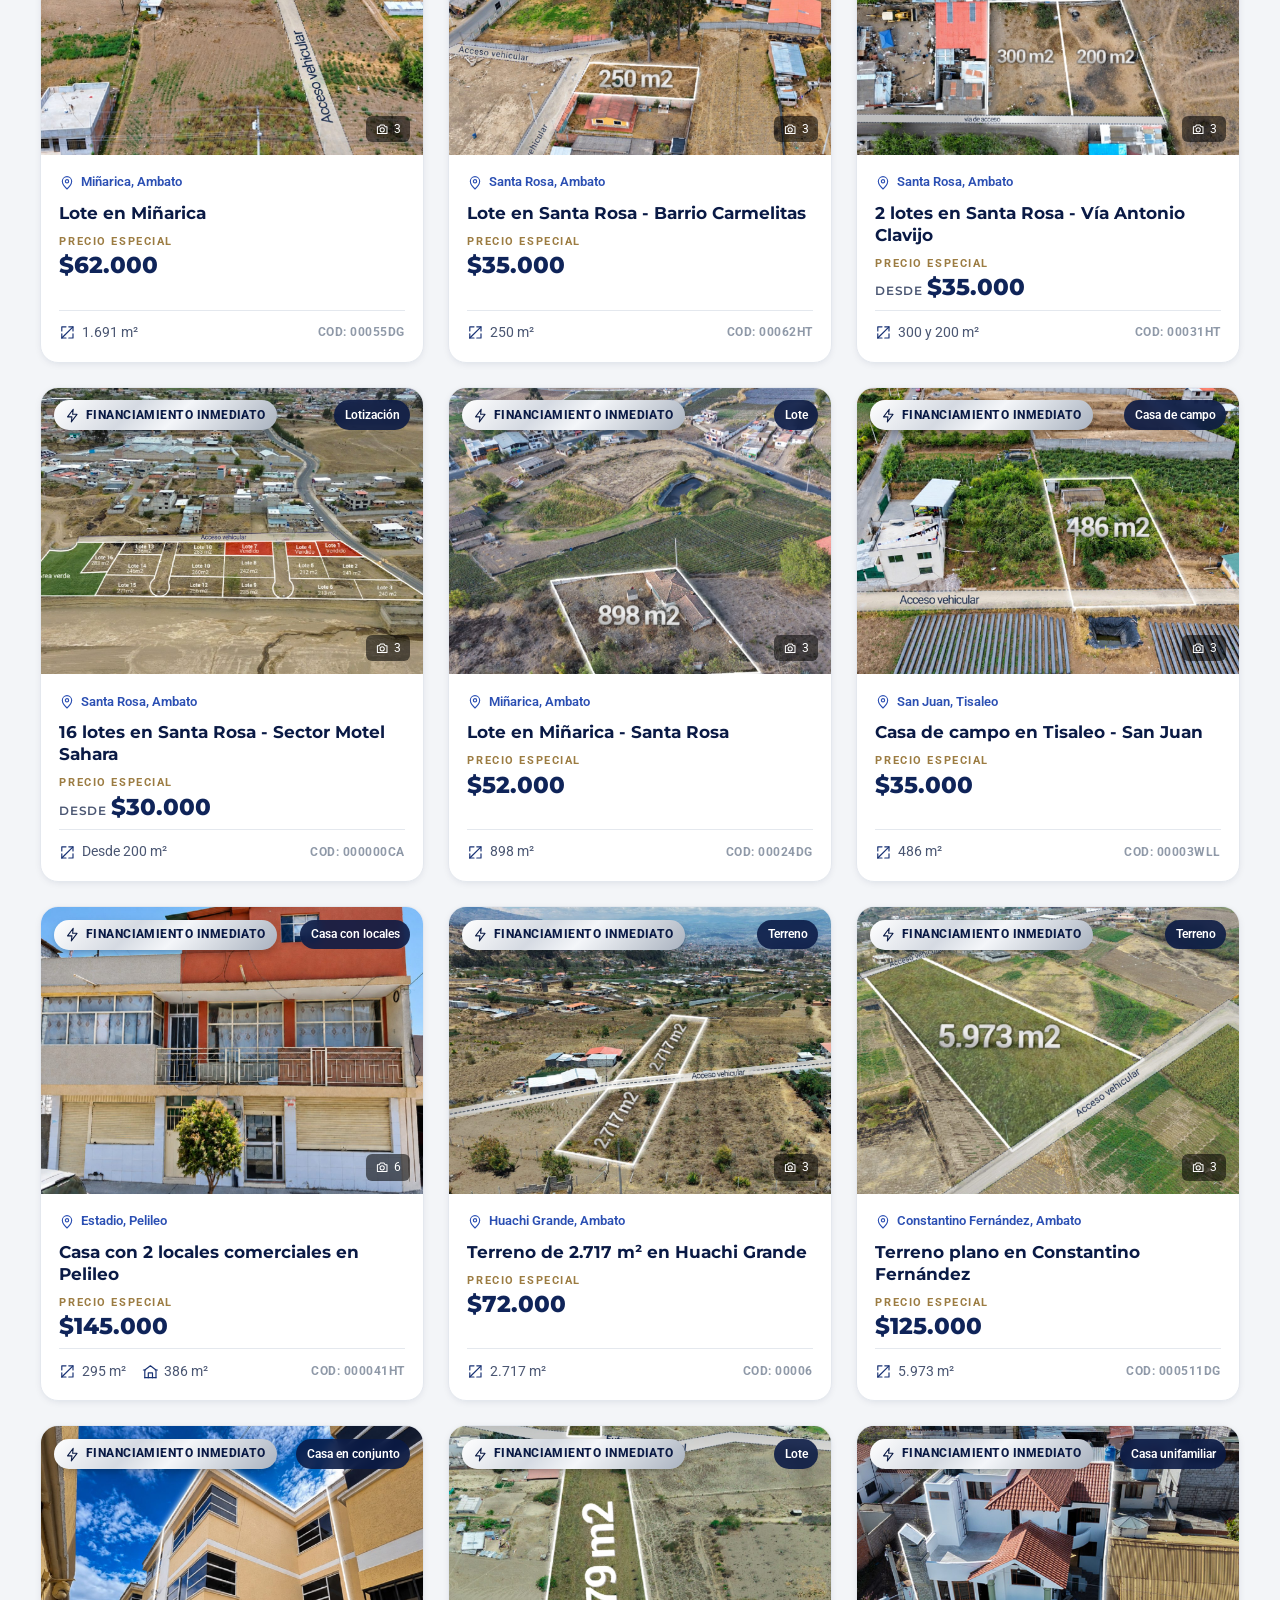
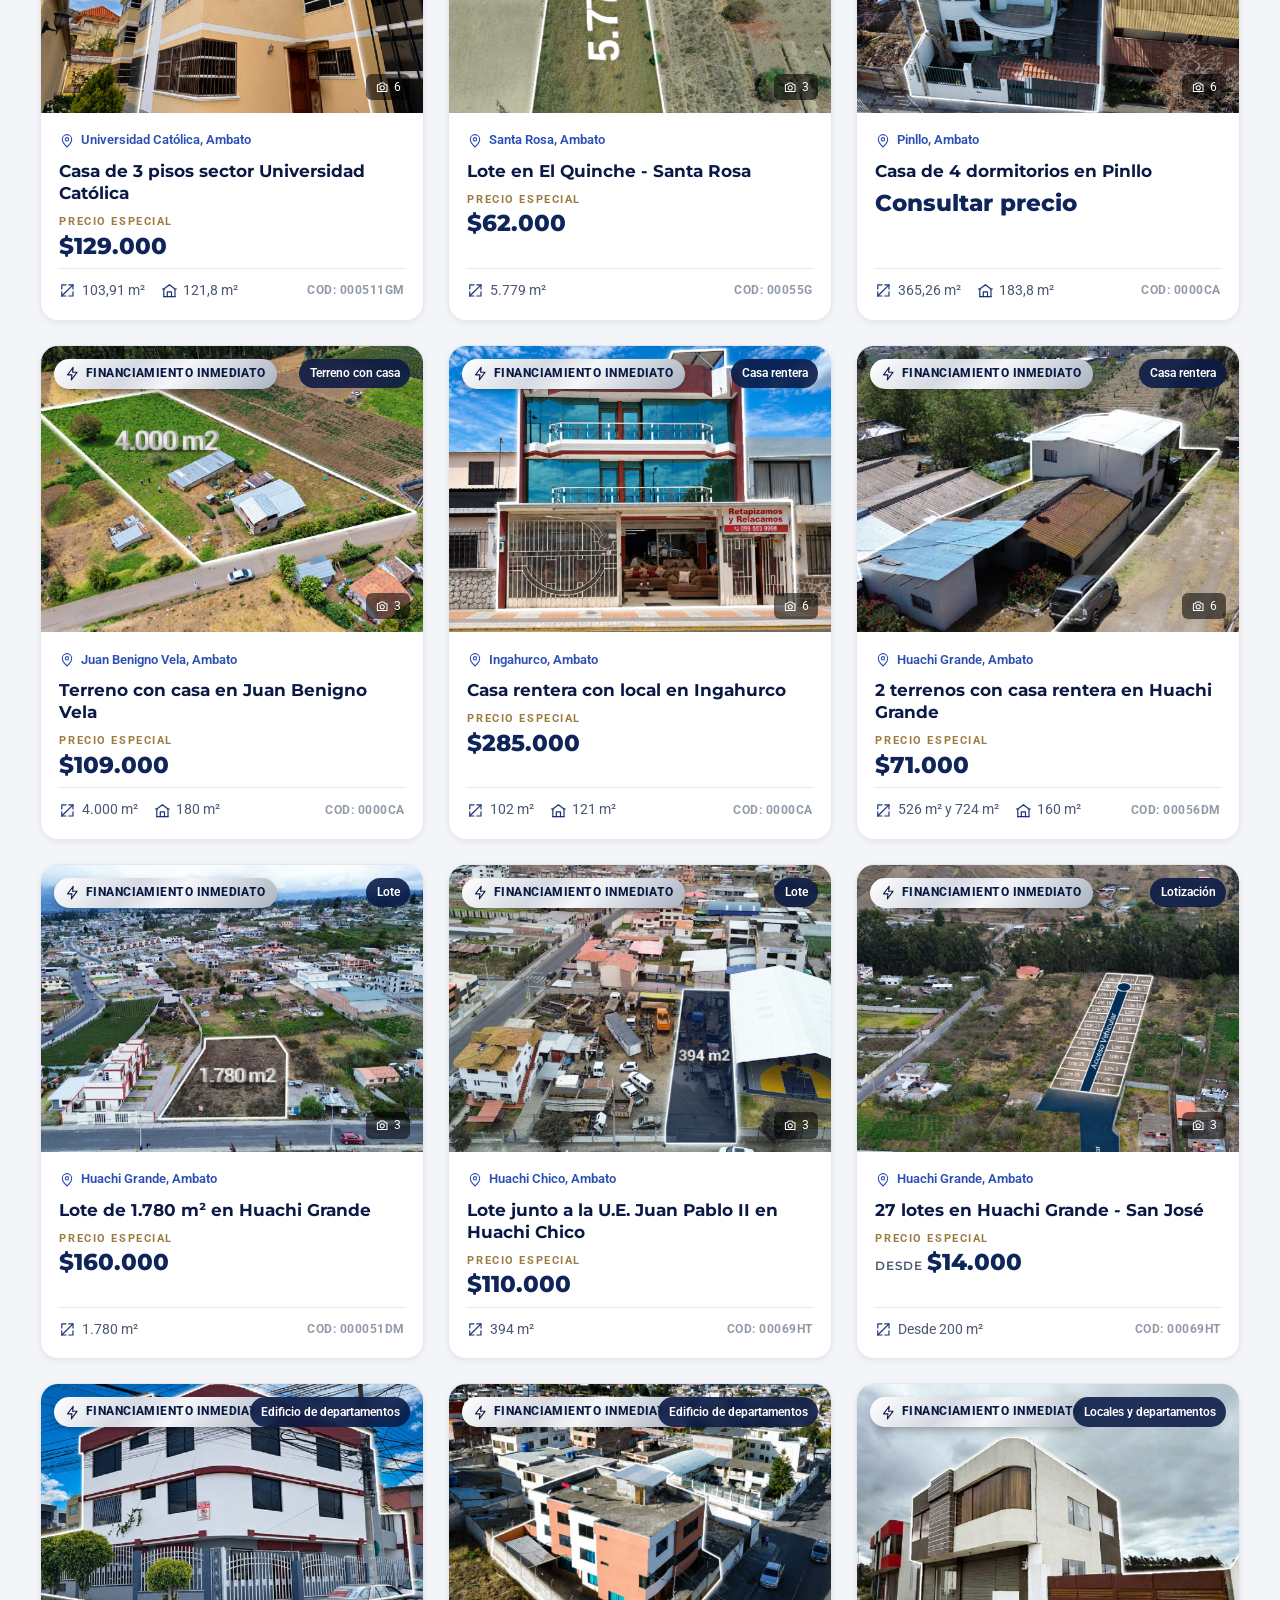
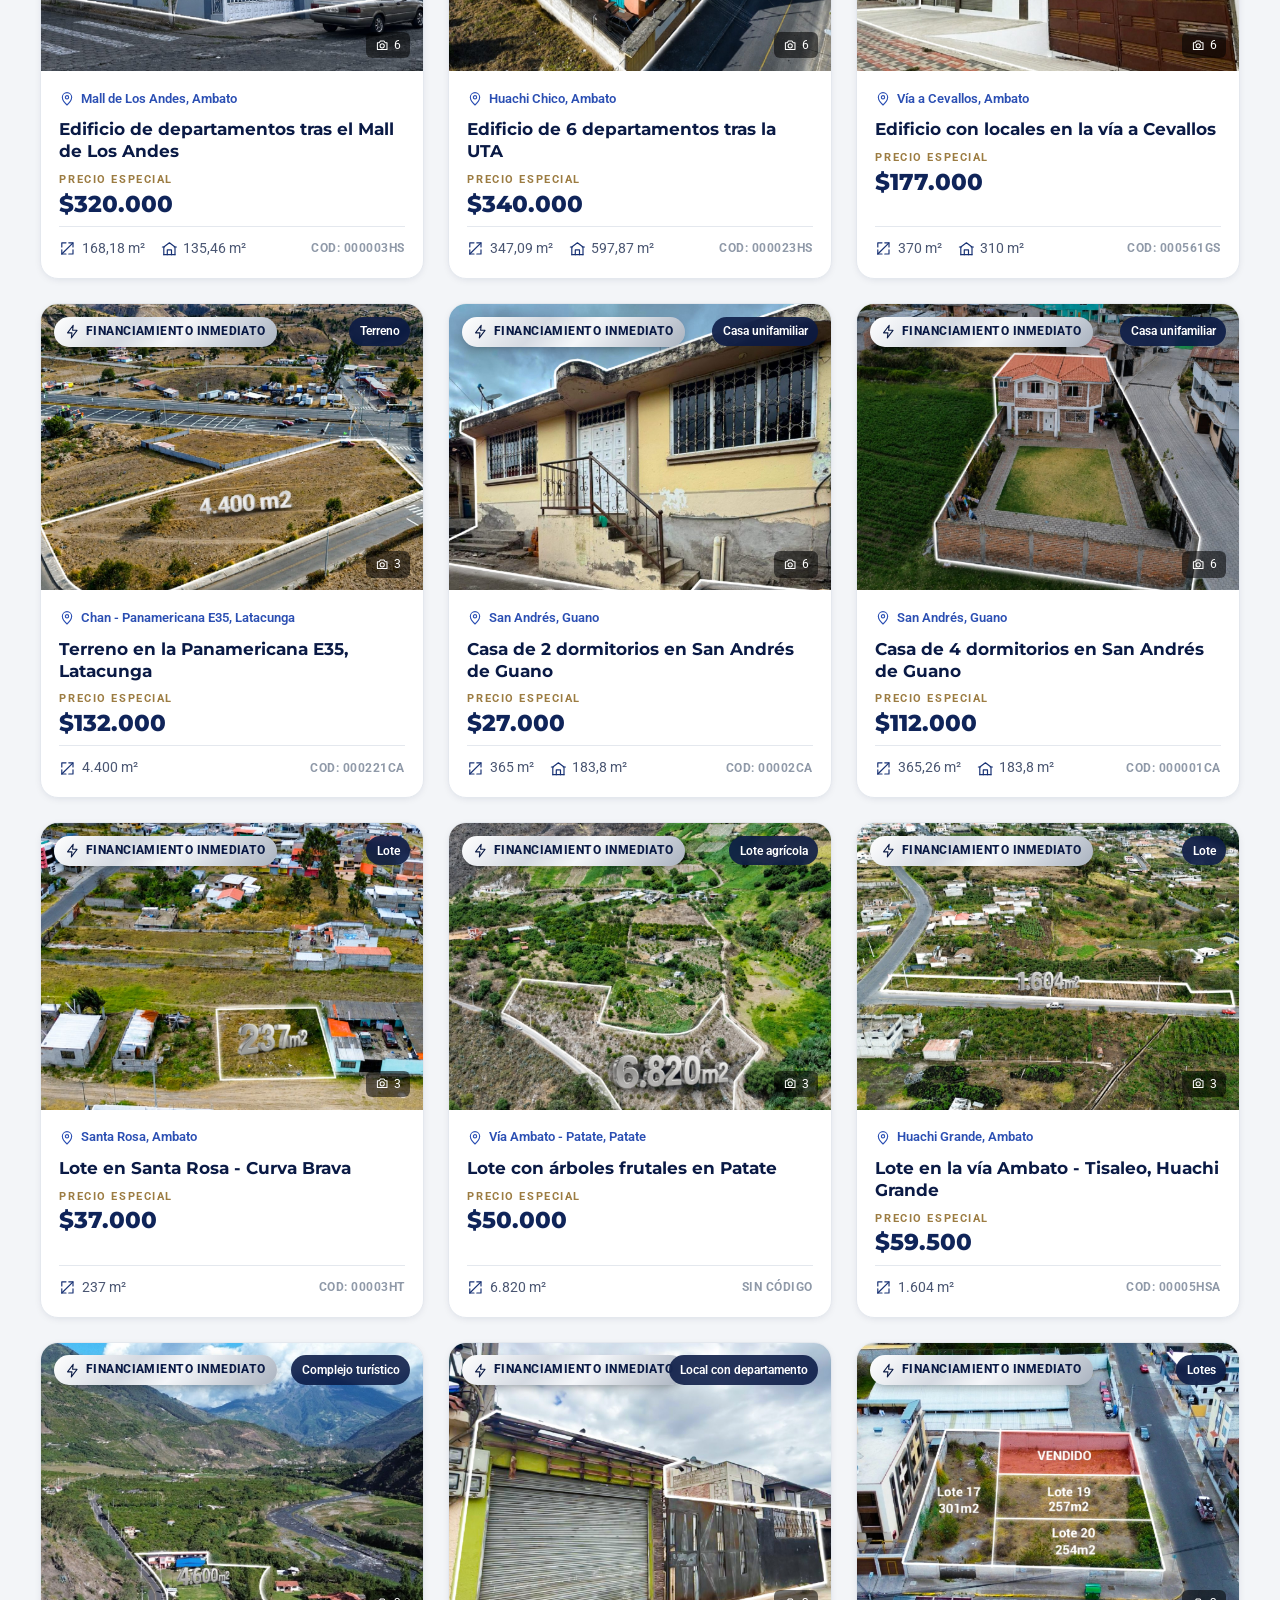
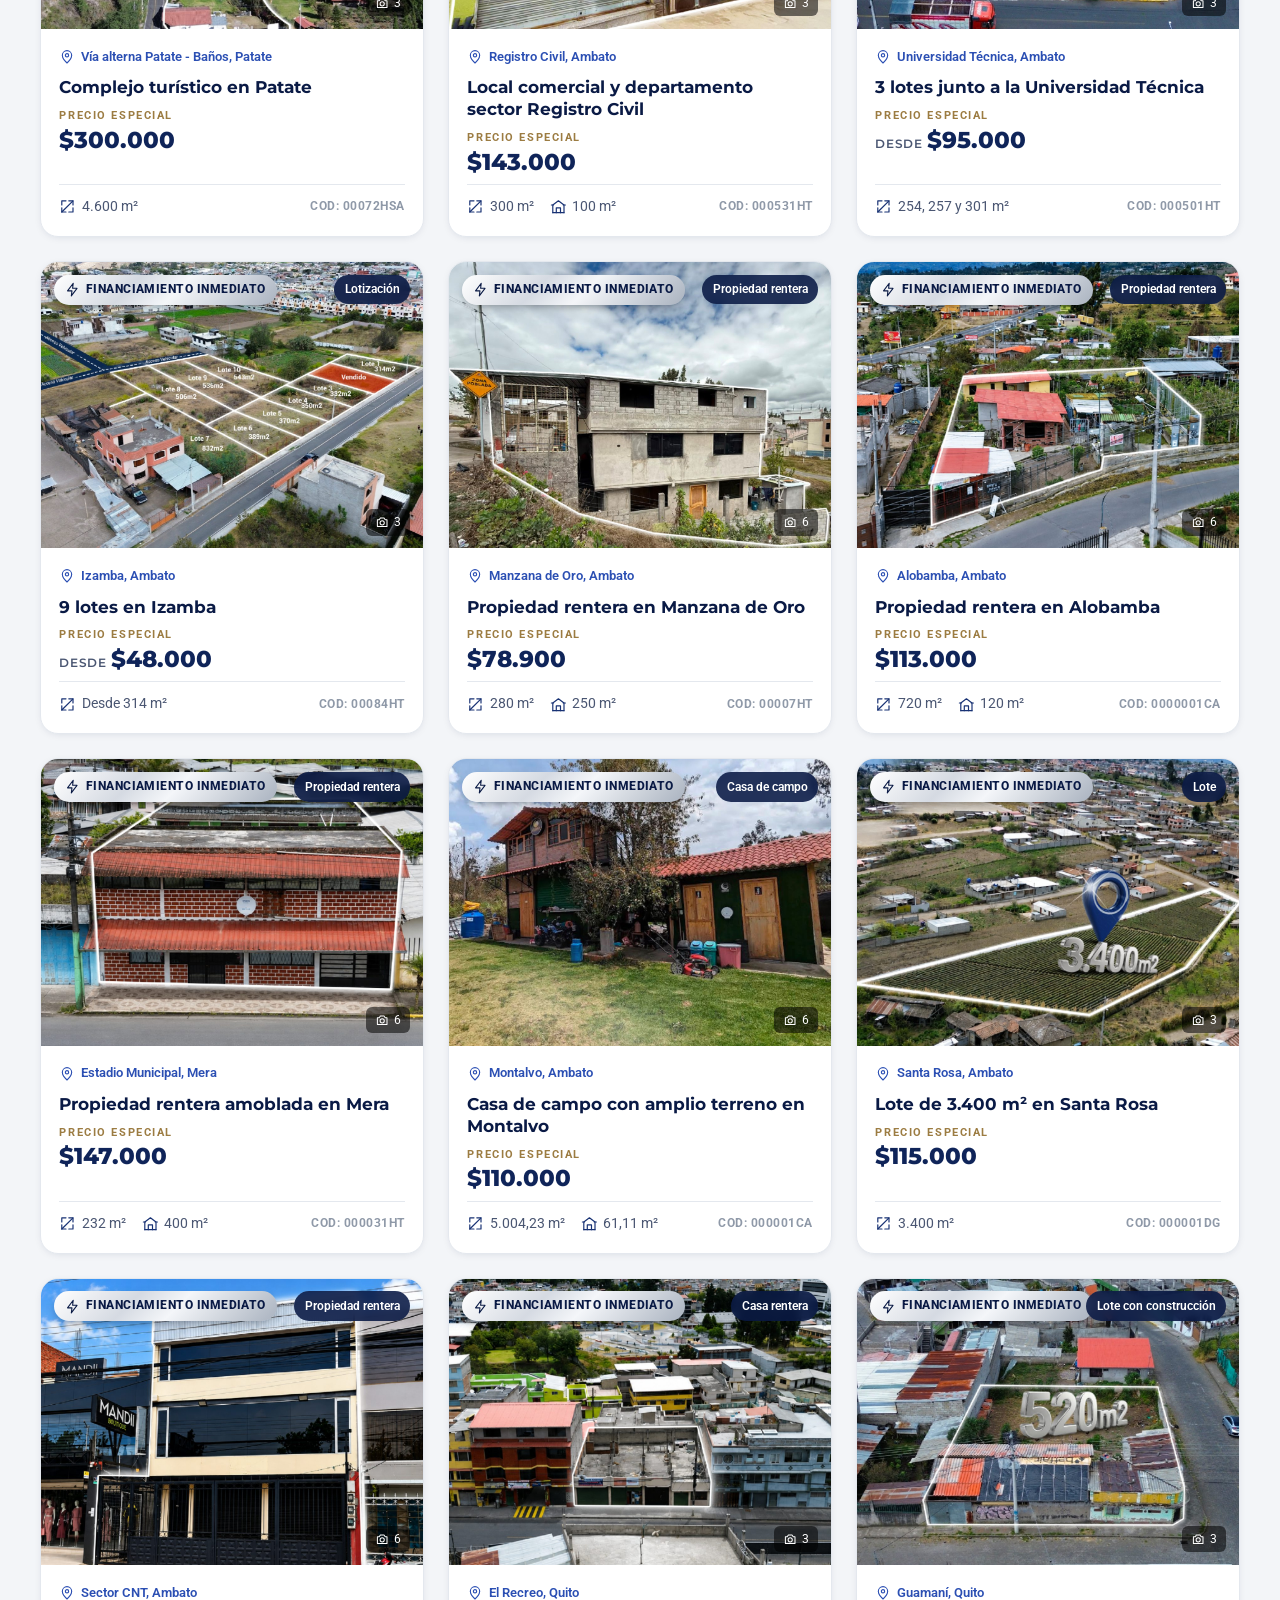
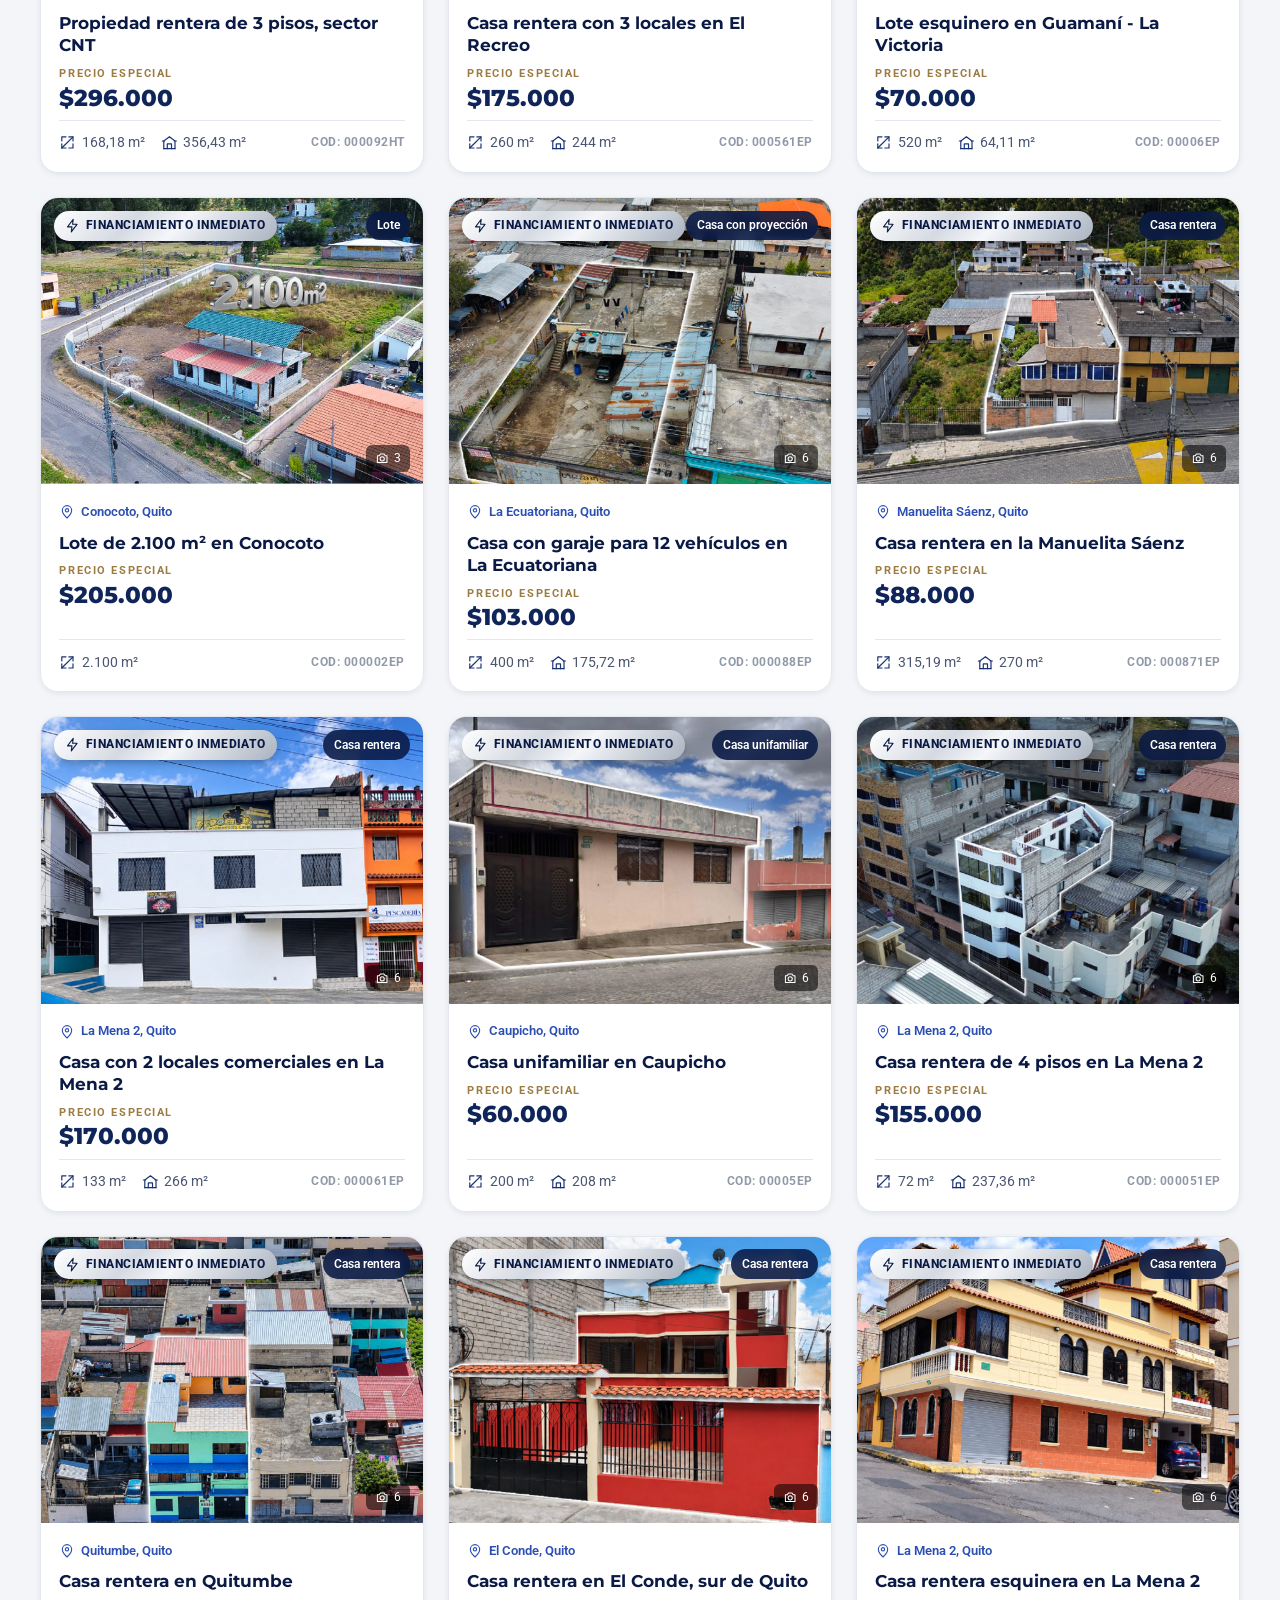
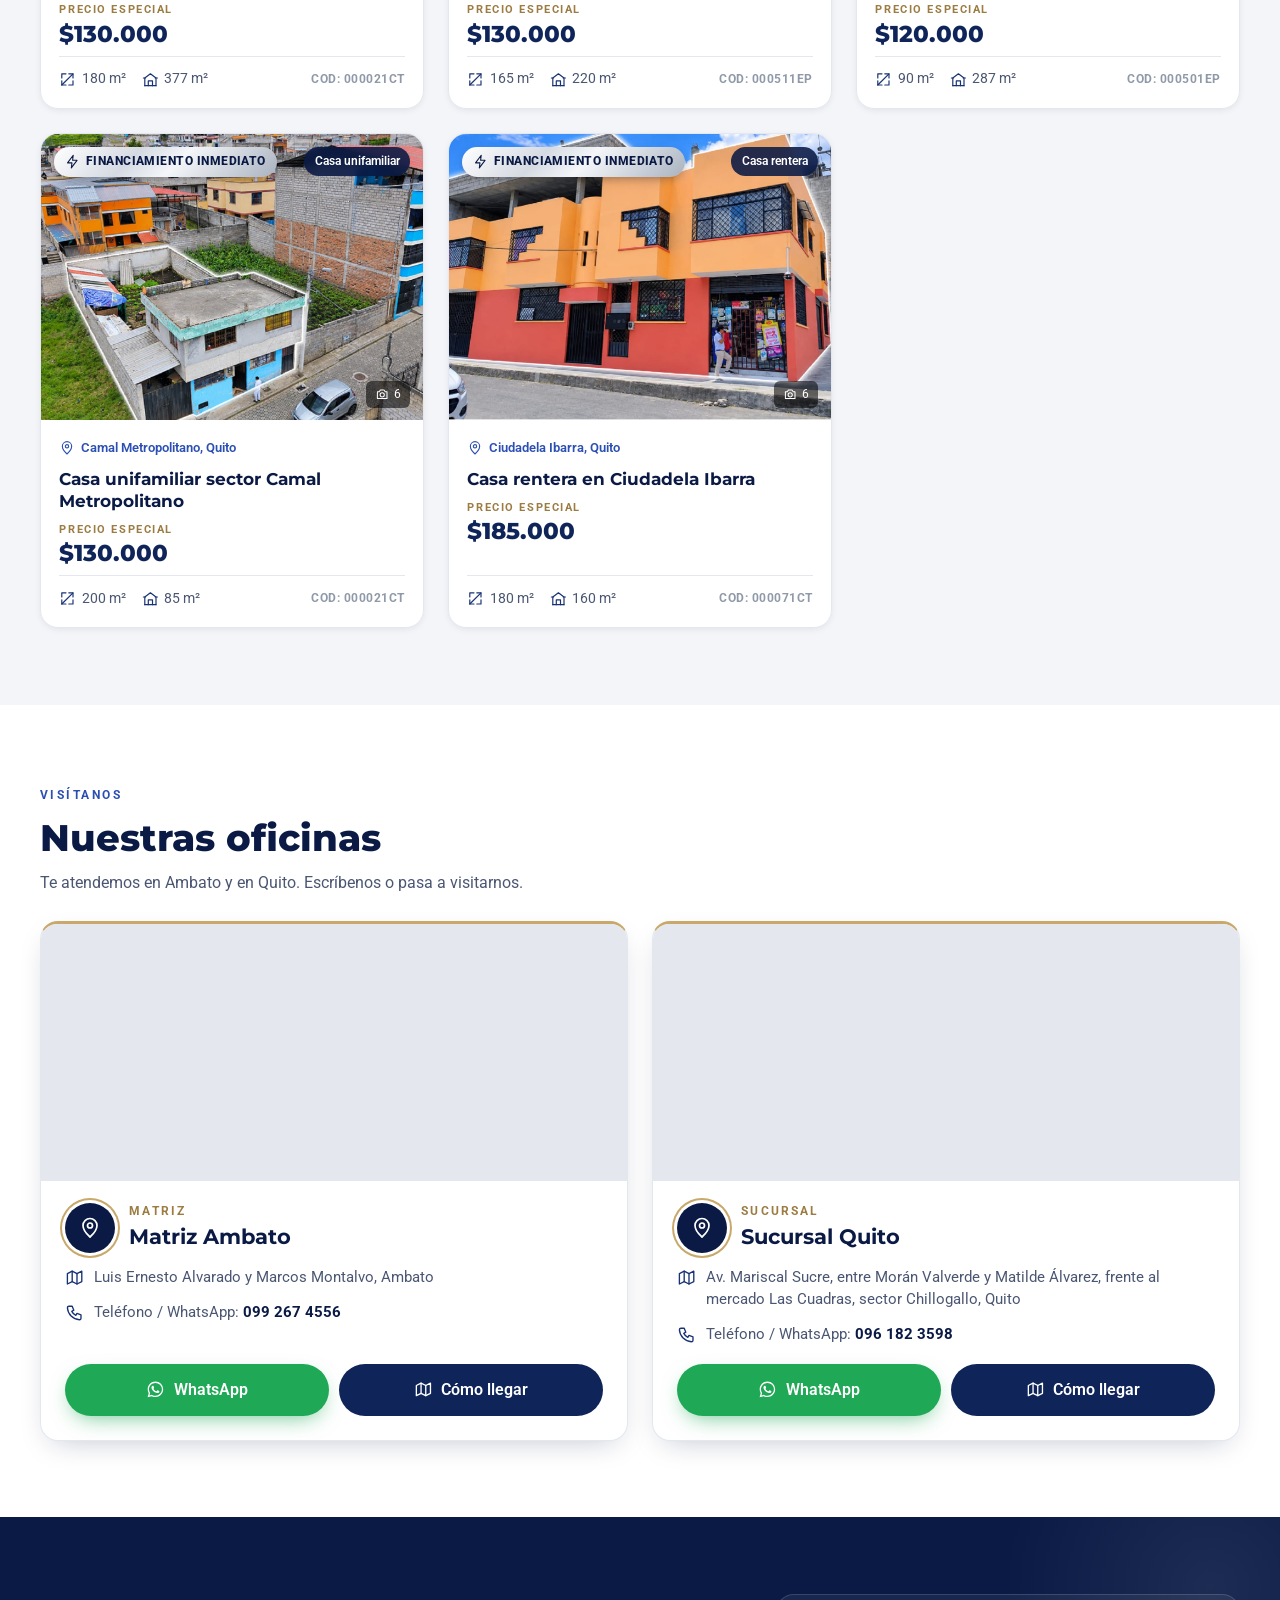
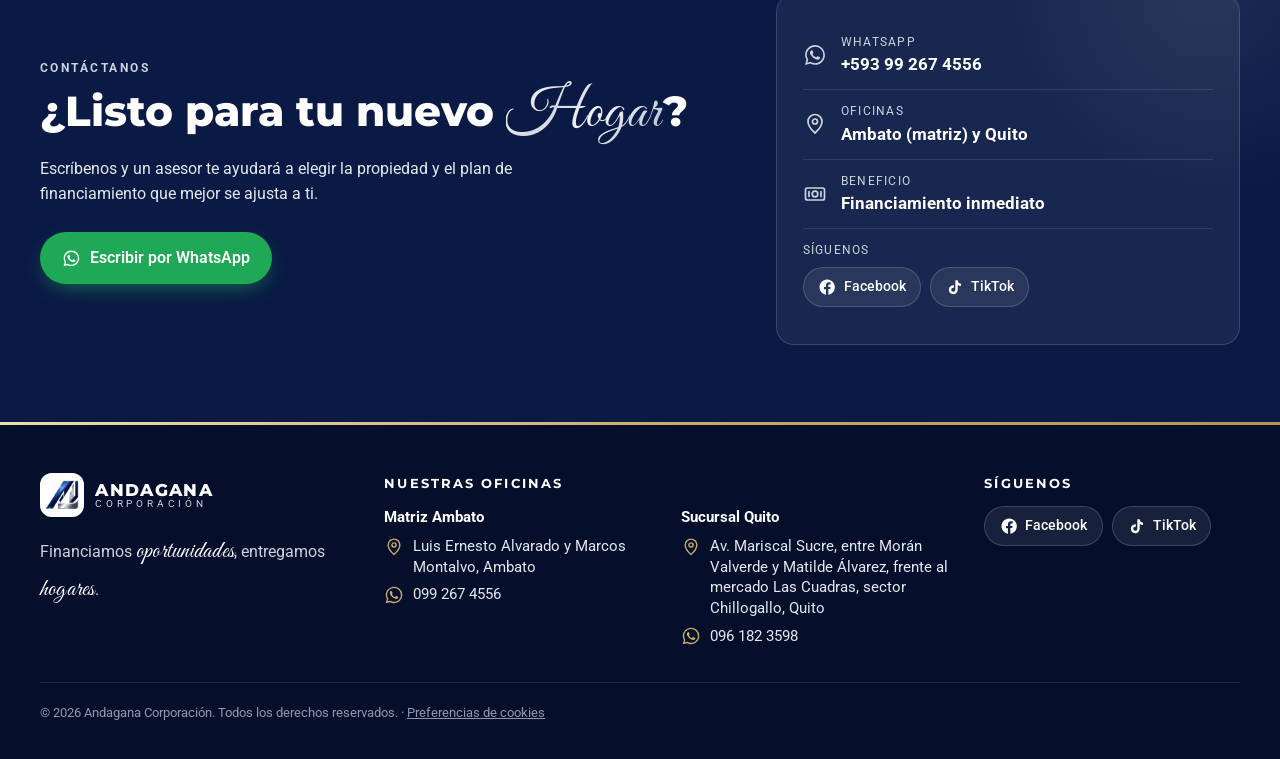
==== commit f585a662: "Feed RSS público (feed.xml) generado automáticamente - Solo propiedades disponibles, de la más recie" ====
--- a/index.html
+++ b/index.html
@@ -6,6 +6,7 @@
   <title>Andagana Corporación | Financiamos Oportunidades, Entregamos Hogares</title>
   <meta name="description" content="Casas, terrenos, departamentos y locales en venta en Ambato, Quito y el centro del Ecuador, con financiamiento inmediato. Andagana Corporación.">
   <meta name="theme-color" content="#0a1a45">
+  <link rel="alternate" type="application/rss+xml" title="Andagana Corporación – Propiedades disponibles" href="feed.xml">
   <link rel="icon" type="image/png" href="img/logo-icono.png">
   <link rel="preconnect" href="https://fonts.googleapis.com">
   <link rel="preconnect" href="https://fonts.gstatic.com" crossorigin>
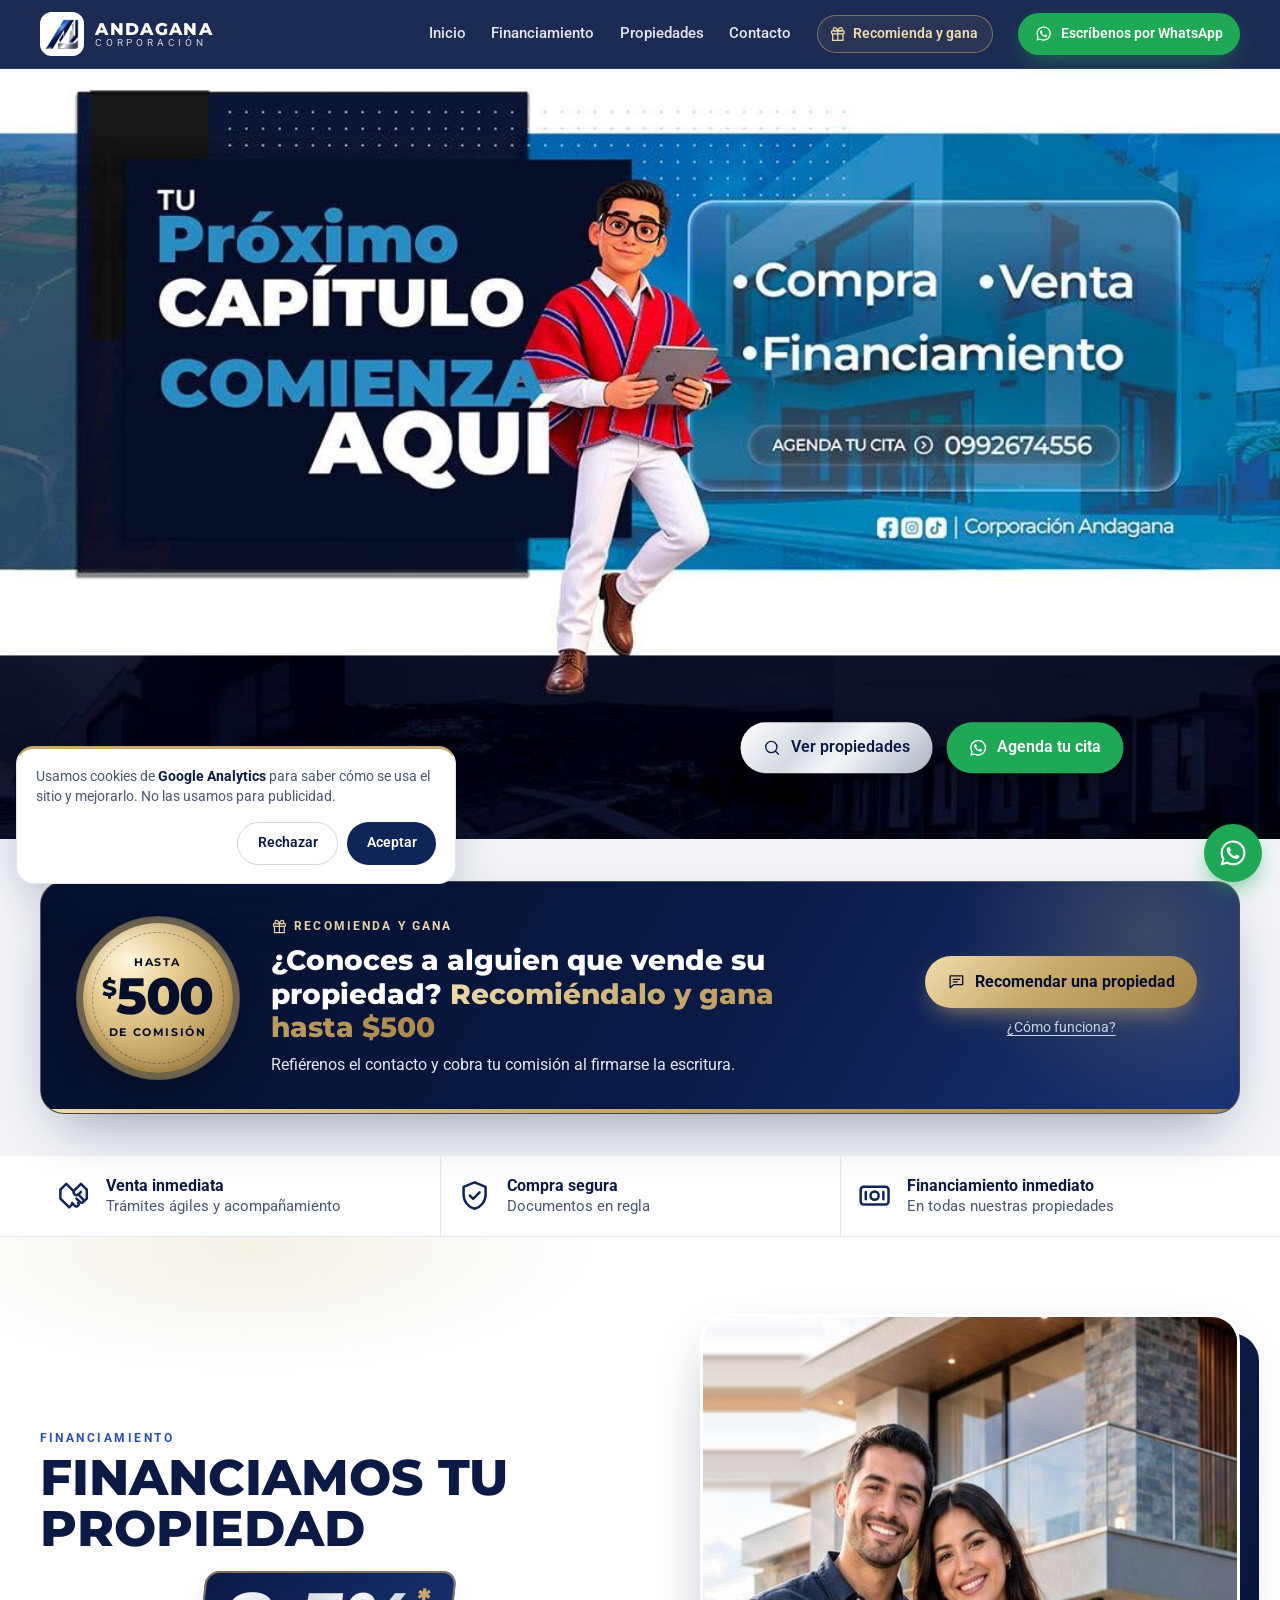
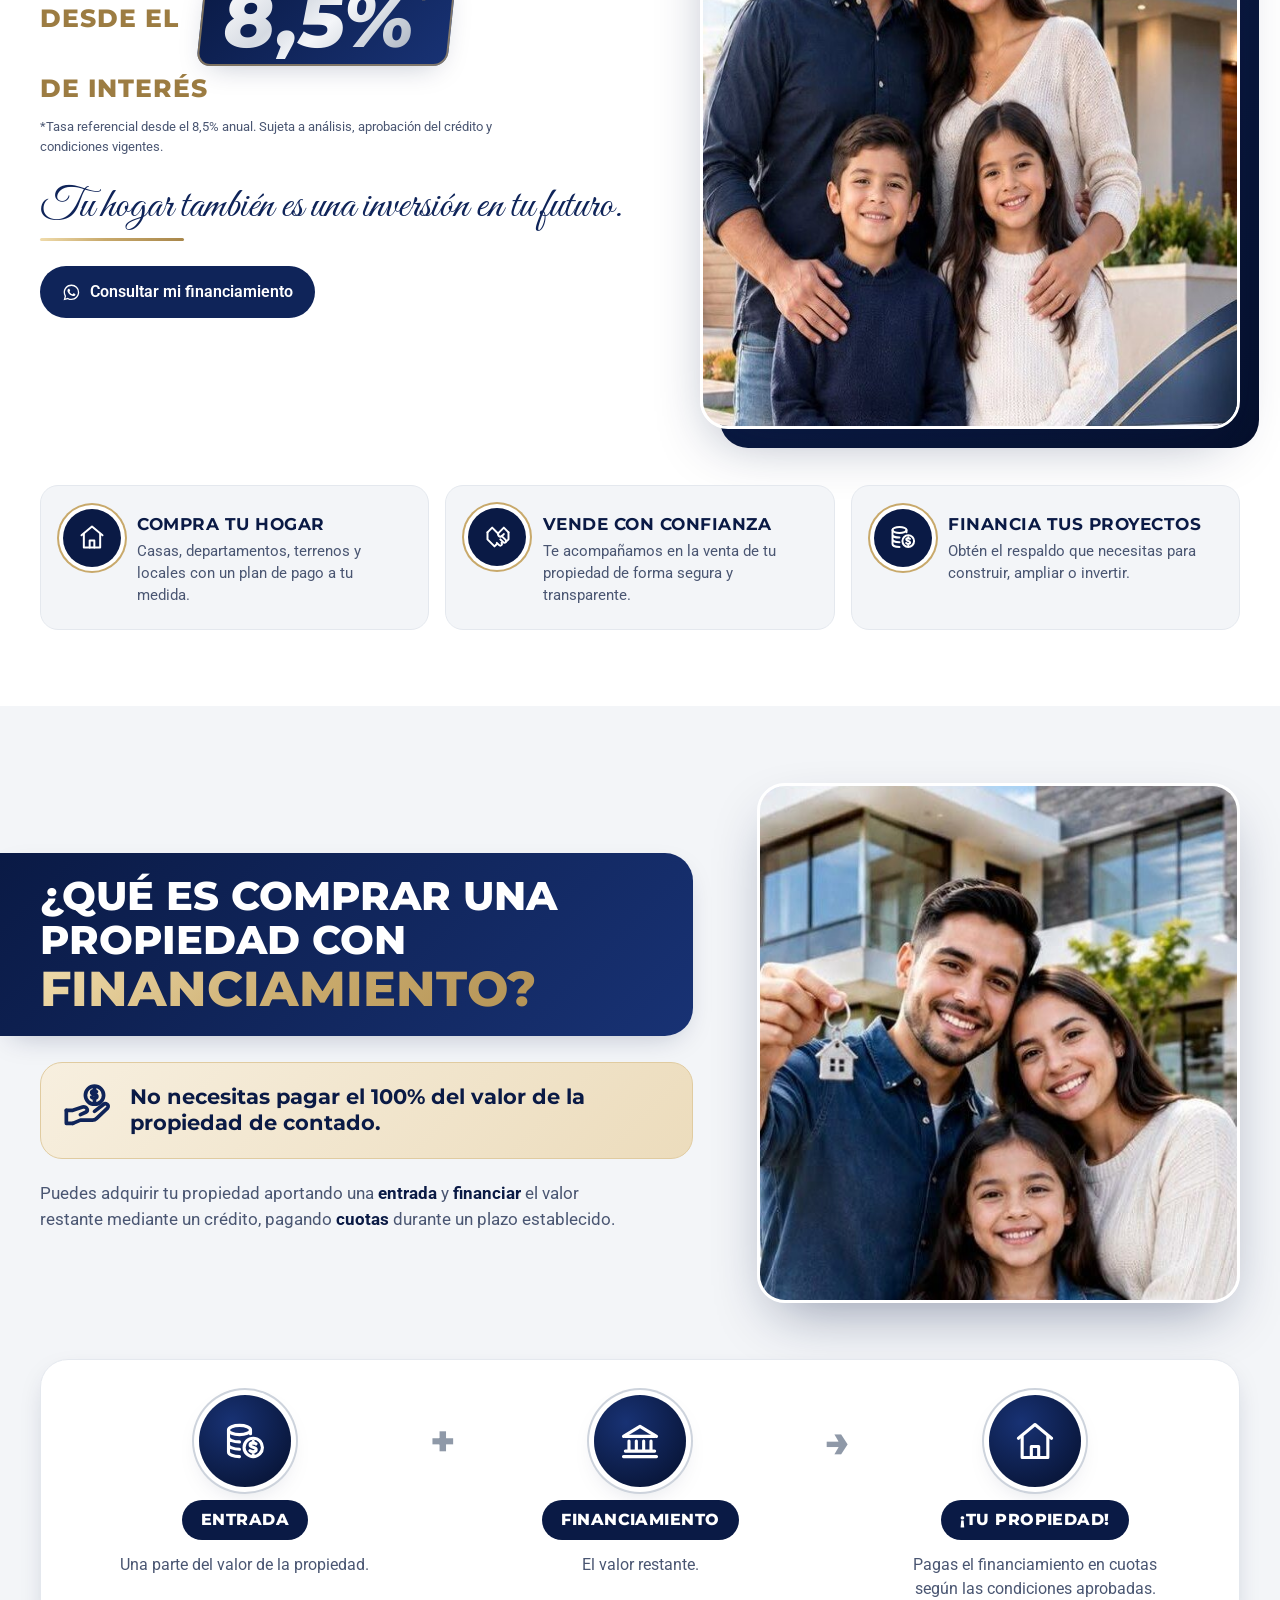
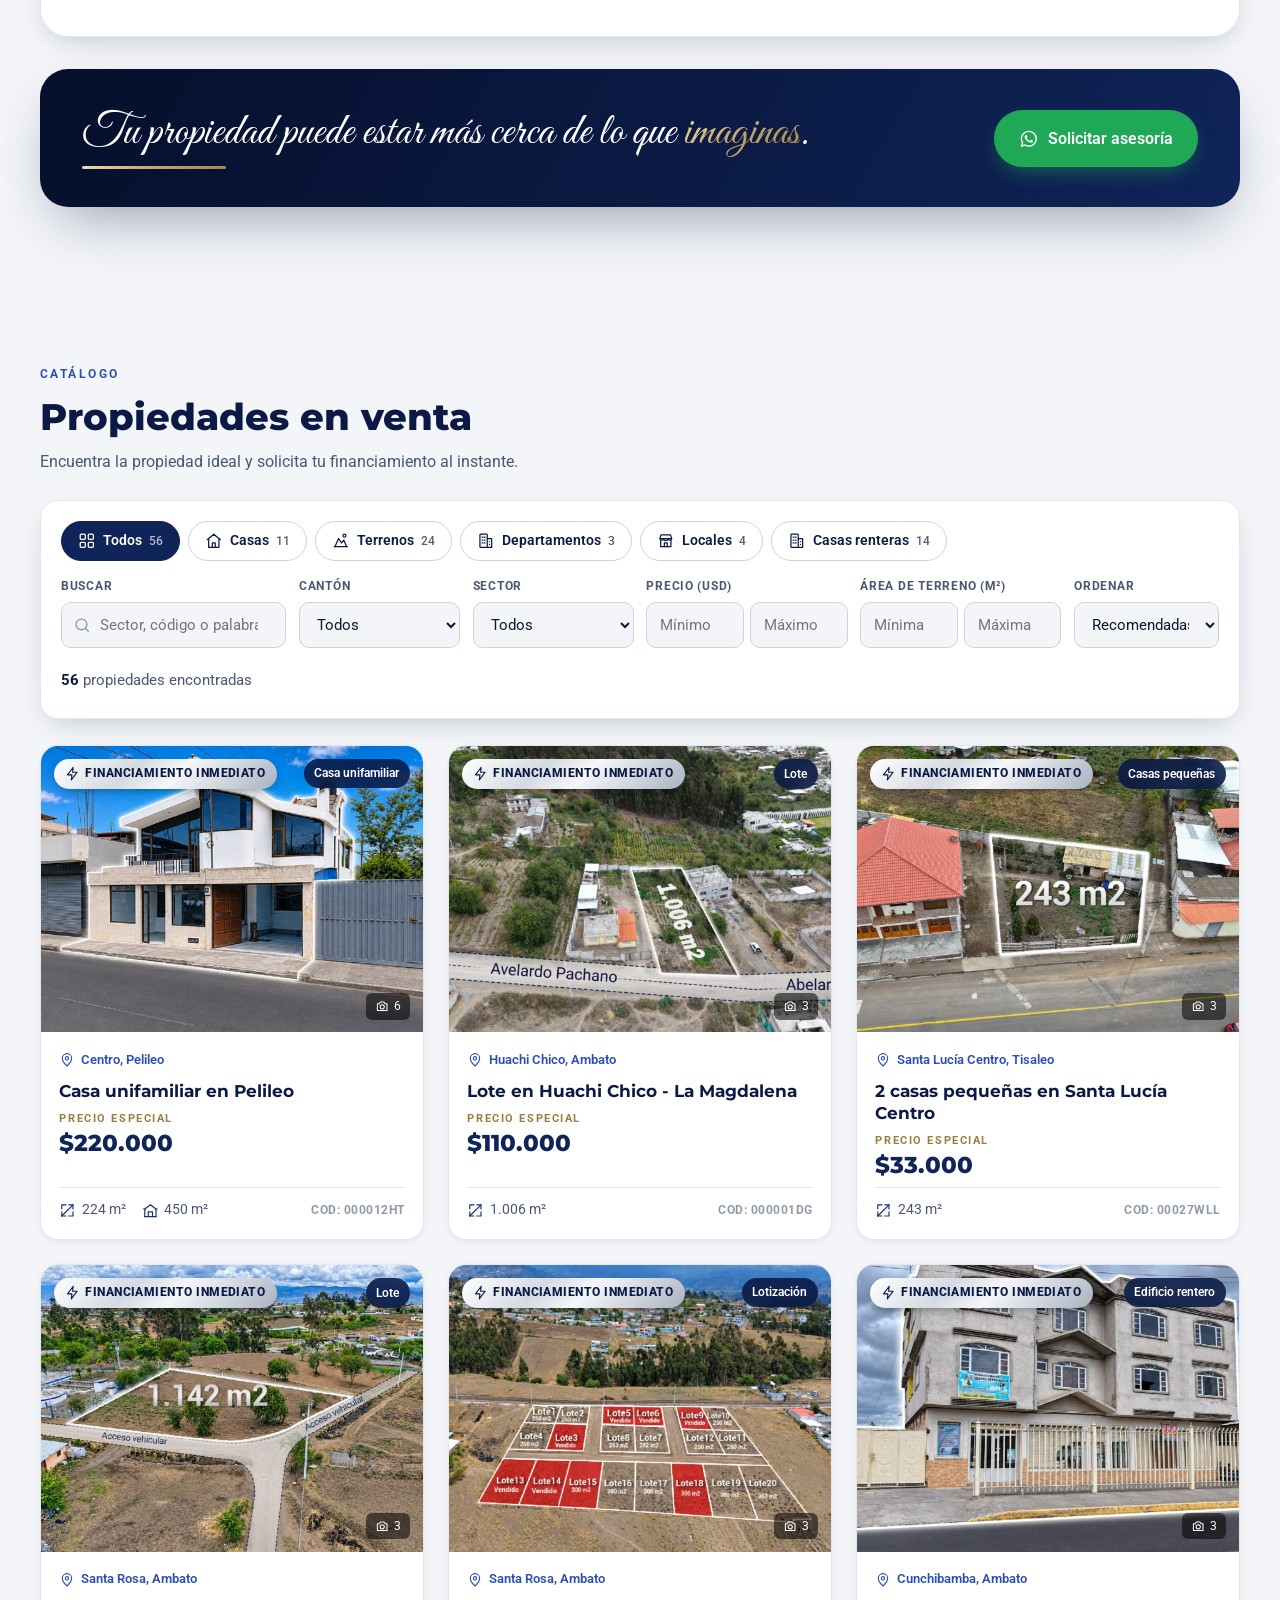
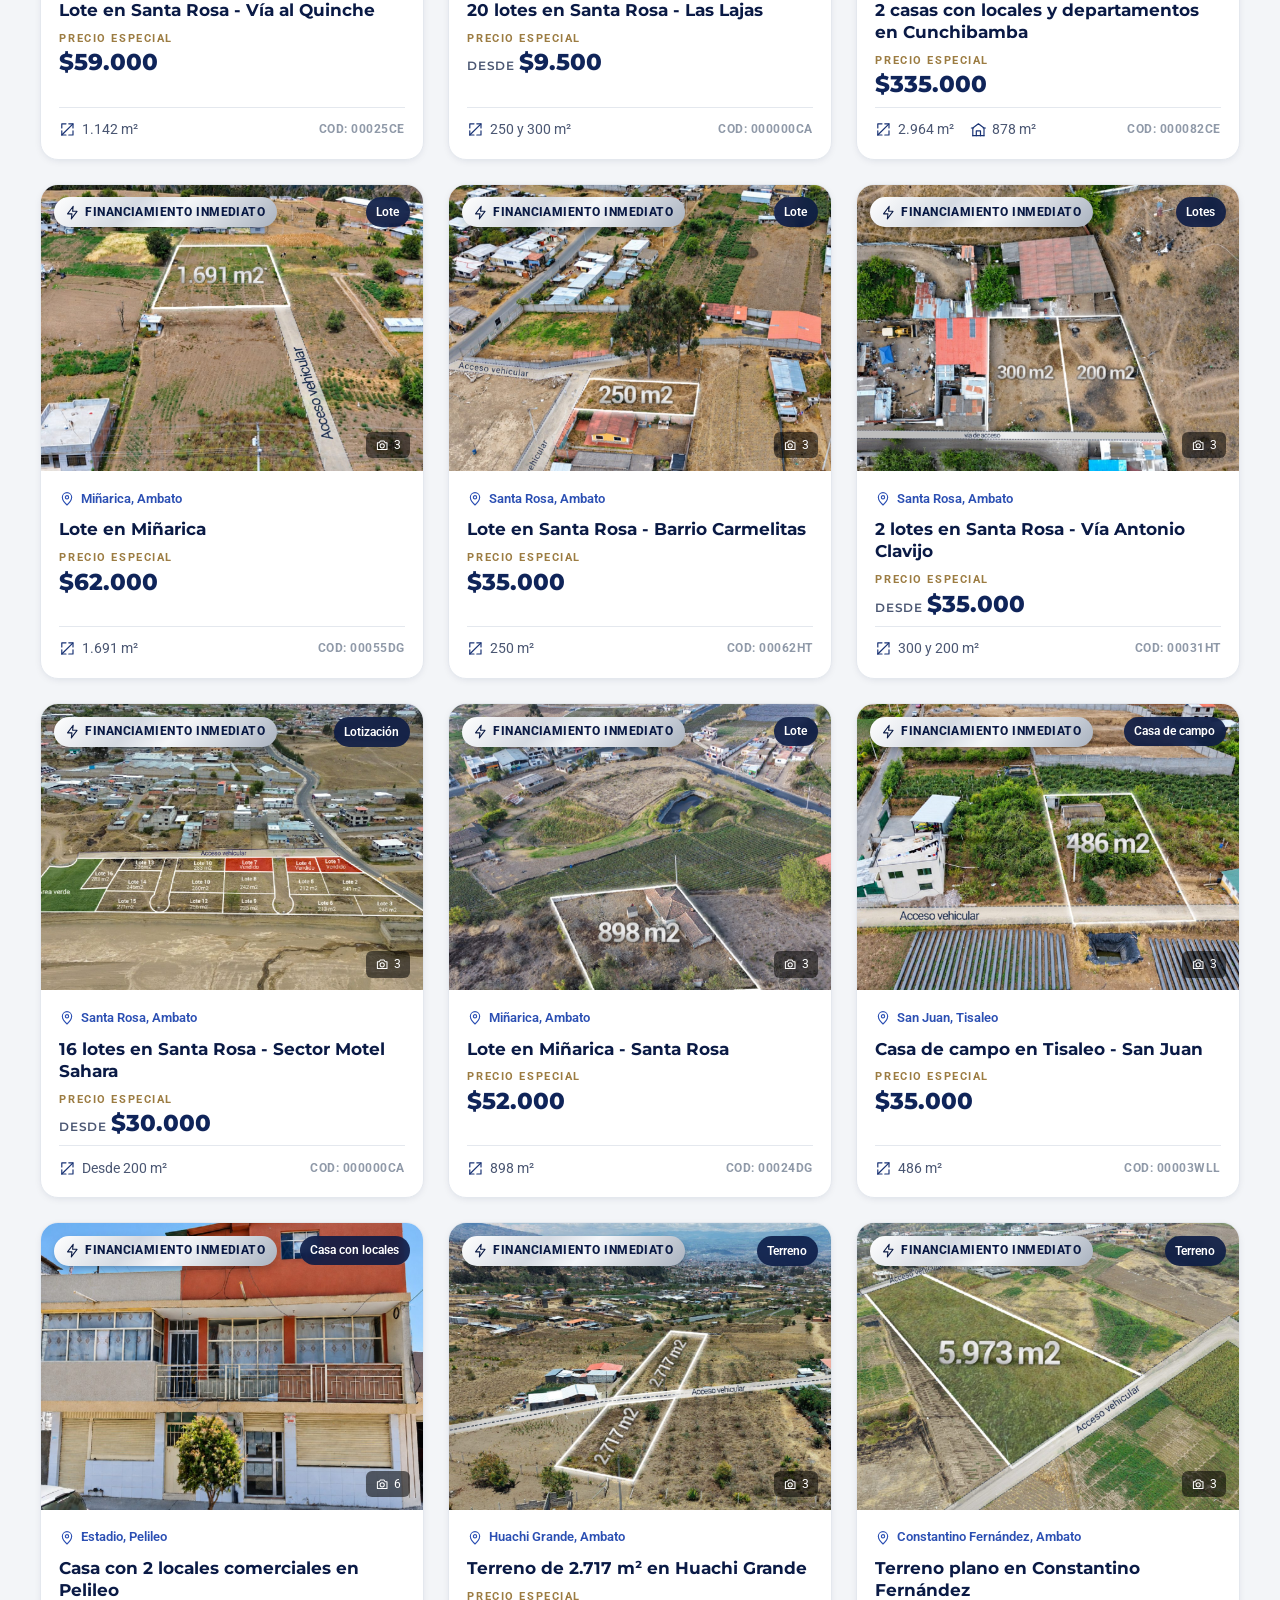
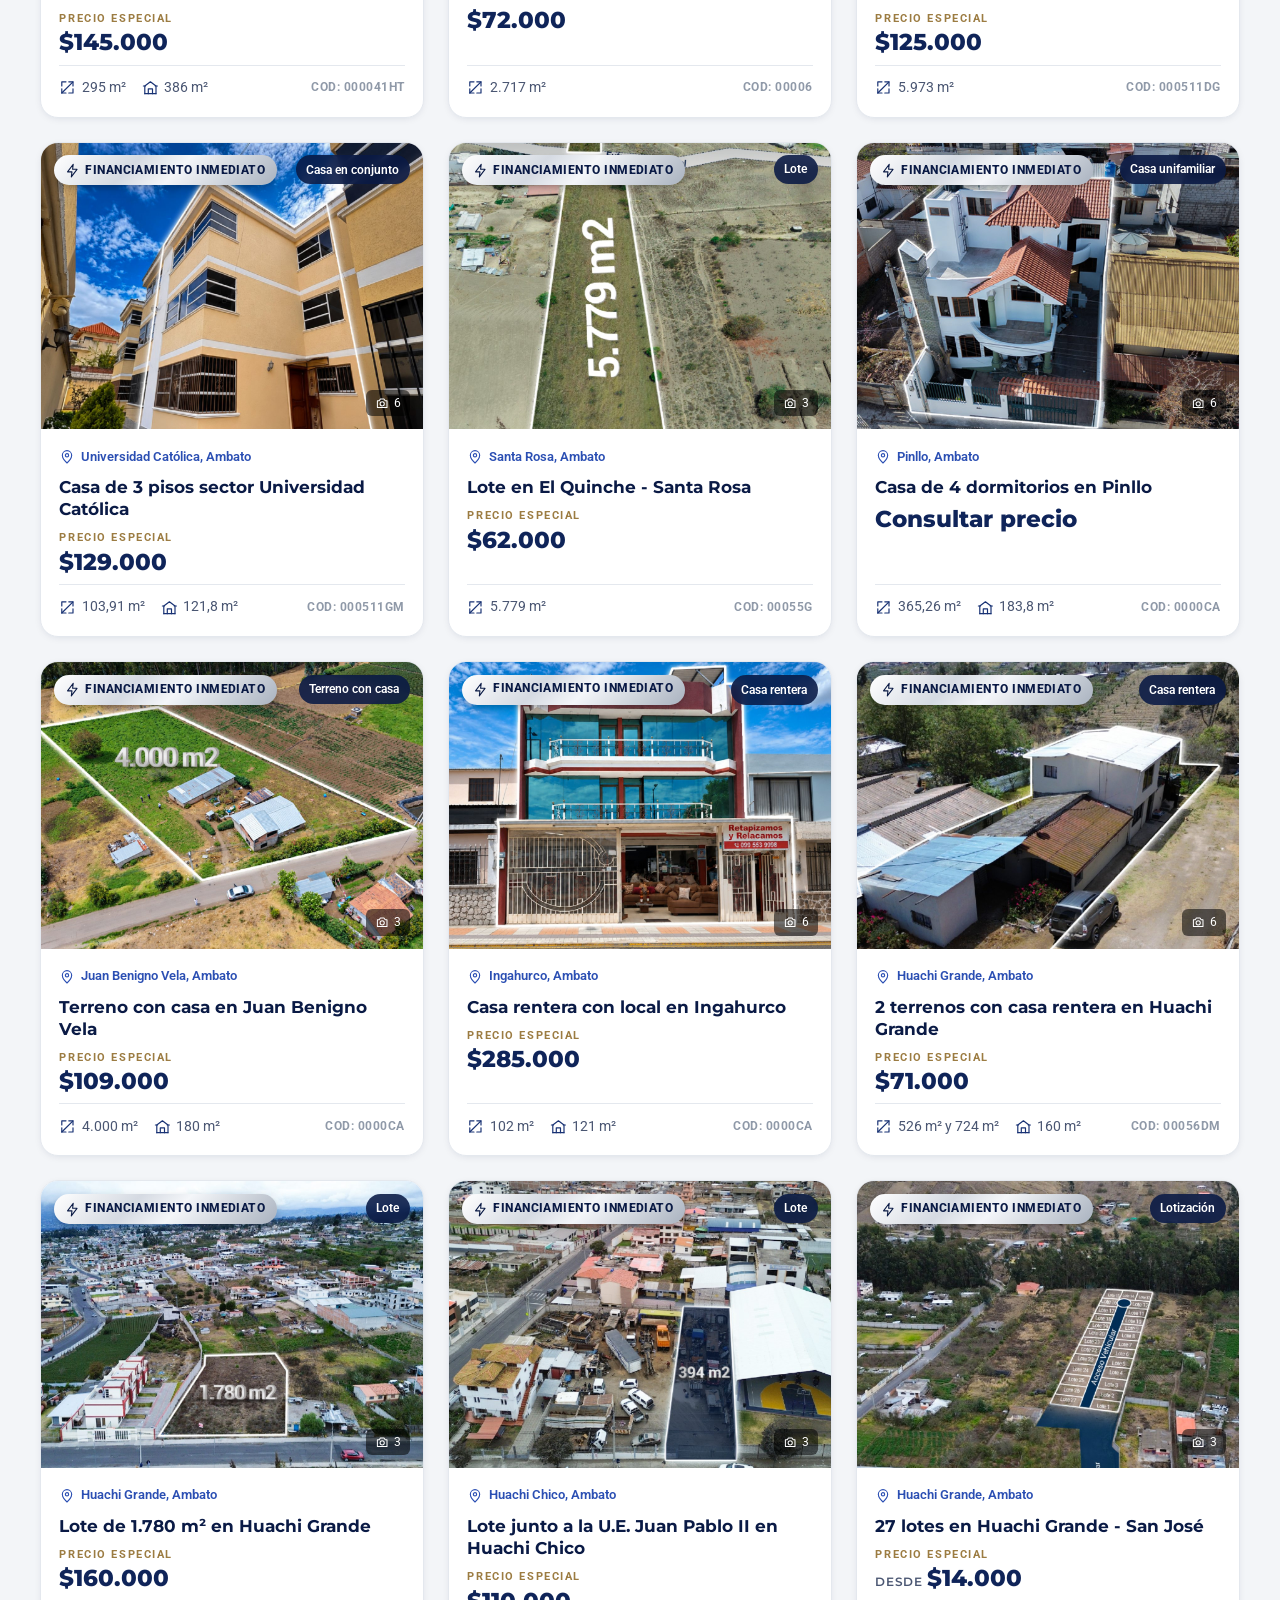
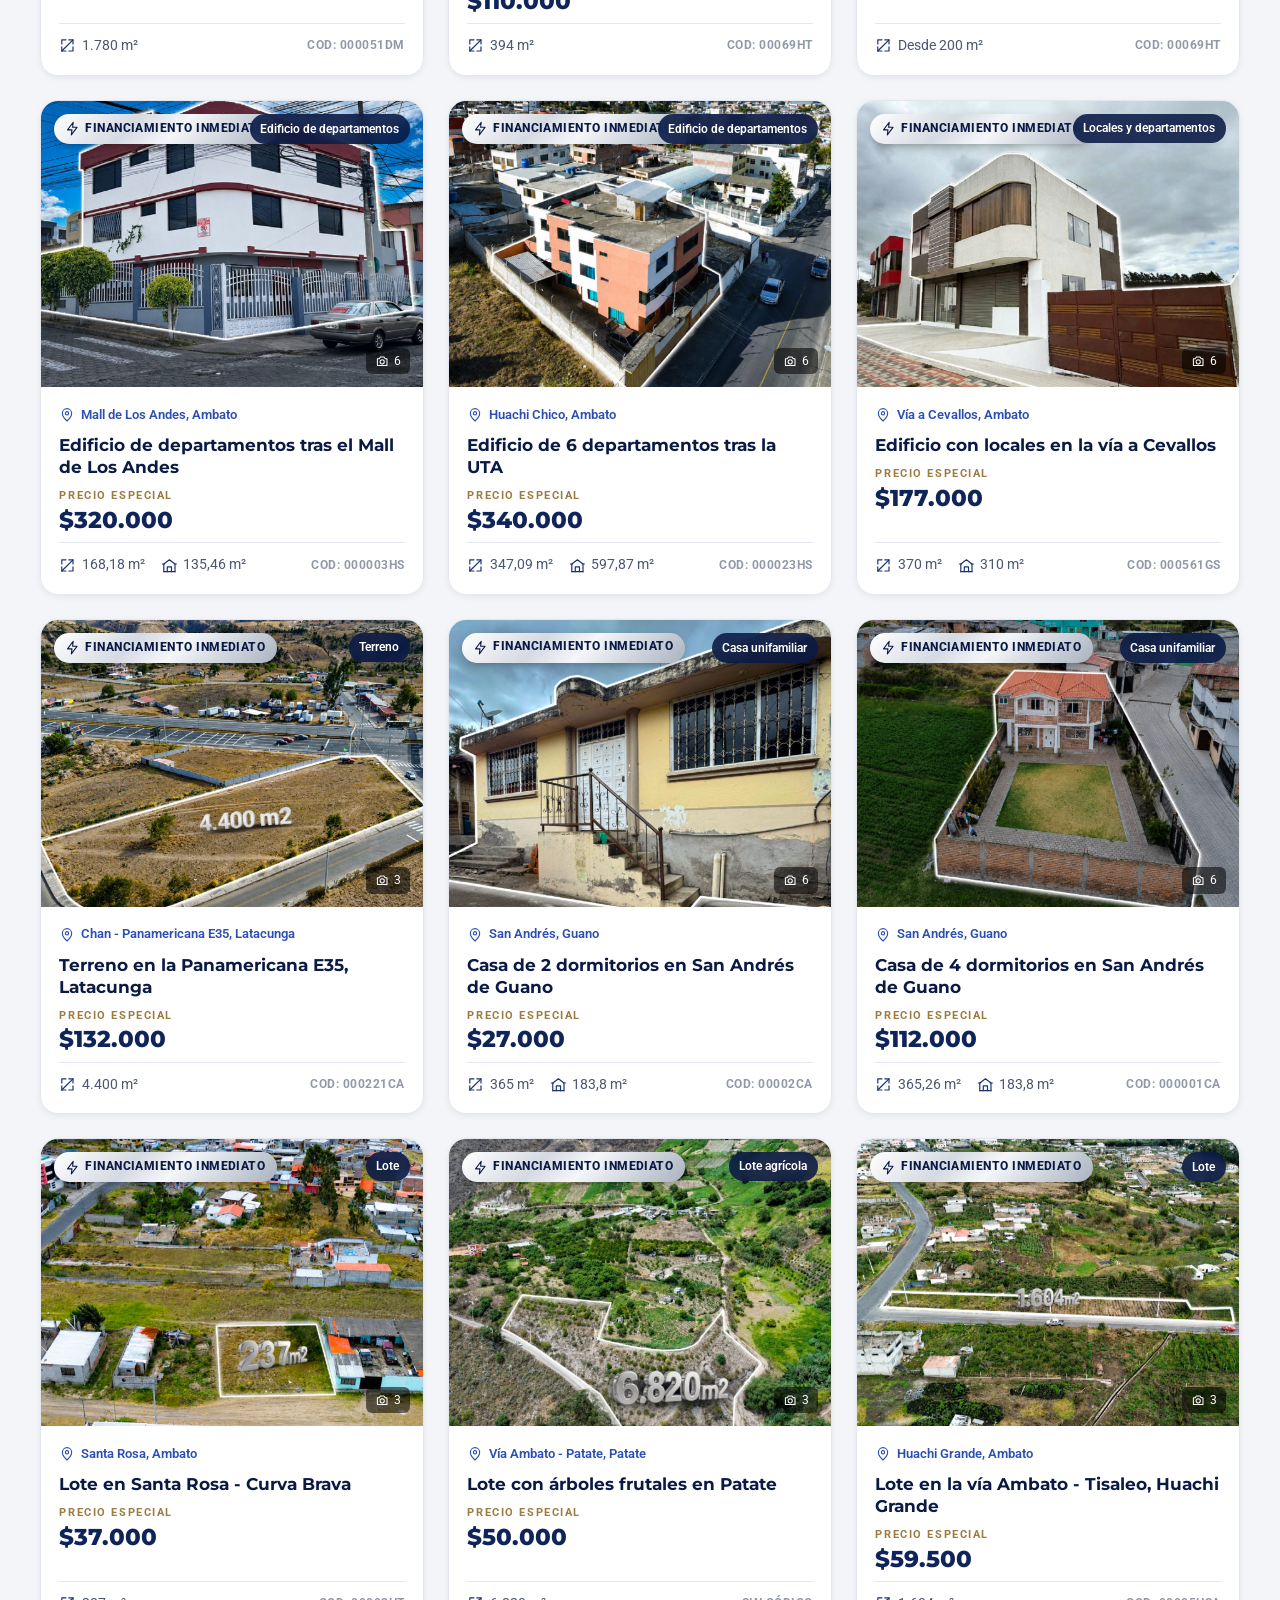
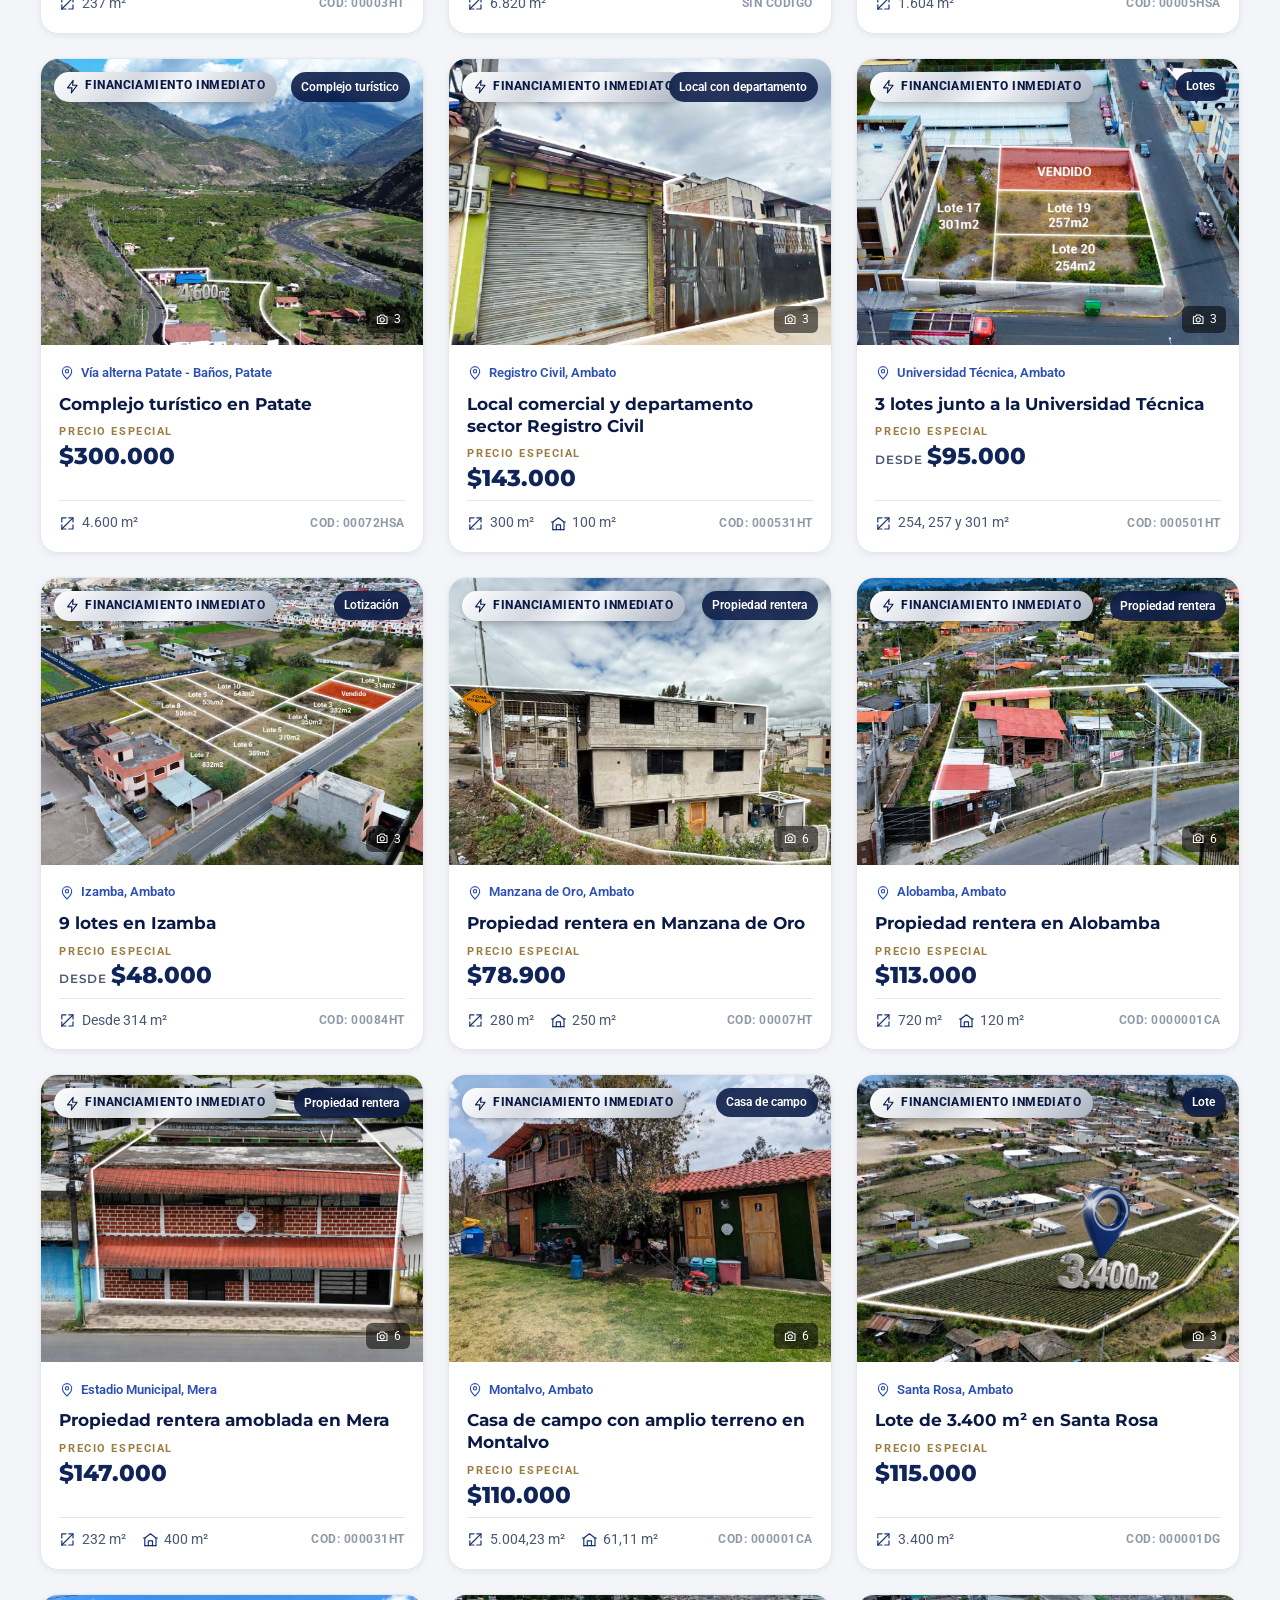
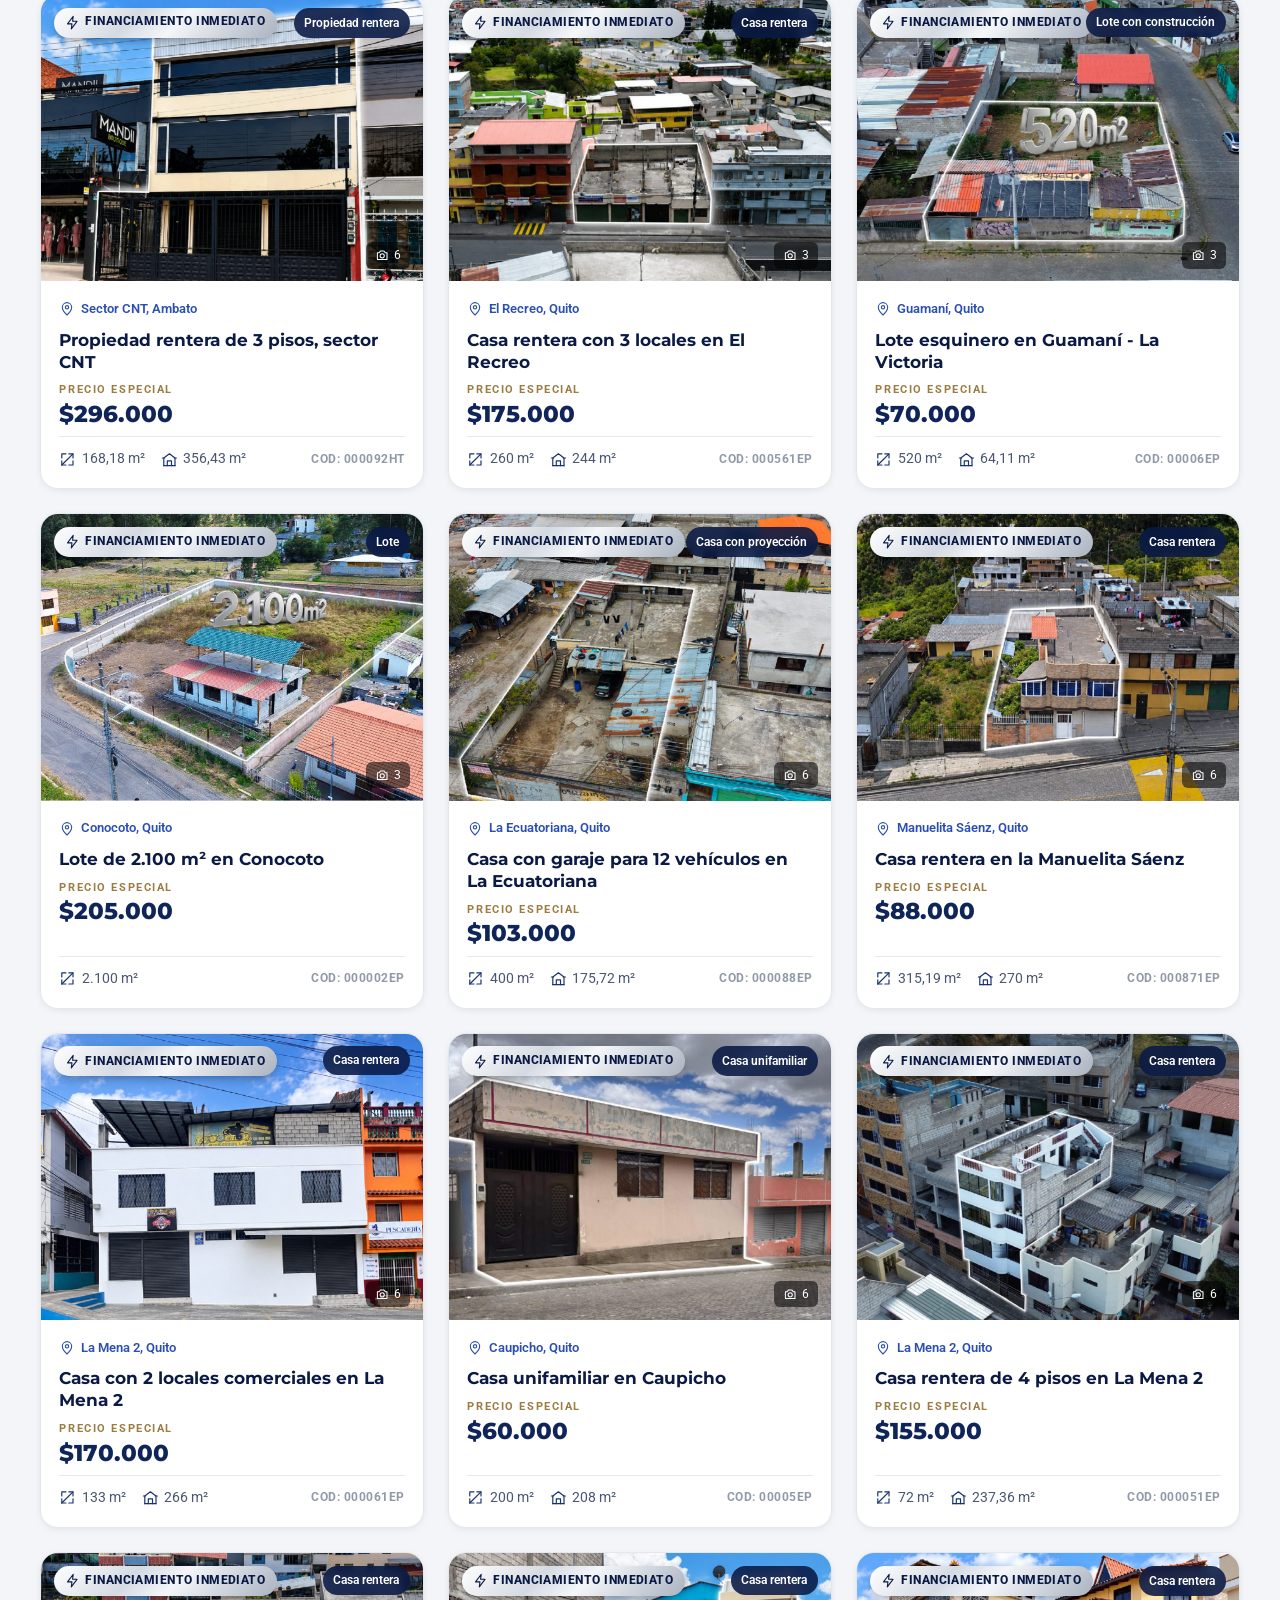
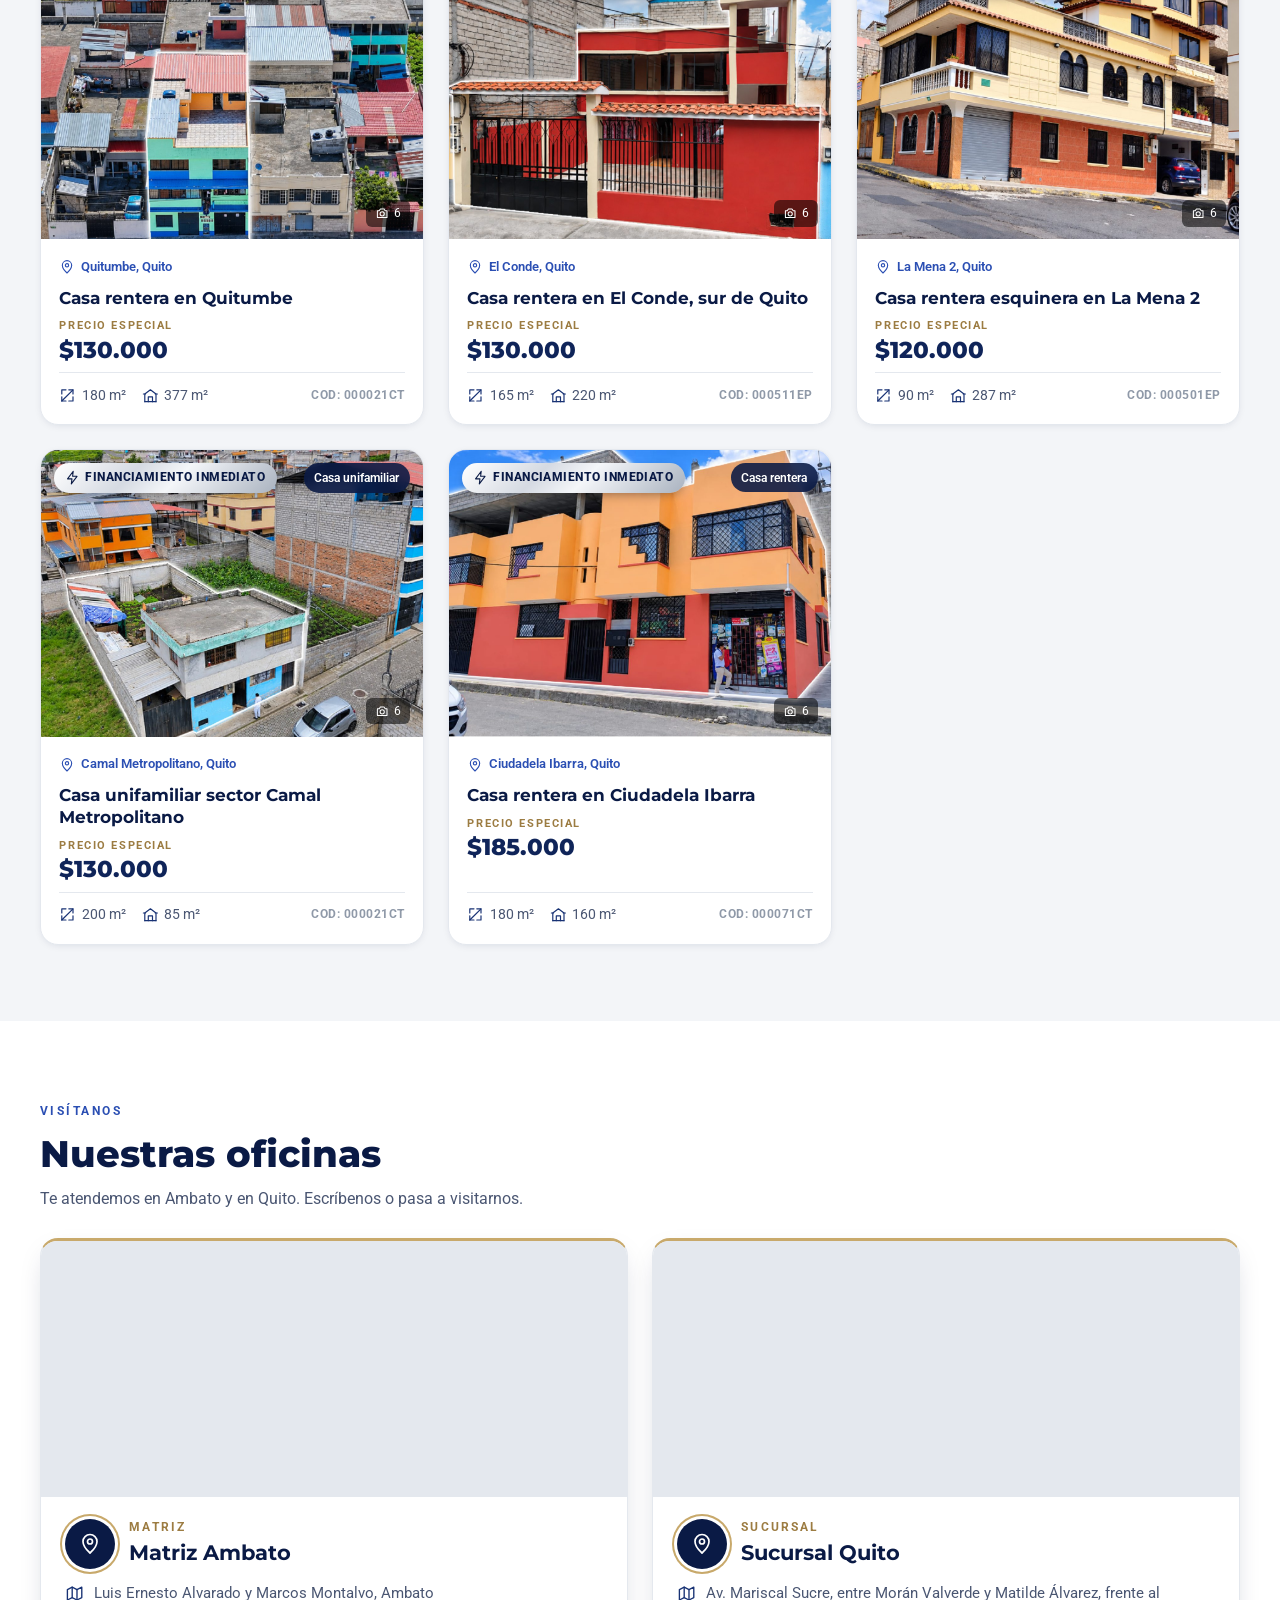
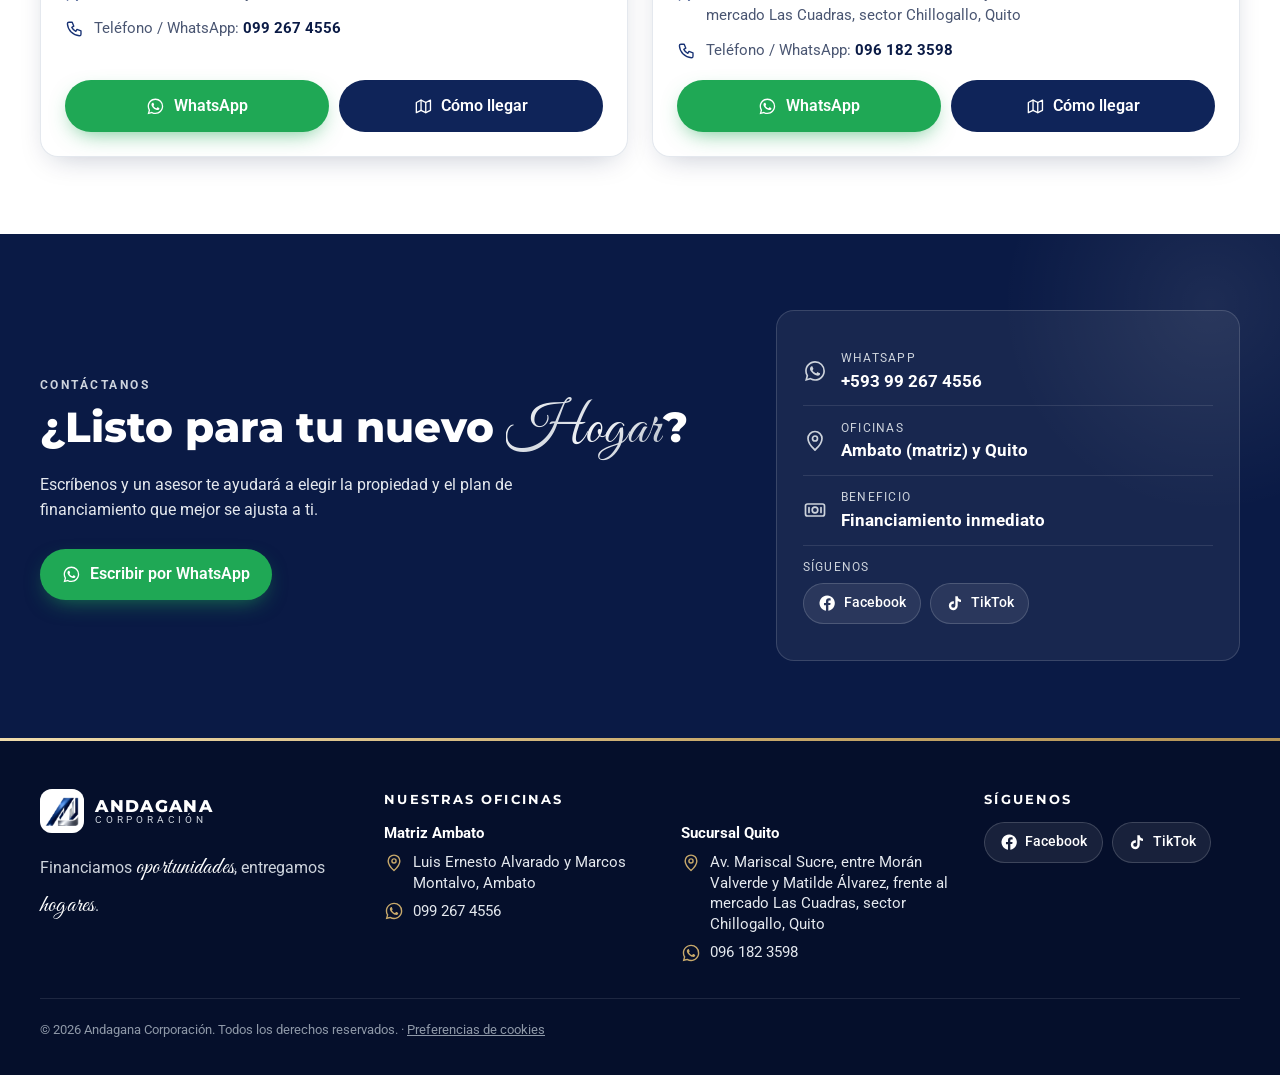
==== commit cca048bd: "Programa de referidos: Recomienda y gana hasta $500 Bloque en la portada, enlace en el menú y página" ====
--- a/index.html
+++ b/index.html
@@ -30,6 +30,7 @@
         <a class="enlace" href="#financiamiento">Financiamiento</a>
         <a class="enlace" href="#propiedades">Propiedades</a>
         <a class="enlace" href="#contacto">Contacto</a>
+        <a class="enlace-referidos" href="recomendar.html" data-icono="regalo"><span>Recomienda y gana</span></a>
         <a class="btn btn-wa" data-wa-general target="_blank" rel="noopener" data-icono="whatsapp"><span><span class="txt-largo">Escríbenos por </span>WhatsApp</span></a>
       </nav>
     </div>
@@ -60,6 +61,28 @@
             <a class="btn btn-wa" data-wa-general data-wa-msg="Hola Andagana Corporación, me gustaría agendar una cita para conocer sus propiedades y opciones de financiamiento." target="_blank" rel="noopener" data-icono="whatsapp">Agenda tu cita</a>
           </div>
           <p class="banner-tel">Agenda tu cita: <strong data-tel></strong></p>
+        </div>
+      </div>
+    </section>
+
+    <!-- RECOMIENDA Y GANA (programa de referidos) -->
+    <section class="referidos-portada" aria-labelledby="referidos-titulo">
+      <div class="contenedor">
+        <div class="referidos-tarjeta aparecer">
+          <div class="referidos-medalla" aria-hidden="true">
+            <span class="medalla-hasta">hasta</span>
+            <span class="medalla-monto"><sup>$</sup>500</span>
+            <span class="medalla-pie">de comisión</span>
+          </div>
+          <div class="referidos-texto">
+            <span class="referidos-etiqueta" data-icono="regalo">Recomienda y gana</span>
+            <h2 id="referidos-titulo">¿Conoces a alguien que vende su propiedad? <span class="dorado">Recomiéndalo y gana hasta&nbsp;$500</span></h2>
+            <p>Refiérenos el contacto y cobra tu comisión al firmarse la escritura.</p>
+          </div>
+          <div class="referidos-accion">
+            <a class="btn btn-oro" href="recomendar.html" data-icono="chat">Recomendar una propiedad</a>
+            <a class="referidos-mas" href="recomendar.html#como-funciona">¿Cómo funciona?</a>
+          </div>
         </div>
       </div>
     </section>
--- a/css/estilos.css
+++ b/css/estilos.css
@@ -654,4 +654,227 @@
 .aviso-estado {
   margin: -.2rem 0 .9rem; padding: .7rem .85rem; border-radius: 12px; font-size: .9rem; line-height: 1.4;
   background: rgba(255,255,255,.1); border-left: 4px solid var(--estado-color); color: var(--white);
-}+}
+
+/* ==========================================================
+   RECOMIENDA Y GANA (programa de referidos)
+   ========================================================== */
+.btn-oro { background: var(--gold-grad); color: var(--navy-950); font-weight: 700; box-shadow: 0 10px 26px -10px rgba(200,169,107,.85); }
+.btn-oro:hover { filter: brightness(1.06); box-shadow: 0 14px 30px -10px rgba(200,169,107,.95); }
+
+/* enlace del menú */
+.enlace-referidos {
+  display: inline-flex; align-items: center; gap: .4rem; padding: .42rem .85rem .42rem .7rem; border-radius: 999px;
+  color: #f0dcac; font-weight: 600; font-size: .9rem; white-space: nowrap;
+  border: 1px solid rgba(200,169,107,.55); background: rgba(200,169,107,.08); transition: background .2s, color .2s;
+}
+.enlace-referidos svg { width: 1.1rem; height: 1.1rem; flex: none; }
+.enlace-referidos:hover, .enlace-referidos.activo { background: var(--gold-grad); color: var(--navy-950); border-color: transparent; }
+@media (max-width: 1080px) and (min-width: 761px) { .nav { gap: .95rem; } .nav a.enlace { font-size: .9rem; } }
+@media (max-width: 760px) {
+  .encabezado .nav { gap: .5rem; }
+  .enlace-referidos { font-size: .8rem; padding: .4rem .65rem .4rem .55rem; }
+}
+@media (max-width: 440px) {
+  .encabezado .marca-texto small { display: none; }
+  .encabezado .marca-icono { width: 38px; height: 38px; }
+  .encabezado .marca-texto strong { font-size: .95rem; letter-spacing: .05em; }
+  .encabezado .nav .btn-wa { display: none; } /* queda el botón flotante de WhatsApp */
+}
+@media (max-width: 560px) {
+  .encabezado .nav .btn-wa { padding: .55rem; }
+  .encabezado .nav .btn-wa > span { display: none; }
+}
+@media (max-width: 350px) { .encabezado .marca-texto { display: none; } }
+
+/* medalla "hasta $500" */
+.referidos-medalla {
+  --tam: 150px;
+  position: relative; flex: none; width: var(--tam); height: var(--tam); border-radius: 50%;
+  display: flex; flex-direction: column; align-items: center; justify-content: center; text-align: center;
+  background: radial-gradient(circle at 30% 25%, #fff6dc 0%, #e8cf96 30%, #c8a96b 60%, #9c7c42 100%);
+  color: var(--navy-950); line-height: 1;
+  box-shadow: 0 0 0 6px rgba(200,169,107,.18), 0 0 0 7px rgba(200,169,107,.45), 0 18px 40px -12px rgba(0,0,0,.55), inset 0 -6px 14px rgba(110,80,30,.35);
+}
+.referidos-medalla::before { content: ""; position: absolute; inset: 9px; border-radius: 50%; border: 1.5px dashed rgba(10,26,69,.35); }
+.medalla-hasta, .medalla-pie { font-family: var(--font-head); font-weight: 700; text-transform: uppercase; letter-spacing: .14em; font-size: calc(var(--tam) * .075); }
+.medalla-monto { font-family: var(--font-head); font-weight: 800; font-size: calc(var(--tam) * .34); letter-spacing: -.03em; margin: .06em 0 .1em; }
+.medalla-monto sup { font-size: .45em; vertical-align: top; position: relative; top: .25em; margin-right: .03em; }
+.referidos-medalla.grande { --tam: clamp(170px, 24vw, 250px); }
+
+/* bloque de la portada */
+.referidos-portada { background: var(--silver-100); padding: clamp(1.6rem, 4vw, 2.6rem) 0; }
+.referidos-tarjeta {
+  position: relative; overflow: hidden; isolation: isolate;
+  display: flex; align-items: center; gap: clamp(1.2rem, 3vw, 2.4rem);
+  padding: clamp(1.4rem, 3.2vw, 2.2rem) clamp(1.3rem, 3.5vw, 2.6rem);
+  background: linear-gradient(120deg, var(--navy-950) 0%, var(--navy-900) 55%, var(--navy-700) 100%);
+  border-radius: calc(var(--radius) + 6px); color: var(--white); box-shadow: var(--shadow-lg);
+  border: 1px solid rgba(200,169,107,.35);
+}
+.referidos-tarjeta::before {
+  content: ""; position: absolute; z-index: -1; right: -120px; top: -160px; width: 420px; height: 420px; border-radius: 50%;
+  background: radial-gradient(circle, rgba(200,169,107,.22), transparent 65%);
+}
+.referidos-tarjeta::after { content: ""; position: absolute; z-index: -1; inset: auto 0 0 0; height: 4px; background: var(--gold-grad); }
+.referidos-texto { flex: 1; min-width: 0; }
+.referidos-etiqueta {
+  display: inline-flex; align-items: center; gap: .4rem; margin-bottom: .55rem;
+  font-size: .74rem; font-weight: 700; letter-spacing: .18em; text-transform: uppercase; color: #f0dcac;
+}
+.referidos-etiqueta svg { width: 1.05rem; height: 1.05rem; }
+.referidos-texto h2 { font-family: var(--font-head); font-weight: 800; font-size: clamp(1.25rem, 2.4vw, 1.75rem); line-height: 1.2; margin: 0 0 .5rem; }
+.referidos-texto h2 .dorado, .rec-portada h1 .dorado { display: inline; }
+.referidos-texto p { margin: 0; color: var(--silver-200); font-size: 1rem; }
+.referidos-accion { display: flex; flex-direction: column; align-items: center; gap: .6rem; flex: none; }
+.referidos-mas { color: var(--silver-300); font-size: .88rem; text-decoration: underline; text-underline-offset: 3px; }
+.referidos-mas:hover { color: var(--white); }
+@media (max-width: 960px) {
+  .referidos-tarjeta { flex-wrap: wrap; }
+  .referidos-texto { flex-basis: calc(100% - 200px); }
+  .referidos-accion { flex-basis: 100%; flex-direction: row; justify-content: flex-start; gap: 1.2rem; padding-left: calc(150px + clamp(1.2rem, 3vw, 2.4rem)); }
+}
+@media (max-width: 640px) {
+  .referidos-tarjeta { flex-direction: column; text-align: center; }
+  .referidos-medalla { --tam: 120px; }
+  .referidos-texto { flex-basis: auto; }
+  .referidos-accion { padding-left: 0; flex-direction: column; justify-content: center; width: 100%; }
+  .referidos-accion .btn { width: 100%; white-space: normal; }
+}
+
+/* página recomendar.html */
+.rec-portada { position: relative; overflow: hidden; isolation: isolate; color: var(--white); background: linear-gradient(125deg, var(--navy-950) 0%, var(--navy-900) 50%, var(--navy-700) 100%); }
+.rec-portada::before { content: ""; position: absolute; z-index: -1; right: -10%; top: -40%; width: 60%; aspect-ratio: 1; border-radius: 50%; background: radial-gradient(circle, rgba(200,169,107,.2), transparent 65%); }
+.rec-portada::after { content: ""; position: absolute; inset: auto 0 0 0; height: 4px; background: var(--gold-grad); }
+.rec-portada-grid { display: grid; grid-template-columns: 1fr auto; align-items: center; gap: 2.5rem; padding-block: clamp(2.6rem, 6vw, 4.5rem); }
+.rec-portada h1 { font-family: var(--font-head); font-weight: 800; font-size: clamp(1.7rem, 3.8vw, 2.7rem); line-height: 1.15; margin: 0 0 .9rem; }
+.rec-portada p { color: var(--silver-200); font-size: 1.05rem; margin: 0 0 1.6rem; max-width: 36rem; }
+.rec-portada-botones { display: flex; gap: .8rem; flex-wrap: wrap; }
+@media (max-width: 720px) {
+  .rec-portada-grid { grid-template-columns: 1fr; text-align: center; gap: 1.8rem; }
+  .rec-portada-grid .referidos-medalla { order: -1; margin-inline: auto; --tam: 140px; }
+  .rec-portada p { margin-inline: auto; }
+  .rec-portada-botones { justify-content: center; }
+  .rec-portada-botones .btn { flex: 1 1 100%; }
+}
+
+.rec-como { background: var(--white); }
+.rec-pasos { list-style: none; margin: 0; padding: 0; display: grid; grid-template-columns: repeat(3, 1fr); gap: 1.4rem; }
+.rec-paso { position: relative; padding: 1.6rem 1.4rem 1.4rem; border-radius: var(--radius); background: var(--silver-100); border: 1px solid var(--silver-200); }
+.rec-paso:not(:last-child)::after {
+  content: ""; position: absolute; top: 50%; right: -1.05rem; width: .7rem; height: .7rem; z-index: 1;
+  border-top: 3px solid var(--gold-500); border-right: 3px solid var(--gold-500); transform: translateY(-50%) rotate(45deg);
+}
+.rec-paso-num {
+  position: absolute; top: 1.1rem; right: 1.2rem; font-family: var(--font-head); font-weight: 800; font-size: 2.6rem; line-height: 1;
+  color: var(--silver-300);
+}
+.rec-paso-icono { display: grid; place-items: center; width: 54px; height: 54px; border-radius: 16px; background: var(--navy-900); color: #f0dcac; margin-bottom: 1rem; }
+.rec-paso-icono svg { width: 28px; height: 28px; }
+.rec-paso h3 { font-family: var(--font-head); font-size: 1.08rem; color: var(--navy-900); margin: 0 0 .35rem; }
+.rec-paso p { margin: 0; color: var(--ink-soft); font-size: .95rem; }
+.rec-paso:last-child { background: linear-gradient(160deg, #fffaf0, #f6ecd6); border-color: rgba(200,169,107,.55); }
+.rec-paso:last-child .rec-paso-icono { background: var(--gold-grad); color: var(--navy-950); }
+.rec-paso:last-child .rec-paso-num { color: rgba(200,169,107,.55); }
+@media (max-width: 820px) {
+  .rec-pasos { grid-template-columns: 1fr; gap: 1rem; }
+  .rec-paso { display: grid; grid-template-columns: auto 1fr; column-gap: 1rem; padding: 1.1rem; }
+  .rec-paso-icono { grid-row: span 2; margin: 0; width: 48px; height: 48px; }
+  .rec-paso h3 { padding-right: 2rem; align-self: end; }
+  .rec-paso-num { font-size: 2rem; top: .8rem; right: .9rem; }
+  .rec-paso:not(:last-child)::after { top: auto; bottom: -.85rem; right: auto; left: 2.3rem; transform: rotate(135deg); }
+}
+.rec-condiciones {
+  margin-top: 1.6rem; padding: 1.2rem 1.4rem; border-radius: var(--radius-sm);
+  background: var(--white); border: 1px solid var(--silver-200); border-left: 4px solid var(--gold-500);
+}
+.rec-condiciones h3 { margin: 0 0 .5rem; font-family: var(--font-head); font-size: .85rem; letter-spacing: .14em; text-transform: uppercase; color: var(--gold-700); }
+.rec-condiciones ul { margin: 0; padding-left: 1.15rem; color: var(--ink-soft); font-size: .94rem; display: grid; gap: .3rem; }
+.rec-condiciones strong { color: var(--navy-900); }
+
+/* formulario */
+.rec-contenedor { max-width: 860px; }
+.obligatorio { color: #b3261e; font-weight: 700; }
+.rec-form { display: grid; gap: 1.2rem; }
+.rec-form[hidden] { display: none; }
+.rec-bloque { margin: 0; padding: 1.4rem 1.4rem 1.5rem; border: 1px solid var(--silver-200); border-radius: var(--radius); background: var(--white); box-shadow: 0 4px 18px -12px rgba(10,26,69,.25); min-width: 0; }
+.rec-bloque legend {
+  display: flex; align-items: center; gap: .6rem; padding: 0 .4rem; margin-left: -.4rem;
+  font-family: var(--font-head); font-weight: 800; font-size: 1.08rem; color: var(--navy-900);
+}
+.rec-bloque legend small { font-family: var(--font); font-weight: 500; font-size: .85rem; color: var(--ink-soft); }
+.rec-bloque-num { display: grid; place-items: center; width: 30px; height: 30px; border-radius: 50%; background: var(--navy-900); color: #f0dcac; font-size: .9rem; }
+.rec-campos { display: grid; grid-template-columns: 1fr 1fr; gap: 1rem 1.1rem; margin-top: .6rem; }
+.rec-campo { min-width: 0; }
+.rec-campo.ancho { grid-column: 1 / -1; }
+.rec-campo label, .rec-label { display: block; font-size: .92rem; font-weight: 600; color: var(--navy-900); margin-bottom: .4rem; }
+.rec-campo input[type="text"], .rec-campo input[type="tel"], .rec-campo textarea {
+  width: 100%; min-height: 50px; padding: .75rem .9rem; border-radius: var(--radius-sm);
+  border: 1.5px solid var(--silver-300); background: var(--silver-100); font-size: 16px; /* 16px evita el zoom automático en iPhone */
+  outline: none; transition: border-color .15s, background .15s, box-shadow .15s;
+}
+.rec-campo textarea { resize: vertical; min-height: 96px; font-family: inherit; line-height: 1.45; }
+.rec-campo input:focus, .rec-campo textarea:focus { border-color: var(--navy-700); background: var(--white); box-shadow: 0 0 0 3px rgba(43,79,179,.15); }
+.con-prefijo { position: relative; }
+.con-prefijo span { position: absolute; left: .9rem; top: 50%; transform: translateY(-50%); color: var(--ink-soft); font-weight: 600; pointer-events: none; }
+.rec-campo .con-prefijo input { padding-left: 1.8rem; }
+.opciones { display: grid; gap: .5rem; }
+.opciones.dos { grid-template-columns: repeat(2, minmax(0, 9rem)); }
+.opciones.tres { grid-template-columns: repeat(3, 1fr); }
+.opciones.tipos { grid-template-columns: repeat(auto-fill, minmax(9.2rem, 1fr)); }
+.rec-campo .opcion { position: relative; display: block; margin: 0; cursor: pointer; }
+.opcion input { position: absolute; opacity: 0; inset: 0; margin: 0; cursor: pointer; }
+.opcion span {
+  display: flex; align-items: center; justify-content: center; min-height: 48px; padding: .55rem .7rem; text-align: center; line-height: 1.2;
+  border-radius: var(--radius-sm); border: 1.5px solid var(--silver-300); background: var(--silver-100);
+  font-weight: 600; font-size: .95rem; color: var(--ink); transition: all .15s;
+}
+.opcion:hover span { border-color: var(--navy-700); }
+.opcion input:checked + span { background: var(--navy-900); border-color: var(--navy-900); color: var(--white); box-shadow: inset 0 -3px 0 var(--gold-500); }
+.opcion input:focus-visible + span { box-shadow: 0 0 0 3px rgba(43,79,179,.3); }
+@media (max-width: 640px) {
+  .rec-bloque { padding: 1.1rem 1rem 1.2rem; }
+  .rec-campos { grid-template-columns: 1fr; }
+  .opciones.dos, .opciones.tipos { grid-template-columns: 1fr 1fr; }
+}
+.rec-consentimiento { padding: 1rem 1.1rem; border-radius: var(--radius-sm); background: var(--white); border: 1.5px solid var(--silver-300); }
+.casilla { display: flex; gap: .75rem; align-items: flex-start; cursor: pointer; font-size: .95rem; color: var(--ink); line-height: 1.45; }
+.casilla input { flex: none; width: 22px; height: 22px; margin: .1rem 0 0; accent-color: var(--navy-900); cursor: pointer; }
+.con-error input[type="text"], .con-error input[type="tel"], .con-error .opcion span { border-color: #b3261e; }
+.rec-consentimiento.con-error { border-color: #b3261e; background: #fdf3f2; }
+.rec-error { margin: .35rem 0 0; color: #b3261e; font-size: .85rem; font-weight: 500; }
+.rec-error-general { margin: 0; padding: .8rem 1rem; border-radius: var(--radius-sm); background: #fdf3f2; color: #b3261e; font-weight: 600; text-align: center; }
+.rec-error-general[hidden] { display: none; }
+.btn-enviar { min-height: 58px; font-size: 1.1rem; white-space: normal; }
+.rec-fotos { display: flex; align-items: center; justify-content: center; gap: .5rem; margin: 0; color: var(--ink-soft); font-size: .92rem; text-align: center; }
+.rec-fotos svg { width: 1.3rem; height: 1.3rem; flex: none; color: var(--gold-700); }
+
+/* pasos del envío */
+.rec-estado[hidden] { display: none; }
+.rec-estado { outline: none; scroll-margin-top: 90px; }
+.rec-estado-tarjeta {
+  display: grid; gap: 1rem; justify-items: center; text-align: center;
+  padding: clamp(1.5rem, 4vw, 2.4rem); border-radius: calc(var(--radius) + 4px);
+  background: var(--white); border: 1px solid var(--silver-200); border-top: 4px solid var(--wa); box-shadow: var(--shadow);
+}
+.rec-estado-tarjeta h3 { margin: 0; font-family: var(--font-head); font-size: clamp(1.15rem, 2.6vw, 1.45rem); color: var(--navy-900); line-height: 1.3; }
+.rec-estado-tarjeta p { margin: 0; color: var(--ink-soft); max-width: 34rem; }
+.rec-estado-tarjeta .btn-bloque { max-width: 26rem; min-height: 56px; font-size: 1.05rem; white-space: normal; }
+.rec-resumen { display: inline-block; padding: .35rem .9rem; border-radius: 999px; background: var(--silver-100); font-weight: 600; font-size: .9rem; }
+.rec-estado-tarjeta .rec-resumen { color: var(--navy-900); }
+.rec-progreso { list-style: none; display: flex; align-items: center; gap: .6rem; margin: 0; padding: 0; font-weight: 600; font-size: .85rem; }
+.rec-progreso li { display: inline-flex; align-items: center; gap: .4rem; color: var(--ink-soft); }
+.rec-progreso li + li::before { content: ""; width: 2.2rem; height: 2px; background: var(--wa); margin-right: .2rem; }
+.rec-progreso svg, .rec-progreso span { display: grid; place-items: center; width: 26px; height: 26px; border-radius: 50%; }
+.rec-progreso .hecho svg { background: var(--wa); color: var(--white); padding: 5px; }
+.rec-progreso .actual { color: var(--navy-900); }
+.rec-progreso .actual span { background: var(--navy-900); color: #f0dcac; font-size: .8rem; }
+.rec-estado-pie { display: flex; flex-wrap: wrap; justify-content: center; gap: .4rem 1.4rem; }
+.enlace-sutil { background: none; border: 0; padding: .3rem 0; color: var(--ink-soft); font-size: .87rem; text-decoration: underline; text-underline-offset: 3px; cursor: pointer; }
+.enlace-sutil:hover { color: var(--navy-900); }
+.rec-estado-tarjeta.gracias { border-top-color: var(--gold-500); }
+.rec-gracias-icono { display: grid; place-items: center; width: 72px; height: 72px; border-radius: 50%; background: var(--gold-grad); color: var(--navy-950); box-shadow: 0 0 0 6px rgba(200,169,107,.2); }
+.rec-gracias-icono svg { width: 36px; height: 36px; }
+.rec-estado-botones { display: flex; flex-wrap: wrap; gap: .7rem; justify-content: center; }
+@media (max-width: 520px) { .rec-estado-botones .btn { width: 100%; } }
+@media (prefers-reduced-motion: no-preference) { .rec-estado-tarjeta { animation: aparecer .45s ease both; } }
